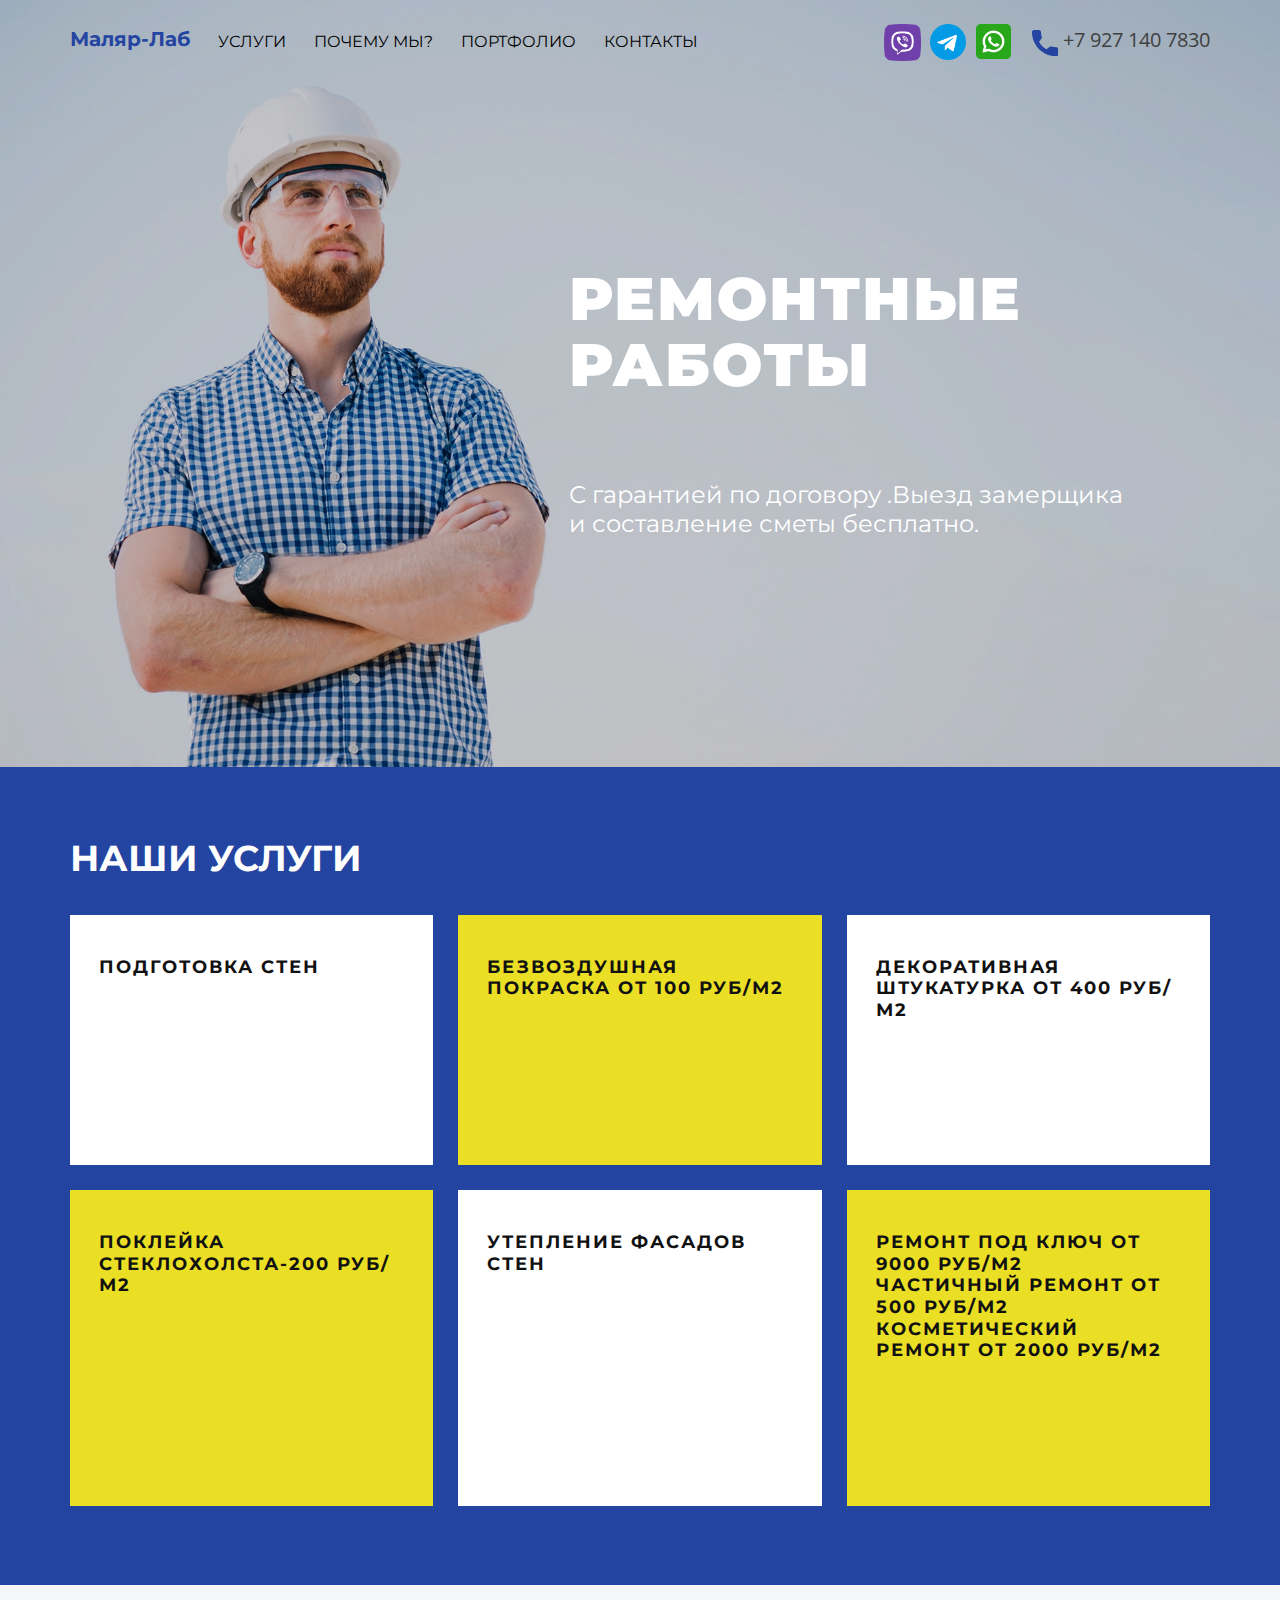
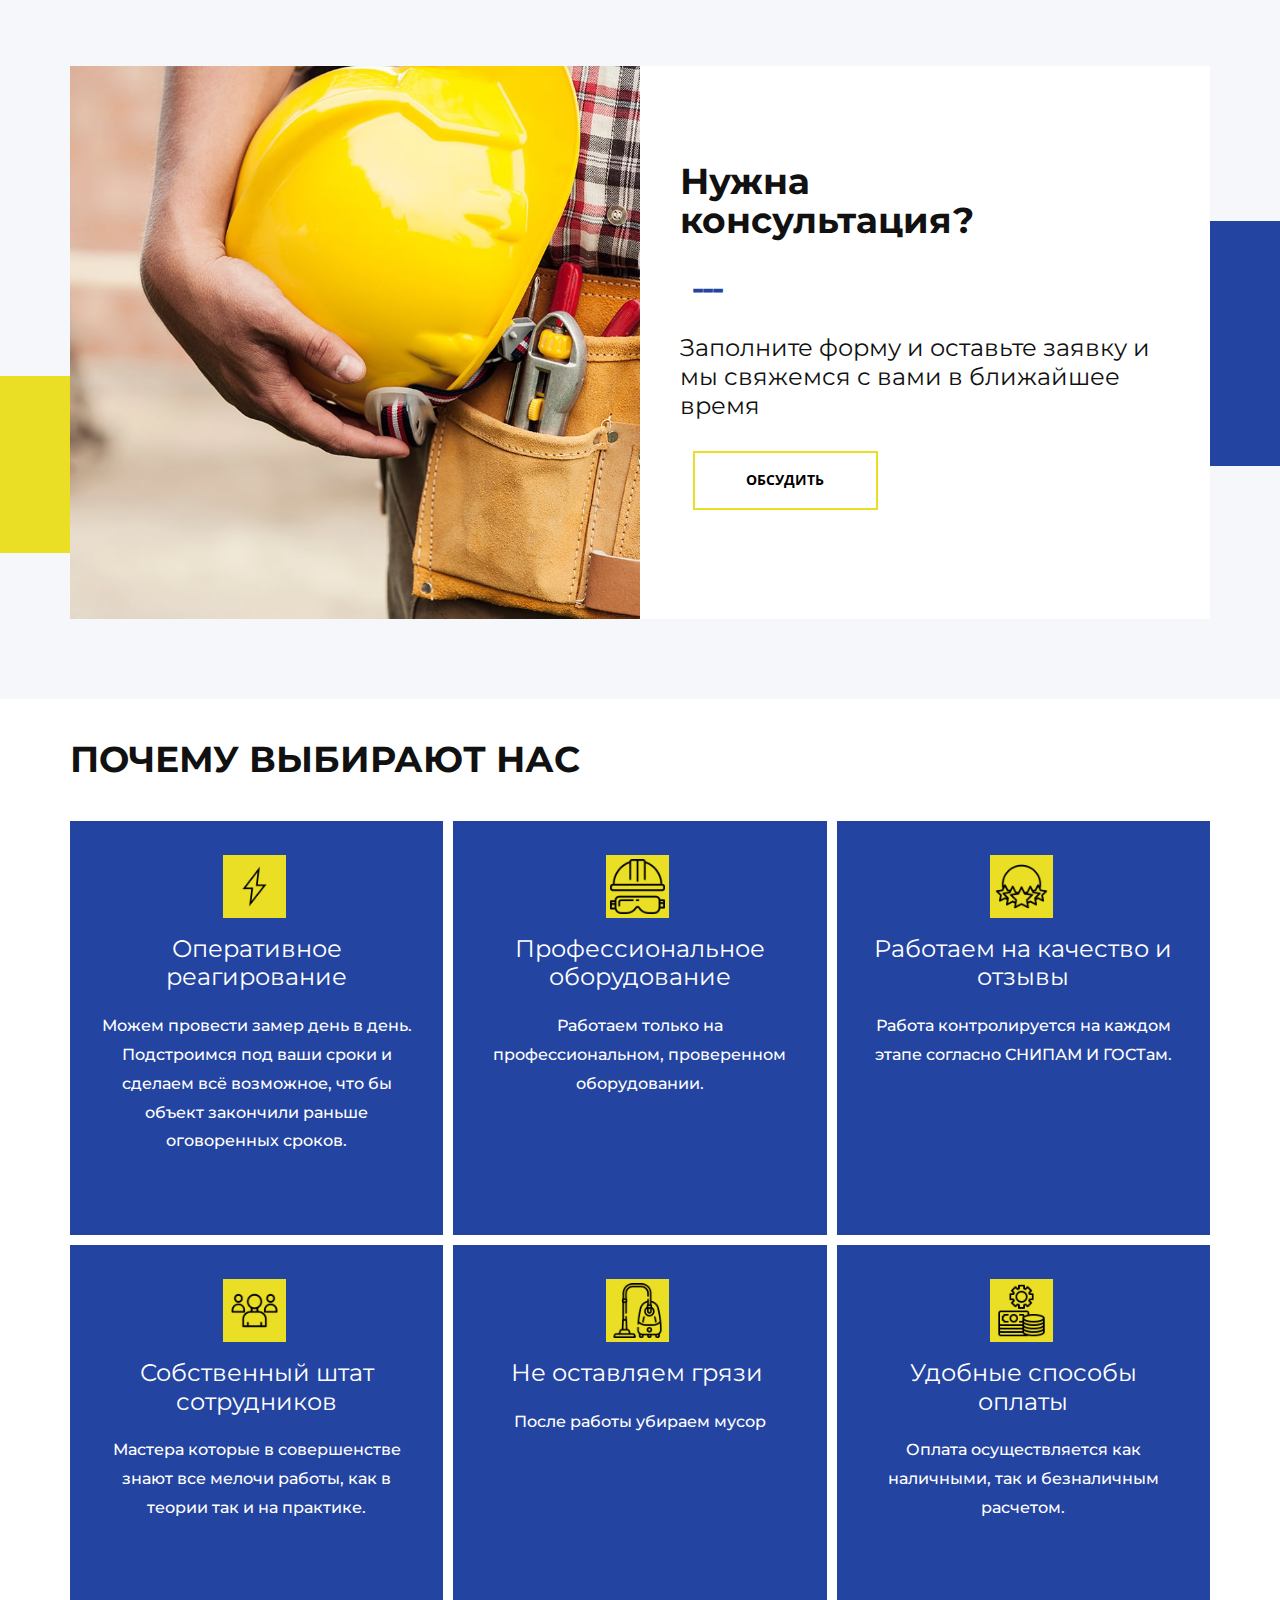
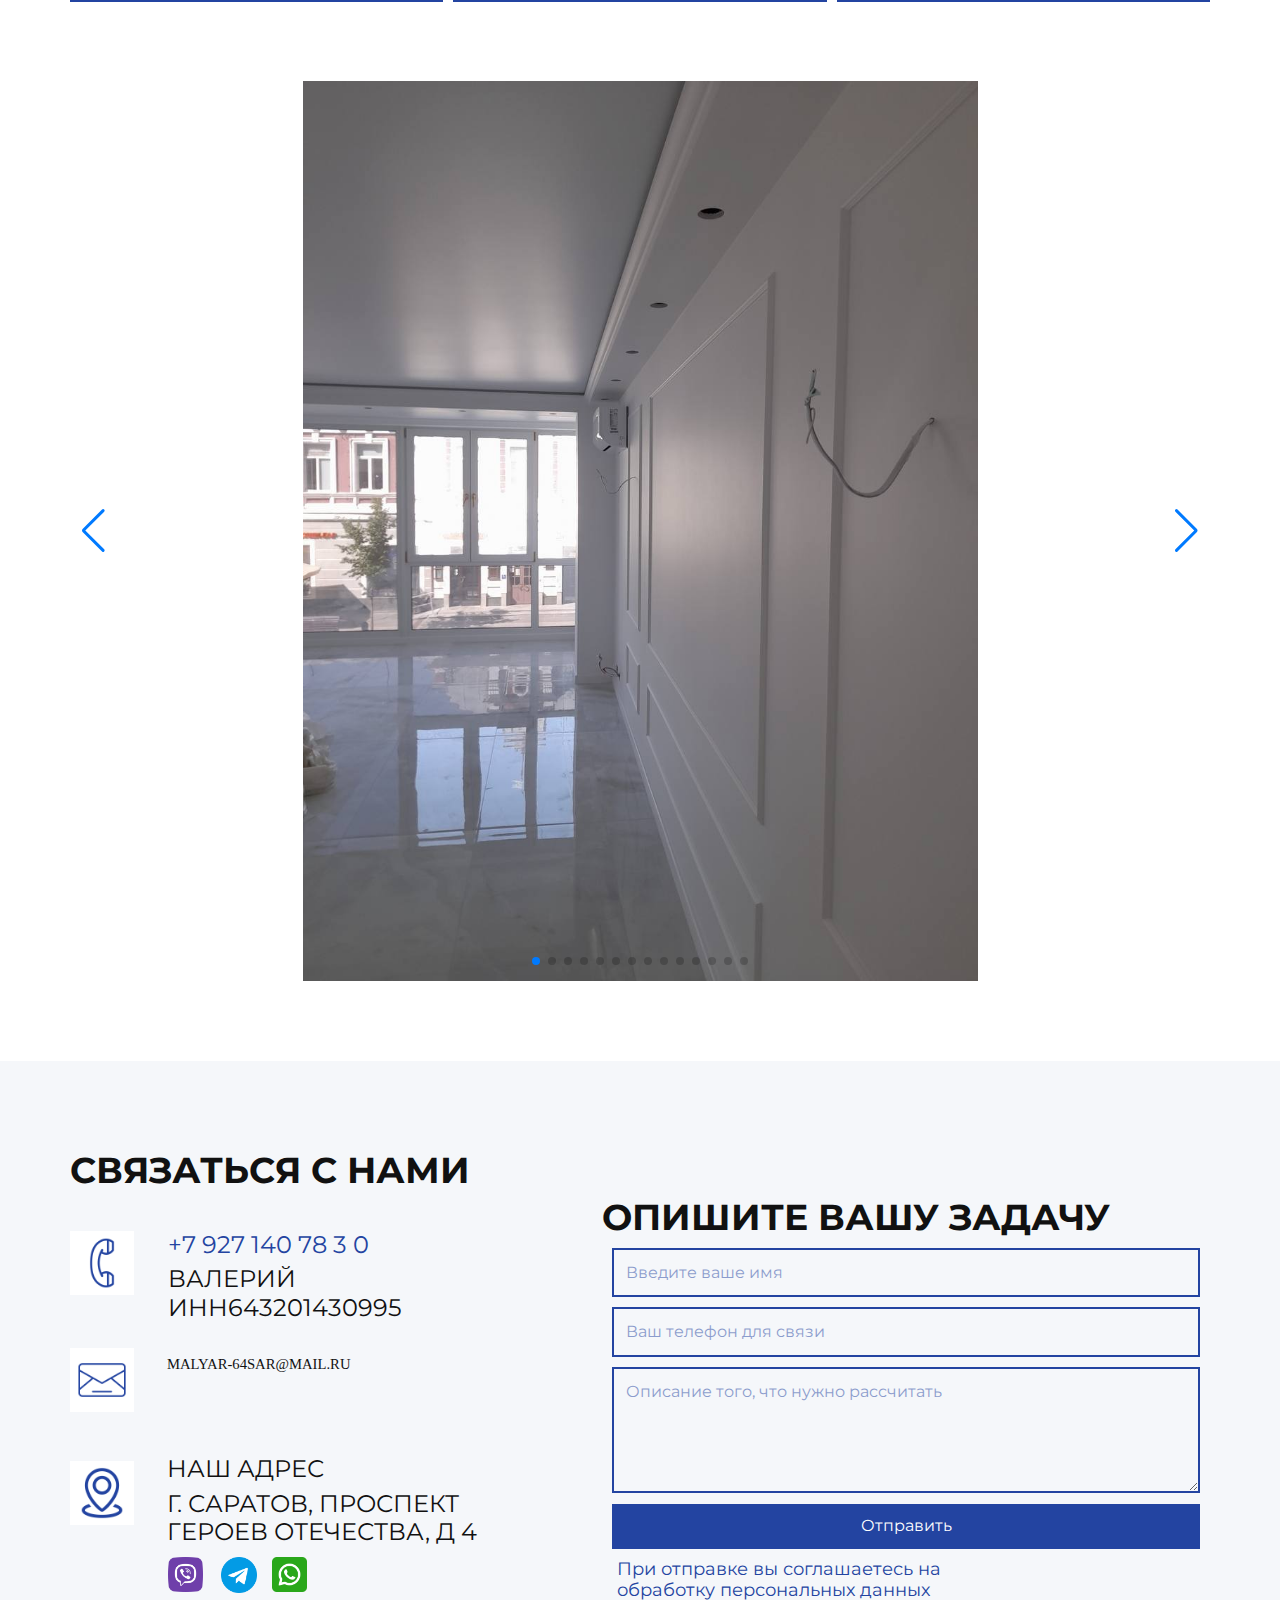
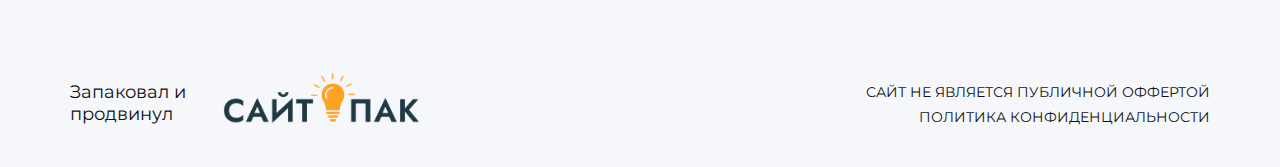
==== index.html @ 901e839b "refactor" ====
<!DOCTYPE html>
<html style="font-size: 16px" lang="ru">
  <head>
    <meta name="viewport" content="width=device-width, initial-scale=1.0" />
    <meta charset="utf-8" />
    <meta
      name="keywords"
      content="Нанесение декоративной штукатурки. Безвоздушная покраска. Шпаклевание по слоям. Поклейка обоев и стеклохолста. Шлифование Грунтование. Малярные работы. Маляр Саратов"
    />
    <meta
      name="description"
      content="Малярные работы в Саратове и Энгельсе. С гарантией 3 года и ценой ниже рыночной. Нанесение декоративной штукатурки. Безвоздушная покраска. Шпаклевание по слоям. Поклейка обоев и стеклохолста, а так же шлифование и грунтование"
    />
    <title>Маляр Лаб Услуги маляра в Саратове и области.</title>

    <!--------------------------------------------------Use Swiper from CDN------------------------------------------------------>

    <link
      rel="stylesheet"
      href="https://cdn.jsdelivr.net/npm/swiper@11/swiper-bundle.min.css"
    />
    <script src="https://cdn.jsdelivr.net/npm/swiper@11/swiper-bundle.min.js"></script>
    <!--------------------------------------------------Use Swiper from CDN------------------------------------------------------>

    <!-- Google Tag Manager -->
    <script>
      (function (w, d, s, l, i) {
        w[l] = w[l] || [];
        w[l].push({ "gtm.start": new Date().getTime(), event: "gtm.js" });
        var f = d.getElementsByTagName(s)[0],
          j = d.createElement(s),
          dl = l != "dataLayer" ? "&l=" + l : "";
        j.async = true;
        j.src = "https://www.googletagmanager.com/gtm.js?id=" + i + dl;
        f.parentNode.insertBefore(j, f);
      })(window, document, "script", "dataLayer", "GTM-PNLFFGG");
    </script>
    <!-- End Google Tag Manager -->
    <link rel="stylesheet" href="nicepage-site.css" media="screen" />
    <link rel="stylesheet" href="nicepage.css" media="screen" />
    <link rel="stylesheet" href="style.css" media="screen" />
    <script
      class="u-script"
      type="text/javascript"
      src="jquery-1.9.1.min.js"
      defer=""
    ></script>
    <script
      class="u-script"
      type="text/javascript"
      src="nicepage.js"
      defer=""
    ></script>
    <meta name="generator" content="Nicepage 5.3.6, nicepage.com" />
    <meta name="referrer" content="origin" />

    <link rel="icon" href="images/favicon2.png" />
    <link
      id="u-theme-google-font"
      rel="stylesheet"
      href="https://fonts.googleapis.com/css?family=Montserrat:100,100i,200,200i,300,300i,400,400i,500,500i,600,600i,700,700i,800,800i,900,900i|Open+Sans:300,300i,400,400i,500,500i,600,600i,700,700i,800,800i"
    />
    <link
      id="u-page-google-font"
      rel="stylesheet"
      href="https://fonts.googleapis.com/css?family=Montserrat:100,100i,200,200i,300,300i,400,400i,500,500i,600,600i,700,700i,800,800i,900,900i|Jost:100,100i,200,200i,300,300i,400,400i,500,500i,600,600i,700,700i,800,800i,900,900i"
    />

    <script type="application/ld+json">
      {
        "@context": "http://schema.org",
        "@type": "Organization",
        "name": "МалярЛаб",
        "url": "/"
      }
    </script>
    <meta name="theme-color" content="#2344a1" />
    <meta
      property="og:title"
      content="Маляр Лаб Услуги маляра в Саратове и области."
    />
    <meta
      property="og:description"
      content="Малярные работы в Саратове и Энгельсе. С гарантией 3 года и ценой ниже рыночной. Нанесение декоративной штукатурки. Безвоздушная покраска. Шпаклевание по слоям. Поклейка обоев и стеклохолста, а так же шлифование и грунтование"
    />
    <meta property="og:type" content="website" />
    <link rel="canonical" href="/" />
    <script type="text/javascript">
      (function (m, e, t, r, i, k, a) {
        m[i] =
          m[i] ||
          function () {
            (m[i].a = m[i].a || []).push(arguments);
          };
        m[i].l = 1 * new Date();
        for (var j = 0; j < document.scripts.length; j++) {
          if (document.scripts[j].src === r) {
            return;
          }
        }
        (k = e.createElement(t)),
          (a = e.getElementsByTagName(t)[0]),
          (k.async = 1),
          (k.src = r),
          a.parentNode.insertBefore(k, a);
      })(
        window,
        document,
        "script",
        "https://mc.yandex.ru/metrika/tag.js",
        "ym"
      );

      ym(92114982, "init", {
        clickmap: true,
        trackLinks: true,
        accurateTrackBounce: true,
        webvisor: true,
      });
    </script>
    <noscript></noscript>
  </head>

  <body
    data-home-page="https://malyar-lab.ru/index.html"
    data-home-page-title="Главная Маляр Лаб"
    class="u-body u-overlap u-overlap-transparent u-white u-xl-mode"
    data-lang="ru"
  >
    <div>
      <img
        src="https://mc.yandex.ru/watch/92114982"
        style="position: absolute; left: -9999px"
        alt=""
      />
    </div>
    <!-- Google Tag Manager (noscript) -->
    <noscript
      ><iframe
        src="https://www.googletagmanager.com/ns.html?id=GTM-PNLFFGG"
        height="0"
        width="0"
        style="display: none; visibility: hidden"
      ></iframe
    ></noscript>
    <!-- End Google Tag Manager (noscript) -->
    <header class="u-clearfix u-header u-header" id="sec-2f39">
      <div class="u-clearfix u-sheet u-sheet-1">
        <a
          href="tel:+7 927 140 7830"
          class="u-active-none u-border-2 u-border-grey-75 u-border-no-bottom u-border-no-left u-border-no-right u-border-no-top u-bottom-left-radius-0 u-bottom-right-radius-0 u-btn u-btn-rectangle u-button-style u-hover-none u-none u-radius-0 u-top-left-radius-0 u-top-right-radius-0 u-btn-1"
          ><span class="u-icon u-text-palette-1-base u-icon-1"
            ><svg
              class="u-svg-content"
              viewBox="0 0 405.333 405.333"
              x="0px"
              y="0px"
              style="width: 1em; height: 1em"
            >
              <path
                d="M373.333,266.88c-25.003,0-49.493-3.904-72.704-11.563c-11.328-3.904-24.192-0.896-31.637,6.699l-46.016,34.752    c-52.8-28.181-86.592-61.952-114.389-114.368l33.813-44.928c8.512-8.512,11.563-20.971,7.915-32.64    C142.592,81.472,138.667,56.96,138.667,32c0-17.643-14.357-32-32-32H32C14.357,0,0,14.357,0,32    c0,205.845,167.488,373.333,373.333,373.333c17.643,0,32-14.357,32-32V298.88C405.333,281.237,390.976,266.88,373.333,266.88z"
              ></path></svg
            ><img /></span
          >&nbsp;​+7 927 140 7830
        </a>
        <p
          class="u-custom-font u-heading-font u-large-text u-text u-text-palette-1-base u-text-variant u-text-1"
        >
          <a
            class="u-active-none u-border-none u-btn u-button-link u-button-style u-hover-none u-none u-text-palette-1-base u-btn-2"
            href="/"
            >Маляр-Лаб</a
          >
        </p>
        <nav
          class="u-menu u-menu-one-level u-offcanvas u-menu-1"
          data-responsive-from="MD"
        >
          <div class="menu-collapse" style="text-transform: uppercase">
            <a
              class="u-button-style u-custom-active-color u-custom-hover-color u-custom-text-active-color u-custom-text-color u-custom-text-shadow u-nav-link u-text-palette-1-base"
              href="#"
              style="padding: 4px 16px; font-size: calc(1em + 8px)"
            >
              <svg class="u-svg-link" viewBox="0 0 24 24">
                <use
                  xmlns:xlink="http://www.w3.org/1999/xlink"
                  xlink:href="#svg-f1fd"
                ></use>
              </svg>
              <svg
                class="u-svg-content"
                version="1.1"
                id="svg-f1fd"
                viewBox="0 0 16 16"
                x="0px"
                y="0px"
                xmlns:xlink="http://www.w3.org/1999/xlink"
                xmlns="http://www.w3.org/2000/svg"
              >
                <g>
                  <rect y="1" width="16" height="2"></rect>
                  <rect y="7" width="16" height="2"></rect>
                  <rect y="13" width="16" height="2"></rect>
                </g>
              </svg>
            </a>
          </div>
          <div class="u-custom-menu u-nav-container">
            <ul class="u-custom-font u-heading-font u-nav u-unstyled u-nav-1">
              <li class="u-nav-item">
                <a
                  class="u-active-palette-1-base u-button-style u-hover-palette-3-base u-nav-link u-text-active-white u-text-black"
                  href="#uslugi"
                  style="padding: 10px 12px"
                  >Услуги</a
                >
              </li>
              <li class="u-nav-item">
                <a
                  class="u-active-palette-1-base u-button-style u-hover-palette-3-base u-nav-link u-text-active-white u-text-black"
                  href="#pochemu-my"
                  style="padding: 10px 12px"
                  >Почему мы?</a
                >
              </li>
              <li class="u-nav-item">
                <a
                  class="u-active-palette-1-base u-button-style u-hover-palette-3-base u-nav-link u-text-active-white u-text-black"
                  href="#portfolio"
                  style="padding: 10px 12px"
                  >Портфолио</a
                >
              </li>
              <li class="u-nav-item">
                <a
                  class="u-active-palette-1-base u-button-style u-hover-palette-3-base u-nav-link u-text-active-white u-text-black"
                  href="#kontakty"
                  style="padding: 10px 12px"
                  >Контакты</a
                >
              </li>
            </ul>
          </div>
          <div class="u-custom-menu u-nav-container-collapse">
            <div
              class="u-black u-container-style u-inner-container-layout u-opacity u-opacity-95 u-sidenav"
            >
              <div class="u-inner-container-layout u-sidenav-overflow">
                <div class="u-menu-close"></div>
                <ul
                  class="u-align-center u-nav u-popupmenu-items u-unstyled u-nav-2"
                >
                  <li class="u-nav-item">
                    <a class="u-button-style u-nav-link" href="#uslugi"
                      >Услуги</a
                    >
                  </li>
                  <li class="u-nav-item">
                    <a class="u-button-style u-nav-link" href="#pochemu-my"
                      >Почему мы?</a
                    >
                  </li>
                  <li class="u-nav-item">
                    <a class="u-button-style u-nav-link" href="#portfolio"
                      >Портфолио</a
                    >
                  </li>
                  <li class="u-nav-item">
                    <a class="u-button-style u-nav-link" href="#kontakty"
                      >Контакты</a
                    >
                  </li>
                </ul>
              </div>
            </div>
            <div class="u-black u-menu-overlay u-opacity u-opacity-70"></div>
          </div>
        </nav>
        <span
          class="u-file-icon u-icon u-icon-2"
          data-href="https://t.me/malyarlab"
          data-target="_blank"
          rel="nofollow"
          ><img
            src="images/1f8339d1-1754-4110-8d0b-90d95f03ae42.png"
            alt="" /></span
        ><span
          class="u-file-icon u-icon u-icon-3"
          data-href="https://wa.me/79271407830"
          data-target="_blank"
          rel="nofollow"
          ><img
            src="images/a5170815-6ce1-475a-9e13-611be1361e68.png"
            alt="" /></span
        ><span
          class="u-file-icon u-icon u-icon-4"
          data-href="https://viber.click/79271407830"
          data-target="_blank"
          rel="nofollow"
          ><img src="images/8c616d93-960f-4b3d-85df-5d2e9a3e69a7.png" alt=""
        /></span>
      </div>
    </header>
    <section
      class="u-align-left u-clearfix u-image u-shading u-section-1"
      id="carousel_0e83"
    >
      <div class="u-clearfix u-sheet u-sheet-1">
        <div class="u-container-style u-group u-group-1">
          <div class="u-container-layout u-container-layout-1">
            <h1 class="u-align-left u-text u-text-1">
              Ремонтные работы&nbsp;&nbsp;<br />&nbsp;<br />
            </h1>
            <h1 class="u-align-left u-custom-font u-text u-text-2"></h1>
            <h4 class="u-align-left u-text u-text-white u-text-3">
              С гарантией по договору .Выезд замерщика и составление сметы
              бесплатно.
            </h4>
          </div>
        </div>
      </div>
    </section>
    <section
      class="u-align-center u-clearfix u-palette-1-base u-section-2"
      id="carousel_387e"
    >
      <div class="u-align-left u-clearfix u-sheet u-sheet-1" id="uslugi">
        <h2 class="u-align-left u-text u-text-default u-text-1">Наши услуги</h2>
        <div class="u-expanded-width u-list u-list-1">
          <div class="u-repeater u-repeater-1">
            <div
              class="u-align-center-xs u-align-left-lg u-align-left-xl u-container-style u-custom-item u-list-item u-repeater-item u-white u-list-item-1"
            >
              <div
                class="u-container-layout u-similar-container u-container-layout-1"
              >
                <h4
                  class="u-align-left-lg u-align-left-md u-align-left-sm u-align-left-xl u-custom-font u-font-montserrat u-text u-text-2"
                >
                  подготовка стен
                </h4>
                <p
                  class="u-align-center-md u-align-center-sm u-text u-text-3"
                ></p>
              </div>
            </div>
            <div
              class="u-align-center-xs u-align-left-lg u-align-left-xl u-container-style u-custom-item u-list-item u-palette-3-base u-repeater-item u-video-cover"
            >
              <div
                class="u-container-layout u-similar-container u-container-layout-2"
              >
                <h4
                  class="u-align-left-lg u-align-left-md u-align-left-sm u-align-left-xl u-custom-font u-font-montserrat u-text u-text-4"
                >
                  Безвоздушная покраска от 100 руб/м2
                </h4>
                <p class="u-align-center-md u-align-center-sm u-text u-text-5">
                  <span style="font-weight: 700"></span>
                </p>
              </div>
            </div>
            <div
              class="u-align-center-xs u-align-left-lg u-align-left-xl u-container-style u-custom-item u-list-item u-repeater-item u-video-cover u-white"
            >
              <div
                class="u-container-layout u-similar-container u-container-layout-3"
              >
                <h4
                  class="u-align-left-lg u-align-left-md u-align-left-sm u-align-left-xl u-custom-font u-font-montserrat u-text u-text-6"
                >
                  декоративная штукатурка от 400 руб/м2<br />
                </h4>
                <p
                  class="u-align-center-md u-align-center-sm u-text u-text-7"
                ></p>
              </div>
            </div>
            <div
              class="u-align-center-xs u-align-left-lg u-align-left-xl u-container-style u-custom-item u-list-item u-palette-3-base u-repeater-item u-video-cover u-list-item-4"
            >
              <div
                class="u-container-layout u-similar-container u-container-layout-4"
              >
                <h4
                  class="u-align-left-lg u-align-left-md u-align-left-sm u-align-left-xl u-custom-font u-font-montserrat u-text u-text-8"
                >
                  Поклейка стеклохолста-200 руб/м2
                </h4>
                <p
                  class="u-align-center-md u-align-center-sm u-text u-text-9"
                ></p>
              </div>
            </div>
            <div
              class="u-align-center-xs u-align-left-lg u-align-left-xl u-container-style u-custom-item u-list-item u-repeater-item u-shape-rectangle u-white u-list-item-5"
            >
              <div
                class="u-container-layout u-similar-container u-container-layout-5"
              >
                <h4
                  class="u-align-left-lg u-align-left-md u-align-left-sm u-align-left-xl u-custom-font u-font-montserrat u-text u-text-10"
                >
                  утепление фасадов<br />стен
                </h4>
                <p
                  class="u-align-center-md u-align-center-sm u-text u-text-11"
                ></p>
              </div>
            </div>
            <div
              class="u-align-center-xs u-align-left-lg u-align-left-xl u-container-style u-custom-item u-list-item u-palette-3-base u-repeater-item u-shape-rectangle u-list-item-6"
            >
              <div
                class="u-container-layout u-similar-container u-container-layout-6"
              >
                <h4
                  class="u-align-left-lg u-align-left-md u-align-left-sm u-align-left-xl u-custom-font u-font-montserrat u-text u-text-12"
                >
                  Ремонт под ключ от 9000 руб/м2 частичный ремонт от 500
                  руб/м2&nbsp; &nbsp; &nbsp; &nbsp; &nbsp; &nbsp; &nbsp; &nbsp;
                  &nbsp; &nbsp; &nbsp; &nbsp; косметический ремонт от 2000
                  руб/м2<br />
                </h4>
                <p
                  class="u-align-center-md u-align-center-sm u-text u-text-13"
                ></p>
              </div>
            </div>
          </div>
        </div>
      </div>
    </section>
    <section
      class="u-align-center u-clearfix u-palette-5-light-3 u-valign-middle-lg u-valign-middle-md u-valign-middle-xl u-section-3"
      id="carousel_719f"
    >
      <div class="u-palette-1-base u-shape u-shape-rectangle u-shape-1"></div>
      <div class="u-palette-3-base u-shape u-shape-rectangle u-shape-2"></div>
      <div class="u-clearfix u-layout-wrap u-layout-wrap-1">
        <div class="u-layout">
          <div class="u-layout-row">
            <div
              class="u-container-style u-image u-layout-cell u-left-cell u-size-30 u-image-1"
              data-image-width="1200"
              data-image-height="800"
            >
              <div
                class="u-container-layout u-valign-bottom u-container-layout-1"
              ></div>
            </div>
            <div
              class="u-align-left u-container-style u-layout-cell u-right-cell u-size-30 u-white u-layout-cell-2"
            >
              <div class="u-container-layout u-container-layout-2">
                <h2 class="u-text u-text-1">Нужна консультация?</h2>
                <h1
                  class="u-align-left u-custom-font u-text u-text-palette-1-base u-text-2"
                >
                  ---
                </h1>
                <h4 class="u-text u-text-3">
                  Заполните форму и ​оставьте заявку и мы свяжемся с вами в
                  ближайшее время
                </h4>
                <a
                  href="#sec-b54e"
                  class="u-active-palette-3-base u-border-2 u-border-active-palette-3-base u-border-hover-palette-3-base u-border-palette-3-base u-btn u-button-style u-dialog-link u-hover-palette-3-base u-none u-text-active-black u-text-black u-text-hover-black u-btn-1"
                  >Обсудить</a
                >
              </div>
            </div>
          </div>
        </div>
      </div>
    </section>
    <section class="u-align-center u-clearfix u-section-4" id="sec-560f">
      <div class="u-clearfix u-sheet u-sheet-1" id="pochemu-my">
        <h2 class="u-align-left u-text u-text-1">Почему выбирают нас</h2>
        <div class="u-expanded-width u-list u-list-1">
          <div class="u-repeater u-repeater-1">
            <div
              class="u-align-center u-container-style u-list-item u-palette-1-base u-repeater-item u-list-item-1"
            >
              <div
                class="u-container-layout u-similar-container u-container-layout-1"
              >
                <span class="u-file-icon u-icon u-palette-3-base u-icon-1"
                  ><img
                    src="images/d929c1bd-fbee-4a14-a085-784830e21138-d22b700c.png"
                    alt=""
                /></span>
                <h4 class="u-text u-text-2">Оперативное реагирование</h4>
                <p class="u-custom-font u-heading-font u-text u-text-3">
                  Можем провести замер день в день. Подстроимся под ваши сроки и
                  сделаем всё возможное, что бы объект закончили раньше
                  оговоренных сроков.
                </p>
              </div>
            </div>
            <div
              class="u-align-center u-container-style u-list-item u-palette-1-base u-repeater-item u-list-item-2"
            >
              <div
                class="u-container-layout u-similar-container u-container-layout-2"
              >
                <span class="u-file-icon u-icon u-palette-3-base u-icon-2"
                  ><img
                    src="images/8c201d5d-3c4e-4ded-a971-6e9d83af0fad-283e3df7.png"
                    alt=""
                /></span>
                <h4 class="u-text u-text-4">Профессиональное оборудование</h4>
                <p class="u-custom-font u-heading-font u-text u-text-5">
                  Работаем только на профессиональном, проверенном оборудовании.
                </p>
              </div>
            </div>
            <div
              class="u-align-center u-container-style u-list-item u-palette-1-base u-repeater-item u-list-item-3"
            >
              <div
                class="u-container-layout u-similar-container u-container-layout-3"
              >
                <span class="u-file-icon u-icon u-palette-3-base u-icon-3"
                  ><img
                    src="images/8f6b152f-0199-4645-821b-066b68b39d62-99750559.png"
                    alt=""
                /></span>
                <h4 class="u-text u-text-6">Работаем на качество и отзывы</h4>
                <p class="u-custom-font u-heading-font u-text u-text-7">
                  Работа контролируется на каждом этапе согласно СНИПАМ И
                  ГОСТам.
                </p>
              </div>
            </div>
            <div
              class="u-align-center u-container-style u-list-item u-palette-1-base u-repeater-item u-list-item-4"
            >
              <div
                class="u-container-layout u-similar-container u-container-layout-4"
              >
                <span class="u-file-icon u-icon u-palette-3-base u-icon-4"
                  ><img
                    src="images/b8a5a11d-f782-4c48-9ff7-f6d90ae7714d-b0994d0e.png"
                    alt=""
                /></span>
                <h4 class="u-text u-text-8">Собственный штат сотрудников</h4>
                <p class="u-custom-font u-heading-font u-text u-text-9">
                  Мастера которые в совершенстве знают все мелочи работы, как в
                  теории так и на практике.
                </p>
              </div>
            </div>
            <div
              class="u-align-center u-container-style u-list-item u-palette-1-base u-repeater-item u-list-item-5"
            >
              <div
                class="u-container-layout u-similar-container u-container-layout-5"
              >
                <span class="u-file-icon u-icon u-palette-3-base u-icon-5"
                  ><img
                    src="images/910e703b-607c-46fa-ac77-394693047d67-b02a68ca.png"
                    alt=""
                /></span>
                <h4 class="u-text u-text-10">Не оставляем грязи&nbsp;</h4>
                <p class="u-custom-font u-heading-font u-text u-text-11">
                  После работы убираем мусор
                </p>
              </div>
            </div>
            <div
              class="u-align-center u-container-style u-list-item u-palette-1-base u-repeater-item u-list-item-6"
            >
              <div
                class="u-container-layout u-similar-container u-container-layout-6"
              >
                <span class="u-file-icon u-icon u-palette-3-base u-icon-6"
                  ><img
                    src="images/dba3cb73-676f-4bef-a440-0114b50d6486-b5d658be.png"
                    alt=""
                /></span>
                <h4 class="u-text u-text-12">Удобные способы оплаты</h4>
                <p class="u-custom-font u-heading-font u-text u-text-13">
                  Оплата осуществляется как наличными, так и безналичным
                  расчетом.
                </p>
              </div>
            </div>
          </div>
        </div>
      </div>
    </section>

    <!--------------------------------------Slider main container ----------------------------------------------->
    <section class="portfolio">
      <div class="swiper" id="portfolio">
        <!-- Additional required wrapper -->
        <div class="swiper-wrapper">
          <!-- Slides -->
          <div class="swiper-slide"><img src="./images/1.jpg" /></div>
          <div class="swiper-slide"><img src="./images/2.jpg" /></div>
          <div class="swiper-slide"><img src="./images/3.jpg" /></div>
          <div class="swiper-slide"><img src="./images/4.jpg" /></div>
          <div class="swiper-slide"><img src="./images/5.jpg" /></div>
          <div class="swiper-slide"><img src="./images/6.jpg" /></div>
          <div class="swiper-slide"><img src="./images/7.jpg" /></div>
          <div class="swiper-slide"><img src="./images/8.jpg" /></div>
          <div class="swiper-slide"><img src="./images/9.jpg" /></div>
          <div class="swiper-slide"><img src="./images/10.jpg" /></div>
          <div class="swiper-slide"><img src="./images/11.jpg" /></div>
          <div class="swiper-slide"><img src="./images/12.jpg" /></div>
          <div class="swiper-slide"><img src="./images/13.jpg" /></div>
          <div class="swiper-slide"><img src="./images/14.jpg" /></div>
        </div>
        <!-- If we need pagination -->
        <div class="swiper-pagination"></div>

        <!-- If we need navigation buttons -->
        <div class="swiper-button-prev"></div>
        <div class="swiper-button-next"></div>

        <!-- If we need scrollbar -->
        <!--<div class="swiper-scrollbar"></div>-->
      </div>
    </section>
    <!--------------------------------------Slider main container ----------------------------------------------->

    <section
      class="u-clearfix u-container-align-center-sm u-palette-5-light-3 u-section-10"
      id="sec-b323"
    >
      <div class="u-clearfix u-sheet u-valign-middle u-sheet-1" id="kontakty">
        <div
          class="u-clearfix u-expanded-width u-gutter-0 u-layout-wrap u-layout-wrap-1"
        >
          <div class="u-gutter-0 u-layout">
            <div class="u-layout-row">
              <div class="u-size-28">
                <div class="u-layout-col">
                  <div
                    class="u-container-style u-layout-cell u-size-60 u-layout-cell-1"
                  >
                    <div class="u-container-layout u-container-layout-1">
                      <h2
                        class="u-text u-text-default-lg u-text-default-xl u-text-1"
                      >
                        Связаться с нами
                      </h2>
                      <span
                        class="u-file-icon u-icon u-text-palette-1-base u-white u-icon-1"
                        ><img
                          src="images/dc7e54b5-f0f7-47ff-95d8-a5ae74310204-d49fbd23.png"
                          alt=""
                      /></span>
                      <h4 class="u-text u-text-2">
                        <a
                          href="tel:+7 927 140 7830"
                          class="u-active-none u-border-none u-btn u-button-link u-button-style u-hover-none u-none u-text-palette-1-base u-btn-1"
                          >+7 927 140 78 3 0</a
                        >&nbsp;
                      </h4>
                      <h4 class="u-text u-text-3">
                        Валерий ИНН643201430995&nbsp;
                      </h4>
                      <h4 class="u-text u-text-default-xl u-text-4">
                        <span
                          style="
                            font-size: 11pt;
                            line-height: 115%;
                            font-family: 'Calibri', 'sans-serif';
                            mso-ascii-theme-font: minor-latin;
                            mso-fareast-font-family: Calibri;
                            mso-fareast-theme-font: minor-latin;
                            mso-hansi-theme-font: minor-latin;
                            mso-bidi-font-family: 'Times New Roman';
                            mso-bidi-theme-font: minor-bidi;
                            mso-ansi-language: RU;
                            mso-fareast-language: EN-US;
                            mso-bidi-language: AR-SA;
                          "
                          ><a href="mailto:malyar-64sar@mail.ru"
                            ><span lang="EN-US">malyar</span>-64<span
                              lang="EN-US"
                              >sar</span
                            >@<span lang="EN-US">mail</span>.<span lang="EN-US"
                              >ru</span
                            ></a
                          ></span
                        >
                      </h4>
                      <span
                        class="u-file-icon u-icon u-text-palette-1-base u-white u-icon-2"
                        ><img
                          src="images/20810b91-80fe-4801-ba25-2ca5dc4e130d-2114f089.png"
                          alt=""
                      /></span>
                      <h3 class="u-text u-text-5">
                        <a
                          id="efccdbcebdbeaaeafbdacafebdddbfabdaaefaafe"
                          class="LsConstructorElement LsText u-active-none u-border-none u-btn u-button-style u-hover-none u-none u-text-palette-1-base u-btn-2"
                          href="mailto:vvaleryj_87@mail.ru"
                        ></a>
                      </h3>
                      <h4 class="u-text u-text-6"><i></i>Наш адрес</h4>
                      <span
                        class="u-file-icon u-icon u-text-palette-1-base u-white u-icon-3"
                        ><img
                          src="images/592fe5cd-09df-46a8-9f17-30e342dfd287-85171dc6.png"
                          alt=""
                      /></span>
                      <h4 class="u-text u-text-7">
                        г. Саратов, Проспект Героев Отечества, д 4
                      </h4>
                      <span
                        class="u-file-icon u-icon u-icon-4"
                        data-href="https://wa.me/79271407830"
                        data-target="_blank"
                        rel="nofollow"
                        ><img
                          src="images/a5170815-6ce1-475a-9e13-611be1361e68.png"
                          alt="" /></span
                      ><span
                        class="u-file-icon u-icon u-icon-5"
                        data-href="https://viber.click/79271407830"
                        data-target="_blank"
                        rel="nofollow"
                        ><img
                          src="images/8c616d93-960f-4b3d-85df-5d2e9a3e69a7.png"
                          alt="" /></span
                      ><span
                        class="u-file-icon u-icon u-icon-6"
                        data-href="https://t.me/malyarlab"
                        data-target="_blank"
                        rel="nofollow"
                        ><img
                          src="images/1f8339d1-1754-4110-8d0b-90d95f03ae42.png"
                          alt=""
                      /></span>
                    </div>
                  </div>
                </div>
              </div>
              <div class="u-size-32">
                <div class="u-layout-col">
                  <div
                    class="u-container-style u-layout-cell u-size-60 u-layout-cell-2"
                  >
                    <div
                      class="u-container-layout u-valign-bottom-lg u-valign-bottom-xl u-container-layout-2"
                    >
                      <h2 class="u-align-left u-text u-text-8">
                        Опишите вашу задачу
                      </h2>
                      <div class="u-expanded-width uu-form uu-form-1">
                        <form
                          action="thankyou.php"
                          method="POST"
                          class="u-clearfix uu-form-spacing-10 uu-form-vertical u-inner-form"
                          style="padding: 10px"
                        >
                          <div class="uu-form-group uu-form-name u-label-none">
                            <label for="name-da97" class="u-label">Name</label>
                            <input
                              type="text"
                              placeholder="Введите ваше имя"
                              id="name-da97"
                              name="name"
                              class="u-border-2 u-border-palette-1-light-1 u-custom-font u-heading-font u-input u-input-rectangle u-text-palette-1-base u-white"
                              required=""
                            />
                          </div>
                          <div
                            class="uu-form-group uu-form-phone u-label-none uu-form-group-2"
                          >
                            <label for="phone-3afb" class="u-label"
                              >Телефон</label
                            >
                            <input
                              type="tel"
                              pattern="\+?\d{0,3}[\s\(\-]?([0-9]{2,3})[\s\)\-]?([\s\-]?)([0-9]{3})[\s\-]?([0-9]{2})[\s\-]?([0-9]{2})"
                              placeholder="Ваш телефон для связи"
                              id="phone-3afb"
                              name="phone"
                              class="u-border-2 u-border-palette-1-light-1 u-custom-font u-heading-font u-input u-input-rectangle u-text-palette-1-base u-white"
                              required=""
                            />
                          </div>
                          <div
                            class="uu-form-group uu-form-message u-label-none"
                          >
                            <label for="message-da97" class="u-label"
                              >Message</label
                            >
                            <textarea
                              placeholder="Описание того, что нужно рассчитать"
                              rows="4"
                              cols="50"
                              id="message-da97"
                              name="message"
                              class="u-border-2 u-border-palette-1-light-1 u-custom-font u-heading-font u-input u-input-rectangle u-text-palette-1-base u-white"
                            ></textarea>
                          </div>
                          <div
                            class="u-align-left uu-form-group uu-form-submit"
                          >
                            <button
                              href=""
                              type="submit"
                              class="u-active-palette-1-light-1 u-border-none u-btn u-btn-submit u-button-style u-custom-font u-heading-font u-hover-palette-1-light-1 u-btn-3"
                            >
                              Отправить<br />
                            </button>
                          </div>
                          <div
                            class="uu-form-send-message uu-form-send-success"
                          >
                            Ваша заявка отправлена
                          </div>
                          <div class="uu-form-send-error uu-form-send-message">
                            Что то не так! Ваша заявка не отправлен. Свяжитесь,
                            пожалуйста с нами по телефону указанному на сайте
                          </div>
                          <!--<input type="hidden" value="" name="recaptchaResponse" />
                        <input type="hidden" name="formServices" value="8da6a59dd444b0378f04019ab8658dd3;" />-->
                        </form>
                      </div>
                      <h6 class="u-text u-text-9">
                        <a
                          class="u-active-none u-border-none u-btn u-button-link u-button-style u-hover-none u-none u-text-palette-1-base u-btn-4"
                          href="#"
                          target="_blank"
                          rel="nofollow"
                        >
                          При отправке вы соглашаетесь на обработку персональных
                          данных</a
                        >
                      </h6>
                    </div>
                  </div>
                </div>
              </div>
            </div>
          </div>
        </div>
      </div>
    </section>

    <footer
      class="u-align-center u-clearfix u-footer u-palette-5-light-3 u-footer"
      id="sec-015d"
    >
      <div
        class="u-clearfix u-sheet u-valign-top-md u-valign-top-sm u-valign-top-xs u-sheet-1"
      >
        <img
          class="u-image u-image-contain u-image-default u-image-1"
          src="images/3ecaad02-7d0e-4c45-a9c4-26091e469e93.png"
          alt=""
          data-image-width="1903"
          data-image-height="591"
        />
        <h6 class="u-align-left u-text u-text-1">
          Запаковал и продвинул<br />
        </h6>
        <h3 class="u-headline u-text u-text-default u-text-2">
          <a href="/">Сайт не является публичной оффертой </a>
        </h3>
        <h3 class="u-headline u-text u-text-default u-text-3">
          <a
            class="u-active-none u-border-none u-btn u-button-link u-button-style u-custom-font u-heading-font u-hover-none u-none u-text-body-color u-btn-1"
            href="/privacy.html"
            target="_blank"
            >Политика конфиденциальности</a
          >
        </h3>
      </div>
    </footer>
    <section
      class="u-align-center u-black u-clearfix u-container-style u-dialog-block u-opacity u-opacity-25 u-dialog-section-13"
      id="sec-b54e"
    >
      <div
        class="u-align-left u-border-1 u-border-white u-container-style u-dialog u-radius-5 u-shape-round u-white u-dialog-1"
      >
        <div class="u-container-layout u-container-layout-1">
          <h2 class="u-text u-text-default u-text-1">Опишите вашу задачу</h2>
          <div class="u-expanded-width uu-form uu-form-1">
            <form
              action="thankyou.php"
              method="POST"
              class="u-clearfix uu-form-spacing-19 uu-form-vertical u-inner-form"
              style="padding: 0px"
              source="email"
              name="form"
            >
              <div
                class="uu-form-group uu-form-name u-label-none uu-form-group-1"
              >
                <label
                  for="name-3e72"
                  class="u-custom-font u-font-montserrat uu-form-control-hidden u-label"
                  >Name</label
                >
                <input
                  type="text"
                  placeholder="Ваше имя"
                  id="name-3e72"
                  name="name"
                  class="u-border-2 u-border-grey-25 u-input u-input-rectangle u-radius-5"
                  required=""
                />
              </div>
              <div
                class="uu-form-group uu-form-phone u-label-none uu-form-group-2"
              >
                <label
                  for="phone-dcae"
                  class="u-custom-font u-font-montserrat u-label"
                  >Телефон</label
                >
                <input
                  type="tel"
                  pattern="\+?\d{0,3}[\s\(\-]?([0-9]{2,3})[\s\)\-]?([\s\-]?)([0-9]{3})[\s\-]?([0-9]{2})[\s\-]?([0-9]{2})"
                  placeholder="Ваш телефон для связи"
                  id="phone-dcae"
                  name="phone"
                  class="u-border-2 u-border-grey-25 u-input u-input-rectangle u-radius-5"
                  required=""
                />
              </div>
              <div
                class="uu-form-group uu-form-message u-label-none uu-form-group-3"
              >
                <label
                  for="message-3e72"
                  class="u-custom-font u-font-montserrat uu-form-control-hidden u-label"
                  >Message</label
                >
                <textarea
                  placeholder="Опишите, что требуется сделать"
                  rows="4"
                  cols="50"
                  id="message-3e72"
                  name="message"
                  class="u-border-2 u-border-grey-25 u-input u-input-rectangle u-radius-5"
                ></textarea>
              </div>
              <div
                class="u-align-left uu-form-group uu-form-submit u-label-none uu-form-group-4"
              >
                <button
                  href=""
                  type="submit"
                  class="u-border-2 u-border-grey-75 u-btn u-btn-round u-btn-submit u-button-style u-palette-1-base u-radius-5 u-btn-1"
                >
                  Отправить<br />
                </button>
                <input
                  type="submit"
                  value="submit"
                  class="uu-form-control-hidden"
                />
              </div>
              <div class="uu-form-send-message uu-form-send-success">
                Thank you! Your message has been sent.
              </div>
              <div class="uu-form-send-error uu-form-send-message">
                Unable to send your message. Please fix errors then try again.
              </div>
              <!--<input type="hidden" value="" name="recaptchaResponse" />
            <input type="hidden" name="formServices" value="8da6a59dd444b0378f04019ab8658dd3" />-->
            </form>
          </div>
          <h6 class="u-text u-text-2">
            <a
              href="#"
              class="u-active-none u-border-none u-btn u-button-link u-button-style u-hover-none u-none u-text-palette-1-base u-btn-2"
              target="_blank"
              rel="nofollow"
            >
              При отправке вы соглашаетесь на обработку персональных данных</a
            >
          </h6>
        </div>
        <button class="u-dialog-close-button u-icon u-text-grey-50 u-icon-1">
          <svg
            class="u-svg-link"
            preserveAspectRatio="xMidYMin slice"
            viewBox="0 0 413.348 413.348"
            style=""
          >
            <use
              xmlns:xlink="http://www.w3.org/1999/xlink"
              xlink:href="#svg-1ce9"
            ></use>
          </svg>
          <svg
            xmlns="http://www.w3.org/2000/svg"
            xmlns:xlink="http://www.w3.org/1999/xlink"
            version="1.1"
            xml:space="preserve"
            class="u-svg-content"
            viewBox="0 0 413.348 413.348"
            id="svg-1ce9"
          >
            <path
              d="m413.348 24.354-24.354-24.354-182.32 182.32-182.32-182.32-24.354 24.354 182.32 182.32-182.32 182.32 24.354 24.354 182.32-182.32 182.32 182.32 24.354-24.354-182.32-182.32z"
            ></path>
          </svg>
        </button>
      </div>
    </section>

    <style>
      .u-dialog-section-13 .u-dialog-1 {
        width: 445px;
        height: auto;
        min-height: 592px;
        margin: 191px calc(((100% - 1140px) / 2) + 335px) 19px auto;
      }

      .u-dialog-section-13 .u-container-layout-1 {
        padding: 18px 20px;
      }

      .u-dialog-section-13 .u-text-1 {
        font-size: 2.25rem;
        text-transform: uppercase;
        margin: 2px auto 0 0;
      }

      .u-dialog-section-13 .uu-form-1 {
        height: 320px;
        margin: 30px 0 0;
      }

      .u-dialog-section-13 .uu-form-group-1 {
        width: 100%;
      }

      .u-dialog-section-13 .uu-form-group-2 {
        width: 100%;
      }

      .u-dialog-section-13 .uu-form-group-3 {
        width: 100%;
      }

      .u-dialog-section-13 .uu-form-group-4 {
        width: 100%;
      }

      .u-dialog-section-13 .u-btn-1 {
        border-style: none;
        width: 100%;
        background-image: none;
        padding: 9px 0 10px;
      }

      .u-dialog-section-13 .u-text-2 {
        width: auto;
        margin: 11px 0 0;
      }

      .u-dialog-section-13 .u-btn-2 {
        background-image: none;
      }

      .u-dialog-section-13 .u-icon-1 {
        width: 34px;
        height: 34px;
        left: auto;
        top: 16px;
        position: absolute;
        right: 18px;
      }

      @media (max-width: 1199px) {
        .u-dialog-section-13 .u-dialog-1 {
          width: 592px;
          min-height: 565px;
          margin-top: 139px;
          margin-right: calc(((100% - 940px) / 2) + 167px);
        }

        .u-dialog-section-13 .u-container-layout-1 {
          padding-top: 0;
          padding-bottom: 32px;
        }

        .u-dialog-section-13 .u-text-1 {
          margin-top: 0;
        }

        .u-dialog-section-13 .uu-form-1 {
          margin-right: initial;
          margin-left: initial;
        }

        .u-dialog-section-13 .u-text-2 {
          margin-left: 0;
          margin-right: 0;
        }
      }

      @media (max-width: 991px) {
        .u-dialog-section-13 .u-dialog-1 {
          width: 471px;
          min-height: 652px;
          margin: 191px calc(((100% - 720px) / 2) + 275px) 0
            calc(((100% - 720px) / 2) + 80px);
        }

        .u-dialog-section-13 .u-container-layout-1 {
          padding-top: 15px;
          padding-bottom: 18px;
        }

        .u-dialog-section-13 .u-text-1 {
          margin-top: 1px;
        }
      }

      @media (max-width: 767px) {
        .u-dialog-section-13 .u-dialog-1 {
          width: 469px;
          min-height: 612px;
          margin-right: calc(((100% - 540px) / 2) + 95px);
          margin-left: calc(((100% - 540px) / 2));
        }

        .u-dialog-section-13 .u-container-layout-1 {
          padding-left: 30px;
          padding-right: 30px;
        }
      }

      @media (max-width: 575px) {
        .u-dialog-section-13 .u-dialog-1 {
          width: 340px;
          margin-right: calc(((100% - 340px) / 2));
          margin-left: auto;
        }

        .u-dialog-section-13 .u-container-layout-1 {
          padding-left: 20px;
          padding-right: 20px;
        }
      }

      /* --------------------------------Основные стили для слайдера ---------------------------------------*/
      .portfolio {
        padding-bottom: 80px;
      }
      .swiper {
        width: 100%; /* Ширина слайдера на 100% */
        margin: 0 auto; /* Центрирование слайдера */
        background-color: #fff;
      }

      /* Стили для слайдов */
      .swiper-slide {
        display: flex; /* Используем флекс для центрирования содержимого */
        justify-content: center; /* Центрируем содержимое по горизонтали */
        align-items: center; /* Центрируем содержимое по вертикали */
        height: 900px; /* Высота по умолчанию */
        overflow: hidden; /* Скрываем часть изображения, выходящую за пределы контейнера */
      }

      /* Стили для изображений */
      .swiper-slide img {
        max-width: 100%; /* Ограничиваем ширину изображений */
        height: auto; /* Автоматическая высота для сохранения пропорций */
        max-height: 100%; /* Ограничиваем высоту изображений, чтобы они не выходили за пределы контейнера */
        object-fit: cover; /* Объект изображения будет обрезан, чтобы заполнить контейнер */
      }

      /* Медиа-запросы для различных разрешений */

      @media (min-width: 1200px) {
        .swiper {
          width: var(--theme-sheet-width-xl) !important;
        }

        .swiper-slide {
          height: 900px; /* Высота по умолчанию */
        }
      }

      @media (min-width: 992px) and (max-width: 1199px) {
        .swiper {
          width: var(--theme-sheet-width-lg) !important;
        }

        .swiper-slide {
          height: 700px; /* Высота по умолчанию */
        }
      }

      @media (min-width: 768px) and (max-width: 991px) {
        .swiper {
          width: var(--theme-sheet-width-md) !important;
        }

        .swiper-slide {
          height: 700px; /* Высота по умолчанию */
        }
      }

      @media (min-width: 576px) and (max-width: 767px) {
        .portfolio {
          padding-bottom: 120px;
        }
        .swiper {
          width: var(--theme-sheet-width-sm) !important;
        }

        .swiper-slide {
          height: 500px; /* Высота по умолчанию */
        }
      }

      @media (max-width: 575px) {
        .portfolio {
          padding-bottom: 120px;
        }
        .swiper {
          width: var(--theme-sheet-width-xs) !important;
        }

        .swiper-slide {
          height: 400px; /* Высота по умолчанию */
        }
        .swiper-button-prev,
        .swiper-button-next {
          display: none;
        }
      }
    </style>
    <!--------------------------------------------------------Initialize Swiper--------------------------------------------------------->
    <script>
      const swiper = new Swiper(".swiper", {
        // Optional parameters
        direction: "horizontal",
        loop: true,

        // If we need pagination
        pagination: {
          el: ".swiper-pagination",
        },

        // Navigation arrows
        navigation: {
          nextEl: ".swiper-button-next",
          prevEl: ".swiper-button-prev",
        },

        // And if we need scrollbar
        scrollbar: {
          el: ".swiper-scrollbar",
        },
      });
    </script>
    <!--------------------------------------------------------Initialize Swiper--------------------------------------------------------->
  </body>
</html>
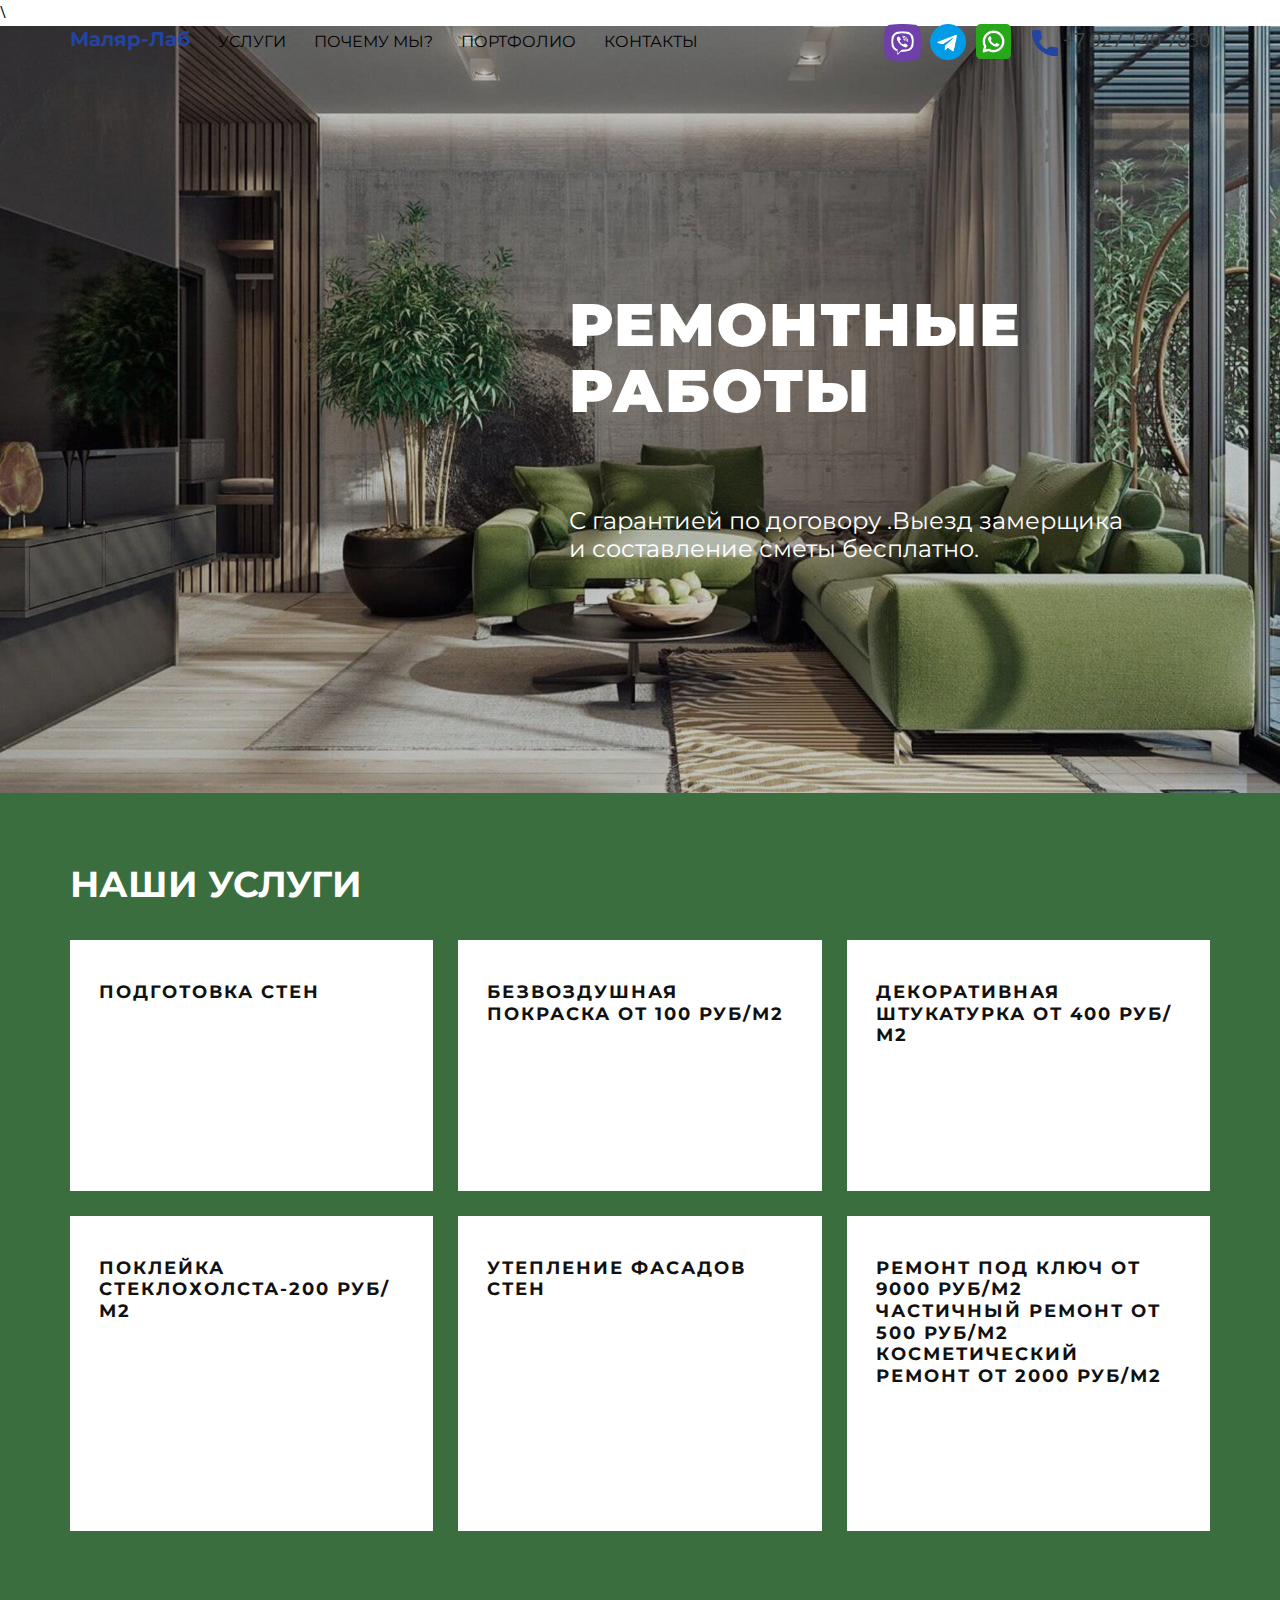
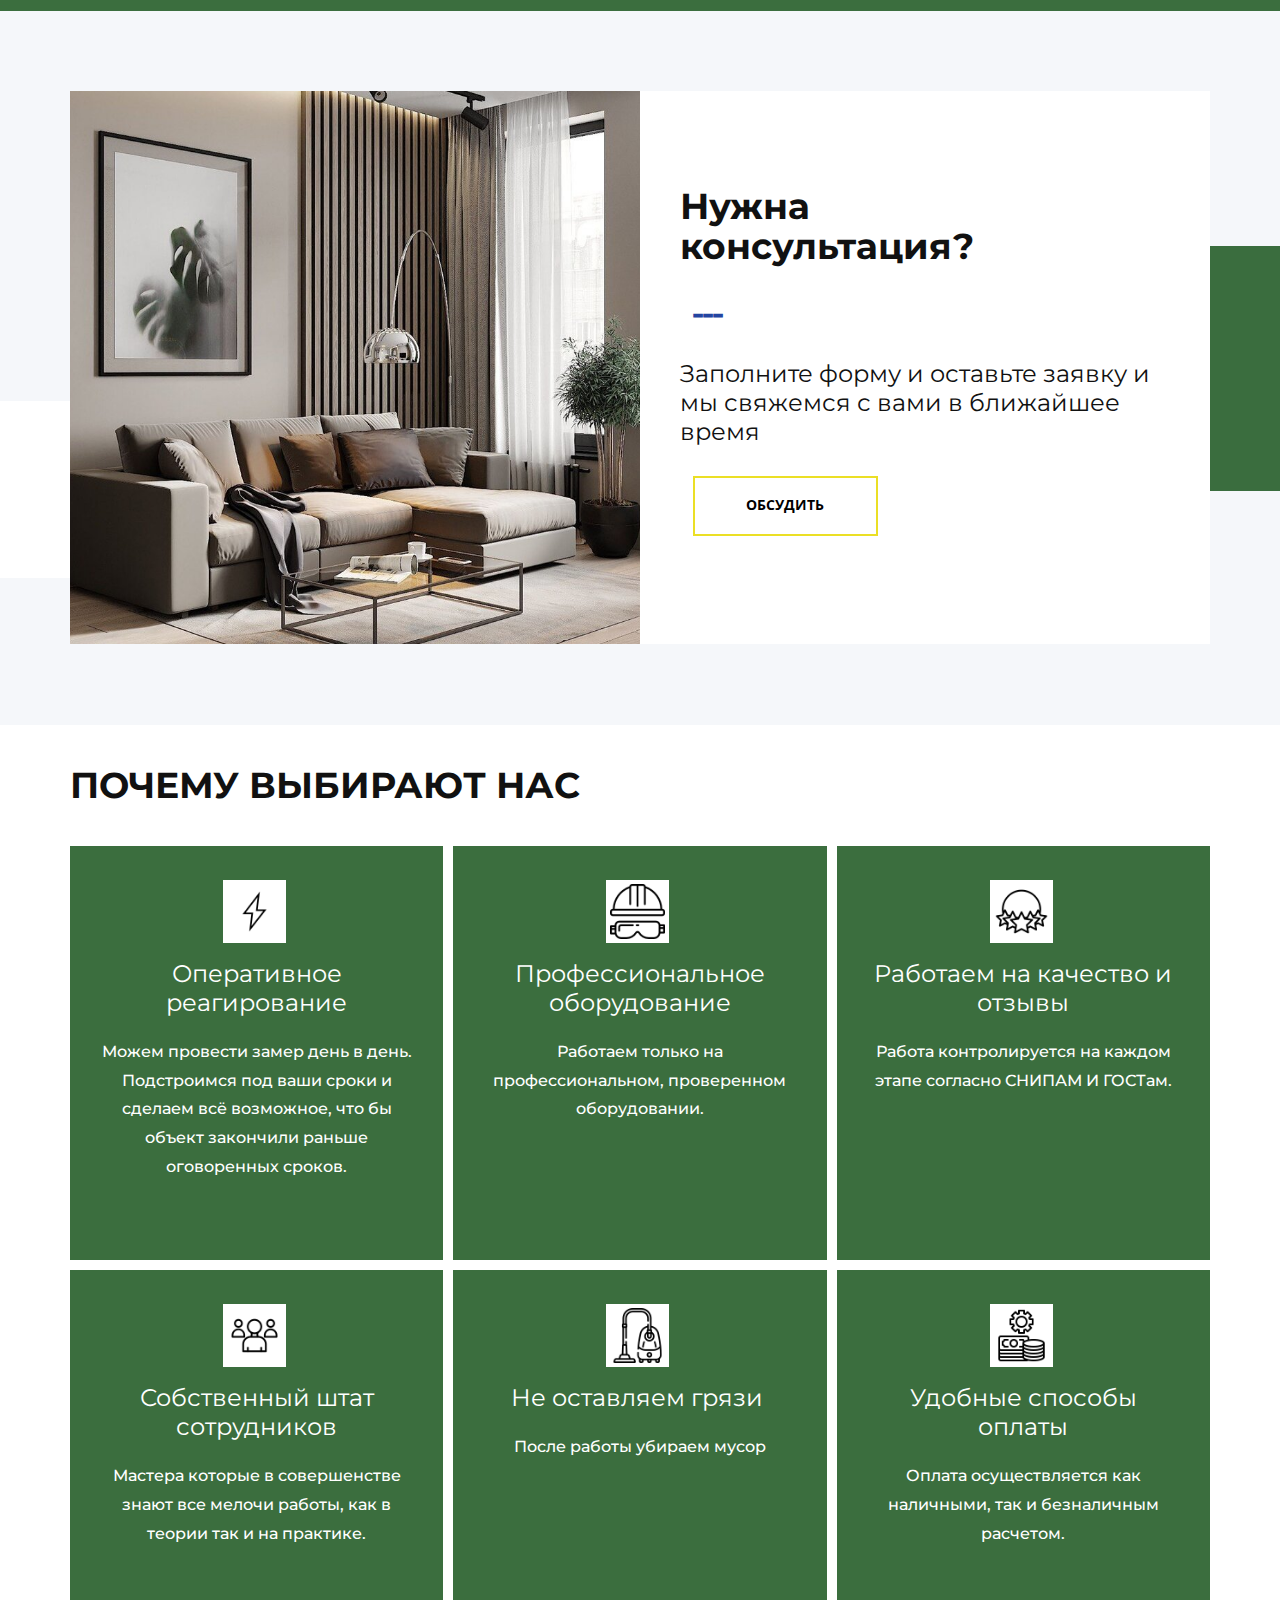
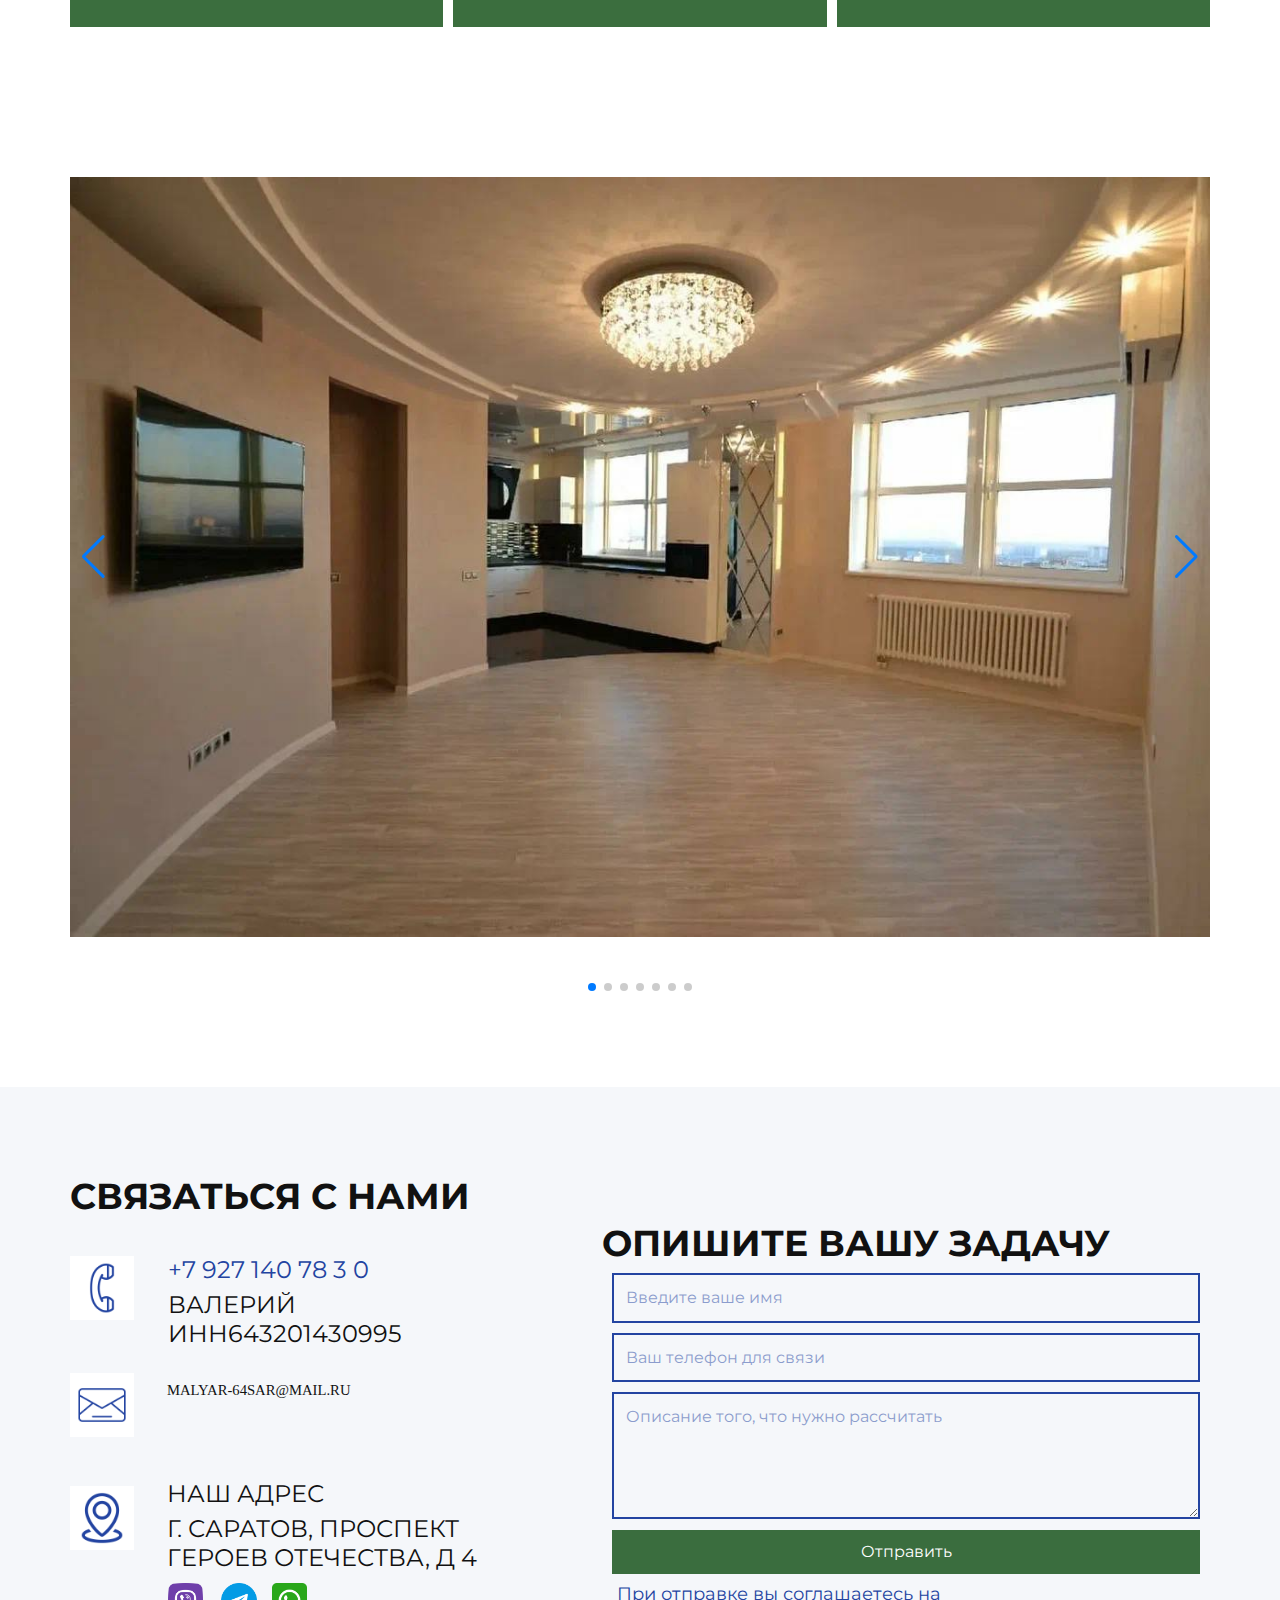
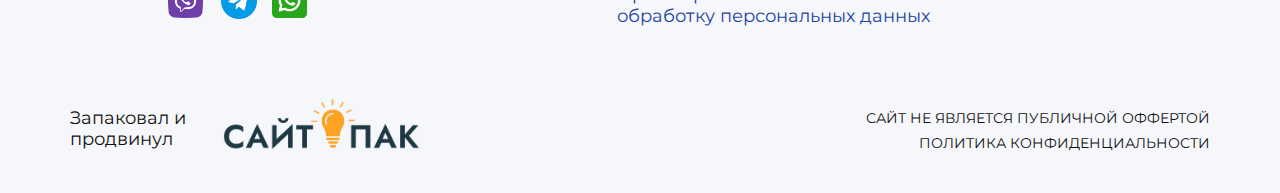
==== commit 8c175951: "refactor" ====
--- a/index.html
+++ b/index.html
@@ -3,6 +3,7 @@
   <head>
     <meta name="viewport" content="width=device-width, initial-scale=1.0" />
     <meta charset="utf-8" />
+    \
     <meta
       name="keywords"
       content="Нанесение декоративной штукатурки. Безвоздушная покраска. Шпаклевание по слоям. Поклейка обоев и стеклохолста. Шлифование Грунтование. Малярные работы. Маляр Саратов"
@@ -605,13 +606,6 @@
           <div class="swiper-slide"><img src="./images/5.jpg" /></div>
           <div class="swiper-slide"><img src="./images/6.jpg" /></div>
           <div class="swiper-slide"><img src="./images/7.jpg" /></div>
-          <div class="swiper-slide"><img src="./images/8.jpg" /></div>
-          <div class="swiper-slide"><img src="./images/9.jpg" /></div>
-          <div class="swiper-slide"><img src="./images/10.jpg" /></div>
-          <div class="swiper-slide"><img src="./images/11.jpg" /></div>
-          <div class="swiper-slide"><img src="./images/12.jpg" /></div>
-          <div class="swiper-slide"><img src="./images/13.jpg" /></div>
-          <div class="swiper-slide"><img src="./images/14.jpg" /></div>
         </div>
         <!-- If we need pagination -->
         <div class="swiper-pagination"></div>
--- a/nicepage-site.css
+++ b/nicepage-site.css
@@ -1,6 +1,6 @@
 /*begin-variables font-family*/
 .u-body {
-  font-family: 'Open Sans',sans-serif;
+  font-family: "Open Sans", sans-serif;
 }
 h1,
 h2,
@@ -8,7 +8,7 @@
 h4,
 h5,
 h6 {
-  font-family: Montserrat,sans-serif;
+  font-family: Montserrat, sans-serif;
 }
 /*end-variables font-family*/
 /*begin-variables color*/
@@ -29,10 +29,10 @@
 /*end-variables color*/
 /*begin-variables font*/
 .u-custom-font.u-text-font {
-  font-family: 'Open Sans',sans-serif !important;
+  font-family: "Open Sans", sans-serif !important;
 }
 .u-custom-font.u-heading-font {
-  font-family: Montserrat,sans-serif !important;
+  font-family: Montserrat, sans-serif !important;
 }
 /*end-variables font*/
 /*begin-variables colors*/
@@ -95,7 +95,8 @@
 .u-button-style.u-button-style.u-color-1-dark-3.active,
 .u-button-style.u-button-style.u-color-1-dark-3[class*="u-border-"].active,
 li.active > .u-button-style.u-button-style.u-color-1-dark-3,
-li.active > .u-button-style.u-button-style.u-color-1-dark-3[class*="u-border-"] {
+li.active
+  > .u-button-style.u-button-style.u-color-1-dark-3[class*="u-border-"] {
   color: #ffffff !important;
   background-color: #25272e !important;
 }
@@ -116,9 +117,11 @@
 a.u-button-style.u-button-style.u-active-color-1-dark-3.active,
 a.u-button-style.u-button-style.u-active-color-1-dark-3[class*="u-border-"].active,
 a.u-button-style.u-button-style.active > .u-active-color-1-dark-3,
-a.u-button-style.u-button-style.active > .u-active-color-1-dark-3[class*="u-border-"],
+a.u-button-style.u-button-style.active
+  > .u-active-color-1-dark-3[class*="u-border-"],
 li.active > a.u-button-style.u-button-style.u-active-color-1-dark-3,
-li.active > a.u-button-style.u-button-style.u-active-color-1-dark-3[class*="u-border-"] {
+li.active
+  > a.u-button-style.u-button-style.u-active-color-1-dark-3[class*="u-border-"] {
   color: #ffffff !important;
   background-color: #292b33 !important;
 }
@@ -150,7 +153,8 @@
 .u-button-style.u-button-style.u-color-1-dark-2.active,
 .u-button-style.u-button-style.u-color-1-dark-2[class*="u-border-"].active,
 li.active > .u-button-style.u-button-style.u-color-1-dark-2,
-li.active > .u-button-style.u-button-style.u-color-1-dark-2[class*="u-border-"] {
+li.active
+  > .u-button-style.u-button-style.u-color-1-dark-2[class*="u-border-"] {
   color: #ffffff !important;
   background-color: #313d5f !important;
 }
@@ -171,9 +175,11 @@
 a.u-button-style.u-button-style.u-active-color-1-dark-2.active,
 a.u-button-style.u-button-style.u-active-color-1-dark-2[class*="u-border-"].active,
 a.u-button-style.u-button-style.active > .u-active-color-1-dark-2,
-a.u-button-style.u-button-style.active > .u-active-color-1-dark-2[class*="u-border-"],
+a.u-button-style.u-button-style.active
+  > .u-active-color-1-dark-2[class*="u-border-"],
 li.active > a.u-button-style.u-button-style.u-active-color-1-dark-2,
-li.active > a.u-button-style.u-button-style.u-active-color-1-dark-2[class*="u-border-"] {
+li.active
+  > a.u-button-style.u-button-style.u-active-color-1-dark-2[class*="u-border-"] {
   color: #ffffff !important;
   background-color: #36446a !important;
 }
@@ -205,7 +211,8 @@
 .u-button-style.u-button-style.u-color-1-dark-1.active,
 .u-button-style.u-button-style.u-color-1-dark-1[class*="u-border-"].active,
 li.active > .u-button-style.u-button-style.u-color-1-dark-1,
-li.active > .u-button-style.u-button-style.u-color-1-dark-1[class*="u-border-"] {
+li.active
+  > .u-button-style.u-button-style.u-color-1-dark-1[class*="u-border-"] {
   color: #ffffff !important;
   background-color: #203d91 !important;
 }
@@ -226,9 +233,11 @@
 a.u-button-style.u-button-style.u-active-color-1-dark-1.active,
 a.u-button-style.u-button-style.u-active-color-1-dark-1[class*="u-border-"].active,
 a.u-button-style.u-button-style.active > .u-active-color-1-dark-1,
-a.u-button-style.u-button-style.active > .u-active-color-1-dark-1[class*="u-border-"],
+a.u-button-style.u-button-style.active
+  > .u-active-color-1-dark-1[class*="u-border-"],
 li.active > a.u-button-style.u-button-style.u-active-color-1-dark-1,
-li.active > a.u-button-style.u-button-style.u-active-color-1-dark-1[class*="u-border-"] {
+li.active
+  > a.u-button-style.u-button-style.u-active-color-1-dark-1[class*="u-border-"] {
   color: #ffffff !important;
   background-color: #2344a1 !important;
 }
@@ -283,7 +292,8 @@
 a.u-button-style.u-button-style.active > .u-active-color-1,
 a.u-button-style.u-button-style.active > .u-active-color-1[class*="u-border-"],
 li.active > a.u-button-style.u-button-style.u-active-color-1,
-li.active > a.u-button-style.u-button-style.u-active-color-1[class*="u-border-"] {
+li.active
+  > a.u-button-style.u-button-style.u-active-color-1[class*="u-border-"] {
   color: #ffffff !important;
   background-color: #466fe3 !important;
 }
@@ -315,7 +325,8 @@
 .u-button-style.u-button-style.u-color-1-light-1.active,
 .u-button-style.u-button-style.u-color-1-light-1[class*="u-border-"].active,
 li.active > .u-button-style.u-button-style.u-color-1-light-1,
-li.active > .u-button-style.u-button-style.u-color-1-light-1[class*="u-border-"] {
+li.active
+  > .u-button-style.u-button-style.u-color-1-light-1[class*="u-border-"] {
   color: #ffffff !important;
   background-color: #5b80e8 !important;
 }
@@ -336,9 +347,11 @@
 a.u-button-style.u-button-style.u-active-color-1-light-1.active,
 a.u-button-style.u-button-style.u-active-color-1-light-1[class*="u-border-"].active,
 a.u-button-style.u-button-style.active > .u-active-color-1-light-1,
-a.u-button-style.u-button-style.active > .u-active-color-1-light-1[class*="u-border-"],
+a.u-button-style.u-button-style.active
+  > .u-active-color-1-light-1[class*="u-border-"],
 li.active > a.u-button-style.u-button-style.u-active-color-1-light-1,
-li.active > a.u-button-style.u-button-style.u-active-color-1-light-1[class*="u-border-"] {
+li.active
+  > a.u-button-style.u-button-style.u-active-color-1-light-1[class*="u-border-"] {
   color: #ffffff !important;
   background-color: #7a98ec !important;
 }
@@ -370,7 +383,8 @@
 .u-button-style.u-button-style.u-color-1-light-2.active,
 .u-button-style.u-button-style.u-color-1-light-2[class*="u-border-"].active,
 li.active > .u-button-style.u-button-style.u-color-1-light-2,
-li.active > .u-button-style.u-button-style.u-color-1-light-2[class*="u-border-"] {
+li.active
+  > .u-button-style.u-button-style.u-color-1-light-2[class*="u-border-"] {
   color: #111111 !important;
   background-color: #8ca5ef !important;
 }
@@ -391,9 +405,11 @@
 a.u-button-style.u-button-style.u-active-color-1-light-2.active,
 a.u-button-style.u-button-style.u-active-color-1-light-2[class*="u-border-"].active,
 a.u-button-style.u-button-style.active > .u-active-color-1-light-2,
-a.u-button-style.u-button-style.active > .u-active-color-1-light-2[class*="u-border-"],
+a.u-button-style.u-button-style.active
+  > .u-active-color-1-light-2[class*="u-border-"],
 li.active > a.u-button-style.u-button-style.u-active-color-1-light-2,
-li.active > a.u-button-style.u-button-style.u-active-color-1-light-2[class*="u-border-"] {
+li.active
+  > a.u-button-style.u-button-style.u-active-color-1-light-2[class*="u-border-"] {
   color: #111111 !important;
   background-color: #b1c2f4 !important;
 }
@@ -425,7 +441,8 @@
 .u-button-style.u-button-style.u-color-1-light-3.active,
 .u-button-style.u-button-style.u-color-1-light-3[class*="u-border-"].active,
 li.active > .u-button-style.u-button-style.u-color-1-light-3,
-li.active > .u-button-style.u-button-style.u-color-1-light-3[class*="u-border-"] {
+li.active
+  > .u-button-style.u-button-style.u-color-1-light-3[class*="u-border-"] {
   color: #111111 !important;
   background-color: #c1cdf6 !important;
 }
@@ -446,9 +463,11 @@
 a.u-button-style.u-button-style.u-active-color-1-light-3.active,
 a.u-button-style.u-button-style.u-active-color-1-light-3[class*="u-border-"].active,
 a.u-button-style.u-button-style.active > .u-active-color-1-light-3,
-a.u-button-style.u-button-style.active > .u-active-color-1-light-3[class*="u-border-"],
+a.u-button-style.u-button-style.active
+  > .u-active-color-1-light-3[class*="u-border-"],
 li.active > a.u-button-style.u-button-style.u-active-color-1-light-3,
-li.active > a.u-button-style.u-button-style.u-active-color-1-light-3[class*="u-border-"] {
+li.active
+  > a.u-button-style.u-button-style.u-active-color-1-light-3[class*="u-border-"] {
   color: #111111 !important;
   background-color: #ebeffc !important;
 }
@@ -501,9 +520,11 @@
 a.u-button-style.u-button-style.u-active-color-1-base.active,
 a.u-button-style.u-button-style.u-active-color-1-base[class*="u-border-"].active,
 a.u-button-style.u-button-style.active > .u-active-color-1-base,
-a.u-button-style.u-button-style.active > .u-active-color-1-base[class*="u-border-"],
+a.u-button-style.u-button-style.active
+  > .u-active-color-1-base[class*="u-border-"],
 li.active > a.u-button-style.u-button-style.u-active-color-1-base,
-li.active > a.u-button-style.u-button-style.u-active-color-1-base[class*="u-border-"] {
+li.active
+  > a.u-button-style.u-button-style.u-active-color-1-base[class*="u-border-"] {
   color: #ffffff !important;
   background-color: #2344a1 !important;
 }
@@ -535,7 +556,8 @@
 .u-button-style.u-button-style.u-color-2-dark-3.active,
 .u-button-style.u-button-style.u-color-2-dark-3[class*="u-border-"].active,
 li.active > .u-button-style.u-button-style.u-color-2-dark-3,
-li.active > .u-button-style.u-button-style.u-color-2-dark-3[class*="u-border-"] {
+li.active
+  > .u-button-style.u-button-style.u-color-2-dark-3[class*="u-border-"] {
   color: #ffffff !important;
   background-color: #2e2825 !important;
 }
@@ -556,9 +578,11 @@
 a.u-button-style.u-button-style.u-active-color-2-dark-3.active,
 a.u-button-style.u-button-style.u-active-color-2-dark-3[class*="u-border-"].active,
 a.u-button-style.u-button-style.active > .u-active-color-2-dark-3,
-a.u-button-style.u-button-style.active > .u-active-color-2-dark-3[class*="u-border-"],
+a.u-button-style.u-button-style.active
+  > .u-active-color-2-dark-3[class*="u-border-"],
 li.active > a.u-button-style.u-button-style.u-active-color-2-dark-3,
-li.active > a.u-button-style.u-button-style.u-active-color-2-dark-3[class*="u-border-"] {
+li.active
+  > a.u-button-style.u-button-style.u-active-color-2-dark-3[class*="u-border-"] {
   color: #ffffff !important;
   background-color: #332c29 !important;
 }
@@ -590,7 +614,8 @@
 .u-button-style.u-button-style.u-color-2-dark-2.active,
 .u-button-style.u-button-style.u-color-2-dark-2[class*="u-border-"].active,
 li.active > .u-button-style.u-button-style.u-color-2-dark-2,
-li.active > .u-button-style.u-button-style.u-color-2-dark-2[class*="u-border-"] {
+li.active
+  > .u-button-style.u-button-style.u-color-2-dark-2[class*="u-border-"] {
   color: #ffffff !important;
   background-color: #6b4939 !important;
 }
@@ -611,9 +636,11 @@
 a.u-button-style.u-button-style.u-active-color-2-dark-2.active,
 a.u-button-style.u-button-style.u-active-color-2-dark-2[class*="u-border-"].active,
 a.u-button-style.u-button-style.active > .u-active-color-2-dark-2,
-a.u-button-style.u-button-style.active > .u-active-color-2-dark-2[class*="u-border-"],
+a.u-button-style.u-button-style.active
+  > .u-active-color-2-dark-2[class*="u-border-"],
 li.active > a.u-button-style.u-button-style.u-active-color-2-dark-2,
-li.active > a.u-button-style.u-button-style.u-active-color-2-dark-2[class*="u-border-"] {
+li.active
+  > a.u-button-style.u-button-style.u-active-color-2-dark-2[class*="u-border-"] {
   color: #ffffff !important;
   background-color: #77513f !important;
 }
@@ -645,7 +672,8 @@
 .u-button-style.u-button-style.u-color-2-dark-1.active,
 .u-button-style.u-button-style.u-color-2-dark-1[class*="u-border-"].active,
 li.active > .u-button-style.u-button-style.u-color-2-dark-1,
-li.active > .u-button-style.u-button-style.u-color-2-dark-1[class*="u-border-"] {
+li.active
+  > .u-button-style.u-button-style.u-color-2-dark-1[class*="u-border-"] {
   color: #ffffff !important;
   background-color: #a8532d !important;
 }
@@ -666,9 +694,11 @@
 a.u-button-style.u-button-style.u-active-color-2-dark-1.active,
 a.u-button-style.u-button-style.u-active-color-2-dark-1[class*="u-border-"].active,
 a.u-button-style.u-button-style.active > .u-active-color-2-dark-1,
-a.u-button-style.u-button-style.active > .u-active-color-2-dark-1[class*="u-border-"],
+a.u-button-style.u-button-style.active
+  > .u-active-color-2-dark-1[class*="u-border-"],
 li.active > a.u-button-style.u-button-style.u-active-color-2-dark-1,
-li.active > a.u-button-style.u-button-style.u-active-color-2-dark-1[class*="u-border-"] {
+li.active
+  > a.u-button-style.u-button-style.u-active-color-2-dark-1[class*="u-border-"] {
   color: #ffffff !important;
   background-color: #bb5c32 !important;
 }
@@ -723,7 +753,8 @@
 a.u-button-style.u-button-style.active > .u-active-color-2,
 a.u-button-style.u-button-style.active > .u-active-color-2[class*="u-border-"],
 li.active > a.u-button-style.u-button-style.u-active-color-2,
-li.active > a.u-button-style.u-button-style.u-active-color-2[class*="u-border-"] {
+li.active
+  > a.u-button-style.u-button-style.u-active-color-2[class*="u-border-"] {
   color: #ffffff !important;
   background-color: #ff4f00 !important;
 }
@@ -755,7 +786,8 @@
 .u-button-style.u-button-style.u-color-2-light-1.active,
 .u-button-style.u-button-style.u-color-2-light-1[class*="u-border-"].active,
 li.active > .u-button-style.u-button-style.u-color-2-light-1,
-li.active > .u-button-style.u-button-style.u-color-2-light-1[class*="u-border-"] {
+li.active
+  > .u-button-style.u-button-style.u-color-2-light-1[class*="u-border-"] {
   color: #ffffff !important;
   background-color: #ff6d2c !important;
 }
@@ -776,9 +808,11 @@
 a.u-button-style.u-button-style.u-active-color-2-light-1.active,
 a.u-button-style.u-button-style.u-active-color-2-light-1[class*="u-border-"].active,
 a.u-button-style.u-button-style.active > .u-active-color-2-light-1,
-a.u-button-style.u-button-style.active > .u-active-color-2-light-1[class*="u-border-"],
+a.u-button-style.u-button-style.active
+  > .u-active-color-2-light-1[class*="u-border-"],
 li.active > a.u-button-style.u-button-style.u-active-color-2-light-1,
-li.active > a.u-button-style.u-button-style.u-active-color-2-light-1[class*="u-border-"] {
+li.active
+  > a.u-button-style.u-button-style.u-active-color-2-light-1[class*="u-border-"] {
   color: #ffffff !important;
   background-color: #ff844d !important;
 }
@@ -810,7 +844,8 @@
 .u-button-style.u-button-style.u-color-2-light-2.active,
 .u-button-style.u-button-style.u-color-2-light-2[class*="u-border-"].active,
 li.active > .u-button-style.u-button-style.u-color-2-light-2,
-li.active > .u-button-style.u-button-style.u-color-2-light-2[class*="u-border-"] {
+li.active
+  > .u-button-style.u-button-style.u-color-2-light-2[class*="u-border-"] {
   color: #111111 !important;
   background-color: #ff9d70 !important;
 }
@@ -831,9 +866,11 @@
 a.u-button-style.u-button-style.u-active-color-2-light-2.active,
 a.u-button-style.u-button-style.u-active-color-2-light-2[class*="u-border-"].active,
 a.u-button-style.u-button-style.active > .u-active-color-2-light-2,
-a.u-button-style.u-button-style.active > .u-active-color-2-light-2[class*="u-border-"],
+a.u-button-style.u-button-style.active
+  > .u-active-color-2-light-2[class*="u-border-"],
 li.active > a.u-button-style.u-button-style.u-active-color-2-light-2,
-li.active > a.u-button-style.u-button-style.u-active-color-2-light-2[class*="u-border-"] {
+li.active
+  > a.u-button-style.u-button-style.u-active-color-2-light-2[class*="u-border-"] {
   color: #111111 !important;
   background-color: #ffb999 !important;
 }
@@ -865,7 +902,8 @@
 .u-button-style.u-button-style.u-color-2-light-3.active,
 .u-button-style.u-button-style.u-color-2-light-3[class*="u-border-"].active,
 li.active > .u-button-style.u-button-style.u-color-2-light-3,
-li.active > .u-button-style.u-button-style.u-color-2-light-3[class*="u-border-"] {
+li.active
+  > .u-button-style.u-button-style.u-color-2-light-3[class*="u-border-"] {
   color: #111111 !important;
   background-color: #ffcab5 !important;
 }
@@ -886,9 +924,11 @@
 a.u-button-style.u-button-style.u-active-color-2-light-3.active,
 a.u-button-style.u-button-style.u-active-color-2-light-3[class*="u-border-"].active,
 a.u-button-style.u-button-style.active > .u-active-color-2-light-3,
-a.u-button-style.u-button-style.active > .u-active-color-2-light-3[class*="u-border-"],
+a.u-button-style.u-button-style.active
+  > .u-active-color-2-light-3[class*="u-border-"],
 li.active > a.u-button-style.u-button-style.u-active-color-2-light-3,
-li.active > a.u-button-style.u-button-style.u-active-color-2-light-3[class*="u-border-"] {
+li.active
+  > a.u-button-style.u-button-style.u-active-color-2-light-3[class*="u-border-"] {
   color: #111111 !important;
   background-color: #ffede6 !important;
 }
@@ -941,9 +981,11 @@
 a.u-button-style.u-button-style.u-active-color-2-base.active,
 a.u-button-style.u-button-style.u-active-color-2-base[class*="u-border-"].active,
 a.u-button-style.u-button-style.active > .u-active-color-2-base,
-a.u-button-style.u-button-style.active > .u-active-color-2-base[class*="u-border-"],
+a.u-button-style.u-button-style.active
+  > .u-active-color-2-base[class*="u-border-"],
 li.active > a.u-button-style.u-button-style.u-active-color-2-base,
-li.active > a.u-button-style.u-button-style.u-active-color-2-base[class*="u-border-"] {
+li.active
+  > a.u-button-style.u-button-style.u-active-color-2-base[class*="u-border-"] {
   color: #ffffff !important;
   background-color: #ff4f00 !important;
 }
@@ -975,7 +1017,8 @@
 .u-button-style.u-button-style.u-color-3-dark-3.active,
 .u-button-style.u-button-style.u-color-3-dark-3[class*="u-border-"].active,
 li.active > .u-button-style.u-button-style.u-color-3-dark-3,
-li.active > .u-button-style.u-button-style.u-color-3-dark-3[class*="u-border-"] {
+li.active
+  > .u-button-style.u-button-style.u-color-3-dark-3[class*="u-border-"] {
   color: #ffffff !important;
   background-color: #2e2d25 !important;
 }
@@ -996,9 +1039,11 @@
 a.u-button-style.u-button-style.u-active-color-3-dark-3.active,
 a.u-button-style.u-button-style.u-active-color-3-dark-3[class*="u-border-"].active,
 a.u-button-style.u-button-style.active > .u-active-color-3-dark-3,
-a.u-button-style.u-button-style.active > .u-active-color-3-dark-3[class*="u-border-"],
+a.u-button-style.u-button-style.active
+  > .u-active-color-3-dark-3[class*="u-border-"],
 li.active > a.u-button-style.u-button-style.u-active-color-3-dark-3,
-li.active > a.u-button-style.u-button-style.u-active-color-3-dark-3[class*="u-border-"] {
+li.active
+  > a.u-button-style.u-button-style.u-active-color-3-dark-3[class*="u-border-"] {
   color: #ffffff !important;
   background-color: #333229 !important;
 }
@@ -1030,7 +1075,8 @@
 .u-button-style.u-button-style.u-color-3-dark-2.active,
 .u-button-style.u-button-style.u-color-3-dark-2[class*="u-border-"].active,
 li.active > .u-button-style.u-button-style.u-color-3-dark-2,
-li.active > .u-button-style.u-button-style.u-color-3-dark-2[class*="u-border-"] {
+li.active
+  > .u-button-style.u-button-style.u-color-3-dark-2[class*="u-border-"] {
   color: #ffffff !important;
   background-color: #65633b !important;
 }
@@ -1051,9 +1097,11 @@
 a.u-button-style.u-button-style.u-active-color-3-dark-2.active,
 a.u-button-style.u-button-style.u-active-color-3-dark-2[class*="u-border-"].active,
 a.u-button-style.u-button-style.active > .u-active-color-3-dark-2,
-a.u-button-style.u-button-style.active > .u-active-color-3-dark-2[class*="u-border-"],
+a.u-button-style.u-button-style.active
+  > .u-active-color-3-dark-2[class*="u-border-"],
 li.active > a.u-button-style.u-button-style.u-active-color-3-dark-2,
-li.active > a.u-button-style.u-button-style.u-active-color-3-dark-2[class*="u-border-"] {
+li.active
+  > a.u-button-style.u-button-style.u-active-color-3-dark-2[class*="u-border-"] {
   color: #ffffff !important;
   background-color: #706e42 !important;
 }
@@ -1085,7 +1133,8 @@
 .u-button-style.u-button-style.u-color-3-dark-1.active,
 .u-button-style.u-button-style.u-color-3-dark-1[class*="u-border-"].active,
 li.active > .u-button-style.u-button-style.u-color-3-dark-1,
-li.active > .u-button-style.u-button-style.u-color-3-dark-1[class*="u-border-"] {
+li.active
+  > .u-button-style.u-button-style.u-color-3-dark-1[class*="u-border-"] {
   color: #ffffff !important;
   background-color: #9d963a !important;
 }
@@ -1106,9 +1155,11 @@
 a.u-button-style.u-button-style.u-active-color-3-dark-1.active,
 a.u-button-style.u-button-style.u-active-color-3-dark-1[class*="u-border-"].active,
 a.u-button-style.u-button-style.active > .u-active-color-3-dark-1,
-a.u-button-style.u-button-style.active > .u-active-color-3-dark-1[class*="u-border-"],
+a.u-button-style.u-button-style.active
+  > .u-active-color-3-dark-1[class*="u-border-"],
 li.active > a.u-button-style.u-button-style.u-active-color-3-dark-1,
-li.active > a.u-button-style.u-button-style.u-active-color-3-dark-1[class*="u-border-"] {
+li.active
+  > a.u-button-style.u-button-style.u-active-color-3-dark-1[class*="u-border-"] {
   color: #ffffff !important;
   background-color: #aea741 !important;
 }
@@ -1163,7 +1214,8 @@
 a.u-button-style.u-button-style.active > .u-active-color-3,
 a.u-button-style.u-button-style.active > .u-active-color-3[class*="u-border-"],
 li.active > a.u-button-style.u-button-style.u-active-color-3,
-li.active > a.u-button-style.u-button-style.u-active-color-3[class*="u-border-"] {
+li.active
+  > a.u-button-style.u-button-style.u-active-color-3[class*="u-border-"] {
   color: #111111 !important;
   background-color: #ebdf25 !important;
 }
@@ -1195,7 +1247,8 @@
 .u-button-style.u-button-style.u-color-3-light-1.active,
 .u-button-style.u-button-style.u-color-3-light-1[class*="u-border-"].active,
 li.active > .u-button-style.u-button-style.u-color-3-light-1,
-li.active > .u-button-style.u-button-style.u-color-3-light-1[class*="u-border-"] {
+li.active
+  > .u-button-style.u-button-style.u-color-3-light-1[class*="u-border-"] {
   color: #111111 !important;
   background-color: #eee344 !important;
 }
@@ -1216,9 +1269,11 @@
 a.u-button-style.u-button-style.u-active-color-3-light-1.active,
 a.u-button-style.u-button-style.u-active-color-3-light-1[class*="u-border-"].active,
 a.u-button-style.u-button-style.active > .u-active-color-3-light-1,
-a.u-button-style.u-button-style.active > .u-active-color-3-light-1[class*="u-border-"],
+a.u-button-style.u-button-style.active
+  > .u-active-color-3-light-1[class*="u-border-"],
 li.active > a.u-button-style.u-button-style.u-active-color-3-light-1,
-li.active > a.u-button-style.u-button-style.u-active-color-3-light-1[class*="u-border-"] {
+li.active
+  > a.u-button-style.u-button-style.u-active-color-3-light-1[class*="u-border-"] {
   color: #111111 !important;
   background-color: #f1e863 !important;
 }
@@ -1250,7 +1305,8 @@
 .u-button-style.u-button-style.u-color-3-light-2.active,
 .u-button-style.u-button-style.u-color-3-light-2[class*="u-border-"].active,
 li.active > .u-button-style.u-button-style.u-color-3-light-2,
-li.active > .u-button-style.u-button-style.u-color-3-light-2[class*="u-border-"] {
+li.active
+  > .u-button-style.u-button-style.u-color-3-light-2[class*="u-border-"] {
   color: #111111 !important;
   background-color: #f4ed7e !important;
 }
@@ -1271,9 +1327,11 @@
 a.u-button-style.u-button-style.u-active-color-3-light-2.active,
 a.u-button-style.u-button-style.u-active-color-3-light-2[class*="u-border-"].active,
 a.u-button-style.u-button-style.active > .u-active-color-3-light-2,
-a.u-button-style.u-button-style.active > .u-active-color-3-light-2[class*="u-border-"],
+a.u-button-style.u-button-style.active
+  > .u-active-color-3-light-2[class*="u-border-"],
 li.active > a.u-button-style.u-button-style.u-active-color-3-light-2,
-li.active > a.u-button-style.u-button-style.u-active-color-3-light-2[class*="u-border-"] {
+li.active
+  > a.u-button-style.u-button-style.u-active-color-3-light-2[class*="u-border-"] {
   color: #111111 !important;
   background-color: #f7f2a4 !important;
 }
@@ -1305,7 +1363,8 @@
 .u-button-style.u-button-style.u-color-3-light-3.active,
 .u-button-style.u-button-style.u-color-3-light-3[class*="u-border-"].active,
 li.active > .u-button-style.u-button-style.u-color-3-light-3,
-li.active > .u-button-style.u-button-style.u-color-3-light-3[class*="u-border-"] {
+li.active
+  > .u-button-style.u-button-style.u-color-3-light-3[class*="u-border-"] {
   color: #111111 !important;
   background-color: #f9f6bb !important;
 }
@@ -1326,9 +1385,11 @@
 a.u-button-style.u-button-style.u-active-color-3-light-3.active,
 a.u-button-style.u-button-style.u-active-color-3-light-3[class*="u-border-"].active,
 a.u-button-style.u-button-style.active > .u-active-color-3-light-3,
-a.u-button-style.u-button-style.active > .u-active-color-3-light-3[class*="u-border-"],
+a.u-button-style.u-button-style.active
+  > .u-active-color-3-light-3[class*="u-border-"],
 li.active > a.u-button-style.u-button-style.u-active-color-3-light-3,
-li.active > a.u-button-style.u-button-style.u-active-color-3-light-3[class*="u-border-"] {
+li.active
+  > a.u-button-style.u-button-style.u-active-color-3-light-3[class*="u-border-"] {
   color: #111111 !important;
   background-color: #fdfce8 !important;
 }
@@ -1381,9 +1442,11 @@
 a.u-button-style.u-button-style.u-active-color-3-base.active,
 a.u-button-style.u-button-style.u-active-color-3-base[class*="u-border-"].active,
 a.u-button-style.u-button-style.active > .u-active-color-3-base,
-a.u-button-style.u-button-style.active > .u-active-color-3-base[class*="u-border-"],
+a.u-button-style.u-button-style.active
+  > .u-active-color-3-base[class*="u-border-"],
 li.active > a.u-button-style.u-button-style.u-active-color-3-base,
-li.active > a.u-button-style.u-button-style.u-active-color-3-base[class*="u-border-"] {
+li.active
+  > a.u-button-style.u-button-style.u-active-color-3-base[class*="u-border-"] {
   color: #111111 !important;
   background-color: #ebdf25 !important;
 }
@@ -1415,7 +1478,8 @@
 .u-button-style.u-button-style.u-color-4-dark-3.active,
 .u-button-style.u-button-style.u-color-4-dark-3[class*="u-border-"].active,
 li.active > .u-button-style.u-button-style.u-color-4-dark-3,
-li.active > .u-button-style.u-button-style.u-color-4-dark-3[class*="u-border-"] {
+li.active
+  > .u-button-style.u-button-style.u-color-4-dark-3[class*="u-border-"] {
   color: #ffffff !important;
   background-color: #252e2d !important;
 }
@@ -1436,9 +1500,11 @@
 a.u-button-style.u-button-style.u-active-color-4-dark-3.active,
 a.u-button-style.u-button-style.u-active-color-4-dark-3[class*="u-border-"].active,
 a.u-button-style.u-button-style.active > .u-active-color-4-dark-3,
-a.u-button-style.u-button-style.active > .u-active-color-4-dark-3[class*="u-border-"],
+a.u-button-style.u-button-style.active
+  > .u-active-color-4-dark-3[class*="u-border-"],
 li.active > a.u-button-style.u-button-style.u-active-color-4-dark-3,
-li.active > a.u-button-style.u-button-style.u-active-color-4-dark-3[class*="u-border-"] {
+li.active
+  > a.u-button-style.u-button-style.u-active-color-4-dark-3[class*="u-border-"] {
   color: #ffffff !important;
   background-color: #293332 !important;
 }
@@ -1470,7 +1536,8 @@
 .u-button-style.u-button-style.u-color-4-dark-2.active,
 .u-button-style.u-button-style.u-color-4-dark-2[class*="u-border-"].active,
 li.active > .u-button-style.u-button-style.u-color-4-dark-2,
-li.active > .u-button-style.u-button-style.u-color-4-dark-2[class*="u-border-"] {
+li.active
+  > .u-button-style.u-button-style.u-color-4-dark-2[class*="u-border-"] {
   color: #ffffff !important;
   background-color: #3a7370 !important;
 }
@@ -1491,9 +1558,11 @@
 a.u-button-style.u-button-style.u-active-color-4-dark-2.active,
 a.u-button-style.u-button-style.u-active-color-4-dark-2[class*="u-border-"].active,
 a.u-button-style.u-button-style.active > .u-active-color-4-dark-2,
-a.u-button-style.u-button-style.active > .u-active-color-4-dark-2[class*="u-border-"],
+a.u-button-style.u-button-style.active
+  > .u-active-color-4-dark-2[class*="u-border-"],
 li.active > a.u-button-style.u-button-style.u-active-color-4-dark-2,
-li.active > a.u-button-style.u-button-style.u-active-color-4-dark-2[class*="u-border-"] {
+li.active
+  > a.u-button-style.u-button-style.u-active-color-4-dark-2[class*="u-border-"] {
   color: #ffffff !important;
   background-color: #41807c !important;
 }
@@ -1525,7 +1594,8 @@
 .u-button-style.u-button-style.u-color-4-dark-1.active,
 .u-button-style.u-button-style.u-color-4-dark-1[class*="u-border-"].active,
 li.active > .u-button-style.u-button-style.u-color-4-dark-1,
-li.active > .u-button-style.u-button-style.u-color-4-dark-1[class*="u-border-"] {
+li.active
+  > .u-button-style.u-button-style.u-color-4-dark-1[class*="u-border-"] {
   color: #ffffff !important;
   background-color: #28b8b0 !important;
 }
@@ -1546,9 +1616,11 @@
 a.u-button-style.u-button-style.u-active-color-4-dark-1.active,
 a.u-button-style.u-button-style.u-active-color-4-dark-1[class*="u-border-"].active,
 a.u-button-style.u-button-style.active > .u-active-color-4-dark-1,
-a.u-button-style.u-button-style.active > .u-active-color-4-dark-1[class*="u-border-"],
+a.u-button-style.u-button-style.active
+  > .u-active-color-4-dark-1[class*="u-border-"],
 li.active > a.u-button-style.u-button-style.u-active-color-4-dark-1,
-li.active > a.u-button-style.u-button-style.u-active-color-4-dark-1[class*="u-border-"] {
+li.active
+  > a.u-button-style.u-button-style.u-active-color-4-dark-1[class*="u-border-"] {
   color: #ffffff !important;
   background-color: #2cccc4 !important;
 }
@@ -1603,7 +1675,8 @@
 a.u-button-style.u-button-style.active > .u-active-color-4,
 a.u-button-style.u-button-style.active > .u-active-color-4[class*="u-border-"],
 li.active > a.u-button-style.u-button-style.u-active-color-4,
-li.active > a.u-button-style.u-button-style.u-active-color-4[class*="u-border-"] {
+li.active
+  > a.u-button-style.u-button-style.u-active-color-4[class*="u-border-"] {
   color: #111111 !important;
   background-color: #3be8e0 !important;
 }
@@ -1635,7 +1708,8 @@
 .u-button-style.u-button-style.u-color-4-light-1.active,
 .u-button-style.u-button-style.u-color-4-light-1[class*="u-border-"].active,
 li.active > .u-button-style.u-button-style.u-color-4-light-1,
-li.active > .u-button-style.u-button-style.u-color-4-light-1[class*="u-border-"] {
+li.active
+  > .u-button-style.u-button-style.u-color-4-light-1[class*="u-border-"] {
   color: #111111 !important;
   background-color: #52ebe4 !important;
 }
@@ -1656,9 +1730,11 @@
 a.u-button-style.u-button-style.u-active-color-4-light-1.active,
 a.u-button-style.u-button-style.u-active-color-4-light-1[class*="u-border-"].active,
 a.u-button-style.u-button-style.active > .u-active-color-4-light-1,
-a.u-button-style.u-button-style.active > .u-active-color-4-light-1[class*="u-border-"],
+a.u-button-style.u-button-style.active
+  > .u-active-color-4-light-1[class*="u-border-"],
 li.active > a.u-button-style.u-button-style.u-active-color-4-light-1,
-li.active > a.u-button-style.u-button-style.u-active-color-4-light-1[class*="u-border-"] {
+li.active
+  > a.u-button-style.u-button-style.u-active-color-4-light-1[class*="u-border-"] {
   color: #111111 !important;
   background-color: #72efe9 !important;
 }
@@ -1690,7 +1766,8 @@
 .u-button-style.u-button-style.u-color-4-light-2.active,
 .u-button-style.u-button-style.u-color-4-light-2[class*="u-border-"].active,
 li.active > .u-button-style.u-button-style.u-color-4-light-2,
-li.active > .u-button-style.u-button-style.u-color-4-light-2[class*="u-border-"] {
+li.active
+  > .u-button-style.u-button-style.u-color-4-light-2[class*="u-border-"] {
   color: #111111 !important;
   background-color: #87f2ec !important;
 }
@@ -1711,9 +1788,11 @@
 a.u-button-style.u-button-style.u-active-color-4-light-2.active,
 a.u-button-style.u-button-style.u-active-color-4-light-2[class*="u-border-"].active,
 a.u-button-style.u-button-style.active > .u-active-color-4-light-2,
-a.u-button-style.u-button-style.active > .u-active-color-4-light-2[class*="u-border-"],
+a.u-button-style.u-button-style.active
+  > .u-active-color-4-light-2[class*="u-border-"],
 li.active > a.u-button-style.u-button-style.u-active-color-4-light-2,
-li.active > a.u-button-style.u-button-style.u-active-color-4-light-2[class*="u-border-"] {
+li.active
+  > a.u-button-style.u-button-style.u-active-color-4-light-2[class*="u-border-"] {
   color: #111111 !important;
   background-color: #adf6f2 !important;
 }
@@ -1745,7 +1824,8 @@
 .u-button-style.u-button-style.u-color-4-light-3.active,
 .u-button-style.u-button-style.u-color-4-light-3[class*="u-border-"].active,
 li.active > .u-button-style.u-button-style.u-color-4-light-3,
-li.active > .u-button-style.u-button-style.u-color-4-light-3[class*="u-border-"] {
+li.active
+  > .u-button-style.u-button-style.u-color-4-light-3[class*="u-border-"] {
   color: #111111 !important;
   background-color: #bef9f6 !important;
 }
@@ -1766,9 +1846,11 @@
 a.u-button-style.u-button-style.u-active-color-4-light-3.active,
 a.u-button-style.u-button-style.u-active-color-4-light-3[class*="u-border-"].active,
 a.u-button-style.u-button-style.active > .u-active-color-4-light-3,
-a.u-button-style.u-button-style.active > .u-active-color-4-light-3[class*="u-border-"],
+a.u-button-style.u-button-style.active
+  > .u-active-color-4-light-3[class*="u-border-"],
 li.active > a.u-button-style.u-button-style.u-active-color-4-light-3,
-li.active > a.u-button-style.u-button-style.u-active-color-4-light-3[class*="u-border-"] {
+li.active
+  > a.u-button-style.u-button-style.u-active-color-4-light-3[class*="u-border-"] {
   color: #111111 !important;
   background-color: #eafdfc !important;
 }
@@ -1821,9 +1903,11 @@
 a.u-button-style.u-button-style.u-active-color-4-base.active,
 a.u-button-style.u-button-style.u-active-color-4-base[class*="u-border-"].active,
 a.u-button-style.u-button-style.active > .u-active-color-4-base,
-a.u-button-style.u-button-style.active > .u-active-color-4-base[class*="u-border-"],
+a.u-button-style.u-button-style.active
+  > .u-active-color-4-base[class*="u-border-"],
 li.active > a.u-button-style.u-button-style.u-active-color-4-base,
-li.active > a.u-button-style.u-button-style.u-active-color-4-base[class*="u-border-"] {
+li.active
+  > a.u-button-style.u-button-style.u-active-color-4-base[class*="u-border-"] {
   color: #ffffff !important;
   background-color: #2cccc4 !important;
 }
@@ -1855,7 +1939,8 @@
 .u-button-style.u-button-style.u-color-5-dark-3.active,
 .u-button-style.u-button-style.u-color-5-dark-3[class*="u-border-"].active,
 li.active > .u-button-style.u-button-style.u-color-5-dark-3,
-li.active > .u-button-style.u-button-style.u-color-5-dark-3[class*="u-border-"] {
+li.active
+  > .u-button-style.u-button-style.u-color-5-dark-3[class*="u-border-"] {
   color: #ffffff !important;
   background-color: #25292e !important;
 }
@@ -1876,9 +1961,11 @@
 a.u-button-style.u-button-style.u-active-color-5-dark-3.active,
 a.u-button-style.u-button-style.u-active-color-5-dark-3[class*="u-border-"].active,
 a.u-button-style.u-button-style.active > .u-active-color-5-dark-3,
-a.u-button-style.u-button-style.active > .u-active-color-5-dark-3[class*="u-border-"],
+a.u-button-style.u-button-style.active
+  > .u-active-color-5-dark-3[class*="u-border-"],
 li.active > a.u-button-style.u-button-style.u-active-color-5-dark-3,
-li.active > a.u-button-style.u-button-style.u-active-color-5-dark-3[class*="u-border-"] {
+li.active
+  > a.u-button-style.u-button-style.u-active-color-5-dark-3[class*="u-border-"] {
   color: #ffffff !important;
   background-color: #292d33 !important;
 }
@@ -1910,7 +1997,8 @@
 .u-button-style.u-button-style.u-color-5-dark-2.active,
 .u-button-style.u-button-style.u-color-5-dark-2[class*="u-border-"].active,
 li.active > .u-button-style.u-button-style.u-color-5-dark-2,
-li.active > .u-button-style.u-button-style.u-color-5-dark-2[class*="u-border-"] {
+li.active
+  > .u-button-style.u-button-style.u-color-5-dark-2[class*="u-border-"] {
   color: #ffffff !important;
   background-color: #4d535c !important;
 }
@@ -1931,9 +2019,11 @@
 a.u-button-style.u-button-style.u-active-color-5-dark-2.active,
 a.u-button-style.u-button-style.u-active-color-5-dark-2[class*="u-border-"].active,
 a.u-button-style.u-button-style.active > .u-active-color-5-dark-2,
-a.u-button-style.u-button-style.active > .u-active-color-5-dark-2[class*="u-border-"],
+a.u-button-style.u-button-style.active
+  > .u-active-color-5-dark-2[class*="u-border-"],
 li.active > a.u-button-style.u-button-style.u-active-color-5-dark-2,
-li.active > a.u-button-style.u-button-style.u-active-color-5-dark-2[class*="u-border-"] {
+li.active
+  > a.u-button-style.u-button-style.u-active-color-5-dark-2[class*="u-border-"] {
   color: #ffffff !important;
   background-color: #555c66 !important;
 }
@@ -1965,7 +2055,8 @@
 .u-button-style.u-button-style.u-color-5-dark-1.active,
 .u-button-style.u-button-style.u-color-5-dark-1[class*="u-border-"].active,
 li.active > .u-button-style.u-button-style.u-color-5-dark-1,
-li.active > .u-button-style.u-button-style.u-color-5-dark-1[class*="u-border-"] {
+li.active
+  > .u-button-style.u-button-style.u-color-5-dark-1[class*="u-border-"] {
   color: #ffffff !important;
   background-color: #75808c !important;
 }
@@ -1986,9 +2077,11 @@
 a.u-button-style.u-button-style.u-active-color-5-dark-1.active,
 a.u-button-style.u-button-style.u-active-color-5-dark-1[class*="u-border-"].active,
 a.u-button-style.u-button-style.active > .u-active-color-5-dark-1,
-a.u-button-style.u-button-style.active > .u-active-color-5-dark-1[class*="u-border-"],
+a.u-button-style.u-button-style.active
+  > .u-active-color-5-dark-1[class*="u-border-"],
 li.active > a.u-button-style.u-button-style.u-active-color-5-dark-1,
-li.active > a.u-button-style.u-button-style.u-active-color-5-dark-1[class*="u-border-"] {
+li.active
+  > a.u-button-style.u-button-style.u-active-color-5-dark-1[class*="u-border-"] {
   color: #ffffff !important;
   background-color: #858e99 !important;
 }
@@ -2043,7 +2136,8 @@
 a.u-button-style.u-button-style.active > .u-active-color-5,
 a.u-button-style.u-button-style.active > .u-active-color-5[class*="u-border-"],
 li.active > a.u-button-style.u-button-style.u-active-color-5,
-li.active > a.u-button-style.u-button-style.u-active-color-5[class*="u-border-"] {
+li.active
+  > a.u-button-style.u-button-style.u-active-color-5[class*="u-border-"] {
   color: #111111 !important;
   background-color: #b9c1cc !important;
 }
@@ -2075,7 +2169,8 @@
 .u-button-style.u-button-style.u-color-5-light-1.active,
 .u-button-style.u-button-style.u-color-5-light-1[class*="u-border-"].active,
 li.active > .u-button-style.u-button-style.u-color-5-light-1,
-li.active > .u-button-style.u-button-style.u-color-5-light-1[class*="u-border-"] {
+li.active
+  > .u-button-style.u-button-style.u-color-5-light-1[class*="u-border-"] {
   color: #111111 !important;
   background-color: #b3bec9 !important;
 }
@@ -2096,9 +2191,11 @@
 a.u-button-style.u-button-style.u-active-color-5-light-1.active,
 a.u-button-style.u-button-style.u-active-color-5-light-1[class*="u-border-"].active,
 a.u-button-style.u-button-style.active > .u-active-color-5-light-1,
-a.u-button-style.u-button-style.active > .u-active-color-5-light-1[class*="u-border-"],
+a.u-button-style.u-button-style.active
+  > .u-active-color-5-light-1[class*="u-border-"],
 li.active > a.u-button-style.u-button-style.u-active-color-5-light-1,
-li.active > a.u-button-style.u-button-style.u-active-color-5-light-1[class*="u-border-"] {
+li.active
+  > a.u-button-style.u-button-style.u-active-color-5-light-1[class*="u-border-"] {
   color: #111111 !important;
   background-color: #ccd3db !important;
 }
@@ -2130,7 +2227,8 @@
 .u-button-style.u-button-style.u-color-5-light-2.active,
 .u-button-style.u-button-style.u-color-5-light-2[class*="u-border-"].active,
 li.active > .u-button-style.u-button-style.u-color-5-light-2,
-li.active > .u-button-style.u-button-style.u-color-5-light-2[class*="u-border-"] {
+li.active
+  > .u-button-style.u-button-style.u-color-5-light-2[class*="u-border-"] {
   color: #111111 !important;
   background-color: #c4ced9 !important;
 }
@@ -2151,9 +2249,11 @@
 a.u-button-style.u-button-style.u-active-color-5-light-2.active,
 a.u-button-style.u-button-style.u-active-color-5-light-2[class*="u-border-"].active,
 a.u-button-style.u-button-style.active > .u-active-color-5-light-2,
-a.u-button-style.u-button-style.active > .u-active-color-5-light-2[class*="u-border-"],
+a.u-button-style.u-button-style.active
+  > .u-active-color-5-light-2[class*="u-border-"],
 li.active > a.u-button-style.u-button-style.u-active-color-5-light-2,
-li.active > a.u-button-style.u-button-style.u-active-color-5-light-2[class*="u-border-"] {
+li.active
+  > a.u-button-style.u-button-style.u-active-color-5-light-2[class*="u-border-"] {
   color: #111111 !important;
   background-color: #e0e5eb !important;
 }
@@ -2185,7 +2285,8 @@
 .u-button-style.u-button-style.u-color-5-light-3.active,
 .u-button-style.u-button-style.u-color-5-light-3[class*="u-border-"].active,
 li.active > .u-button-style.u-button-style.u-color-5-light-3,
-li.active > .u-button-style.u-button-style.u-color-5-light-3[class*="u-border-"] {
+li.active
+  > .u-button-style.u-button-style.u-color-5-light-3[class*="u-border-"] {
   color: #111111 !important;
   background-color: #d4dde9 !important;
 }
@@ -2206,9 +2307,11 @@
 a.u-button-style.u-button-style.u-active-color-5-light-3.active,
 a.u-button-style.u-button-style.u-active-color-5-light-3[class*="u-border-"].active,
 a.u-button-style.u-button-style.active > .u-active-color-5-light-3,
-a.u-button-style.u-button-style.active > .u-active-color-5-light-3[class*="u-border-"],
+a.u-button-style.u-button-style.active
+  > .u-active-color-5-light-3[class*="u-border-"],
 li.active > a.u-button-style.u-button-style.u-active-color-5-light-3,
-li.active > a.u-button-style.u-button-style.u-active-color-5-light-3[class*="u-border-"] {
+li.active
+  > a.u-button-style.u-button-style.u-active-color-5-light-3[class*="u-border-"] {
   color: #111111 !important;
   background-color: #f5f7fa !important;
 }
@@ -2261,9 +2364,11 @@
 a.u-button-style.u-button-style.u-active-color-5-base.active,
 a.u-button-style.u-button-style.u-active-color-5-base[class*="u-border-"].active,
 a.u-button-style.u-button-style.active > .u-active-color-5-base,
-a.u-button-style.u-button-style.active > .u-active-color-5-base[class*="u-border-"],
+a.u-button-style.u-button-style.active
+  > .u-active-color-5-base[class*="u-border-"],
 li.active > a.u-button-style.u-button-style.u-active-color-5-base,
-li.active > a.u-button-style.u-button-style.u-active-color-5-base[class*="u-border-"] {
+li.active
+  > a.u-button-style.u-button-style.u-active-color-5-base[class*="u-border-"] {
   color: #111111 !important;
   background-color: #b9c1cc !important;
 }
@@ -2295,7 +2400,8 @@
 .u-button-style.u-button-style.u-palette-1-dark-3.active,
 .u-button-style.u-button-style.u-palette-1-dark-3[class*="u-border-"].active,
 li.active > .u-button-style.u-button-style.u-palette-1-dark-3,
-li.active > .u-button-style.u-button-style.u-palette-1-dark-3[class*="u-border-"] {
+li.active
+  > .u-button-style.u-button-style.u-palette-1-dark-3[class*="u-border-"] {
   color: #ffffff !important;
   background-color: #25272e !important;
 }
@@ -2316,9 +2422,11 @@
 a.u-button-style.u-button-style.u-active-palette-1-dark-3.active,
 a.u-button-style.u-button-style.u-active-palette-1-dark-3[class*="u-border-"].active,
 a.u-button-style.u-button-style.active > .u-active-palette-1-dark-3,
-a.u-button-style.u-button-style.active > .u-active-palette-1-dark-3[class*="u-border-"],
+a.u-button-style.u-button-style.active
+  > .u-active-palette-1-dark-3[class*="u-border-"],
 li.active > a.u-button-style.u-button-style.u-active-palette-1-dark-3,
-li.active > a.u-button-style.u-button-style.u-active-palette-1-dark-3[class*="u-border-"] {
+li.active
+  > a.u-button-style.u-button-style.u-active-palette-1-dark-3[class*="u-border-"] {
   color: #ffffff !important;
   background-color: #292b33 !important;
 }
@@ -2350,7 +2458,8 @@
 .u-button-style.u-button-style.u-palette-1-dark-2.active,
 .u-button-style.u-button-style.u-palette-1-dark-2[class*="u-border-"].active,
 li.active > .u-button-style.u-button-style.u-palette-1-dark-2,
-li.active > .u-button-style.u-button-style.u-palette-1-dark-2[class*="u-border-"] {
+li.active
+  > .u-button-style.u-button-style.u-palette-1-dark-2[class*="u-border-"] {
   color: #ffffff !important;
   background-color: #313d5f !important;
 }
@@ -2371,9 +2480,11 @@
 a.u-button-style.u-button-style.u-active-palette-1-dark-2.active,
 a.u-button-style.u-button-style.u-active-palette-1-dark-2[class*="u-border-"].active,
 a.u-button-style.u-button-style.active > .u-active-palette-1-dark-2,
-a.u-button-style.u-button-style.active > .u-active-palette-1-dark-2[class*="u-border-"],
+a.u-button-style.u-button-style.active
+  > .u-active-palette-1-dark-2[class*="u-border-"],
 li.active > a.u-button-style.u-button-style.u-active-palette-1-dark-2,
-li.active > a.u-button-style.u-button-style.u-active-palette-1-dark-2[class*="u-border-"] {
+li.active
+  > a.u-button-style.u-button-style.u-active-palette-1-dark-2[class*="u-border-"] {
   color: #ffffff !important;
   background-color: #36446a !important;
 }
@@ -2405,7 +2516,8 @@
 .u-button-style.u-button-style.u-palette-1-dark-1.active,
 .u-button-style.u-button-style.u-palette-1-dark-1[class*="u-border-"].active,
 li.active > .u-button-style.u-button-style.u-palette-1-dark-1,
-li.active > .u-button-style.u-button-style.u-palette-1-dark-1[class*="u-border-"] {
+li.active
+  > .u-button-style.u-button-style.u-palette-1-dark-1[class*="u-border-"] {
   color: #ffffff !important;
   background-color: #203d91 !important;
 }
@@ -2426,9 +2538,11 @@
 a.u-button-style.u-button-style.u-active-palette-1-dark-1.active,
 a.u-button-style.u-button-style.u-active-palette-1-dark-1[class*="u-border-"].active,
 a.u-button-style.u-button-style.active > .u-active-palette-1-dark-1,
-a.u-button-style.u-button-style.active > .u-active-palette-1-dark-1[class*="u-border-"],
+a.u-button-style.u-button-style.active
+  > .u-active-palette-1-dark-1[class*="u-border-"],
 li.active > a.u-button-style.u-button-style.u-active-palette-1-dark-1,
-li.active > a.u-button-style.u-button-style.u-active-palette-1-dark-1[class*="u-border-"] {
+li.active
+  > a.u-button-style.u-button-style.u-active-palette-1-dark-1[class*="u-border-"] {
   color: #ffffff !important;
   background-color: #2344a1 !important;
 }
@@ -2481,9 +2595,11 @@
 a.u-button-style.u-button-style.u-active-palette-1.active,
 a.u-button-style.u-button-style.u-active-palette-1[class*="u-border-"].active,
 a.u-button-style.u-button-style.active > .u-active-palette-1,
-a.u-button-style.u-button-style.active > .u-active-palette-1[class*="u-border-"],
+a.u-button-style.u-button-style.active
+  > .u-active-palette-1[class*="u-border-"],
 li.active > a.u-button-style.u-button-style.u-active-palette-1,
-li.active > a.u-button-style.u-button-style.u-active-palette-1[class*="u-border-"] {
+li.active
+  > a.u-button-style.u-button-style.u-active-palette-1[class*="u-border-"] {
   color: #ffffff !important;
   background-color: #466fe3 !important;
 }
@@ -2515,7 +2631,8 @@
 .u-button-style.u-button-style.u-palette-1-light-1.active,
 .u-button-style.u-button-style.u-palette-1-light-1[class*="u-border-"].active,
 li.active > .u-button-style.u-button-style.u-palette-1-light-1,
-li.active > .u-button-style.u-button-style.u-palette-1-light-1[class*="u-border-"] {
+li.active
+  > .u-button-style.u-button-style.u-palette-1-light-1[class*="u-border-"] {
   color: #ffffff !important;
   background-color: #5b80e8 !important;
 }
@@ -2536,9 +2653,11 @@
 a.u-button-style.u-button-style.u-active-palette-1-light-1.active,
 a.u-button-style.u-button-style.u-active-palette-1-light-1[class*="u-border-"].active,
 a.u-button-style.u-button-style.active > .u-active-palette-1-light-1,
-a.u-button-style.u-button-style.active > .u-active-palette-1-light-1[class*="u-border-"],
+a.u-button-style.u-button-style.active
+  > .u-active-palette-1-light-1[class*="u-border-"],
 li.active > a.u-button-style.u-button-style.u-active-palette-1-light-1,
-li.active > a.u-button-style.u-button-style.u-active-palette-1-light-1[class*="u-border-"] {
+li.active
+  > a.u-button-style.u-button-style.u-active-palette-1-light-1[class*="u-border-"] {
   color: #ffffff !important;
   background-color: #7a98ec !important;
 }
@@ -2570,7 +2689,8 @@
 .u-button-style.u-button-style.u-palette-1-light-2.active,
 .u-button-style.u-button-style.u-palette-1-light-2[class*="u-border-"].active,
 li.active > .u-button-style.u-button-style.u-palette-1-light-2,
-li.active > .u-button-style.u-button-style.u-palette-1-light-2[class*="u-border-"] {
+li.active
+  > .u-button-style.u-button-style.u-palette-1-light-2[class*="u-border-"] {
   color: #111111 !important;
   background-color: #8ca5ef !important;
 }
@@ -2591,9 +2711,11 @@
 a.u-button-style.u-button-style.u-active-palette-1-light-2.active,
 a.u-button-style.u-button-style.u-active-palette-1-light-2[class*="u-border-"].active,
 a.u-button-style.u-button-style.active > .u-active-palette-1-light-2,
-a.u-button-style.u-button-style.active > .u-active-palette-1-light-2[class*="u-border-"],
+a.u-button-style.u-button-style.active
+  > .u-active-palette-1-light-2[class*="u-border-"],
 li.active > a.u-button-style.u-button-style.u-active-palette-1-light-2,
-li.active > a.u-button-style.u-button-style.u-active-palette-1-light-2[class*="u-border-"] {
+li.active
+  > a.u-button-style.u-button-style.u-active-palette-1-light-2[class*="u-border-"] {
   color: #111111 !important;
   background-color: #b1c2f4 !important;
 }
@@ -2625,7 +2747,8 @@
 .u-button-style.u-button-style.u-palette-1-light-3.active,
 .u-button-style.u-button-style.u-palette-1-light-3[class*="u-border-"].active,
 li.active > .u-button-style.u-button-style.u-palette-1-light-3,
-li.active > .u-button-style.u-button-style.u-palette-1-light-3[class*="u-border-"] {
+li.active
+  > .u-button-style.u-button-style.u-palette-1-light-3[class*="u-border-"] {
   color: #111111 !important;
   background-color: #c1cdf6 !important;
 }
@@ -2646,9 +2769,11 @@
 a.u-button-style.u-button-style.u-active-palette-1-light-3.active,
 a.u-button-style.u-button-style.u-active-palette-1-light-3[class*="u-border-"].active,
 a.u-button-style.u-button-style.active > .u-active-palette-1-light-3,
-a.u-button-style.u-button-style.active > .u-active-palette-1-light-3[class*="u-border-"],
+a.u-button-style.u-button-style.active
+  > .u-active-palette-1-light-3[class*="u-border-"],
 li.active > a.u-button-style.u-button-style.u-active-palette-1-light-3,
-li.active > a.u-button-style.u-button-style.u-active-palette-1-light-3[class*="u-border-"] {
+li.active
+  > a.u-button-style.u-button-style.u-active-palette-1-light-3[class*="u-border-"] {
   color: #111111 !important;
   background-color: #ebeffc !important;
 }
@@ -2664,7 +2789,7 @@
 .u-container-layout.u-container-layout.u-palette-1-base:before,
 .u-table-alt-palette-1-base tr:nth-child(even) {
   color: #ffffff;
-  background-color: #2344a1;
+  background-color: #155219d6;
 }
 .u-button-style.u-palette-1-base,
 .u-button-style.u-palette-1-base[class*="u-border-"] {
@@ -2680,7 +2805,8 @@
 .u-button-style.u-button-style.u-palette-1-base.active,
 .u-button-style.u-button-style.u-palette-1-base[class*="u-border-"].active,
 li.active > .u-button-style.u-button-style.u-palette-1-base,
-li.active > .u-button-style.u-button-style.u-palette-1-base[class*="u-border-"] {
+li.active
+  > .u-button-style.u-button-style.u-palette-1-base[class*="u-border-"] {
   color: #ffffff !important;
   background-color: #203d91 !important;
 }
@@ -2701,9 +2827,11 @@
 a.u-button-style.u-button-style.u-active-palette-1-base.active,
 a.u-button-style.u-button-style.u-active-palette-1-base[class*="u-border-"].active,
 a.u-button-style.u-button-style.active > .u-active-palette-1-base,
-a.u-button-style.u-button-style.active > .u-active-palette-1-base[class*="u-border-"],
+a.u-button-style.u-button-style.active
+  > .u-active-palette-1-base[class*="u-border-"],
 li.active > a.u-button-style.u-button-style.u-active-palette-1-base,
-li.active > a.u-button-style.u-button-style.u-active-palette-1-base[class*="u-border-"] {
+li.active
+  > a.u-button-style.u-button-style.u-active-palette-1-base[class*="u-border-"] {
   color: #ffffff !important;
   background-color: #2344a1 !important;
 }
@@ -2735,7 +2863,8 @@
 .u-button-style.u-button-style.u-palette-2-dark-3.active,
 .u-button-style.u-button-style.u-palette-2-dark-3[class*="u-border-"].active,
 li.active > .u-button-style.u-button-style.u-palette-2-dark-3,
-li.active > .u-button-style.u-button-style.u-palette-2-dark-3[class*="u-border-"] {
+li.active
+  > .u-button-style.u-button-style.u-palette-2-dark-3[class*="u-border-"] {
   color: #ffffff !important;
   background-color: #2e2825 !important;
 }
@@ -2756,9 +2885,11 @@
 a.u-button-style.u-button-style.u-active-palette-2-dark-3.active,
 a.u-button-style.u-button-style.u-active-palette-2-dark-3[class*="u-border-"].active,
 a.u-button-style.u-button-style.active > .u-active-palette-2-dark-3,
-a.u-button-style.u-button-style.active > .u-active-palette-2-dark-3[class*="u-border-"],
+a.u-button-style.u-button-style.active
+  > .u-active-palette-2-dark-3[class*="u-border-"],
 li.active > a.u-button-style.u-button-style.u-active-palette-2-dark-3,
-li.active > a.u-button-style.u-button-style.u-active-palette-2-dark-3[class*="u-border-"] {
+li.active
+  > a.u-button-style.u-button-style.u-active-palette-2-dark-3[class*="u-border-"] {
   color: #ffffff !important;
   background-color: #332c29 !important;
 }
@@ -2790,7 +2921,8 @@
 .u-button-style.u-button-style.u-palette-2-dark-2.active,
 .u-button-style.u-button-style.u-palette-2-dark-2[class*="u-border-"].active,
 li.active > .u-button-style.u-button-style.u-palette-2-dark-2,
-li.active > .u-button-style.u-button-style.u-palette-2-dark-2[class*="u-border-"] {
+li.active
+  > .u-button-style.u-button-style.u-palette-2-dark-2[class*="u-border-"] {
   color: #ffffff !important;
   background-color: #6b4939 !important;
 }
@@ -2811,9 +2943,11 @@
 a.u-button-style.u-button-style.u-active-palette-2-dark-2.active,
 a.u-button-style.u-button-style.u-active-palette-2-dark-2[class*="u-border-"].active,
 a.u-button-style.u-button-style.active > .u-active-palette-2-dark-2,
-a.u-button-style.u-button-style.active > .u-active-palette-2-dark-2[class*="u-border-"],
+a.u-button-style.u-button-style.active
+  > .u-active-palette-2-dark-2[class*="u-border-"],
 li.active > a.u-button-style.u-button-style.u-active-palette-2-dark-2,
-li.active > a.u-button-style.u-button-style.u-active-palette-2-dark-2[class*="u-border-"] {
+li.active
+  > a.u-button-style.u-button-style.u-active-palette-2-dark-2[class*="u-border-"] {
   color: #ffffff !important;
   background-color: #77513f !important;
 }
@@ -2845,7 +2979,8 @@
 .u-button-style.u-button-style.u-palette-2-dark-1.active,
 .u-button-style.u-button-style.u-palette-2-dark-1[class*="u-border-"].active,
 li.active > .u-button-style.u-button-style.u-palette-2-dark-1,
-li.active > .u-button-style.u-button-style.u-palette-2-dark-1[class*="u-border-"] {
+li.active
+  > .u-button-style.u-button-style.u-palette-2-dark-1[class*="u-border-"] {
   color: #ffffff !important;
   background-color: #a8532d !important;
 }
@@ -2866,9 +3001,11 @@
 a.u-button-style.u-button-style.u-active-palette-2-dark-1.active,
 a.u-button-style.u-button-style.u-active-palette-2-dark-1[class*="u-border-"].active,
 a.u-button-style.u-button-style.active > .u-active-palette-2-dark-1,
-a.u-button-style.u-button-style.active > .u-active-palette-2-dark-1[class*="u-border-"],
+a.u-button-style.u-button-style.active
+  > .u-active-palette-2-dark-1[class*="u-border-"],
 li.active > a.u-button-style.u-button-style.u-active-palette-2-dark-1,
-li.active > a.u-button-style.u-button-style.u-active-palette-2-dark-1[class*="u-border-"] {
+li.active
+  > a.u-button-style.u-button-style.u-active-palette-2-dark-1[class*="u-border-"] {
   color: #ffffff !important;
   background-color: #bb5c32 !important;
 }
@@ -2921,9 +3058,11 @@
 a.u-button-style.u-button-style.u-active-palette-2.active,
 a.u-button-style.u-button-style.u-active-palette-2[class*="u-border-"].active,
 a.u-button-style.u-button-style.active > .u-active-palette-2,
-a.u-button-style.u-button-style.active > .u-active-palette-2[class*="u-border-"],
+a.u-button-style.u-button-style.active
+  > .u-active-palette-2[class*="u-border-"],
 li.active > a.u-button-style.u-button-style.u-active-palette-2,
-li.active > a.u-button-style.u-button-style.u-active-palette-2[class*="u-border-"] {
+li.active
+  > a.u-button-style.u-button-style.u-active-palette-2[class*="u-border-"] {
   color: #ffffff !important;
   background-color: #ff4f00 !important;
 }
@@ -2955,7 +3094,8 @@
 .u-button-style.u-button-style.u-palette-2-light-1.active,
 .u-button-style.u-button-style.u-palette-2-light-1[class*="u-border-"].active,
 li.active > .u-button-style.u-button-style.u-palette-2-light-1,
-li.active > .u-button-style.u-button-style.u-palette-2-light-1[class*="u-border-"] {
+li.active
+  > .u-button-style.u-button-style.u-palette-2-light-1[class*="u-border-"] {
   color: #ffffff !important;
   background-color: #ff6d2c !important;
 }
@@ -2976,9 +3116,11 @@
 a.u-button-style.u-button-style.u-active-palette-2-light-1.active,
 a.u-button-style.u-button-style.u-active-palette-2-light-1[class*="u-border-"].active,
 a.u-button-style.u-button-style.active > .u-active-palette-2-light-1,
-a.u-button-style.u-button-style.active > .u-active-palette-2-light-1[class*="u-border-"],
+a.u-button-style.u-button-style.active
+  > .u-active-palette-2-light-1[class*="u-border-"],
 li.active > a.u-button-style.u-button-style.u-active-palette-2-light-1,
-li.active > a.u-button-style.u-button-style.u-active-palette-2-light-1[class*="u-border-"] {
+li.active
+  > a.u-button-style.u-button-style.u-active-palette-2-light-1[class*="u-border-"] {
   color: #ffffff !important;
   background-color: #ff844d !important;
 }
@@ -3010,7 +3152,8 @@
 .u-button-style.u-button-style.u-palette-2-light-2.active,
 .u-button-style.u-button-style.u-palette-2-light-2[class*="u-border-"].active,
 li.active > .u-button-style.u-button-style.u-palette-2-light-2,
-li.active > .u-button-style.u-button-style.u-palette-2-light-2[class*="u-border-"] {
+li.active
+  > .u-button-style.u-button-style.u-palette-2-light-2[class*="u-border-"] {
   color: #111111 !important;
   background-color: #ff9d70 !important;
 }
@@ -3031,9 +3174,11 @@
 a.u-button-style.u-button-style.u-active-palette-2-light-2.active,
 a.u-button-style.u-button-style.u-active-palette-2-light-2[class*="u-border-"].active,
 a.u-button-style.u-button-style.active > .u-active-palette-2-light-2,
-a.u-button-style.u-button-style.active > .u-active-palette-2-light-2[class*="u-border-"],
+a.u-button-style.u-button-style.active
+  > .u-active-palette-2-light-2[class*="u-border-"],
 li.active > a.u-button-style.u-button-style.u-active-palette-2-light-2,
-li.active > a.u-button-style.u-button-style.u-active-palette-2-light-2[class*="u-border-"] {
+li.active
+  > a.u-button-style.u-button-style.u-active-palette-2-light-2[class*="u-border-"] {
   color: #111111 !important;
   background-color: #ffb999 !important;
 }
@@ -3065,7 +3210,8 @@
 .u-button-style.u-button-style.u-palette-2-light-3.active,
 .u-button-style.u-button-style.u-palette-2-light-3[class*="u-border-"].active,
 li.active > .u-button-style.u-button-style.u-palette-2-light-3,
-li.active > .u-button-style.u-button-style.u-palette-2-light-3[class*="u-border-"] {
+li.active
+  > .u-button-style.u-button-style.u-palette-2-light-3[class*="u-border-"] {
   color: #111111 !important;
   background-color: #ffcab5 !important;
 }
@@ -3086,9 +3232,11 @@
 a.u-button-style.u-button-style.u-active-palette-2-light-3.active,
 a.u-button-style.u-button-style.u-active-palette-2-light-3[class*="u-border-"].active,
 a.u-button-style.u-button-style.active > .u-active-palette-2-light-3,
-a.u-button-style.u-button-style.active > .u-active-palette-2-light-3[class*="u-border-"],
+a.u-button-style.u-button-style.active
+  > .u-active-palette-2-light-3[class*="u-border-"],
 li.active > a.u-button-style.u-button-style.u-active-palette-2-light-3,
-li.active > a.u-button-style.u-button-style.u-active-palette-2-light-3[class*="u-border-"] {
+li.active
+  > a.u-button-style.u-button-style.u-active-palette-2-light-3[class*="u-border-"] {
   color: #111111 !important;
   background-color: #ffede6 !important;
 }
@@ -3120,7 +3268,8 @@
 .u-button-style.u-button-style.u-palette-2-base.active,
 .u-button-style.u-button-style.u-palette-2-base[class*="u-border-"].active,
 li.active > .u-button-style.u-button-style.u-palette-2-base,
-li.active > .u-button-style.u-button-style.u-palette-2-base[class*="u-border-"] {
+li.active
+  > .u-button-style.u-button-style.u-palette-2-base[class*="u-border-"] {
   color: #ffffff !important;
   background-color: #e64700 !important;
 }
@@ -3141,9 +3290,11 @@
 a.u-button-style.u-button-style.u-active-palette-2-base.active,
 a.u-button-style.u-button-style.u-active-palette-2-base[class*="u-border-"].active,
 a.u-button-style.u-button-style.active > .u-active-palette-2-base,
-a.u-button-style.u-button-style.active > .u-active-palette-2-base[class*="u-border-"],
+a.u-button-style.u-button-style.active
+  > .u-active-palette-2-base[class*="u-border-"],
 li.active > a.u-button-style.u-button-style.u-active-palette-2-base,
-li.active > a.u-button-style.u-button-style.u-active-palette-2-base[class*="u-border-"] {
+li.active
+  > a.u-button-style.u-button-style.u-active-palette-2-base[class*="u-border-"] {
   color: #ffffff !important;
   background-color: #ff4f00 !important;
 }
@@ -3175,7 +3326,8 @@
 .u-button-style.u-button-style.u-palette-3-dark-3.active,
 .u-button-style.u-button-style.u-palette-3-dark-3[class*="u-border-"].active,
 li.active > .u-button-style.u-button-style.u-palette-3-dark-3,
-li.active > .u-button-style.u-button-style.u-palette-3-dark-3[class*="u-border-"] {
+li.active
+  > .u-button-style.u-button-style.u-palette-3-dark-3[class*="u-border-"] {
   color: #ffffff !important;
   background-color: #2e2d25 !important;
 }
@@ -3196,9 +3348,11 @@
 a.u-button-style.u-button-style.u-active-palette-3-dark-3.active,
 a.u-button-style.u-button-style.u-active-palette-3-dark-3[class*="u-border-"].active,
 a.u-button-style.u-button-style.active > .u-active-palette-3-dark-3,
-a.u-button-style.u-button-style.active > .u-active-palette-3-dark-3[class*="u-border-"],
+a.u-button-style.u-button-style.active
+  > .u-active-palette-3-dark-3[class*="u-border-"],
 li.active > a.u-button-style.u-button-style.u-active-palette-3-dark-3,
-li.active > a.u-button-style.u-button-style.u-active-palette-3-dark-3[class*="u-border-"] {
+li.active
+  > a.u-button-style.u-button-style.u-active-palette-3-dark-3[class*="u-border-"] {
   color: #ffffff !important;
   background-color: #333229 !important;
 }
@@ -3230,7 +3384,8 @@
 .u-button-style.u-button-style.u-palette-3-dark-2.active,
 .u-button-style.u-button-style.u-palette-3-dark-2[class*="u-border-"].active,
 li.active > .u-button-style.u-button-style.u-palette-3-dark-2,
-li.active > .u-button-style.u-button-style.u-palette-3-dark-2[class*="u-border-"] {
+li.active
+  > .u-button-style.u-button-style.u-palette-3-dark-2[class*="u-border-"] {
   color: #ffffff !important;
   background-color: #65633b !important;
 }
@@ -3251,9 +3406,11 @@
 a.u-button-style.u-button-style.u-active-palette-3-dark-2.active,
 a.u-button-style.u-button-style.u-active-palette-3-dark-2[class*="u-border-"].active,
 a.u-button-style.u-button-style.active > .u-active-palette-3-dark-2,
-a.u-button-style.u-button-style.active > .u-active-palette-3-dark-2[class*="u-border-"],
+a.u-button-style.u-button-style.active
+  > .u-active-palette-3-dark-2[class*="u-border-"],
 li.active > a.u-button-style.u-button-style.u-active-palette-3-dark-2,
-li.active > a.u-button-style.u-button-style.u-active-palette-3-dark-2[class*="u-border-"] {
+li.active
+  > a.u-button-style.u-button-style.u-active-palette-3-dark-2[class*="u-border-"] {
   color: #ffffff !important;
   background-color: #706e42 !important;
 }
@@ -3285,7 +3442,8 @@
 .u-button-style.u-button-style.u-palette-3-dark-1.active,
 .u-button-style.u-button-style.u-palette-3-dark-1[class*="u-border-"].active,
 li.active > .u-button-style.u-button-style.u-palette-3-dark-1,
-li.active > .u-button-style.u-button-style.u-palette-3-dark-1[class*="u-border-"] {
+li.active
+  > .u-button-style.u-button-style.u-palette-3-dark-1[class*="u-border-"] {
   color: #ffffff !important;
   background-color: #9d963a !important;
 }
@@ -3306,9 +3464,11 @@
 a.u-button-style.u-button-style.u-active-palette-3-dark-1.active,
 a.u-button-style.u-button-style.u-active-palette-3-dark-1[class*="u-border-"].active,
 a.u-button-style.u-button-style.active > .u-active-palette-3-dark-1,
-a.u-button-style.u-button-style.active > .u-active-palette-3-dark-1[class*="u-border-"],
+a.u-button-style.u-button-style.active
+  > .u-active-palette-3-dark-1[class*="u-border-"],
 li.active > a.u-button-style.u-button-style.u-active-palette-3-dark-1,
-li.active > a.u-button-style.u-button-style.u-active-palette-3-dark-1[class*="u-border-"] {
+li.active
+  > a.u-button-style.u-button-style.u-active-palette-3-dark-1[class*="u-border-"] {
   color: #ffffff !important;
   background-color: #aea741 !important;
 }
@@ -3361,9 +3521,11 @@
 a.u-button-style.u-button-style.u-active-palette-3.active,
 a.u-button-style.u-button-style.u-active-palette-3[class*="u-border-"].active,
 a.u-button-style.u-button-style.active > .u-active-palette-3,
-a.u-button-style.u-button-style.active > .u-active-palette-3[class*="u-border-"],
+a.u-button-style.u-button-style.active
+  > .u-active-palette-3[class*="u-border-"],
 li.active > a.u-button-style.u-button-style.u-active-palette-3,
-li.active > a.u-button-style.u-button-style.u-active-palette-3[class*="u-border-"] {
+li.active
+  > a.u-button-style.u-button-style.u-active-palette-3[class*="u-border-"] {
   color: #111111 !important;
   background-color: #ebdf25 !important;
 }
@@ -3395,7 +3557,8 @@
 .u-button-style.u-button-style.u-palette-3-light-1.active,
 .u-button-style.u-button-style.u-palette-3-light-1[class*="u-border-"].active,
 li.active > .u-button-style.u-button-style.u-palette-3-light-1,
-li.active > .u-button-style.u-button-style.u-palette-3-light-1[class*="u-border-"] {
+li.active
+  > .u-button-style.u-button-style.u-palette-3-light-1[class*="u-border-"] {
   color: #111111 !important;
   background-color: #eee344 !important;
 }
@@ -3416,9 +3579,11 @@
 a.u-button-style.u-button-style.u-active-palette-3-light-1.active,
 a.u-button-style.u-button-style.u-active-palette-3-light-1[class*="u-border-"].active,
 a.u-button-style.u-button-style.active > .u-active-palette-3-light-1,
-a.u-button-style.u-button-style.active > .u-active-palette-3-light-1[class*="u-border-"],
+a.u-button-style.u-button-style.active
+  > .u-active-palette-3-light-1[class*="u-border-"],
 li.active > a.u-button-style.u-button-style.u-active-palette-3-light-1,
-li.active > a.u-button-style.u-button-style.u-active-palette-3-light-1[class*="u-border-"] {
+li.active
+  > a.u-button-style.u-button-style.u-active-palette-3-light-1[class*="u-border-"] {
   color: #111111 !important;
   background-color: #f1e863 !important;
 }
@@ -3450,7 +3615,8 @@
 .u-button-style.u-button-style.u-palette-3-light-2.active,
 .u-button-style.u-button-style.u-palette-3-light-2[class*="u-border-"].active,
 li.active > .u-button-style.u-button-style.u-palette-3-light-2,
-li.active > .u-button-style.u-button-style.u-palette-3-light-2[class*="u-border-"] {
+li.active
+  > .u-button-style.u-button-style.u-palette-3-light-2[class*="u-border-"] {
   color: #111111 !important;
   background-color: #f4ed7e !important;
 }
@@ -3471,9 +3637,11 @@
 a.u-button-style.u-button-style.u-active-palette-3-light-2.active,
 a.u-button-style.u-button-style.u-active-palette-3-light-2[class*="u-border-"].active,
 a.u-button-style.u-button-style.active > .u-active-palette-3-light-2,
-a.u-button-style.u-button-style.active > .u-active-palette-3-light-2[class*="u-border-"],
+a.u-button-style.u-button-style.active
+  > .u-active-palette-3-light-2[class*="u-border-"],
 li.active > a.u-button-style.u-button-style.u-active-palette-3-light-2,
-li.active > a.u-button-style.u-button-style.u-active-palette-3-light-2[class*="u-border-"] {
+li.active
+  > a.u-button-style.u-button-style.u-active-palette-3-light-2[class*="u-border-"] {
   color: #111111 !important;
   background-color: #f7f2a4 !important;
 }
@@ -3505,7 +3673,8 @@
 .u-button-style.u-button-style.u-palette-3-light-3.active,
 .u-button-style.u-button-style.u-palette-3-light-3[class*="u-border-"].active,
 li.active > .u-button-style.u-button-style.u-palette-3-light-3,
-li.active > .u-button-style.u-button-style.u-palette-3-light-3[class*="u-border-"] {
+li.active
+  > .u-button-style.u-button-style.u-palette-3-light-3[class*="u-border-"] {
   color: #111111 !important;
   background-color: #f9f6bb !important;
 }
@@ -3526,9 +3695,11 @@
 a.u-button-style.u-button-style.u-active-palette-3-light-3.active,
 a.u-button-style.u-button-style.u-active-palette-3-light-3[class*="u-border-"].active,
 a.u-button-style.u-button-style.active > .u-active-palette-3-light-3,
-a.u-button-style.u-button-style.active > .u-active-palette-3-light-3[class*="u-border-"],
+a.u-button-style.u-button-style.active
+  > .u-active-palette-3-light-3[class*="u-border-"],
 li.active > a.u-button-style.u-button-style.u-active-palette-3-light-3,
-li.active > a.u-button-style.u-button-style.u-active-palette-3-light-3[class*="u-border-"] {
+li.active
+  > a.u-button-style.u-button-style.u-active-palette-3-light-3[class*="u-border-"] {
   color: #111111 !important;
   background-color: #fdfce8 !important;
 }
@@ -3544,7 +3715,7 @@
 .u-container-layout.u-container-layout.u-palette-3-base:before,
 .u-table-alt-palette-3-base tr:nth-child(even) {
   color: #111111;
-  background-color: #ebdf25;
+  background-color: #fff;
 }
 .u-button-style.u-palette-3-base,
 .u-button-style.u-palette-3-base[class*="u-border-"] {
@@ -3560,7 +3731,8 @@
 .u-button-style.u-button-style.u-palette-3-base.active,
 .u-button-style.u-button-style.u-palette-3-base[class*="u-border-"].active,
 li.active > .u-button-style.u-button-style.u-palette-3-base,
-li.active > .u-button-style.u-button-style.u-palette-3-base[class*="u-border-"] {
+li.active
+  > .u-button-style.u-button-style.u-palette-3-base[class*="u-border-"] {
   color: #111111 !important;
   background-color: #e0d415 !important;
 }
@@ -3581,9 +3753,11 @@
 a.u-button-style.u-button-style.u-active-palette-3-base.active,
 a.u-button-style.u-button-style.u-active-palette-3-base[class*="u-border-"].active,
 a.u-button-style.u-button-style.active > .u-active-palette-3-base,
-a.u-button-style.u-button-style.active > .u-active-palette-3-base[class*="u-border-"],
+a.u-button-style.u-button-style.active
+  > .u-active-palette-3-base[class*="u-border-"],
 li.active > a.u-button-style.u-button-style.u-active-palette-3-base,
-li.active > a.u-button-style.u-button-style.u-active-palette-3-base[class*="u-border-"] {
+li.active
+  > a.u-button-style.u-button-style.u-active-palette-3-base[class*="u-border-"] {
   color: #111111 !important;
   background-color: #ebdf25 !important;
 }
@@ -3615,7 +3789,8 @@
 .u-button-style.u-button-style.u-palette-4-dark-3.active,
 .u-button-style.u-button-style.u-palette-4-dark-3[class*="u-border-"].active,
 li.active > .u-button-style.u-button-style.u-palette-4-dark-3,
-li.active > .u-button-style.u-button-style.u-palette-4-dark-3[class*="u-border-"] {
+li.active
+  > .u-button-style.u-button-style.u-palette-4-dark-3[class*="u-border-"] {
   color: #ffffff !important;
   background-color: #252e2d !important;
 }
@@ -3636,9 +3811,11 @@
 a.u-button-style.u-button-style.u-active-palette-4-dark-3.active,
 a.u-button-style.u-button-style.u-active-palette-4-dark-3[class*="u-border-"].active,
 a.u-button-style.u-button-style.active > .u-active-palette-4-dark-3,
-a.u-button-style.u-button-style.active > .u-active-palette-4-dark-3[class*="u-border-"],
+a.u-button-style.u-button-style.active
+  > .u-active-palette-4-dark-3[class*="u-border-"],
 li.active > a.u-button-style.u-button-style.u-active-palette-4-dark-3,
-li.active > a.u-button-style.u-button-style.u-active-palette-4-dark-3[class*="u-border-"] {
+li.active
+  > a.u-button-style.u-button-style.u-active-palette-4-dark-3[class*="u-border-"] {
   color: #ffffff !important;
   background-color: #293332 !important;
 }
@@ -3670,7 +3847,8 @@
 .u-button-style.u-button-style.u-palette-4-dark-2.active,
 .u-button-style.u-button-style.u-palette-4-dark-2[class*="u-border-"].active,
 li.active > .u-button-style.u-button-style.u-palette-4-dark-2,
-li.active > .u-button-style.u-button-style.u-palette-4-dark-2[class*="u-border-"] {
+li.active
+  > .u-button-style.u-button-style.u-palette-4-dark-2[class*="u-border-"] {
   color: #ffffff !important;
   background-color: #3a7370 !important;
 }
@@ -3691,9 +3869,11 @@
 a.u-button-style.u-button-style.u-active-palette-4-dark-2.active,
 a.u-button-style.u-button-style.u-active-palette-4-dark-2[class*="u-border-"].active,
 a.u-button-style.u-button-style.active > .u-active-palette-4-dark-2,
-a.u-button-style.u-button-style.active > .u-active-palette-4-dark-2[class*="u-border-"],
+a.u-button-style.u-button-style.active
+  > .u-active-palette-4-dark-2[class*="u-border-"],
 li.active > a.u-button-style.u-button-style.u-active-palette-4-dark-2,
-li.active > a.u-button-style.u-button-style.u-active-palette-4-dark-2[class*="u-border-"] {
+li.active
+  > a.u-button-style.u-button-style.u-active-palette-4-dark-2[class*="u-border-"] {
   color: #ffffff !important;
   background-color: #41807c !important;
 }
@@ -3725,7 +3905,8 @@
 .u-button-style.u-button-style.u-palette-4-dark-1.active,
 .u-button-style.u-button-style.u-palette-4-dark-1[class*="u-border-"].active,
 li.active > .u-button-style.u-button-style.u-palette-4-dark-1,
-li.active > .u-button-style.u-button-style.u-palette-4-dark-1[class*="u-border-"] {
+li.active
+  > .u-button-style.u-button-style.u-palette-4-dark-1[class*="u-border-"] {
   color: #ffffff !important;
   background-color: #28b8b0 !important;
 }
@@ -3746,9 +3927,11 @@
 a.u-button-style.u-button-style.u-active-palette-4-dark-1.active,
 a.u-button-style.u-button-style.u-active-palette-4-dark-1[class*="u-border-"].active,
 a.u-button-style.u-button-style.active > .u-active-palette-4-dark-1,
-a.u-button-style.u-button-style.active > .u-active-palette-4-dark-1[class*="u-border-"],
+a.u-button-style.u-button-style.active
+  > .u-active-palette-4-dark-1[class*="u-border-"],
 li.active > a.u-button-style.u-button-style.u-active-palette-4-dark-1,
-li.active > a.u-button-style.u-button-style.u-active-palette-4-dark-1[class*="u-border-"] {
+li.active
+  > a.u-button-style.u-button-style.u-active-palette-4-dark-1[class*="u-border-"] {
   color: #ffffff !important;
   background-color: #2cccc4 !important;
 }
@@ -3801,9 +3984,11 @@
 a.u-button-style.u-button-style.u-active-palette-4.active,
 a.u-button-style.u-button-style.u-active-palette-4[class*="u-border-"].active,
 a.u-button-style.u-button-style.active > .u-active-palette-4,
-a.u-button-style.u-button-style.active > .u-active-palette-4[class*="u-border-"],
+a.u-button-style.u-button-style.active
+  > .u-active-palette-4[class*="u-border-"],
 li.active > a.u-button-style.u-button-style.u-active-palette-4,
-li.active > a.u-button-style.u-button-style.u-active-palette-4[class*="u-border-"] {
+li.active
+  > a.u-button-style.u-button-style.u-active-palette-4[class*="u-border-"] {
   color: #111111 !important;
   background-color: #3be8e0 !important;
 }
@@ -3835,7 +4020,8 @@
 .u-button-style.u-button-style.u-palette-4-light-1.active,
 .u-button-style.u-button-style.u-palette-4-light-1[class*="u-border-"].active,
 li.active > .u-button-style.u-button-style.u-palette-4-light-1,
-li.active > .u-button-style.u-button-style.u-palette-4-light-1[class*="u-border-"] {
+li.active
+  > .u-button-style.u-button-style.u-palette-4-light-1[class*="u-border-"] {
   color: #111111 !important;
   background-color: #52ebe4 !important;
 }
@@ -3856,9 +4042,11 @@
 a.u-button-style.u-button-style.u-active-palette-4-light-1.active,
 a.u-button-style.u-button-style.u-active-palette-4-light-1[class*="u-border-"].active,
 a.u-button-style.u-button-style.active > .u-active-palette-4-light-1,
-a.u-button-style.u-button-style.active > .u-active-palette-4-light-1[class*="u-border-"],
+a.u-button-style.u-button-style.active
+  > .u-active-palette-4-light-1[class*="u-border-"],
 li.active > a.u-button-style.u-button-style.u-active-palette-4-light-1,
-li.active > a.u-button-style.u-button-style.u-active-palette-4-light-1[class*="u-border-"] {
+li.active
+  > a.u-button-style.u-button-style.u-active-palette-4-light-1[class*="u-border-"] {
   color: #111111 !important;
   background-color: #72efe9 !important;
 }
@@ -3890,7 +4078,8 @@
 .u-button-style.u-button-style.u-palette-4-light-2.active,
 .u-button-style.u-button-style.u-palette-4-light-2[class*="u-border-"].active,
 li.active > .u-button-style.u-button-style.u-palette-4-light-2,
-li.active > .u-button-style.u-button-style.u-palette-4-light-2[class*="u-border-"] {
+li.active
+  > .u-button-style.u-button-style.u-palette-4-light-2[class*="u-border-"] {
   color: #111111 !important;
   background-color: #87f2ec !important;
 }
@@ -3911,9 +4100,11 @@
 a.u-button-style.u-button-style.u-active-palette-4-light-2.active,
 a.u-button-style.u-button-style.u-active-palette-4-light-2[class*="u-border-"].active,
 a.u-button-style.u-button-style.active > .u-active-palette-4-light-2,
-a.u-button-style.u-button-style.active > .u-active-palette-4-light-2[class*="u-border-"],
+a.u-button-style.u-button-style.active
+  > .u-active-palette-4-light-2[class*="u-border-"],
 li.active > a.u-button-style.u-button-style.u-active-palette-4-light-2,
-li.active > a.u-button-style.u-button-style.u-active-palette-4-light-2[class*="u-border-"] {
+li.active
+  > a.u-button-style.u-button-style.u-active-palette-4-light-2[class*="u-border-"] {
   color: #111111 !important;
   background-color: #adf6f2 !important;
 }
@@ -3945,7 +4136,8 @@
 .u-button-style.u-button-style.u-palette-4-light-3.active,
 .u-button-style.u-button-style.u-palette-4-light-3[class*="u-border-"].active,
 li.active > .u-button-style.u-button-style.u-palette-4-light-3,
-li.active > .u-button-style.u-button-style.u-palette-4-light-3[class*="u-border-"] {
+li.active
+  > .u-button-style.u-button-style.u-palette-4-light-3[class*="u-border-"] {
   color: #111111 !important;
   background-color: #bef9f6 !important;
 }
@@ -3966,9 +4158,11 @@
 a.u-button-style.u-button-style.u-active-palette-4-light-3.active,
 a.u-button-style.u-button-style.u-active-palette-4-light-3[class*="u-border-"].active,
 a.u-button-style.u-button-style.active > .u-active-palette-4-light-3,
-a.u-button-style.u-button-style.active > .u-active-palette-4-light-3[class*="u-border-"],
+a.u-button-style.u-button-style.active
+  > .u-active-palette-4-light-3[class*="u-border-"],
 li.active > a.u-button-style.u-button-style.u-active-palette-4-light-3,
-li.active > a.u-button-style.u-button-style.u-active-palette-4-light-3[class*="u-border-"] {
+li.active
+  > a.u-button-style.u-button-style.u-active-palette-4-light-3[class*="u-border-"] {
   color: #111111 !important;
   background-color: #eafdfc !important;
 }
@@ -4000,7 +4194,8 @@
 .u-button-style.u-button-style.u-palette-4-base.active,
 .u-button-style.u-button-style.u-palette-4-base[class*="u-border-"].active,
 li.active > .u-button-style.u-button-style.u-palette-4-base,
-li.active > .u-button-style.u-button-style.u-palette-4-base[class*="u-border-"] {
+li.active
+  > .u-button-style.u-button-style.u-palette-4-base[class*="u-border-"] {
   color: #ffffff !important;
   background-color: #28b8b0 !important;
 }
@@ -4021,9 +4216,11 @@
 a.u-button-style.u-button-style.u-active-palette-4-base.active,
 a.u-button-style.u-button-style.u-active-palette-4-base[class*="u-border-"].active,
 a.u-button-style.u-button-style.active > .u-active-palette-4-base,
-a.u-button-style.u-button-style.active > .u-active-palette-4-base[class*="u-border-"],
+a.u-button-style.u-button-style.active
+  > .u-active-palette-4-base[class*="u-border-"],
 li.active > a.u-button-style.u-button-style.u-active-palette-4-base,
-li.active > a.u-button-style.u-button-style.u-active-palette-4-base[class*="u-border-"] {
+li.active
+  > a.u-button-style.u-button-style.u-active-palette-4-base[class*="u-border-"] {
   color: #ffffff !important;
   background-color: #2cccc4 !important;
 }
@@ -4055,7 +4252,8 @@
 .u-button-style.u-button-style.u-palette-5-dark-3.active,
 .u-button-style.u-button-style.u-palette-5-dark-3[class*="u-border-"].active,
 li.active > .u-button-style.u-button-style.u-palette-5-dark-3,
-li.active > .u-button-style.u-button-style.u-palette-5-dark-3[class*="u-border-"] {
+li.active
+  > .u-button-style.u-button-style.u-palette-5-dark-3[class*="u-border-"] {
   color: #ffffff !important;
   background-color: #25292e !important;
 }
@@ -4076,9 +4274,11 @@
 a.u-button-style.u-button-style.u-active-palette-5-dark-3.active,
 a.u-button-style.u-button-style.u-active-palette-5-dark-3[class*="u-border-"].active,
 a.u-button-style.u-button-style.active > .u-active-palette-5-dark-3,
-a.u-button-style.u-button-style.active > .u-active-palette-5-dark-3[class*="u-border-"],
+a.u-button-style.u-button-style.active
+  > .u-active-palette-5-dark-3[class*="u-border-"],
 li.active > a.u-button-style.u-button-style.u-active-palette-5-dark-3,
-li.active > a.u-button-style.u-button-style.u-active-palette-5-dark-3[class*="u-border-"] {
+li.active
+  > a.u-button-style.u-button-style.u-active-palette-5-dark-3[class*="u-border-"] {
   color: #ffffff !important;
   background-color: #292d33 !important;
 }
@@ -4110,7 +4310,8 @@
 .u-button-style.u-button-style.u-palette-5-dark-2.active,
 .u-button-style.u-button-style.u-palette-5-dark-2[class*="u-border-"].active,
 li.active > .u-button-style.u-button-style.u-palette-5-dark-2,
-li.active > .u-button-style.u-button-style.u-palette-5-dark-2[class*="u-border-"] {
+li.active
+  > .u-button-style.u-button-style.u-palette-5-dark-2[class*="u-border-"] {
   color: #ffffff !important;
   background-color: #4d535c !important;
 }
@@ -4131,9 +4332,11 @@
 a.u-button-style.u-button-style.u-active-palette-5-dark-2.active,
 a.u-button-style.u-button-style.u-active-palette-5-dark-2[class*="u-border-"].active,
 a.u-button-style.u-button-style.active > .u-active-palette-5-dark-2,
-a.u-button-style.u-button-style.active > .u-active-palette-5-dark-2[class*="u-border-"],
+a.u-button-style.u-button-style.active
+  > .u-active-palette-5-dark-2[class*="u-border-"],
 li.active > a.u-button-style.u-button-style.u-active-palette-5-dark-2,
-li.active > a.u-button-style.u-button-style.u-active-palette-5-dark-2[class*="u-border-"] {
+li.active
+  > a.u-button-style.u-button-style.u-active-palette-5-dark-2[class*="u-border-"] {
   color: #ffffff !important;
   background-color: #555c66 !important;
 }
@@ -4165,7 +4368,8 @@
 .u-button-style.u-button-style.u-palette-5-dark-1.active,
 .u-button-style.u-button-style.u-palette-5-dark-1[class*="u-border-"].active,
 li.active > .u-button-style.u-button-style.u-palette-5-dark-1,
-li.active > .u-button-style.u-button-style.u-palette-5-dark-1[class*="u-border-"] {
+li.active
+  > .u-button-style.u-button-style.u-palette-5-dark-1[class*="u-border-"] {
   color: #ffffff !important;
   background-color: #75808c !important;
 }
@@ -4186,9 +4390,11 @@
 a.u-button-style.u-button-style.u-active-palette-5-dark-1.active,
 a.u-button-style.u-button-style.u-active-palette-5-dark-1[class*="u-border-"].active,
 a.u-button-style.u-button-style.active > .u-active-palette-5-dark-1,
-a.u-button-style.u-button-style.active > .u-active-palette-5-dark-1[class*="u-border-"],
+a.u-button-style.u-button-style.active
+  > .u-active-palette-5-dark-1[class*="u-border-"],
 li.active > a.u-button-style.u-button-style.u-active-palette-5-dark-1,
-li.active > a.u-button-style.u-button-style.u-active-palette-5-dark-1[class*="u-border-"] {
+li.active
+  > a.u-button-style.u-button-style.u-active-palette-5-dark-1[class*="u-border-"] {
   color: #ffffff !important;
   background-color: #858e99 !important;
 }
@@ -4241,9 +4447,11 @@
 a.u-button-style.u-button-style.u-active-palette-5.active,
 a.u-button-style.u-button-style.u-active-palette-5[class*="u-border-"].active,
 a.u-button-style.u-button-style.active > .u-active-palette-5,
-a.u-button-style.u-button-style.active > .u-active-palette-5[class*="u-border-"],
+a.u-button-style.u-button-style.active
+  > .u-active-palette-5[class*="u-border-"],
 li.active > a.u-button-style.u-button-style.u-active-palette-5,
-li.active > a.u-button-style.u-button-style.u-active-palette-5[class*="u-border-"] {
+li.active
+  > a.u-button-style.u-button-style.u-active-palette-5[class*="u-border-"] {
   color: #111111 !important;
   background-color: #b9c1cc !important;
 }
@@ -4275,7 +4483,8 @@
 .u-button-style.u-button-style.u-palette-5-light-1.active,
 .u-button-style.u-button-style.u-palette-5-light-1[class*="u-border-"].active,
 li.active > .u-button-style.u-button-style.u-palette-5-light-1,
-li.active > .u-button-style.u-button-style.u-palette-5-light-1[class*="u-border-"] {
+li.active
+  > .u-button-style.u-button-style.u-palette-5-light-1[class*="u-border-"] {
   color: #111111 !important;
   background-color: #b3bec9 !important;
 }
@@ -4296,9 +4505,11 @@
 a.u-button-style.u-button-style.u-active-palette-5-light-1.active,
 a.u-button-style.u-button-style.u-active-palette-5-light-1[class*="u-border-"].active,
 a.u-button-style.u-button-style.active > .u-active-palette-5-light-1,
-a.u-button-style.u-button-style.active > .u-active-palette-5-light-1[class*="u-border-"],
+a.u-button-style.u-button-style.active
+  > .u-active-palette-5-light-1[class*="u-border-"],
 li.active > a.u-button-style.u-button-style.u-active-palette-5-light-1,
-li.active > a.u-button-style.u-button-style.u-active-palette-5-light-1[class*="u-border-"] {
+li.active
+  > a.u-button-style.u-button-style.u-active-palette-5-light-1[class*="u-border-"] {
   color: #111111 !important;
   background-color: #ccd3db !important;
 }
@@ -4330,7 +4541,8 @@
 .u-button-style.u-button-style.u-palette-5-light-2.active,
 .u-button-style.u-button-style.u-palette-5-light-2[class*="u-border-"].active,
 li.active > .u-button-style.u-button-style.u-palette-5-light-2,
-li.active > .u-button-style.u-button-style.u-palette-5-light-2[class*="u-border-"] {
+li.active
+  > .u-button-style.u-button-style.u-palette-5-light-2[class*="u-border-"] {
   color: #111111 !important;
   background-color: #c4ced9 !important;
 }
@@ -4351,9 +4563,11 @@
 a.u-button-style.u-button-style.u-active-palette-5-light-2.active,
 a.u-button-style.u-button-style.u-active-palette-5-light-2[class*="u-border-"].active,
 a.u-button-style.u-button-style.active > .u-active-palette-5-light-2,
-a.u-button-style.u-button-style.active > .u-active-palette-5-light-2[class*="u-border-"],
+a.u-button-style.u-button-style.active
+  > .u-active-palette-5-light-2[class*="u-border-"],
 li.active > a.u-button-style.u-button-style.u-active-palette-5-light-2,
-li.active > a.u-button-style.u-button-style.u-active-palette-5-light-2[class*="u-border-"] {
+li.active
+  > a.u-button-style.u-button-style.u-active-palette-5-light-2[class*="u-border-"] {
   color: #111111 !important;
   background-color: #e0e5eb !important;
 }
@@ -4385,7 +4599,8 @@
 .u-button-style.u-button-style.u-palette-5-light-3.active,
 .u-button-style.u-button-style.u-palette-5-light-3[class*="u-border-"].active,
 li.active > .u-button-style.u-button-style.u-palette-5-light-3,
-li.active > .u-button-style.u-button-style.u-palette-5-light-3[class*="u-border-"] {
+li.active
+  > .u-button-style.u-button-style.u-palette-5-light-3[class*="u-border-"] {
   color: #111111 !important;
   background-color: #d4dde9 !important;
 }
@@ -4406,9 +4621,11 @@
 a.u-button-style.u-button-style.u-active-palette-5-light-3.active,
 a.u-button-style.u-button-style.u-active-palette-5-light-3[class*="u-border-"].active,
 a.u-button-style.u-button-style.active > .u-active-palette-5-light-3,
-a.u-button-style.u-button-style.active > .u-active-palette-5-light-3[class*="u-border-"],
+a.u-button-style.u-button-style.active
+  > .u-active-palette-5-light-3[class*="u-border-"],
 li.active > a.u-button-style.u-button-style.u-active-palette-5-light-3,
-li.active > a.u-button-style.u-button-style.u-active-palette-5-light-3[class*="u-border-"] {
+li.active
+  > a.u-button-style.u-button-style.u-active-palette-5-light-3[class*="u-border-"] {
   color: #111111 !important;
   background-color: #f5f7fa !important;
 }
@@ -4440,7 +4657,8 @@
 .u-button-style.u-button-style.u-palette-5-base.active,
 .u-button-style.u-button-style.u-palette-5-base[class*="u-border-"].active,
 li.active > .u-button-style.u-button-style.u-palette-5-base,
-li.active > .u-button-style.u-button-style.u-palette-5-base[class*="u-border-"] {
+li.active
+  > .u-button-style.u-button-style.u-palette-5-base[class*="u-border-"] {
   color: #111111 !important;
   background-color: #a2adbc !important;
 }
@@ -4461,9 +4679,11 @@
 a.u-button-style.u-button-style.u-active-palette-5-base.active,
 a.u-button-style.u-button-style.u-active-palette-5-base[class*="u-border-"].active,
 a.u-button-style.u-button-style.active > .u-active-palette-5-base,
-a.u-button-style.u-button-style.active > .u-active-palette-5-base[class*="u-border-"],
+a.u-button-style.u-button-style.active
+  > .u-active-palette-5-base[class*="u-border-"],
 li.active > a.u-button-style.u-button-style.u-active-palette-5-base,
-li.active > a.u-button-style.u-button-style.u-active-palette-5-base[class*="u-border-"] {
+li.active
+  > a.u-button-style.u-button-style.u-active-palette-5-base[class*="u-border-"] {
   color: #111111 !important;
   background-color: #b9c1cc !important;
 }
@@ -4516,9 +4736,11 @@
 a.u-button-style.u-button-style.u-active-grey-dark-3.active,
 a.u-button-style.u-button-style.u-active-grey-dark-3[class*="u-border-"].active,
 a.u-button-style.u-button-style.active > .u-active-grey-dark-3,
-a.u-button-style.u-button-style.active > .u-active-grey-dark-3[class*="u-border-"],
+a.u-button-style.u-button-style.active
+  > .u-active-grey-dark-3[class*="u-border-"],
 li.active > a.u-button-style.u-button-style.u-active-grey-dark-3,
-li.active > a.u-button-style.u-button-style.u-active-grey-dark-3[class*="u-border-"] {
+li.active
+  > a.u-button-style.u-button-style.u-active-grey-dark-3[class*="u-border-"] {
   color: #ffffff !important;
   background-color: #212121 !important;
 }
@@ -4571,9 +4793,11 @@
 a.u-button-style.u-button-style.u-active-grey-dark-2.active,
 a.u-button-style.u-button-style.u-active-grey-dark-2[class*="u-border-"].active,
 a.u-button-style.u-button-style.active > .u-active-grey-dark-2,
-a.u-button-style.u-button-style.active > .u-active-grey-dark-2[class*="u-border-"],
+a.u-button-style.u-button-style.active
+  > .u-active-grey-dark-2[class*="u-border-"],
 li.active > a.u-button-style.u-button-style.u-active-grey-dark-2,
-li.active > a.u-button-style.u-button-style.u-active-grey-dark-2[class*="u-border-"] {
+li.active
+  > a.u-button-style.u-button-style.u-active-grey-dark-2[class*="u-border-"] {
   color: #ffffff !important;
   background-color: #333333 !important;
 }
@@ -4626,9 +4850,11 @@
 a.u-button-style.u-button-style.u-active-grey-dark-1.active,
 a.u-button-style.u-button-style.u-active-grey-dark-1[class*="u-border-"].active,
 a.u-button-style.u-button-style.active > .u-active-grey-dark-1,
-a.u-button-style.u-button-style.active > .u-active-grey-dark-1[class*="u-border-"],
+a.u-button-style.u-button-style.active
+  > .u-active-grey-dark-1[class*="u-border-"],
 li.active > a.u-button-style.u-button-style.u-active-grey-dark-1,
-li.active > a.u-button-style.u-button-style.u-active-grey-dark-1[class*="u-border-"] {
+li.active
+  > a.u-button-style.u-button-style.u-active-grey-dark-1[class*="u-border-"] {
   color: #ffffff !important;
   background-color: #454545 !important;
 }
@@ -4736,9 +4962,11 @@
 a.u-button-style.u-button-style.u-active-grey-light-1.active,
 a.u-button-style.u-button-style.u-active-grey-light-1[class*="u-border-"].active,
 a.u-button-style.u-button-style.active > .u-active-grey-light-1,
-a.u-button-style.u-button-style.active > .u-active-grey-light-1[class*="u-border-"],
+a.u-button-style.u-button-style.active
+  > .u-active-grey-light-1[class*="u-border-"],
 li.active > a.u-button-style.u-button-style.u-active-grey-light-1,
-li.active > a.u-button-style.u-button-style.u-active-grey-light-1[class*="u-border-"] {
+li.active
+  > a.u-button-style.u-button-style.u-active-grey-light-1[class*="u-border-"] {
   color: #111111 !important;
   background-color: #d9d9d9 !important;
 }
@@ -4791,9 +5019,11 @@
 a.u-button-style.u-button-style.u-active-grey-light-2.active,
 a.u-button-style.u-button-style.u-active-grey-light-2[class*="u-border-"].active,
 a.u-button-style.u-button-style.active > .u-active-grey-light-2,
-a.u-button-style.u-button-style.active > .u-active-grey-light-2[class*="u-border-"],
+a.u-button-style.u-button-style.active
+  > .u-active-grey-light-2[class*="u-border-"],
 li.active > a.u-button-style.u-button-style.u-active-grey-light-2,
-li.active > a.u-button-style.u-button-style.u-active-grey-light-2[class*="u-border-"] {
+li.active
+  > a.u-button-style.u-button-style.u-active-grey-light-2[class*="u-border-"] {
   color: #111111 !important;
   background-color: #eeeeee !important;
 }
@@ -4846,9 +5076,11 @@
 a.u-button-style.u-button-style.u-active-grey-light-3.active,
 a.u-button-style.u-button-style.u-active-grey-light-3[class*="u-border-"].active,
 a.u-button-style.u-button-style.active > .u-active-grey-light-3,
-a.u-button-style.u-button-style.active > .u-active-grey-light-3[class*="u-border-"],
+a.u-button-style.u-button-style.active
+  > .u-active-grey-light-3[class*="u-border-"],
 li.active > a.u-button-style.u-button-style.u-active-grey-light-3,
-li.active > a.u-button-style.u-button-style.u-active-grey-light-3[class*="u-border-"] {
+li.active
+  > a.u-button-style.u-button-style.u-active-grey-light-3[class*="u-border-"] {
   color: #111111 !important;
   background-color: #f6f6f6 !important;
 }
@@ -5011,9 +5243,11 @@
 a.u-button-style.u-button-style.u-active-body-color.active,
 a.u-button-style.u-button-style.u-active-body-color[class*="u-border-"].active,
 a.u-button-style.u-button-style.active > .u-active-body-color,
-a.u-button-style.u-button-style.active > .u-active-body-color[class*="u-border-"],
+a.u-button-style.u-button-style.active
+  > .u-active-body-color[class*="u-border-"],
 li.active > a.u-button-style.u-button-style.u-active-body-color,
-li.active > a.u-button-style.u-button-style.u-active-body-color[class*="u-border-"] {
+li.active
+  > a.u-button-style.u-button-style.u-active-body-color[class*="u-border-"] {
   color: #ffffff !important;
   background-color: #111111 !important;
 }
@@ -5045,7 +5279,8 @@
 .u-button-style.u-button-style.u-body-alt-color.active,
 .u-button-style.u-button-style.u-body-alt-color[class*="u-border-"].active,
 li.active > .u-button-style.u-button-style.u-body-alt-color,
-li.active > .u-button-style.u-button-style.u-body-alt-color[class*="u-border-"] {
+li.active
+  > .u-button-style.u-button-style.u-body-alt-color[class*="u-border-"] {
   color: #111111 !important;
   background-color: #e6e6e6 !important;
 }
@@ -5066,9 +5301,11 @@
 a.u-button-style.u-button-style.u-active-body-alt-color.active,
 a.u-button-style.u-button-style.u-active-body-alt-color[class*="u-border-"].active,
 a.u-button-style.u-button-style.active > .u-active-body-alt-color,
-a.u-button-style.u-button-style.active > .u-active-body-alt-color[class*="u-border-"],
+a.u-button-style.u-button-style.active
+  > .u-active-body-alt-color[class*="u-border-"],
 li.active > a.u-button-style.u-button-style.u-active-body-alt-color,
-li.active > a.u-button-style.u-button-style.u-active-body-alt-color[class*="u-border-"] {
+li.active
+  > a.u-button-style.u-button-style.u-active-body-alt-color[class*="u-border-"] {
   color: #111111 !important;
   background-color: #ffffff !important;
 }
@@ -5123,7 +5360,8 @@
 a.u-button-style.u-button-style.active > .u-active-grey-25,
 a.u-button-style.u-button-style.active > .u-active-grey-25[class*="u-border-"],
 li.active > a.u-button-style.u-button-style.u-active-grey-25,
-li.active > a.u-button-style.u-button-style.u-active-grey-25[class*="u-border-"] {
+li.active
+  > a.u-button-style.u-button-style.u-active-grey-25[class*="u-border-"] {
   color: #111111 !important;
   background-color: #c0c0c0 !important;
 }
@@ -5178,7 +5416,8 @@
 a.u-button-style.u-button-style.active > .u-active-grey-5,
 a.u-button-style.u-button-style.active > .u-active-grey-5[class*="u-border-"],
 li.active > a.u-button-style.u-button-style.u-active-grey-5,
-li.active > a.u-button-style.u-button-style.u-active-grey-5[class*="u-border-"] {
+li.active
+  > a.u-button-style.u-button-style.u-active-grey-5[class*="u-border-"] {
   color: #111111 !important;
   background-color: #f2f2f2 !important;
 }
@@ -5233,7 +5472,8 @@
 a.u-button-style.u-button-style.active > .u-active-grey-10,
 a.u-button-style.u-button-style.active > .u-active-grey-10[class*="u-border-"],
 li.active > a.u-button-style.u-button-style.u-active-grey-10,
-li.active > a.u-button-style.u-button-style.u-active-grey-10[class*="u-border-"] {
+li.active
+  > a.u-button-style.u-button-style.u-active-grey-10[class*="u-border-"] {
   color: #111111 !important;
   background-color: #e5e5e5 !important;
 }
@@ -5288,7 +5528,8 @@
 a.u-button-style.u-button-style.active > .u-active-grey-15,
 a.u-button-style.u-button-style.active > .u-active-grey-15[class*="u-border-"],
 li.active > a.u-button-style.u-button-style.u-active-grey-15,
-li.active > a.u-button-style.u-button-style.u-active-grey-15[class*="u-border-"] {
+li.active
+  > a.u-button-style.u-button-style.u-active-grey-15[class*="u-border-"] {
   color: #111111 !important;
   background-color: #d9d9d9 !important;
 }
@@ -5343,7 +5584,8 @@
 a.u-button-style.u-button-style.active > .u-active-grey-25,
 a.u-button-style.u-button-style.active > .u-active-grey-25[class*="u-border-"],
 li.active > a.u-button-style.u-button-style.u-active-grey-25,
-li.active > a.u-button-style.u-button-style.u-active-grey-25[class*="u-border-"] {
+li.active
+  > a.u-button-style.u-button-style.u-active-grey-25[class*="u-border-"] {
   color: #111111 !important;
   background-color: #c0c0c0 !important;
 }
@@ -5398,7 +5640,8 @@
 a.u-button-style.u-button-style.active > .u-active-grey-30,
 a.u-button-style.u-button-style.active > .u-active-grey-30[class*="u-border-"],
 li.active > a.u-button-style.u-button-style.u-active-grey-30,
-li.active > a.u-button-style.u-button-style.u-active-grey-30[class*="u-border-"] {
+li.active
+  > a.u-button-style.u-button-style.u-active-grey-30[class*="u-border-"] {
   color: #ffffff !important;
   background-color: #b3b3b3 !important;
 }
@@ -5453,7 +5696,8 @@
 a.u-button-style.u-button-style.active > .u-active-grey-40,
 a.u-button-style.u-button-style.active > .u-active-grey-40[class*="u-border-"],
 li.active > a.u-button-style.u-button-style.u-active-grey-40,
-li.active > a.u-button-style.u-button-style.u-active-grey-40[class*="u-border-"] {
+li.active
+  > a.u-button-style.u-button-style.u-active-grey-40[class*="u-border-"] {
   color: #ffffff !important;
   background-color: #999999 !important;
 }
@@ -5508,7 +5752,8 @@
 a.u-button-style.u-button-style.active > .u-active-grey-50,
 a.u-button-style.u-button-style.active > .u-active-grey-50[class*="u-border-"],
 li.active > a.u-button-style.u-button-style.u-active-grey-50,
-li.active > a.u-button-style.u-button-style.u-active-grey-50[class*="u-border-"] {
+li.active
+  > a.u-button-style.u-button-style.u-active-grey-50[class*="u-border-"] {
   color: #ffffff !important;
   background-color: #808080 !important;
 }
@@ -5563,7 +5808,8 @@
 a.u-button-style.u-button-style.active > .u-active-grey-60,
 a.u-button-style.u-button-style.active > .u-active-grey-60[class*="u-border-"],
 li.active > a.u-button-style.u-button-style.u-active-grey-60,
-li.active > a.u-button-style.u-button-style.u-active-grey-60[class*="u-border-"] {
+li.active
+  > a.u-button-style.u-button-style.u-active-grey-60[class*="u-border-"] {
   color: #ffffff !important;
   background-color: #666666 !important;
 }
@@ -5618,7 +5864,8 @@
 a.u-button-style.u-button-style.active > .u-active-grey-70,
 a.u-button-style.u-button-style.active > .u-active-grey-70[class*="u-border-"],
 li.active > a.u-button-style.u-button-style.u-active-grey-70,
-li.active > a.u-button-style.u-button-style.u-active-grey-70[class*="u-border-"] {
+li.active
+  > a.u-button-style.u-button-style.u-active-grey-70[class*="u-border-"] {
   color: #ffffff !important;
   background-color: #4d4d4d !important;
 }
@@ -5673,7 +5920,8 @@
 a.u-button-style.u-button-style.active > .u-active-grey-75,
 a.u-button-style.u-button-style.active > .u-active-grey-75[class*="u-border-"],
 li.active > a.u-button-style.u-button-style.u-active-grey-75,
-li.active > a.u-button-style.u-button-style.u-active-grey-75[class*="u-border-"] {
+li.active
+  > a.u-button-style.u-button-style.u-active-grey-75[class*="u-border-"] {
   color: #ffffff !important;
   background-color: #404040 !important;
 }
@@ -5728,7 +5976,8 @@
 a.u-button-style.u-button-style.active > .u-active-grey-80,
 a.u-button-style.u-button-style.active > .u-active-grey-80[class*="u-border-"],
 li.active > a.u-button-style.u-button-style.u-active-grey-80,
-li.active > a.u-button-style.u-button-style.u-active-grey-80[class*="u-border-"] {
+li.active
+  > a.u-button-style.u-button-style.u-active-grey-80[class*="u-border-"] {
   color: #ffffff !important;
   background-color: #333333 !important;
 }
@@ -5783,7 +6032,8 @@
 a.u-button-style.u-button-style.active > .u-active-grey-90,
 a.u-button-style.u-button-style.active > .u-active-grey-90[class*="u-border-"],
 li.active > a.u-button-style.u-button-style.u-active-grey-90,
-li.active > a.u-button-style.u-button-style.u-active-grey-90[class*="u-border-"] {
+li.active
+  > a.u-button-style.u-button-style.u-active-grey-90[class*="u-border-"] {
   color: #ffffff !important;
   background-color: #1a1a1a !important;
 }
@@ -9462,20 +9712,30 @@
 a.u-button-style.u-button-style.u-button-style.u-button-style.u-text-active-color-1-dark-3.active,
 a.u-button-style.u-button-style.u-button-style.u-button-style.u-text-active-color-1-dark-3[class*="u-border-"].active,
 a.u-button-style.u-button-style.active > .u-text-active-color-1-dark-3,
-a.u-button-style.u-button-style.active > .u-text-active-color-1-dark-3[class*="u-border-"],
-:not(.level-2) > .u-nav > .u-nav-item > a.u-nav-link.u-text-hover-color-1-dark-3:hover,
-:not(.level-2) > .u-nav > .u-nav-item > a.u-nav-link.u-nav-link.u-text-active-color-1-dark-3.active,
+a.u-button-style.u-button-style.active
+  > .u-text-active-color-1-dark-3[class*="u-border-"],
+:not(.level-2)
+  > .u-nav
+  > .u-nav-item
+  > a.u-nav-link.u-text-hover-color-1-dark-3:hover,
+:not(.level-2)
+  > .u-nav
+  > .u-nav-item
+  > a.u-nav-link.u-nav-link.u-text-active-color-1-dark-3.active,
 .u-text-hover-color-1-dark-3.u-language-url:hover,
 .u-text-hover-color-1-dark-3 .u-language-url:hover,
 .u-text-hover-color-1-dark-3.u-carousel-control:hover,
 .u-popupmenu-items.u-text-hover-color-1-dark-3 .u-nav-link:hover,
-.u-popupmenu-items.u-popupmenu-items.u-text-active-color-1-dark-3 .u-nav-link.active {
+.u-popupmenu-items.u-popupmenu-items.u-text-active-color-1-dark-3
+  .u-nav-link.active {
   color: #292b33 !important;
 }
 .u-text-color-1-dark-3 .u-svg-link,
 .u-text-hover-color-1-dark-3:hover .u-svg-link,
 .u-button-style:hover > .u-text-hover-color-1-dark-3 .u-svg-link,
-.u-button-style.u-button-style.active > .u-text-active-color-1-dark-3 .u-svg-link,
+.u-button-style.u-button-style.active
+  > .u-text-active-color-1-dark-3
+  .u-svg-link,
 .u-text-hover-color-1-dark-3:focus .u-svg-link {
   fill: #292b33;
 }
@@ -9517,20 +9777,30 @@
 a.u-button-style.u-button-style.u-button-style.u-button-style.u-text-active-color-1-dark-2.active,
 a.u-button-style.u-button-style.u-button-style.u-button-style.u-text-active-color-1-dark-2[class*="u-border-"].active,
 a.u-button-style.u-button-style.active > .u-text-active-color-1-dark-2,
-a.u-button-style.u-button-style.active > .u-text-active-color-1-dark-2[class*="u-border-"],
-:not(.level-2) > .u-nav > .u-nav-item > a.u-nav-link.u-text-hover-color-1-dark-2:hover,
-:not(.level-2) > .u-nav > .u-nav-item > a.u-nav-link.u-nav-link.u-text-active-color-1-dark-2.active,
+a.u-button-style.u-button-style.active
+  > .u-text-active-color-1-dark-2[class*="u-border-"],
+:not(.level-2)
+  > .u-nav
+  > .u-nav-item
+  > a.u-nav-link.u-text-hover-color-1-dark-2:hover,
+:not(.level-2)
+  > .u-nav
+  > .u-nav-item
+  > a.u-nav-link.u-nav-link.u-text-active-color-1-dark-2.active,
 .u-text-hover-color-1-dark-2.u-language-url:hover,
 .u-text-hover-color-1-dark-2 .u-language-url:hover,
 .u-text-hover-color-1-dark-2.u-carousel-control:hover,
 .u-popupmenu-items.u-text-hover-color-1-dark-2 .u-nav-link:hover,
-.u-popupmenu-items.u-popupmenu-items.u-text-active-color-1-dark-2 .u-nav-link.active {
+.u-popupmenu-items.u-popupmenu-items.u-text-active-color-1-dark-2
+  .u-nav-link.active {
   color: #36446a !important;
 }
 .u-text-color-1-dark-2 .u-svg-link,
 .u-text-hover-color-1-dark-2:hover .u-svg-link,
 .u-button-style:hover > .u-text-hover-color-1-dark-2 .u-svg-link,
-.u-button-style.u-button-style.active > .u-text-active-color-1-dark-2 .u-svg-link,
+.u-button-style.u-button-style.active
+  > .u-text-active-color-1-dark-2
+  .u-svg-link,
 .u-text-hover-color-1-dark-2:focus .u-svg-link {
   fill: #36446a;
 }
@@ -9572,20 +9842,30 @@
 a.u-button-style.u-button-style.u-button-style.u-button-style.u-text-active-color-1-dark-1.active,
 a.u-button-style.u-button-style.u-button-style.u-button-style.u-text-active-color-1-dark-1[class*="u-border-"].active,
 a.u-button-style.u-button-style.active > .u-text-active-color-1-dark-1,
-a.u-button-style.u-button-style.active > .u-text-active-color-1-dark-1[class*="u-border-"],
-:not(.level-2) > .u-nav > .u-nav-item > a.u-nav-link.u-text-hover-color-1-dark-1:hover,
-:not(.level-2) > .u-nav > .u-nav-item > a.u-nav-link.u-nav-link.u-text-active-color-1-dark-1.active,
+a.u-button-style.u-button-style.active
+  > .u-text-active-color-1-dark-1[class*="u-border-"],
+:not(.level-2)
+  > .u-nav
+  > .u-nav-item
+  > a.u-nav-link.u-text-hover-color-1-dark-1:hover,
+:not(.level-2)
+  > .u-nav
+  > .u-nav-item
+  > a.u-nav-link.u-nav-link.u-text-active-color-1-dark-1.active,
 .u-text-hover-color-1-dark-1.u-language-url:hover,
 .u-text-hover-color-1-dark-1 .u-language-url:hover,
 .u-text-hover-color-1-dark-1.u-carousel-control:hover,
 .u-popupmenu-items.u-text-hover-color-1-dark-1 .u-nav-link:hover,
-.u-popupmenu-items.u-popupmenu-items.u-text-active-color-1-dark-1 .u-nav-link.active {
+.u-popupmenu-items.u-popupmenu-items.u-text-active-color-1-dark-1
+  .u-nav-link.active {
   color: #2344a1 !important;
 }
 .u-text-color-1-dark-1 .u-svg-link,
 .u-text-hover-color-1-dark-1:hover .u-svg-link,
 .u-button-style:hover > .u-text-hover-color-1-dark-1 .u-svg-link,
-.u-button-style.u-button-style.active > .u-text-active-color-1-dark-1 .u-svg-link,
+.u-button-style.u-button-style.active
+  > .u-text-active-color-1-dark-1
+  .u-svg-link,
 .u-text-hover-color-1-dark-1:focus .u-svg-link {
   fill: #2344a1;
 }
@@ -9627,9 +9907,13 @@
 a.u-button-style.u-button-style.u-button-style.u-button-style.u-text-active-color-1.active,
 a.u-button-style.u-button-style.u-button-style.u-button-style.u-text-active-color-1[class*="u-border-"].active,
 a.u-button-style.u-button-style.active > .u-text-active-color-1,
-a.u-button-style.u-button-style.active > .u-text-active-color-1[class*="u-border-"],
+a.u-button-style.u-button-style.active
+  > .u-text-active-color-1[class*="u-border-"],
 :not(.level-2) > .u-nav > .u-nav-item > a.u-nav-link.u-text-hover-color-1:hover,
-:not(.level-2) > .u-nav > .u-nav-item > a.u-nav-link.u-nav-link.u-text-active-color-1.active,
+:not(.level-2)
+  > .u-nav
+  > .u-nav-item
+  > a.u-nav-link.u-nav-link.u-text-active-color-1.active,
 .u-text-hover-color-1.u-language-url:hover,
 .u-text-hover-color-1 .u-language-url:hover,
 .u-text-hover-color-1.u-carousel-control:hover,
@@ -9682,20 +9966,30 @@
 a.u-button-style.u-button-style.u-button-style.u-button-style.u-text-active-color-1-light-1.active,
 a.u-button-style.u-button-style.u-button-style.u-button-style.u-text-active-color-1-light-1[class*="u-border-"].active,
 a.u-button-style.u-button-style.active > .u-text-active-color-1-light-1,
-a.u-button-style.u-button-style.active > .u-text-active-color-1-light-1[class*="u-border-"],
-:not(.level-2) > .u-nav > .u-nav-item > a.u-nav-link.u-text-hover-color-1-light-1:hover,
-:not(.level-2) > .u-nav > .u-nav-item > a.u-nav-link.u-nav-link.u-text-active-color-1-light-1.active,
+a.u-button-style.u-button-style.active
+  > .u-text-active-color-1-light-1[class*="u-border-"],
+:not(.level-2)
+  > .u-nav
+  > .u-nav-item
+  > a.u-nav-link.u-text-hover-color-1-light-1:hover,
+:not(.level-2)
+  > .u-nav
+  > .u-nav-item
+  > a.u-nav-link.u-nav-link.u-text-active-color-1-light-1.active,
 .u-text-hover-color-1-light-1.u-language-url:hover,
 .u-text-hover-color-1-light-1 .u-language-url:hover,
 .u-text-hover-color-1-light-1.u-carousel-control:hover,
 .u-popupmenu-items.u-text-hover-color-1-light-1 .u-nav-link:hover,
-.u-popupmenu-items.u-popupmenu-items.u-text-active-color-1-light-1 .u-nav-link.active {
+.u-popupmenu-items.u-popupmenu-items.u-text-active-color-1-light-1
+  .u-nav-link.active {
   color: #7a98ec !important;
 }
 .u-text-color-1-light-1 .u-svg-link,
 .u-text-hover-color-1-light-1:hover .u-svg-link,
 .u-button-style:hover > .u-text-hover-color-1-light-1 .u-svg-link,
-.u-button-style.u-button-style.active > .u-text-active-color-1-light-1 .u-svg-link,
+.u-button-style.u-button-style.active
+  > .u-text-active-color-1-light-1
+  .u-svg-link,
 .u-text-hover-color-1-light-1:focus .u-svg-link {
   fill: #7a98ec;
 }
@@ -9737,20 +10031,30 @@
 a.u-button-style.u-button-style.u-button-style.u-button-style.u-text-active-color-1-light-2.active,
 a.u-button-style.u-button-style.u-button-style.u-button-style.u-text-active-color-1-light-2[class*="u-border-"].active,
 a.u-button-style.u-button-style.active > .u-text-active-color-1-light-2,
-a.u-button-style.u-button-style.active > .u-text-active-color-1-light-2[class*="u-border-"],
-:not(.level-2) > .u-nav > .u-nav-item > a.u-nav-link.u-text-hover-color-1-light-2:hover,
-:not(.level-2) > .u-nav > .u-nav-item > a.u-nav-link.u-nav-link.u-text-active-color-1-light-2.active,
+a.u-button-style.u-button-style.active
+  > .u-text-active-color-1-light-2[class*="u-border-"],
+:not(.level-2)
+  > .u-nav
+  > .u-nav-item
+  > a.u-nav-link.u-text-hover-color-1-light-2:hover,
+:not(.level-2)
+  > .u-nav
+  > .u-nav-item
+  > a.u-nav-link.u-nav-link.u-text-active-color-1-light-2.active,
 .u-text-hover-color-1-light-2.u-language-url:hover,
 .u-text-hover-color-1-light-2 .u-language-url:hover,
 .u-text-hover-color-1-light-2.u-carousel-control:hover,
 .u-popupmenu-items.u-text-hover-color-1-light-2 .u-nav-link:hover,
-.u-popupmenu-items.u-popupmenu-items.u-text-active-color-1-light-2 .u-nav-link.active {
+.u-popupmenu-items.u-popupmenu-items.u-text-active-color-1-light-2
+  .u-nav-link.active {
   color: #b1c2f4 !important;
 }
 .u-text-color-1-light-2 .u-svg-link,
 .u-text-hover-color-1-light-2:hover .u-svg-link,
 .u-button-style:hover > .u-text-hover-color-1-light-2 .u-svg-link,
-.u-button-style.u-button-style.active > .u-text-active-color-1-light-2 .u-svg-link,
+.u-button-style.u-button-style.active
+  > .u-text-active-color-1-light-2
+  .u-svg-link,
 .u-text-hover-color-1-light-2:focus .u-svg-link {
   fill: #b1c2f4;
 }
@@ -9792,20 +10096,30 @@
 a.u-button-style.u-button-style.u-button-style.u-button-style.u-text-active-color-1-light-3.active,
 a.u-button-style.u-button-style.u-button-style.u-button-style.u-text-active-color-1-light-3[class*="u-border-"].active,
 a.u-button-style.u-button-style.active > .u-text-active-color-1-light-3,
-a.u-button-style.u-button-style.active > .u-text-active-color-1-light-3[class*="u-border-"],
-:not(.level-2) > .u-nav > .u-nav-item > a.u-nav-link.u-text-hover-color-1-light-3:hover,
-:not(.level-2) > .u-nav > .u-nav-item > a.u-nav-link.u-nav-link.u-text-active-color-1-light-3.active,
+a.u-button-style.u-button-style.active
+  > .u-text-active-color-1-light-3[class*="u-border-"],
+:not(.level-2)
+  > .u-nav
+  > .u-nav-item
+  > a.u-nav-link.u-text-hover-color-1-light-3:hover,
+:not(.level-2)
+  > .u-nav
+  > .u-nav-item
+  > a.u-nav-link.u-nav-link.u-text-active-color-1-light-3.active,
 .u-text-hover-color-1-light-3.u-language-url:hover,
 .u-text-hover-color-1-light-3 .u-language-url:hover,
 .u-text-hover-color-1-light-3.u-carousel-control:hover,
 .u-popupmenu-items.u-text-hover-color-1-light-3 .u-nav-link:hover,
-.u-popupmenu-items.u-popupmenu-items.u-text-active-color-1-light-3 .u-nav-link.active {
+.u-popupmenu-items.u-popupmenu-items.u-text-active-color-1-light-3
+  .u-nav-link.active {
   color: #ebeffc !important;
 }
 .u-text-color-1-light-3 .u-svg-link,
 .u-text-hover-color-1-light-3:hover .u-svg-link,
 .u-button-style:hover > .u-text-hover-color-1-light-3 .u-svg-link,
-.u-button-style.u-button-style.active > .u-text-active-color-1-light-3 .u-svg-link,
+.u-button-style.u-button-style.active
+  > .u-text-active-color-1-light-3
+  .u-svg-link,
 .u-text-hover-color-1-light-3:focus .u-svg-link {
   fill: #ebeffc;
 }
@@ -9847,14 +10161,22 @@
 a.u-button-style.u-button-style.u-button-style.u-button-style.u-text-active-color-1-base.active,
 a.u-button-style.u-button-style.u-button-style.u-button-style.u-text-active-color-1-base[class*="u-border-"].active,
 a.u-button-style.u-button-style.active > .u-text-active-color-1-base,
-a.u-button-style.u-button-style.active > .u-text-active-color-1-base[class*="u-border-"],
-:not(.level-2) > .u-nav > .u-nav-item > a.u-nav-link.u-text-hover-color-1-base:hover,
-:not(.level-2) > .u-nav > .u-nav-item > a.u-nav-link.u-nav-link.u-text-active-color-1-base.active,
+a.u-button-style.u-button-style.active
+  > .u-text-active-color-1-base[class*="u-border-"],
+:not(.level-2)
+  > .u-nav
+  > .u-nav-item
+  > a.u-nav-link.u-text-hover-color-1-base:hover,
+:not(.level-2)
+  > .u-nav
+  > .u-nav-item
+  > a.u-nav-link.u-nav-link.u-text-active-color-1-base.active,
 .u-text-hover-color-1-base.u-language-url:hover,
 .u-text-hover-color-1-base .u-language-url:hover,
 .u-text-hover-color-1-base.u-carousel-control:hover,
 .u-popupmenu-items.u-text-hover-color-1-base .u-nav-link:hover,
-.u-popupmenu-items.u-popupmenu-items.u-text-active-color-1-base .u-nav-link.active {
+.u-popupmenu-items.u-popupmenu-items.u-text-active-color-1-base
+  .u-nav-link.active {
   color: #2344a1 !important;
 }
 .u-text-color-1-base .u-svg-link,
@@ -9902,20 +10224,30 @@
 a.u-button-style.u-button-style.u-button-style.u-button-style.u-text-active-color-2-dark-3.active,
 a.u-button-style.u-button-style.u-button-style.u-button-style.u-text-active-color-2-dark-3[class*="u-border-"].active,
 a.u-button-style.u-button-style.active > .u-text-active-color-2-dark-3,
-a.u-button-style.u-button-style.active > .u-text-active-color-2-dark-3[class*="u-border-"],
-:not(.level-2) > .u-nav > .u-nav-item > a.u-nav-link.u-text-hover-color-2-dark-3:hover,
-:not(.level-2) > .u-nav > .u-nav-item > a.u-nav-link.u-nav-link.u-text-active-color-2-dark-3.active,
+a.u-button-style.u-button-style.active
+  > .u-text-active-color-2-dark-3[class*="u-border-"],
+:not(.level-2)
+  > .u-nav
+  > .u-nav-item
+  > a.u-nav-link.u-text-hover-color-2-dark-3:hover,
+:not(.level-2)
+  > .u-nav
+  > .u-nav-item
+  > a.u-nav-link.u-nav-link.u-text-active-color-2-dark-3.active,
 .u-text-hover-color-2-dark-3.u-language-url:hover,
 .u-text-hover-color-2-dark-3 .u-language-url:hover,
 .u-text-hover-color-2-dark-3.u-carousel-control:hover,
 .u-popupmenu-items.u-text-hover-color-2-dark-3 .u-nav-link:hover,
-.u-popupmenu-items.u-popupmenu-items.u-text-active-color-2-dark-3 .u-nav-link.active {
+.u-popupmenu-items.u-popupmenu-items.u-text-active-color-2-dark-3
+  .u-nav-link.active {
   color: #332c29 !important;
 }
 .u-text-color-2-dark-3 .u-svg-link,
 .u-text-hover-color-2-dark-3:hover .u-svg-link,
 .u-button-style:hover > .u-text-hover-color-2-dark-3 .u-svg-link,
-.u-button-style.u-button-style.active > .u-text-active-color-2-dark-3 .u-svg-link,
+.u-button-style.u-button-style.active
+  > .u-text-active-color-2-dark-3
+  .u-svg-link,
 .u-text-hover-color-2-dark-3:focus .u-svg-link {
   fill: #332c29;
 }
@@ -9957,20 +10289,30 @@
 a.u-button-style.u-button-style.u-button-style.u-button-style.u-text-active-color-2-dark-2.active,
 a.u-button-style.u-button-style.u-button-style.u-button-style.u-text-active-color-2-dark-2[class*="u-border-"].active,
 a.u-button-style.u-button-style.active > .u-text-active-color-2-dark-2,
-a.u-button-style.u-button-style.active > .u-text-active-color-2-dark-2[class*="u-border-"],
-:not(.level-2) > .u-nav > .u-nav-item > a.u-nav-link.u-text-hover-color-2-dark-2:hover,
-:not(.level-2) > .u-nav > .u-nav-item > a.u-nav-link.u-nav-link.u-text-active-color-2-dark-2.active,
+a.u-button-style.u-button-style.active
+  > .u-text-active-color-2-dark-2[class*="u-border-"],
+:not(.level-2)
+  > .u-nav
+  > .u-nav-item
+  > a.u-nav-link.u-text-hover-color-2-dark-2:hover,
+:not(.level-2)
+  > .u-nav
+  > .u-nav-item
+  > a.u-nav-link.u-nav-link.u-text-active-color-2-dark-2.active,
 .u-text-hover-color-2-dark-2.u-language-url:hover,
 .u-text-hover-color-2-dark-2 .u-language-url:hover,
 .u-text-hover-color-2-dark-2.u-carousel-control:hover,
 .u-popupmenu-items.u-text-hover-color-2-dark-2 .u-nav-link:hover,
-.u-popupmenu-items.u-popupmenu-items.u-text-active-color-2-dark-2 .u-nav-link.active {
+.u-popupmenu-items.u-popupmenu-items.u-text-active-color-2-dark-2
+  .u-nav-link.active {
   color: #77513f !important;
 }
 .u-text-color-2-dark-2 .u-svg-link,
 .u-text-hover-color-2-dark-2:hover .u-svg-link,
 .u-button-style:hover > .u-text-hover-color-2-dark-2 .u-svg-link,
-.u-button-style.u-button-style.active > .u-text-active-color-2-dark-2 .u-svg-link,
+.u-button-style.u-button-style.active
+  > .u-text-active-color-2-dark-2
+  .u-svg-link,
 .u-text-hover-color-2-dark-2:focus .u-svg-link {
   fill: #77513f;
 }
@@ -10012,20 +10354,30 @@
 a.u-button-style.u-button-style.u-button-style.u-button-style.u-text-active-color-2-dark-1.active,
 a.u-button-style.u-button-style.u-button-style.u-button-style.u-text-active-color-2-dark-1[class*="u-border-"].active,
 a.u-button-style.u-button-style.active > .u-text-active-color-2-dark-1,
-a.u-button-style.u-button-style.active > .u-text-active-color-2-dark-1[class*="u-border-"],
-:not(.level-2) > .u-nav > .u-nav-item > a.u-nav-link.u-text-hover-color-2-dark-1:hover,
-:not(.level-2) > .u-nav > .u-nav-item > a.u-nav-link.u-nav-link.u-text-active-color-2-dark-1.active,
+a.u-button-style.u-button-style.active
+  > .u-text-active-color-2-dark-1[class*="u-border-"],
+:not(.level-2)
+  > .u-nav
+  > .u-nav-item
+  > a.u-nav-link.u-text-hover-color-2-dark-1:hover,
+:not(.level-2)
+  > .u-nav
+  > .u-nav-item
+  > a.u-nav-link.u-nav-link.u-text-active-color-2-dark-1.active,
 .u-text-hover-color-2-dark-1.u-language-url:hover,
 .u-text-hover-color-2-dark-1 .u-language-url:hover,
 .u-text-hover-color-2-dark-1.u-carousel-control:hover,
 .u-popupmenu-items.u-text-hover-color-2-dark-1 .u-nav-link:hover,
-.u-popupmenu-items.u-popupmenu-items.u-text-active-color-2-dark-1 .u-nav-link.active {
+.u-popupmenu-items.u-popupmenu-items.u-text-active-color-2-dark-1
+  .u-nav-link.active {
   color: #bb5c32 !important;
 }
 .u-text-color-2-dark-1 .u-svg-link,
 .u-text-hover-color-2-dark-1:hover .u-svg-link,
 .u-button-style:hover > .u-text-hover-color-2-dark-1 .u-svg-link,
-.u-button-style.u-button-style.active > .u-text-active-color-2-dark-1 .u-svg-link,
+.u-button-style.u-button-style.active
+  > .u-text-active-color-2-dark-1
+  .u-svg-link,
 .u-text-hover-color-2-dark-1:focus .u-svg-link {
   fill: #bb5c32;
 }
@@ -10067,9 +10419,13 @@
 a.u-button-style.u-button-style.u-button-style.u-button-style.u-text-active-color-2.active,
 a.u-button-style.u-button-style.u-button-style.u-button-style.u-text-active-color-2[class*="u-border-"].active,
 a.u-button-style.u-button-style.active > .u-text-active-color-2,
-a.u-button-style.u-button-style.active > .u-text-active-color-2[class*="u-border-"],
+a.u-button-style.u-button-style.active
+  > .u-text-active-color-2[class*="u-border-"],
 :not(.level-2) > .u-nav > .u-nav-item > a.u-nav-link.u-text-hover-color-2:hover,
-:not(.level-2) > .u-nav > .u-nav-item > a.u-nav-link.u-nav-link.u-text-active-color-2.active,
+:not(.level-2)
+  > .u-nav
+  > .u-nav-item
+  > a.u-nav-link.u-nav-link.u-text-active-color-2.active,
 .u-text-hover-color-2.u-language-url:hover,
 .u-text-hover-color-2 .u-language-url:hover,
 .u-text-hover-color-2.u-carousel-control:hover,
@@ -10122,20 +10478,30 @@
 a.u-button-style.u-button-style.u-button-style.u-button-style.u-text-active-color-2-light-1.active,
 a.u-button-style.u-button-style.u-button-style.u-button-style.u-text-active-color-2-light-1[class*="u-border-"].active,
 a.u-button-style.u-button-style.active > .u-text-active-color-2-light-1,
-a.u-button-style.u-button-style.active > .u-text-active-color-2-light-1[class*="u-border-"],
-:not(.level-2) > .u-nav > .u-nav-item > a.u-nav-link.u-text-hover-color-2-light-1:hover,
-:not(.level-2) > .u-nav > .u-nav-item > a.u-nav-link.u-nav-link.u-text-active-color-2-light-1.active,
+a.u-button-style.u-button-style.active
+  > .u-text-active-color-2-light-1[class*="u-border-"],
+:not(.level-2)
+  > .u-nav
+  > .u-nav-item
+  > a.u-nav-link.u-text-hover-color-2-light-1:hover,
+:not(.level-2)
+  > .u-nav
+  > .u-nav-item
+  > a.u-nav-link.u-nav-link.u-text-active-color-2-light-1.active,
 .u-text-hover-color-2-light-1.u-language-url:hover,
 .u-text-hover-color-2-light-1 .u-language-url:hover,
 .u-text-hover-color-2-light-1.u-carousel-control:hover,
 .u-popupmenu-items.u-text-hover-color-2-light-1 .u-nav-link:hover,
-.u-popupmenu-items.u-popupmenu-items.u-text-active-color-2-light-1 .u-nav-link.active {
+.u-popupmenu-items.u-popupmenu-items.u-text-active-color-2-light-1
+  .u-nav-link.active {
   color: #ff844d !important;
 }
 .u-text-color-2-light-1 .u-svg-link,
 .u-text-hover-color-2-light-1:hover .u-svg-link,
 .u-button-style:hover > .u-text-hover-color-2-light-1 .u-svg-link,
-.u-button-style.u-button-style.active > .u-text-active-color-2-light-1 .u-svg-link,
+.u-button-style.u-button-style.active
+  > .u-text-active-color-2-light-1
+  .u-svg-link,
 .u-text-hover-color-2-light-1:focus .u-svg-link {
   fill: #ff844d;
 }
@@ -10177,20 +10543,30 @@
 a.u-button-style.u-button-style.u-button-style.u-button-style.u-text-active-color-2-light-2.active,
 a.u-button-style.u-button-style.u-button-style.u-button-style.u-text-active-color-2-light-2[class*="u-border-"].active,
 a.u-button-style.u-button-style.active > .u-text-active-color-2-light-2,
-a.u-button-style.u-button-style.active > .u-text-active-color-2-light-2[class*="u-border-"],
-:not(.level-2) > .u-nav > .u-nav-item > a.u-nav-link.u-text-hover-color-2-light-2:hover,
-:not(.level-2) > .u-nav > .u-nav-item > a.u-nav-link.u-nav-link.u-text-active-color-2-light-2.active,
+a.u-button-style.u-button-style.active
+  > .u-text-active-color-2-light-2[class*="u-border-"],
+:not(.level-2)
+  > .u-nav
+  > .u-nav-item
+  > a.u-nav-link.u-text-hover-color-2-light-2:hover,
+:not(.level-2)
+  > .u-nav
+  > .u-nav-item
+  > a.u-nav-link.u-nav-link.u-text-active-color-2-light-2.active,
 .u-text-hover-color-2-light-2.u-language-url:hover,
 .u-text-hover-color-2-light-2 .u-language-url:hover,
 .u-text-hover-color-2-light-2.u-carousel-control:hover,
 .u-popupmenu-items.u-text-hover-color-2-light-2 .u-nav-link:hover,
-.u-popupmenu-items.u-popupmenu-items.u-text-active-color-2-light-2 .u-nav-link.active {
+.u-popupmenu-items.u-popupmenu-items.u-text-active-color-2-light-2
+  .u-nav-link.active {
   color: #ffb999 !important;
 }
 .u-text-color-2-light-2 .u-svg-link,
 .u-text-hover-color-2-light-2:hover .u-svg-link,
 .u-button-style:hover > .u-text-hover-color-2-light-2 .u-svg-link,
-.u-button-style.u-button-style.active > .u-text-active-color-2-light-2 .u-svg-link,
+.u-button-style.u-button-style.active
+  > .u-text-active-color-2-light-2
+  .u-svg-link,
 .u-text-hover-color-2-light-2:focus .u-svg-link {
   fill: #ffb999;
 }
@@ -10232,20 +10608,30 @@
 a.u-button-style.u-button-style.u-button-style.u-button-style.u-text-active-color-2-light-3.active,
 a.u-button-style.u-button-style.u-button-style.u-button-style.u-text-active-color-2-light-3[class*="u-border-"].active,
 a.u-button-style.u-button-style.active > .u-text-active-color-2-light-3,
-a.u-button-style.u-button-style.active > .u-text-active-color-2-light-3[class*="u-border-"],
-:not(.level-2) > .u-nav > .u-nav-item > a.u-nav-link.u-text-hover-color-2-light-3:hover,
-:not(.level-2) > .u-nav > .u-nav-item > a.u-nav-link.u-nav-link.u-text-active-color-2-light-3.active,
+a.u-button-style.u-button-style.active
+  > .u-text-active-color-2-light-3[class*="u-border-"],
+:not(.level-2)
+  > .u-nav
+  > .u-nav-item
+  > a.u-nav-link.u-text-hover-color-2-light-3:hover,
+:not(.level-2)
+  > .u-nav
+  > .u-nav-item
+  > a.u-nav-link.u-nav-link.u-text-active-color-2-light-3.active,
 .u-text-hover-color-2-light-3.u-language-url:hover,
 .u-text-hover-color-2-light-3 .u-language-url:hover,
 .u-text-hover-color-2-light-3.u-carousel-control:hover,
 .u-popupmenu-items.u-text-hover-color-2-light-3 .u-nav-link:hover,
-.u-popupmenu-items.u-popupmenu-items.u-text-active-color-2-light-3 .u-nav-link.active {
+.u-popupmenu-items.u-popupmenu-items.u-text-active-color-2-light-3
+  .u-nav-link.active {
   color: #ffede6 !important;
 }
 .u-text-color-2-light-3 .u-svg-link,
 .u-text-hover-color-2-light-3:hover .u-svg-link,
 .u-button-style:hover > .u-text-hover-color-2-light-3 .u-svg-link,
-.u-button-style.u-button-style.active > .u-text-active-color-2-light-3 .u-svg-link,
+.u-button-style.u-button-style.active
+  > .u-text-active-color-2-light-3
+  .u-svg-link,
 .u-text-hover-color-2-light-3:focus .u-svg-link {
   fill: #ffede6;
 }
@@ -10287,14 +10673,22 @@
 a.u-button-style.u-button-style.u-button-style.u-button-style.u-text-active-color-2-base.active,
 a.u-button-style.u-button-style.u-button-style.u-button-style.u-text-active-color-2-base[class*="u-border-"].active,
 a.u-button-style.u-button-style.active > .u-text-active-color-2-base,
-a.u-button-style.u-button-style.active > .u-text-active-color-2-base[class*="u-border-"],
-:not(.level-2) > .u-nav > .u-nav-item > a.u-nav-link.u-text-hover-color-2-base:hover,
-:not(.level-2) > .u-nav > .u-nav-item > a.u-nav-link.u-nav-link.u-text-active-color-2-base.active,
+a.u-button-style.u-button-style.active
+  > .u-text-active-color-2-base[class*="u-border-"],
+:not(.level-2)
+  > .u-nav
+  > .u-nav-item
+  > a.u-nav-link.u-text-hover-color-2-base:hover,
+:not(.level-2)
+  > .u-nav
+  > .u-nav-item
+  > a.u-nav-link.u-nav-link.u-text-active-color-2-base.active,
 .u-text-hover-color-2-base.u-language-url:hover,
 .u-text-hover-color-2-base .u-language-url:hover,
 .u-text-hover-color-2-base.u-carousel-control:hover,
 .u-popupmenu-items.u-text-hover-color-2-base .u-nav-link:hover,
-.u-popupmenu-items.u-popupmenu-items.u-text-active-color-2-base .u-nav-link.active {
+.u-popupmenu-items.u-popupmenu-items.u-text-active-color-2-base
+  .u-nav-link.active {
   color: #ff4f00 !important;
 }
 .u-text-color-2-base .u-svg-link,
@@ -10342,20 +10736,30 @@
 a.u-button-style.u-button-style.u-button-style.u-button-style.u-text-active-color-3-dark-3.active,
 a.u-button-style.u-button-style.u-button-style.u-button-style.u-text-active-color-3-dark-3[class*="u-border-"].active,
 a.u-button-style.u-button-style.active > .u-text-active-color-3-dark-3,
-a.u-button-style.u-button-style.active > .u-text-active-color-3-dark-3[class*="u-border-"],
-:not(.level-2) > .u-nav > .u-nav-item > a.u-nav-link.u-text-hover-color-3-dark-3:hover,
-:not(.level-2) > .u-nav > .u-nav-item > a.u-nav-link.u-nav-link.u-text-active-color-3-dark-3.active,
+a.u-button-style.u-button-style.active
+  > .u-text-active-color-3-dark-3[class*="u-border-"],
+:not(.level-2)
+  > .u-nav
+  > .u-nav-item
+  > a.u-nav-link.u-text-hover-color-3-dark-3:hover,
+:not(.level-2)
+  > .u-nav
+  > .u-nav-item
+  > a.u-nav-link.u-nav-link.u-text-active-color-3-dark-3.active,
 .u-text-hover-color-3-dark-3.u-language-url:hover,
 .u-text-hover-color-3-dark-3 .u-language-url:hover,
 .u-text-hover-color-3-dark-3.u-carousel-control:hover,
 .u-popupmenu-items.u-text-hover-color-3-dark-3 .u-nav-link:hover,
-.u-popupmenu-items.u-popupmenu-items.u-text-active-color-3-dark-3 .u-nav-link.active {
+.u-popupmenu-items.u-popupmenu-items.u-text-active-color-3-dark-3
+  .u-nav-link.active {
   color: #333229 !important;
 }
 .u-text-color-3-dark-3 .u-svg-link,
 .u-text-hover-color-3-dark-3:hover .u-svg-link,
 .u-button-style:hover > .u-text-hover-color-3-dark-3 .u-svg-link,
-.u-button-style.u-button-style.active > .u-text-active-color-3-dark-3 .u-svg-link,
+.u-button-style.u-button-style.active
+  > .u-text-active-color-3-dark-3
+  .u-svg-link,
 .u-text-hover-color-3-dark-3:focus .u-svg-link {
   fill: #333229;
 }
@@ -10397,20 +10801,30 @@
 a.u-button-style.u-button-style.u-button-style.u-button-style.u-text-active-color-3-dark-2.active,
 a.u-button-style.u-button-style.u-button-style.u-button-style.u-text-active-color-3-dark-2[class*="u-border-"].active,
 a.u-button-style.u-button-style.active > .u-text-active-color-3-dark-2,
-a.u-button-style.u-button-style.active > .u-text-active-color-3-dark-2[class*="u-border-"],
-:not(.level-2) > .u-nav > .u-nav-item > a.u-nav-link.u-text-hover-color-3-dark-2:hover,
-:not(.level-2) > .u-nav > .u-nav-item > a.u-nav-link.u-nav-link.u-text-active-color-3-dark-2.active,
+a.u-button-style.u-button-style.active
+  > .u-text-active-color-3-dark-2[class*="u-border-"],
+:not(.level-2)
+  > .u-nav
+  > .u-nav-item
+  > a.u-nav-link.u-text-hover-color-3-dark-2:hover,
+:not(.level-2)
+  > .u-nav
+  > .u-nav-item
+  > a.u-nav-link.u-nav-link.u-text-active-color-3-dark-2.active,
 .u-text-hover-color-3-dark-2.u-language-url:hover,
 .u-text-hover-color-3-dark-2 .u-language-url:hover,
 .u-text-hover-color-3-dark-2.u-carousel-control:hover,
 .u-popupmenu-items.u-text-hover-color-3-dark-2 .u-nav-link:hover,
-.u-popupmenu-items.u-popupmenu-items.u-text-active-color-3-dark-2 .u-nav-link.active {
+.u-popupmenu-items.u-popupmenu-items.u-text-active-color-3-dark-2
+  .u-nav-link.active {
   color: #706e42 !important;
 }
 .u-text-color-3-dark-2 .u-svg-link,
 .u-text-hover-color-3-dark-2:hover .u-svg-link,
 .u-button-style:hover > .u-text-hover-color-3-dark-2 .u-svg-link,
-.u-button-style.u-button-style.active > .u-text-active-color-3-dark-2 .u-svg-link,
+.u-button-style.u-button-style.active
+  > .u-text-active-color-3-dark-2
+  .u-svg-link,
 .u-text-hover-color-3-dark-2:focus .u-svg-link {
   fill: #706e42;
 }
@@ -10452,20 +10866,30 @@
 a.u-button-style.u-button-style.u-button-style.u-button-style.u-text-active-color-3-dark-1.active,
 a.u-button-style.u-button-style.u-button-style.u-button-style.u-text-active-color-3-dark-1[class*="u-border-"].active,
 a.u-button-style.u-button-style.active > .u-text-active-color-3-dark-1,
-a.u-button-style.u-button-style.active > .u-text-active-color-3-dark-1[class*="u-border-"],
-:not(.level-2) > .u-nav > .u-nav-item > a.u-nav-link.u-text-hover-color-3-dark-1:hover,
-:not(.level-2) > .u-nav > .u-nav-item > a.u-nav-link.u-nav-link.u-text-active-color-3-dark-1.active,
+a.u-button-style.u-button-style.active
+  > .u-text-active-color-3-dark-1[class*="u-border-"],
+:not(.level-2)
+  > .u-nav
+  > .u-nav-item
+  > a.u-nav-link.u-text-hover-color-3-dark-1:hover,
+:not(.level-2)
+  > .u-nav
+  > .u-nav-item
+  > a.u-nav-link.u-nav-link.u-text-active-color-3-dark-1.active,
 .u-text-hover-color-3-dark-1.u-language-url:hover,
 .u-text-hover-color-3-dark-1 .u-language-url:hover,
 .u-text-hover-color-3-dark-1.u-carousel-control:hover,
 .u-popupmenu-items.u-text-hover-color-3-dark-1 .u-nav-link:hover,
-.u-popupmenu-items.u-popupmenu-items.u-text-active-color-3-dark-1 .u-nav-link.active {
+.u-popupmenu-items.u-popupmenu-items.u-text-active-color-3-dark-1
+  .u-nav-link.active {
   color: #aea741 !important;
 }
 .u-text-color-3-dark-1 .u-svg-link,
 .u-text-hover-color-3-dark-1:hover .u-svg-link,
 .u-button-style:hover > .u-text-hover-color-3-dark-1 .u-svg-link,
-.u-button-style.u-button-style.active > .u-text-active-color-3-dark-1 .u-svg-link,
+.u-button-style.u-button-style.active
+  > .u-text-active-color-3-dark-1
+  .u-svg-link,
 .u-text-hover-color-3-dark-1:focus .u-svg-link {
   fill: #aea741;
 }
@@ -10507,9 +10931,13 @@
 a.u-button-style.u-button-style.u-button-style.u-button-style.u-text-active-color-3.active,
 a.u-button-style.u-button-style.u-button-style.u-button-style.u-text-active-color-3[class*="u-border-"].active,
 a.u-button-style.u-button-style.active > .u-text-active-color-3,
-a.u-button-style.u-button-style.active > .u-text-active-color-3[class*="u-border-"],
+a.u-button-style.u-button-style.active
+  > .u-text-active-color-3[class*="u-border-"],
 :not(.level-2) > .u-nav > .u-nav-item > a.u-nav-link.u-text-hover-color-3:hover,
-:not(.level-2) > .u-nav > .u-nav-item > a.u-nav-link.u-nav-link.u-text-active-color-3.active,
+:not(.level-2)
+  > .u-nav
+  > .u-nav-item
+  > a.u-nav-link.u-nav-link.u-text-active-color-3.active,
 .u-text-hover-color-3.u-language-url:hover,
 .u-text-hover-color-3 .u-language-url:hover,
 .u-text-hover-color-3.u-carousel-control:hover,
@@ -10562,20 +10990,30 @@
 a.u-button-style.u-button-style.u-button-style.u-button-style.u-text-active-color-3-light-1.active,
 a.u-button-style.u-button-style.u-button-style.u-button-style.u-text-active-color-3-light-1[class*="u-border-"].active,
 a.u-button-style.u-button-style.active > .u-text-active-color-3-light-1,
-a.u-button-style.u-button-style.active > .u-text-active-color-3-light-1[class*="u-border-"],
-:not(.level-2) > .u-nav > .u-nav-item > a.u-nav-link.u-text-hover-color-3-light-1:hover,
-:not(.level-2) > .u-nav > .u-nav-item > a.u-nav-link.u-nav-link.u-text-active-color-3-light-1.active,
+a.u-button-style.u-button-style.active
+  > .u-text-active-color-3-light-1[class*="u-border-"],
+:not(.level-2)
+  > .u-nav
+  > .u-nav-item
+  > a.u-nav-link.u-text-hover-color-3-light-1:hover,
+:not(.level-2)
+  > .u-nav
+  > .u-nav-item
+  > a.u-nav-link.u-nav-link.u-text-active-color-3-light-1.active,
 .u-text-hover-color-3-light-1.u-language-url:hover,
 .u-text-hover-color-3-light-1 .u-language-url:hover,
 .u-text-hover-color-3-light-1.u-carousel-control:hover,
 .u-popupmenu-items.u-text-hover-color-3-light-1 .u-nav-link:hover,
-.u-popupmenu-items.u-popupmenu-items.u-text-active-color-3-light-1 .u-nav-link.active {
+.u-popupmenu-items.u-popupmenu-items.u-text-active-color-3-light-1
+  .u-nav-link.active {
   color: #f1e863 !important;
 }
 .u-text-color-3-light-1 .u-svg-link,
 .u-text-hover-color-3-light-1:hover .u-svg-link,
 .u-button-style:hover > .u-text-hover-color-3-light-1 .u-svg-link,
-.u-button-style.u-button-style.active > .u-text-active-color-3-light-1 .u-svg-link,
+.u-button-style.u-button-style.active
+  > .u-text-active-color-3-light-1
+  .u-svg-link,
 .u-text-hover-color-3-light-1:focus .u-svg-link {
   fill: #f1e863;
 }
@@ -10617,20 +11055,30 @@
 a.u-button-style.u-button-style.u-button-style.u-button-style.u-text-active-color-3-light-2.active,
 a.u-button-style.u-button-style.u-button-style.u-button-style.u-text-active-color-3-light-2[class*="u-border-"].active,
 a.u-button-style.u-button-style.active > .u-text-active-color-3-light-2,
-a.u-button-style.u-button-style.active > .u-text-active-color-3-light-2[class*="u-border-"],
-:not(.level-2) > .u-nav > .u-nav-item > a.u-nav-link.u-text-hover-color-3-light-2:hover,
-:not(.level-2) > .u-nav > .u-nav-item > a.u-nav-link.u-nav-link.u-text-active-color-3-light-2.active,
+a.u-button-style.u-button-style.active
+  > .u-text-active-color-3-light-2[class*="u-border-"],
+:not(.level-2)
+  > .u-nav
+  > .u-nav-item
+  > a.u-nav-link.u-text-hover-color-3-light-2:hover,
+:not(.level-2)
+  > .u-nav
+  > .u-nav-item
+  > a.u-nav-link.u-nav-link.u-text-active-color-3-light-2.active,
 .u-text-hover-color-3-light-2.u-language-url:hover,
 .u-text-hover-color-3-light-2 .u-language-url:hover,
 .u-text-hover-color-3-light-2.u-carousel-control:hover,
 .u-popupmenu-items.u-text-hover-color-3-light-2 .u-nav-link:hover,
-.u-popupmenu-items.u-popupmenu-items.u-text-active-color-3-light-2 .u-nav-link.active {
+.u-popupmenu-items.u-popupmenu-items.u-text-active-color-3-light-2
+  .u-nav-link.active {
   color: #f7f2a4 !important;
 }
 .u-text-color-3-light-2 .u-svg-link,
 .u-text-hover-color-3-light-2:hover .u-svg-link,
 .u-button-style:hover > .u-text-hover-color-3-light-2 .u-svg-link,
-.u-button-style.u-button-style.active > .u-text-active-color-3-light-2 .u-svg-link,
+.u-button-style.u-button-style.active
+  > .u-text-active-color-3-light-2
+  .u-svg-link,
 .u-text-hover-color-3-light-2:focus .u-svg-link {
   fill: #f7f2a4;
 }
@@ -10672,20 +11120,30 @@
 a.u-button-style.u-button-style.u-button-style.u-button-style.u-text-active-color-3-light-3.active,
 a.u-button-style.u-button-style.u-button-style.u-button-style.u-text-active-color-3-light-3[class*="u-border-"].active,
 a.u-button-style.u-button-style.active > .u-text-active-color-3-light-3,
-a.u-button-style.u-button-style.active > .u-text-active-color-3-light-3[class*="u-border-"],
-:not(.level-2) > .u-nav > .u-nav-item > a.u-nav-link.u-text-hover-color-3-light-3:hover,
-:not(.level-2) > .u-nav > .u-nav-item > a.u-nav-link.u-nav-link.u-text-active-color-3-light-3.active,
+a.u-button-style.u-button-style.active
+  > .u-text-active-color-3-light-3[class*="u-border-"],
+:not(.level-2)
+  > .u-nav
+  > .u-nav-item
+  > a.u-nav-link.u-text-hover-color-3-light-3:hover,
+:not(.level-2)
+  > .u-nav
+  > .u-nav-item
+  > a.u-nav-link.u-nav-link.u-text-active-color-3-light-3.active,
 .u-text-hover-color-3-light-3.u-language-url:hover,
 .u-text-hover-color-3-light-3 .u-language-url:hover,
 .u-text-hover-color-3-light-3.u-carousel-control:hover,
 .u-popupmenu-items.u-text-hover-color-3-light-3 .u-nav-link:hover,
-.u-popupmenu-items.u-popupmenu-items.u-text-active-color-3-light-3 .u-nav-link.active {
+.u-popupmenu-items.u-popupmenu-items.u-text-active-color-3-light-3
+  .u-nav-link.active {
   color: #fdfce8 !important;
 }
 .u-text-color-3-light-3 .u-svg-link,
 .u-text-hover-color-3-light-3:hover .u-svg-link,
 .u-button-style:hover > .u-text-hover-color-3-light-3 .u-svg-link,
-.u-button-style.u-button-style.active > .u-text-active-color-3-light-3 .u-svg-link,
+.u-button-style.u-button-style.active
+  > .u-text-active-color-3-light-3
+  .u-svg-link,
 .u-text-hover-color-3-light-3:focus .u-svg-link {
   fill: #fdfce8;
 }
@@ -10727,14 +11185,22 @@
 a.u-button-style.u-button-style.u-button-style.u-button-style.u-text-active-color-3-base.active,
 a.u-button-style.u-button-style.u-button-style.u-button-style.u-text-active-color-3-base[class*="u-border-"].active,
 a.u-button-style.u-button-style.active > .u-text-active-color-3-base,
-a.u-button-style.u-button-style.active > .u-text-active-color-3-base[class*="u-border-"],
-:not(.level-2) > .u-nav > .u-nav-item > a.u-nav-link.u-text-hover-color-3-base:hover,
-:not(.level-2) > .u-nav > .u-nav-item > a.u-nav-link.u-nav-link.u-text-active-color-3-base.active,
+a.u-button-style.u-button-style.active
+  > .u-text-active-color-3-base[class*="u-border-"],
+:not(.level-2)
+  > .u-nav
+  > .u-nav-item
+  > a.u-nav-link.u-text-hover-color-3-base:hover,
+:not(.level-2)
+  > .u-nav
+  > .u-nav-item
+  > a.u-nav-link.u-nav-link.u-text-active-color-3-base.active,
 .u-text-hover-color-3-base.u-language-url:hover,
 .u-text-hover-color-3-base .u-language-url:hover,
 .u-text-hover-color-3-base.u-carousel-control:hover,
 .u-popupmenu-items.u-text-hover-color-3-base .u-nav-link:hover,
-.u-popupmenu-items.u-popupmenu-items.u-text-active-color-3-base .u-nav-link.active {
+.u-popupmenu-items.u-popupmenu-items.u-text-active-color-3-base
+  .u-nav-link.active {
   color: #ebdf25 !important;
 }
 .u-text-color-3-base .u-svg-link,
@@ -10782,20 +11248,30 @@
 a.u-button-style.u-button-style.u-button-style.u-button-style.u-text-active-color-4-dark-3.active,
 a.u-button-style.u-button-style.u-button-style.u-button-style.u-text-active-color-4-dark-3[class*="u-border-"].active,
 a.u-button-style.u-button-style.active > .u-text-active-color-4-dark-3,
-a.u-button-style.u-button-style.active > .u-text-active-color-4-dark-3[class*="u-border-"],
-:not(.level-2) > .u-nav > .u-nav-item > a.u-nav-link.u-text-hover-color-4-dark-3:hover,
-:not(.level-2) > .u-nav > .u-nav-item > a.u-nav-link.u-nav-link.u-text-active-color-4-dark-3.active,
+a.u-button-style.u-button-style.active
+  > .u-text-active-color-4-dark-3[class*="u-border-"],
+:not(.level-2)
+  > .u-nav
+  > .u-nav-item
+  > a.u-nav-link.u-text-hover-color-4-dark-3:hover,
+:not(.level-2)
+  > .u-nav
+  > .u-nav-item
+  > a.u-nav-link.u-nav-link.u-text-active-color-4-dark-3.active,
 .u-text-hover-color-4-dark-3.u-language-url:hover,
 .u-text-hover-color-4-dark-3 .u-language-url:hover,
 .u-text-hover-color-4-dark-3.u-carousel-control:hover,
 .u-popupmenu-items.u-text-hover-color-4-dark-3 .u-nav-link:hover,
-.u-popupmenu-items.u-popupmenu-items.u-text-active-color-4-dark-3 .u-nav-link.active {
+.u-popupmenu-items.u-popupmenu-items.u-text-active-color-4-dark-3
+  .u-nav-link.active {
   color: #293332 !important;
 }
 .u-text-color-4-dark-3 .u-svg-link,
 .u-text-hover-color-4-dark-3:hover .u-svg-link,
 .u-button-style:hover > .u-text-hover-color-4-dark-3 .u-svg-link,
-.u-button-style.u-button-style.active > .u-text-active-color-4-dark-3 .u-svg-link,
+.u-button-style.u-button-style.active
+  > .u-text-active-color-4-dark-3
+  .u-svg-link,
 .u-text-hover-color-4-dark-3:focus .u-svg-link {
   fill: #293332;
 }
@@ -10837,20 +11313,30 @@
 a.u-button-style.u-button-style.u-button-style.u-button-style.u-text-active-color-4-dark-2.active,
 a.u-button-style.u-button-style.u-button-style.u-button-style.u-text-active-color-4-dark-2[class*="u-border-"].active,
 a.u-button-style.u-button-style.active > .u-text-active-color-4-dark-2,
-a.u-button-style.u-button-style.active > .u-text-active-color-4-dark-2[class*="u-border-"],
-:not(.level-2) > .u-nav > .u-nav-item > a.u-nav-link.u-text-hover-color-4-dark-2:hover,
-:not(.level-2) > .u-nav > .u-nav-item > a.u-nav-link.u-nav-link.u-text-active-color-4-dark-2.active,
+a.u-button-style.u-button-style.active
+  > .u-text-active-color-4-dark-2[class*="u-border-"],
+:not(.level-2)
+  > .u-nav
+  > .u-nav-item
+  > a.u-nav-link.u-text-hover-color-4-dark-2:hover,
+:not(.level-2)
+  > .u-nav
+  > .u-nav-item
+  > a.u-nav-link.u-nav-link.u-text-active-color-4-dark-2.active,
 .u-text-hover-color-4-dark-2.u-language-url:hover,
 .u-text-hover-color-4-dark-2 .u-language-url:hover,
 .u-text-hover-color-4-dark-2.u-carousel-control:hover,
 .u-popupmenu-items.u-text-hover-color-4-dark-2 .u-nav-link:hover,
-.u-popupmenu-items.u-popupmenu-items.u-text-active-color-4-dark-2 .u-nav-link.active {
+.u-popupmenu-items.u-popupmenu-items.u-text-active-color-4-dark-2
+  .u-nav-link.active {
   color: #41807c !important;
 }
 .u-text-color-4-dark-2 .u-svg-link,
 .u-text-hover-color-4-dark-2:hover .u-svg-link,
 .u-button-style:hover > .u-text-hover-color-4-dark-2 .u-svg-link,
-.u-button-style.u-button-style.active > .u-text-active-color-4-dark-2 .u-svg-link,
+.u-button-style.u-button-style.active
+  > .u-text-active-color-4-dark-2
+  .u-svg-link,
 .u-text-hover-color-4-dark-2:focus .u-svg-link {
   fill: #41807c;
 }
@@ -10892,20 +11378,30 @@
 a.u-button-style.u-button-style.u-button-style.u-button-style.u-text-active-color-4-dark-1.active,
 a.u-button-style.u-button-style.u-button-style.u-button-style.u-text-active-color-4-dark-1[class*="u-border-"].active,
 a.u-button-style.u-button-style.active > .u-text-active-color-4-dark-1,
-a.u-button-style.u-button-style.active > .u-text-active-color-4-dark-1[class*="u-border-"],
-:not(.level-2) > .u-nav > .u-nav-item > a.u-nav-link.u-text-hover-color-4-dark-1:hover,
-:not(.level-2) > .u-nav > .u-nav-item > a.u-nav-link.u-nav-link.u-text-active-color-4-dark-1.active,
+a.u-button-style.u-button-style.active
+  > .u-text-active-color-4-dark-1[class*="u-border-"],
+:not(.level-2)
+  > .u-nav
+  > .u-nav-item
+  > a.u-nav-link.u-text-hover-color-4-dark-1:hover,
+:not(.level-2)
+  > .u-nav
+  > .u-nav-item
+  > a.u-nav-link.u-nav-link.u-text-active-color-4-dark-1.active,
 .u-text-hover-color-4-dark-1.u-language-url:hover,
 .u-text-hover-color-4-dark-1 .u-language-url:hover,
 .u-text-hover-color-4-dark-1.u-carousel-control:hover,
 .u-popupmenu-items.u-text-hover-color-4-dark-1 .u-nav-link:hover,
-.u-popupmenu-items.u-popupmenu-items.u-text-active-color-4-dark-1 .u-nav-link.active {
+.u-popupmenu-items.u-popupmenu-items.u-text-active-color-4-dark-1
+  .u-nav-link.active {
   color: #2cccc4 !important;
 }
 .u-text-color-4-dark-1 .u-svg-link,
 .u-text-hover-color-4-dark-1:hover .u-svg-link,
 .u-button-style:hover > .u-text-hover-color-4-dark-1 .u-svg-link,
-.u-button-style.u-button-style.active > .u-text-active-color-4-dark-1 .u-svg-link,
+.u-button-style.u-button-style.active
+  > .u-text-active-color-4-dark-1
+  .u-svg-link,
 .u-text-hover-color-4-dark-1:focus .u-svg-link {
   fill: #2cccc4;
 }
@@ -10947,9 +11443,13 @@
 a.u-button-style.u-button-style.u-button-style.u-button-style.u-text-active-color-4.active,
 a.u-button-style.u-button-style.u-button-style.u-button-style.u-text-active-color-4[class*="u-border-"].active,
 a.u-button-style.u-button-style.active > .u-text-active-color-4,
-a.u-button-style.u-button-style.active > .u-text-active-color-4[class*="u-border-"],
+a.u-button-style.u-button-style.active
+  > .u-text-active-color-4[class*="u-border-"],
 :not(.level-2) > .u-nav > .u-nav-item > a.u-nav-link.u-text-hover-color-4:hover,
-:not(.level-2) > .u-nav > .u-nav-item > a.u-nav-link.u-nav-link.u-text-active-color-4.active,
+:not(.level-2)
+  > .u-nav
+  > .u-nav-item
+  > a.u-nav-link.u-nav-link.u-text-active-color-4.active,
 .u-text-hover-color-4.u-language-url:hover,
 .u-text-hover-color-4 .u-language-url:hover,
 .u-text-hover-color-4.u-carousel-control:hover,
@@ -11002,20 +11502,30 @@
 a.u-button-style.u-button-style.u-button-style.u-button-style.u-text-active-color-4-light-1.active,
 a.u-button-style.u-button-style.u-button-style.u-button-style.u-text-active-color-4-light-1[class*="u-border-"].active,
 a.u-button-style.u-button-style.active > .u-text-active-color-4-light-1,
-a.u-button-style.u-button-style.active > .u-text-active-color-4-light-1[class*="u-border-"],
-:not(.level-2) > .u-nav > .u-nav-item > a.u-nav-link.u-text-hover-color-4-light-1:hover,
-:not(.level-2) > .u-nav > .u-nav-item > a.u-nav-link.u-nav-link.u-text-active-color-4-light-1.active,
+a.u-button-style.u-button-style.active
+  > .u-text-active-color-4-light-1[class*="u-border-"],
+:not(.level-2)
+  > .u-nav
+  > .u-nav-item
+  > a.u-nav-link.u-text-hover-color-4-light-1:hover,
+:not(.level-2)
+  > .u-nav
+  > .u-nav-item
+  > a.u-nav-link.u-nav-link.u-text-active-color-4-light-1.active,
 .u-text-hover-color-4-light-1.u-language-url:hover,
 .u-text-hover-color-4-light-1 .u-language-url:hover,
 .u-text-hover-color-4-light-1.u-carousel-control:hover,
 .u-popupmenu-items.u-text-hover-color-4-light-1 .u-nav-link:hover,
-.u-popupmenu-items.u-popupmenu-items.u-text-active-color-4-light-1 .u-nav-link.active {
+.u-popupmenu-items.u-popupmenu-items.u-text-active-color-4-light-1
+  .u-nav-link.active {
   color: #72efe9 !important;
 }
 .u-text-color-4-light-1 .u-svg-link,
 .u-text-hover-color-4-light-1:hover .u-svg-link,
 .u-button-style:hover > .u-text-hover-color-4-light-1 .u-svg-link,
-.u-button-style.u-button-style.active > .u-text-active-color-4-light-1 .u-svg-link,
+.u-button-style.u-button-style.active
+  > .u-text-active-color-4-light-1
+  .u-svg-link,
 .u-text-hover-color-4-light-1:focus .u-svg-link {
   fill: #72efe9;
 }
@@ -11057,20 +11567,30 @@
 a.u-button-style.u-button-style.u-button-style.u-button-style.u-text-active-color-4-light-2.active,
 a.u-button-style.u-button-style.u-button-style.u-button-style.u-text-active-color-4-light-2[class*="u-border-"].active,
 a.u-button-style.u-button-style.active > .u-text-active-color-4-light-2,
-a.u-button-style.u-button-style.active > .u-text-active-color-4-light-2[class*="u-border-"],
-:not(.level-2) > .u-nav > .u-nav-item > a.u-nav-link.u-text-hover-color-4-light-2:hover,
-:not(.level-2) > .u-nav > .u-nav-item > a.u-nav-link.u-nav-link.u-text-active-color-4-light-2.active,
+a.u-button-style.u-button-style.active
+  > .u-text-active-color-4-light-2[class*="u-border-"],
+:not(.level-2)
+  > .u-nav
+  > .u-nav-item
+  > a.u-nav-link.u-text-hover-color-4-light-2:hover,
+:not(.level-2)
+  > .u-nav
+  > .u-nav-item
+  > a.u-nav-link.u-nav-link.u-text-active-color-4-light-2.active,
 .u-text-hover-color-4-light-2.u-language-url:hover,
 .u-text-hover-color-4-light-2 .u-language-url:hover,
 .u-text-hover-color-4-light-2.u-carousel-control:hover,
 .u-popupmenu-items.u-text-hover-color-4-light-2 .u-nav-link:hover,
-.u-popupmenu-items.u-popupmenu-items.u-text-active-color-4-light-2 .u-nav-link.active {
+.u-popupmenu-items.u-popupmenu-items.u-text-active-color-4-light-2
+  .u-nav-link.active {
   color: #adf6f2 !important;
 }
 .u-text-color-4-light-2 .u-svg-link,
 .u-text-hover-color-4-light-2:hover .u-svg-link,
 .u-button-style:hover > .u-text-hover-color-4-light-2 .u-svg-link,
-.u-button-style.u-button-style.active > .u-text-active-color-4-light-2 .u-svg-link,
+.u-button-style.u-button-style.active
+  > .u-text-active-color-4-light-2
+  .u-svg-link,
 .u-text-hover-color-4-light-2:focus .u-svg-link {
   fill: #adf6f2;
 }
@@ -11112,20 +11632,30 @@
 a.u-button-style.u-button-style.u-button-style.u-button-style.u-text-active-color-4-light-3.active,
 a.u-button-style.u-button-style.u-button-style.u-button-style.u-text-active-color-4-light-3[class*="u-border-"].active,
 a.u-button-style.u-button-style.active > .u-text-active-color-4-light-3,
-a.u-button-style.u-button-style.active > .u-text-active-color-4-light-3[class*="u-border-"],
-:not(.level-2) > .u-nav > .u-nav-item > a.u-nav-link.u-text-hover-color-4-light-3:hover,
-:not(.level-2) > .u-nav > .u-nav-item > a.u-nav-link.u-nav-link.u-text-active-color-4-light-3.active,
+a.u-button-style.u-button-style.active
+  > .u-text-active-color-4-light-3[class*="u-border-"],
+:not(.level-2)
+  > .u-nav
+  > .u-nav-item
+  > a.u-nav-link.u-text-hover-color-4-light-3:hover,
+:not(.level-2)
+  > .u-nav
+  > .u-nav-item
+  > a.u-nav-link.u-nav-link.u-text-active-color-4-light-3.active,
 .u-text-hover-color-4-light-3.u-language-url:hover,
 .u-text-hover-color-4-light-3 .u-language-url:hover,
 .u-text-hover-color-4-light-3.u-carousel-control:hover,
 .u-popupmenu-items.u-text-hover-color-4-light-3 .u-nav-link:hover,
-.u-popupmenu-items.u-popupmenu-items.u-text-active-color-4-light-3 .u-nav-link.active {
+.u-popupmenu-items.u-popupmenu-items.u-text-active-color-4-light-3
+  .u-nav-link.active {
   color: #eafdfc !important;
 }
 .u-text-color-4-light-3 .u-svg-link,
 .u-text-hover-color-4-light-3:hover .u-svg-link,
 .u-button-style:hover > .u-text-hover-color-4-light-3 .u-svg-link,
-.u-button-style.u-button-style.active > .u-text-active-color-4-light-3 .u-svg-link,
+.u-button-style.u-button-style.active
+  > .u-text-active-color-4-light-3
+  .u-svg-link,
 .u-text-hover-color-4-light-3:focus .u-svg-link {
   fill: #eafdfc;
 }
@@ -11167,14 +11697,22 @@
 a.u-button-style.u-button-style.u-button-style.u-button-style.u-text-active-color-4-base.active,
 a.u-button-style.u-button-style.u-button-style.u-button-style.u-text-active-color-4-base[class*="u-border-"].active,
 a.u-button-style.u-button-style.active > .u-text-active-color-4-base,
-a.u-button-style.u-button-style.active > .u-text-active-color-4-base[class*="u-border-"],
-:not(.level-2) > .u-nav > .u-nav-item > a.u-nav-link.u-text-hover-color-4-base:hover,
-:not(.level-2) > .u-nav > .u-nav-item > a.u-nav-link.u-nav-link.u-text-active-color-4-base.active,
+a.u-button-style.u-button-style.active
+  > .u-text-active-color-4-base[class*="u-border-"],
+:not(.level-2)
+  > .u-nav
+  > .u-nav-item
+  > a.u-nav-link.u-text-hover-color-4-base:hover,
+:not(.level-2)
+  > .u-nav
+  > .u-nav-item
+  > a.u-nav-link.u-nav-link.u-text-active-color-4-base.active,
 .u-text-hover-color-4-base.u-language-url:hover,
 .u-text-hover-color-4-base .u-language-url:hover,
 .u-text-hover-color-4-base.u-carousel-control:hover,
 .u-popupmenu-items.u-text-hover-color-4-base .u-nav-link:hover,
-.u-popupmenu-items.u-popupmenu-items.u-text-active-color-4-base .u-nav-link.active {
+.u-popupmenu-items.u-popupmenu-items.u-text-active-color-4-base
+  .u-nav-link.active {
   color: #2cccc4 !important;
 }
 .u-text-color-4-base .u-svg-link,
@@ -11222,20 +11760,30 @@
 a.u-button-style.u-button-style.u-button-style.u-button-style.u-text-active-color-5-dark-3.active,
 a.u-button-style.u-button-style.u-button-style.u-button-style.u-text-active-color-5-dark-3[class*="u-border-"].active,
 a.u-button-style.u-button-style.active > .u-text-active-color-5-dark-3,
-a.u-button-style.u-button-style.active > .u-text-active-color-5-dark-3[class*="u-border-"],
-:not(.level-2) > .u-nav > .u-nav-item > a.u-nav-link.u-text-hover-color-5-dark-3:hover,
-:not(.level-2) > .u-nav > .u-nav-item > a.u-nav-link.u-nav-link.u-text-active-color-5-dark-3.active,
+a.u-button-style.u-button-style.active
+  > .u-text-active-color-5-dark-3[class*="u-border-"],
+:not(.level-2)
+  > .u-nav
+  > .u-nav-item
+  > a.u-nav-link.u-text-hover-color-5-dark-3:hover,
+:not(.level-2)
+  > .u-nav
+  > .u-nav-item
+  > a.u-nav-link.u-nav-link.u-text-active-color-5-dark-3.active,
 .u-text-hover-color-5-dark-3.u-language-url:hover,
 .u-text-hover-color-5-dark-3 .u-language-url:hover,
 .u-text-hover-color-5-dark-3.u-carousel-control:hover,
 .u-popupmenu-items.u-text-hover-color-5-dark-3 .u-nav-link:hover,
-.u-popupmenu-items.u-popupmenu-items.u-text-active-color-5-dark-3 .u-nav-link.active {
+.u-popupmenu-items.u-popupmenu-items.u-text-active-color-5-dark-3
+  .u-nav-link.active {
   color: #292d33 !important;
 }
 .u-text-color-5-dark-3 .u-svg-link,
 .u-text-hover-color-5-dark-3:hover .u-svg-link,
 .u-button-style:hover > .u-text-hover-color-5-dark-3 .u-svg-link,
-.u-button-style.u-button-style.active > .u-text-active-color-5-dark-3 .u-svg-link,
+.u-button-style.u-button-style.active
+  > .u-text-active-color-5-dark-3
+  .u-svg-link,
 .u-text-hover-color-5-dark-3:focus .u-svg-link {
   fill: #292d33;
 }
@@ -11277,20 +11825,30 @@
 a.u-button-style.u-button-style.u-button-style.u-button-style.u-text-active-color-5-dark-2.active,
 a.u-button-style.u-button-style.u-button-style.u-button-style.u-text-active-color-5-dark-2[class*="u-border-"].active,
 a.u-button-style.u-button-style.active > .u-text-active-color-5-dark-2,
-a.u-button-style.u-button-style.active > .u-text-active-color-5-dark-2[class*="u-border-"],
-:not(.level-2) > .u-nav > .u-nav-item > a.u-nav-link.u-text-hover-color-5-dark-2:hover,
-:not(.level-2) > .u-nav > .u-nav-item > a.u-nav-link.u-nav-link.u-text-active-color-5-dark-2.active,
+a.u-button-style.u-button-style.active
+  > .u-text-active-color-5-dark-2[class*="u-border-"],
+:not(.level-2)
+  > .u-nav
+  > .u-nav-item
+  > a.u-nav-link.u-text-hover-color-5-dark-2:hover,
+:not(.level-2)
+  > .u-nav
+  > .u-nav-item
+  > a.u-nav-link.u-nav-link.u-text-active-color-5-dark-2.active,
 .u-text-hover-color-5-dark-2.u-language-url:hover,
 .u-text-hover-color-5-dark-2 .u-language-url:hover,
 .u-text-hover-color-5-dark-2.u-carousel-control:hover,
 .u-popupmenu-items.u-text-hover-color-5-dark-2 .u-nav-link:hover,
-.u-popupmenu-items.u-popupmenu-items.u-text-active-color-5-dark-2 .u-nav-link.active {
+.u-popupmenu-items.u-popupmenu-items.u-text-active-color-5-dark-2
+  .u-nav-link.active {
   color: #555c66 !important;
 }
 .u-text-color-5-dark-2 .u-svg-link,
 .u-text-hover-color-5-dark-2:hover .u-svg-link,
 .u-button-style:hover > .u-text-hover-color-5-dark-2 .u-svg-link,
-.u-button-style.u-button-style.active > .u-text-active-color-5-dark-2 .u-svg-link,
+.u-button-style.u-button-style.active
+  > .u-text-active-color-5-dark-2
+  .u-svg-link,
 .u-text-hover-color-5-dark-2:focus .u-svg-link {
   fill: #555c66;
 }
@@ -11332,20 +11890,30 @@
 a.u-button-style.u-button-style.u-button-style.u-button-style.u-text-active-color-5-dark-1.active,
 a.u-button-style.u-button-style.u-button-style.u-button-style.u-text-active-color-5-dark-1[class*="u-border-"].active,
 a.u-button-style.u-button-style.active > .u-text-active-color-5-dark-1,
-a.u-button-style.u-button-style.active > .u-text-active-color-5-dark-1[class*="u-border-"],
-:not(.level-2) > .u-nav > .u-nav-item > a.u-nav-link.u-text-hover-color-5-dark-1:hover,
-:not(.level-2) > .u-nav > .u-nav-item > a.u-nav-link.u-nav-link.u-text-active-color-5-dark-1.active,
+a.u-button-style.u-button-style.active
+  > .u-text-active-color-5-dark-1[class*="u-border-"],
+:not(.level-2)
+  > .u-nav
+  > .u-nav-item
+  > a.u-nav-link.u-text-hover-color-5-dark-1:hover,
+:not(.level-2)
+  > .u-nav
+  > .u-nav-item
+  > a.u-nav-link.u-nav-link.u-text-active-color-5-dark-1.active,
 .u-text-hover-color-5-dark-1.u-language-url:hover,
 .u-text-hover-color-5-dark-1 .u-language-url:hover,
 .u-text-hover-color-5-dark-1.u-carousel-control:hover,
 .u-popupmenu-items.u-text-hover-color-5-dark-1 .u-nav-link:hover,
-.u-popupmenu-items.u-popupmenu-items.u-text-active-color-5-dark-1 .u-nav-link.active {
+.u-popupmenu-items.u-popupmenu-items.u-text-active-color-5-dark-1
+  .u-nav-link.active {
   color: #858e99 !important;
 }
 .u-text-color-5-dark-1 .u-svg-link,
 .u-text-hover-color-5-dark-1:hover .u-svg-link,
 .u-button-style:hover > .u-text-hover-color-5-dark-1 .u-svg-link,
-.u-button-style.u-button-style.active > .u-text-active-color-5-dark-1 .u-svg-link,
+.u-button-style.u-button-style.active
+  > .u-text-active-color-5-dark-1
+  .u-svg-link,
 .u-text-hover-color-5-dark-1:focus .u-svg-link {
   fill: #858e99;
 }
@@ -11387,9 +11955,13 @@
 a.u-button-style.u-button-style.u-button-style.u-button-style.u-text-active-color-5.active,
 a.u-button-style.u-button-style.u-button-style.u-button-style.u-text-active-color-5[class*="u-border-"].active,
 a.u-button-style.u-button-style.active > .u-text-active-color-5,
-a.u-button-style.u-button-style.active > .u-text-active-color-5[class*="u-border-"],
+a.u-button-style.u-button-style.active
+  > .u-text-active-color-5[class*="u-border-"],
 :not(.level-2) > .u-nav > .u-nav-item > a.u-nav-link.u-text-hover-color-5:hover,
-:not(.level-2) > .u-nav > .u-nav-item > a.u-nav-link.u-nav-link.u-text-active-color-5.active,
+:not(.level-2)
+  > .u-nav
+  > .u-nav-item
+  > a.u-nav-link.u-nav-link.u-text-active-color-5.active,
 .u-text-hover-color-5.u-language-url:hover,
 .u-text-hover-color-5 .u-language-url:hover,
 .u-text-hover-color-5.u-carousel-control:hover,
@@ -11442,20 +12014,30 @@
 a.u-button-style.u-button-style.u-button-style.u-button-style.u-text-active-color-5-light-1.active,
 a.u-button-style.u-button-style.u-button-style.u-button-style.u-text-active-color-5-light-1[class*="u-border-"].active,
 a.u-button-style.u-button-style.active > .u-text-active-color-5-light-1,
-a.u-button-style.u-button-style.active > .u-text-active-color-5-light-1[class*="u-border-"],
-:not(.level-2) > .u-nav > .u-nav-item > a.u-nav-link.u-text-hover-color-5-light-1:hover,
-:not(.level-2) > .u-nav > .u-nav-item > a.u-nav-link.u-nav-link.u-text-active-color-5-light-1.active,
+a.u-button-style.u-button-style.active
+  > .u-text-active-color-5-light-1[class*="u-border-"],
+:not(.level-2)
+  > .u-nav
+  > .u-nav-item
+  > a.u-nav-link.u-text-hover-color-5-light-1:hover,
+:not(.level-2)
+  > .u-nav
+  > .u-nav-item
+  > a.u-nav-link.u-nav-link.u-text-active-color-5-light-1.active,
 .u-text-hover-color-5-light-1.u-language-url:hover,
 .u-text-hover-color-5-light-1 .u-language-url:hover,
 .u-text-hover-color-5-light-1.u-carousel-control:hover,
 .u-popupmenu-items.u-text-hover-color-5-light-1 .u-nav-link:hover,
-.u-popupmenu-items.u-popupmenu-items.u-text-active-color-5-light-1 .u-nav-link.active {
+.u-popupmenu-items.u-popupmenu-items.u-text-active-color-5-light-1
+  .u-nav-link.active {
   color: #ccd3db !important;
 }
 .u-text-color-5-light-1 .u-svg-link,
 .u-text-hover-color-5-light-1:hover .u-svg-link,
 .u-button-style:hover > .u-text-hover-color-5-light-1 .u-svg-link,
-.u-button-style.u-button-style.active > .u-text-active-color-5-light-1 .u-svg-link,
+.u-button-style.u-button-style.active
+  > .u-text-active-color-5-light-1
+  .u-svg-link,
 .u-text-hover-color-5-light-1:focus .u-svg-link {
   fill: #ccd3db;
 }
@@ -11497,20 +12079,30 @@
 a.u-button-style.u-button-style.u-button-style.u-button-style.u-text-active-color-5-light-2.active,
 a.u-button-style.u-button-style.u-button-style.u-button-style.u-text-active-color-5-light-2[class*="u-border-"].active,
 a.u-button-style.u-button-style.active > .u-text-active-color-5-light-2,
-a.u-button-style.u-button-style.active > .u-text-active-color-5-light-2[class*="u-border-"],
-:not(.level-2) > .u-nav > .u-nav-item > a.u-nav-link.u-text-hover-color-5-light-2:hover,
-:not(.level-2) > .u-nav > .u-nav-item > a.u-nav-link.u-nav-link.u-text-active-color-5-light-2.active,
+a.u-button-style.u-button-style.active
+  > .u-text-active-color-5-light-2[class*="u-border-"],
+:not(.level-2)
+  > .u-nav
+  > .u-nav-item
+  > a.u-nav-link.u-text-hover-color-5-light-2:hover,
+:not(.level-2)
+  > .u-nav
+  > .u-nav-item
+  > a.u-nav-link.u-nav-link.u-text-active-color-5-light-2.active,
 .u-text-hover-color-5-light-2.u-language-url:hover,
 .u-text-hover-color-5-light-2 .u-language-url:hover,
 .u-text-hover-color-5-light-2.u-carousel-control:hover,
 .u-popupmenu-items.u-text-hover-color-5-light-2 .u-nav-link:hover,
-.u-popupmenu-items.u-popupmenu-items.u-text-active-color-5-light-2 .u-nav-link.active {
+.u-popupmenu-items.u-popupmenu-items.u-text-active-color-5-light-2
+  .u-nav-link.active {
   color: #e0e5eb !important;
 }
 .u-text-color-5-light-2 .u-svg-link,
 .u-text-hover-color-5-light-2:hover .u-svg-link,
 .u-button-style:hover > .u-text-hover-color-5-light-2 .u-svg-link,
-.u-button-style.u-button-style.active > .u-text-active-color-5-light-2 .u-svg-link,
+.u-button-style.u-button-style.active
+  > .u-text-active-color-5-light-2
+  .u-svg-link,
 .u-text-hover-color-5-light-2:focus .u-svg-link {
   fill: #e0e5eb;
 }
@@ -11552,20 +12144,30 @@
 a.u-button-style.u-button-style.u-button-style.u-button-style.u-text-active-color-5-light-3.active,
 a.u-button-style.u-button-style.u-button-style.u-button-style.u-text-active-color-5-light-3[class*="u-border-"].active,
 a.u-button-style.u-button-style.active > .u-text-active-color-5-light-3,
-a.u-button-style.u-button-style.active > .u-text-active-color-5-light-3[class*="u-border-"],
-:not(.level-2) > .u-nav > .u-nav-item > a.u-nav-link.u-text-hover-color-5-light-3:hover,
-:not(.level-2) > .u-nav > .u-nav-item > a.u-nav-link.u-nav-link.u-text-active-color-5-light-3.active,
+a.u-button-style.u-button-style.active
+  > .u-text-active-color-5-light-3[class*="u-border-"],
+:not(.level-2)
+  > .u-nav
+  > .u-nav-item
+  > a.u-nav-link.u-text-hover-color-5-light-3:hover,
+:not(.level-2)
+  > .u-nav
+  > .u-nav-item
+  > a.u-nav-link.u-nav-link.u-text-active-color-5-light-3.active,
 .u-text-hover-color-5-light-3.u-language-url:hover,
 .u-text-hover-color-5-light-3 .u-language-url:hover,
 .u-text-hover-color-5-light-3.u-carousel-control:hover,
 .u-popupmenu-items.u-text-hover-color-5-light-3 .u-nav-link:hover,
-.u-popupmenu-items.u-popupmenu-items.u-text-active-color-5-light-3 .u-nav-link.active {
+.u-popupmenu-items.u-popupmenu-items.u-text-active-color-5-light-3
+  .u-nav-link.active {
   color: #f5f7fa !important;
 }
 .u-text-color-5-light-3 .u-svg-link,
 .u-text-hover-color-5-light-3:hover .u-svg-link,
 .u-button-style:hover > .u-text-hover-color-5-light-3 .u-svg-link,
-.u-button-style.u-button-style.active > .u-text-active-color-5-light-3 .u-svg-link,
+.u-button-style.u-button-style.active
+  > .u-text-active-color-5-light-3
+  .u-svg-link,
 .u-text-hover-color-5-light-3:focus .u-svg-link {
   fill: #f5f7fa;
 }
@@ -11607,14 +12209,22 @@
 a.u-button-style.u-button-style.u-button-style.u-button-style.u-text-active-color-5-base.active,
 a.u-button-style.u-button-style.u-button-style.u-button-style.u-text-active-color-5-base[class*="u-border-"].active,
 a.u-button-style.u-button-style.active > .u-text-active-color-5-base,
-a.u-button-style.u-button-style.active > .u-text-active-color-5-base[class*="u-border-"],
-:not(.level-2) > .u-nav > .u-nav-item > a.u-nav-link.u-text-hover-color-5-base:hover,
-:not(.level-2) > .u-nav > .u-nav-item > a.u-nav-link.u-nav-link.u-text-active-color-5-base.active,
+a.u-button-style.u-button-style.active
+  > .u-text-active-color-5-base[class*="u-border-"],
+:not(.level-2)
+  > .u-nav
+  > .u-nav-item
+  > a.u-nav-link.u-text-hover-color-5-base:hover,
+:not(.level-2)
+  > .u-nav
+  > .u-nav-item
+  > a.u-nav-link.u-nav-link.u-text-active-color-5-base.active,
 .u-text-hover-color-5-base.u-language-url:hover,
 .u-text-hover-color-5-base .u-language-url:hover,
 .u-text-hover-color-5-base.u-carousel-control:hover,
 .u-popupmenu-items.u-text-hover-color-5-base .u-nav-link:hover,
-.u-popupmenu-items.u-popupmenu-items.u-text-active-color-5-base .u-nav-link.active {
+.u-popupmenu-items.u-popupmenu-items.u-text-active-color-5-base
+  .u-nav-link.active {
   color: #b9c1cc !important;
 }
 .u-text-color-5-base .u-svg-link,
@@ -11662,20 +12272,30 @@
 a.u-button-style.u-button-style.u-button-style.u-button-style.u-text-active-palette-1-dark-3.active,
 a.u-button-style.u-button-style.u-button-style.u-button-style.u-text-active-palette-1-dark-3[class*="u-border-"].active,
 a.u-button-style.u-button-style.active > .u-text-active-palette-1-dark-3,
-a.u-button-style.u-button-style.active > .u-text-active-palette-1-dark-3[class*="u-border-"],
-:not(.level-2) > .u-nav > .u-nav-item > a.u-nav-link.u-text-hover-palette-1-dark-3:hover,
-:not(.level-2) > .u-nav > .u-nav-item > a.u-nav-link.u-nav-link.u-text-active-palette-1-dark-3.active,
+a.u-button-style.u-button-style.active
+  > .u-text-active-palette-1-dark-3[class*="u-border-"],
+:not(.level-2)
+  > .u-nav
+  > .u-nav-item
+  > a.u-nav-link.u-text-hover-palette-1-dark-3:hover,
+:not(.level-2)
+  > .u-nav
+  > .u-nav-item
+  > a.u-nav-link.u-nav-link.u-text-active-palette-1-dark-3.active,
 .u-text-hover-palette-1-dark-3.u-language-url:hover,
 .u-text-hover-palette-1-dark-3 .u-language-url:hover,
 .u-text-hover-palette-1-dark-3.u-carousel-control:hover,
 .u-popupmenu-items.u-text-hover-palette-1-dark-3 .u-nav-link:hover,
-.u-popupmenu-items.u-popupmenu-items.u-text-active-palette-1-dark-3 .u-nav-link.active {
+.u-popupmenu-items.u-popupmenu-items.u-text-active-palette-1-dark-3
+  .u-nav-link.active {
   color: #292b33 !important;
 }
 .u-text-palette-1-dark-3 .u-svg-link,
 .u-text-hover-palette-1-dark-3:hover .u-svg-link,
 .u-button-style:hover > .u-text-hover-palette-1-dark-3 .u-svg-link,
-.u-button-style.u-button-style.active > .u-text-active-palette-1-dark-3 .u-svg-link,
+.u-button-style.u-button-style.active
+  > .u-text-active-palette-1-dark-3
+  .u-svg-link,
 .u-text-hover-palette-1-dark-3:focus .u-svg-link {
   fill: #292b33;
 }
@@ -11717,20 +12337,30 @@
 a.u-button-style.u-button-style.u-button-style.u-button-style.u-text-active-palette-1-dark-2.active,
 a.u-button-style.u-button-style.u-button-style.u-button-style.u-text-active-palette-1-dark-2[class*="u-border-"].active,
 a.u-button-style.u-button-style.active > .u-text-active-palette-1-dark-2,
-a.u-button-style.u-button-style.active > .u-text-active-palette-1-dark-2[class*="u-border-"],
-:not(.level-2) > .u-nav > .u-nav-item > a.u-nav-link.u-text-hover-palette-1-dark-2:hover,
-:not(.level-2) > .u-nav > .u-nav-item > a.u-nav-link.u-nav-link.u-text-active-palette-1-dark-2.active,
+a.u-button-style.u-button-style.active
+  > .u-text-active-palette-1-dark-2[class*="u-border-"],
+:not(.level-2)
+  > .u-nav
+  > .u-nav-item
+  > a.u-nav-link.u-text-hover-palette-1-dark-2:hover,
+:not(.level-2)
+  > .u-nav
+  > .u-nav-item
+  > a.u-nav-link.u-nav-link.u-text-active-palette-1-dark-2.active,
 .u-text-hover-palette-1-dark-2.u-language-url:hover,
 .u-text-hover-palette-1-dark-2 .u-language-url:hover,
 .u-text-hover-palette-1-dark-2.u-carousel-control:hover,
 .u-popupmenu-items.u-text-hover-palette-1-dark-2 .u-nav-link:hover,
-.u-popupmenu-items.u-popupmenu-items.u-text-active-palette-1-dark-2 .u-nav-link.active {
+.u-popupmenu-items.u-popupmenu-items.u-text-active-palette-1-dark-2
+  .u-nav-link.active {
   color: #36446a !important;
 }
 .u-text-palette-1-dark-2 .u-svg-link,
 .u-text-hover-palette-1-dark-2:hover .u-svg-link,
 .u-button-style:hover > .u-text-hover-palette-1-dark-2 .u-svg-link,
-.u-button-style.u-button-style.active > .u-text-active-palette-1-dark-2 .u-svg-link,
+.u-button-style.u-button-style.active
+  > .u-text-active-palette-1-dark-2
+  .u-svg-link,
 .u-text-hover-palette-1-dark-2:focus .u-svg-link {
   fill: #36446a;
 }
@@ -11772,20 +12402,30 @@
 a.u-button-style.u-button-style.u-button-style.u-button-style.u-text-active-palette-1-dark-1.active,
 a.u-button-style.u-button-style.u-button-style.u-button-style.u-text-active-palette-1-dark-1[class*="u-border-"].active,
 a.u-button-style.u-button-style.active > .u-text-active-palette-1-dark-1,
-a.u-button-style.u-button-style.active > .u-text-active-palette-1-dark-1[class*="u-border-"],
-:not(.level-2) > .u-nav > .u-nav-item > a.u-nav-link.u-text-hover-palette-1-dark-1:hover,
-:not(.level-2) > .u-nav > .u-nav-item > a.u-nav-link.u-nav-link.u-text-active-palette-1-dark-1.active,
+a.u-button-style.u-button-style.active
+  > .u-text-active-palette-1-dark-1[class*="u-border-"],
+:not(.level-2)
+  > .u-nav
+  > .u-nav-item
+  > a.u-nav-link.u-text-hover-palette-1-dark-1:hover,
+:not(.level-2)
+  > .u-nav
+  > .u-nav-item
+  > a.u-nav-link.u-nav-link.u-text-active-palette-1-dark-1.active,
 .u-text-hover-palette-1-dark-1.u-language-url:hover,
 .u-text-hover-palette-1-dark-1 .u-language-url:hover,
 .u-text-hover-palette-1-dark-1.u-carousel-control:hover,
 .u-popupmenu-items.u-text-hover-palette-1-dark-1 .u-nav-link:hover,
-.u-popupmenu-items.u-popupmenu-items.u-text-active-palette-1-dark-1 .u-nav-link.active {
+.u-popupmenu-items.u-popupmenu-items.u-text-active-palette-1-dark-1
+  .u-nav-link.active {
   color: #2344a1 !important;
 }
 .u-text-palette-1-dark-1 .u-svg-link,
 .u-text-hover-palette-1-dark-1:hover .u-svg-link,
 .u-button-style:hover > .u-text-hover-palette-1-dark-1 .u-svg-link,
-.u-button-style.u-button-style.active > .u-text-active-palette-1-dark-1 .u-svg-link,
+.u-button-style.u-button-style.active
+  > .u-text-active-palette-1-dark-1
+  .u-svg-link,
 .u-text-hover-palette-1-dark-1:focus .u-svg-link {
   fill: #2344a1;
 }
@@ -11827,14 +12467,22 @@
 a.u-button-style.u-button-style.u-button-style.u-button-style.u-text-active-palette-1.active,
 a.u-button-style.u-button-style.u-button-style.u-button-style.u-text-active-palette-1[class*="u-border-"].active,
 a.u-button-style.u-button-style.active > .u-text-active-palette-1,
-a.u-button-style.u-button-style.active > .u-text-active-palette-1[class*="u-border-"],
-:not(.level-2) > .u-nav > .u-nav-item > a.u-nav-link.u-text-hover-palette-1:hover,
-:not(.level-2) > .u-nav > .u-nav-item > a.u-nav-link.u-nav-link.u-text-active-palette-1.active,
+a.u-button-style.u-button-style.active
+  > .u-text-active-palette-1[class*="u-border-"],
+:not(.level-2)
+  > .u-nav
+  > .u-nav-item
+  > a.u-nav-link.u-text-hover-palette-1:hover,
+:not(.level-2)
+  > .u-nav
+  > .u-nav-item
+  > a.u-nav-link.u-nav-link.u-text-active-palette-1.active,
 .u-text-hover-palette-1.u-language-url:hover,
 .u-text-hover-palette-1 .u-language-url:hover,
 .u-text-hover-palette-1.u-carousel-control:hover,
 .u-popupmenu-items.u-text-hover-palette-1 .u-nav-link:hover,
-.u-popupmenu-items.u-popupmenu-items.u-text-active-palette-1 .u-nav-link.active {
+.u-popupmenu-items.u-popupmenu-items.u-text-active-palette-1
+  .u-nav-link.active {
   color: #466fe3 !important;
 }
 .u-text-palette-1 .u-svg-link,
@@ -11882,20 +12530,30 @@
 a.u-button-style.u-button-style.u-button-style.u-button-style.u-text-active-palette-1-light-1.active,
 a.u-button-style.u-button-style.u-button-style.u-button-style.u-text-active-palette-1-light-1[class*="u-border-"].active,
 a.u-button-style.u-button-style.active > .u-text-active-palette-1-light-1,
-a.u-button-style.u-button-style.active > .u-text-active-palette-1-light-1[class*="u-border-"],
-:not(.level-2) > .u-nav > .u-nav-item > a.u-nav-link.u-text-hover-palette-1-light-1:hover,
-:not(.level-2) > .u-nav > .u-nav-item > a.u-nav-link.u-nav-link.u-text-active-palette-1-light-1.active,
+a.u-button-style.u-button-style.active
+  > .u-text-active-palette-1-light-1[class*="u-border-"],
+:not(.level-2)
+  > .u-nav
+  > .u-nav-item
+  > a.u-nav-link.u-text-hover-palette-1-light-1:hover,
+:not(.level-2)
+  > .u-nav
+  > .u-nav-item
+  > a.u-nav-link.u-nav-link.u-text-active-palette-1-light-1.active,
 .u-text-hover-palette-1-light-1.u-language-url:hover,
 .u-text-hover-palette-1-light-1 .u-language-url:hover,
 .u-text-hover-palette-1-light-1.u-carousel-control:hover,
 .u-popupmenu-items.u-text-hover-palette-1-light-1 .u-nav-link:hover,
-.u-popupmenu-items.u-popupmenu-items.u-text-active-palette-1-light-1 .u-nav-link.active {
+.u-popupmenu-items.u-popupmenu-items.u-text-active-palette-1-light-1
+  .u-nav-link.active {
   color: #7a98ec !important;
 }
 .u-text-palette-1-light-1 .u-svg-link,
 .u-text-hover-palette-1-light-1:hover .u-svg-link,
 .u-button-style:hover > .u-text-hover-palette-1-light-1 .u-svg-link,
-.u-button-style.u-button-style.active > .u-text-active-palette-1-light-1 .u-svg-link,
+.u-button-style.u-button-style.active
+  > .u-text-active-palette-1-light-1
+  .u-svg-link,
 .u-text-hover-palette-1-light-1:focus .u-svg-link {
   fill: #7a98ec;
 }
@@ -11937,20 +12595,30 @@
 a.u-button-style.u-button-style.u-button-style.u-button-style.u-text-active-palette-1-light-2.active,
 a.u-button-style.u-button-style.u-button-style.u-button-style.u-text-active-palette-1-light-2[class*="u-border-"].active,
 a.u-button-style.u-button-style.active > .u-text-active-palette-1-light-2,
-a.u-button-style.u-button-style.active > .u-text-active-palette-1-light-2[class*="u-border-"],
-:not(.level-2) > .u-nav > .u-nav-item > a.u-nav-link.u-text-hover-palette-1-light-2:hover,
-:not(.level-2) > .u-nav > .u-nav-item > a.u-nav-link.u-nav-link.u-text-active-palette-1-light-2.active,
+a.u-button-style.u-button-style.active
+  > .u-text-active-palette-1-light-2[class*="u-border-"],
+:not(.level-2)
+  > .u-nav
+  > .u-nav-item
+  > a.u-nav-link.u-text-hover-palette-1-light-2:hover,
+:not(.level-2)
+  > .u-nav
+  > .u-nav-item
+  > a.u-nav-link.u-nav-link.u-text-active-palette-1-light-2.active,
 .u-text-hover-palette-1-light-2.u-language-url:hover,
 .u-text-hover-palette-1-light-2 .u-language-url:hover,
 .u-text-hover-palette-1-light-2.u-carousel-control:hover,
 .u-popupmenu-items.u-text-hover-palette-1-light-2 .u-nav-link:hover,
-.u-popupmenu-items.u-popupmenu-items.u-text-active-palette-1-light-2 .u-nav-link.active {
+.u-popupmenu-items.u-popupmenu-items.u-text-active-palette-1-light-2
+  .u-nav-link.active {
   color: #b1c2f4 !important;
 }
 .u-text-palette-1-light-2 .u-svg-link,
 .u-text-hover-palette-1-light-2:hover .u-svg-link,
 .u-button-style:hover > .u-text-hover-palette-1-light-2 .u-svg-link,
-.u-button-style.u-button-style.active > .u-text-active-palette-1-light-2 .u-svg-link,
+.u-button-style.u-button-style.active
+  > .u-text-active-palette-1-light-2
+  .u-svg-link,
 .u-text-hover-palette-1-light-2:focus .u-svg-link {
   fill: #b1c2f4;
 }
@@ -11992,20 +12660,30 @@
 a.u-button-style.u-button-style.u-button-style.u-button-style.u-text-active-palette-1-light-3.active,
 a.u-button-style.u-button-style.u-button-style.u-button-style.u-text-active-palette-1-light-3[class*="u-border-"].active,
 a.u-button-style.u-button-style.active > .u-text-active-palette-1-light-3,
-a.u-button-style.u-button-style.active > .u-text-active-palette-1-light-3[class*="u-border-"],
-:not(.level-2) > .u-nav > .u-nav-item > a.u-nav-link.u-text-hover-palette-1-light-3:hover,
-:not(.level-2) > .u-nav > .u-nav-item > a.u-nav-link.u-nav-link.u-text-active-palette-1-light-3.active,
+a.u-button-style.u-button-style.active
+  > .u-text-active-palette-1-light-3[class*="u-border-"],
+:not(.level-2)
+  > .u-nav
+  > .u-nav-item
+  > a.u-nav-link.u-text-hover-palette-1-light-3:hover,
+:not(.level-2)
+  > .u-nav
+  > .u-nav-item
+  > a.u-nav-link.u-nav-link.u-text-active-palette-1-light-3.active,
 .u-text-hover-palette-1-light-3.u-language-url:hover,
 .u-text-hover-palette-1-light-3 .u-language-url:hover,
 .u-text-hover-palette-1-light-3.u-carousel-control:hover,
 .u-popupmenu-items.u-text-hover-palette-1-light-3 .u-nav-link:hover,
-.u-popupmenu-items.u-popupmenu-items.u-text-active-palette-1-light-3 .u-nav-link.active {
+.u-popupmenu-items.u-popupmenu-items.u-text-active-palette-1-light-3
+  .u-nav-link.active {
   color: #ebeffc !important;
 }
 .u-text-palette-1-light-3 .u-svg-link,
 .u-text-hover-palette-1-light-3:hover .u-svg-link,
 .u-button-style:hover > .u-text-hover-palette-1-light-3 .u-svg-link,
-.u-button-style.u-button-style.active > .u-text-active-palette-1-light-3 .u-svg-link,
+.u-button-style.u-button-style.active
+  > .u-text-active-palette-1-light-3
+  .u-svg-link,
 .u-text-hover-palette-1-light-3:focus .u-svg-link {
   fill: #ebeffc;
 }
@@ -12047,20 +12725,30 @@
 a.u-button-style.u-button-style.u-button-style.u-button-style.u-text-active-palette-1-base.active,
 a.u-button-style.u-button-style.u-button-style.u-button-style.u-text-active-palette-1-base[class*="u-border-"].active,
 a.u-button-style.u-button-style.active > .u-text-active-palette-1-base,
-a.u-button-style.u-button-style.active > .u-text-active-palette-1-base[class*="u-border-"],
-:not(.level-2) > .u-nav > .u-nav-item > a.u-nav-link.u-text-hover-palette-1-base:hover,
-:not(.level-2) > .u-nav > .u-nav-item > a.u-nav-link.u-nav-link.u-text-active-palette-1-base.active,
+a.u-button-style.u-button-style.active
+  > .u-text-active-palette-1-base[class*="u-border-"],
+:not(.level-2)
+  > .u-nav
+  > .u-nav-item
+  > a.u-nav-link.u-text-hover-palette-1-base:hover,
+:not(.level-2)
+  > .u-nav
+  > .u-nav-item
+  > a.u-nav-link.u-nav-link.u-text-active-palette-1-base.active,
 .u-text-hover-palette-1-base.u-language-url:hover,
 .u-text-hover-palette-1-base .u-language-url:hover,
 .u-text-hover-palette-1-base.u-carousel-control:hover,
 .u-popupmenu-items.u-text-hover-palette-1-base .u-nav-link:hover,
-.u-popupmenu-items.u-popupmenu-items.u-text-active-palette-1-base .u-nav-link.active {
+.u-popupmenu-items.u-popupmenu-items.u-text-active-palette-1-base
+  .u-nav-link.active {
   color: #2344a1 !important;
 }
 .u-text-palette-1-base .u-svg-link,
 .u-text-hover-palette-1-base:hover .u-svg-link,
 .u-button-style:hover > .u-text-hover-palette-1-base .u-svg-link,
-.u-button-style.u-button-style.active > .u-text-active-palette-1-base .u-svg-link,
+.u-button-style.u-button-style.active
+  > .u-text-active-palette-1-base
+  .u-svg-link,
 .u-text-hover-palette-1-base:focus .u-svg-link {
   fill: #2344a1;
 }
@@ -12102,20 +12790,30 @@
 a.u-button-style.u-button-style.u-button-style.u-button-style.u-text-active-palette-2-dark-3.active,
 a.u-button-style.u-button-style.u-button-style.u-button-style.u-text-active-palette-2-dark-3[class*="u-border-"].active,
 a.u-button-style.u-button-style.active > .u-text-active-palette-2-dark-3,
-a.u-button-style.u-button-style.active > .u-text-active-palette-2-dark-3[class*="u-border-"],
-:not(.level-2) > .u-nav > .u-nav-item > a.u-nav-link.u-text-hover-palette-2-dark-3:hover,
-:not(.level-2) > .u-nav > .u-nav-item > a.u-nav-link.u-nav-link.u-text-active-palette-2-dark-3.active,
+a.u-button-style.u-button-style.active
+  > .u-text-active-palette-2-dark-3[class*="u-border-"],
+:not(.level-2)
+  > .u-nav
+  > .u-nav-item
+  > a.u-nav-link.u-text-hover-palette-2-dark-3:hover,
+:not(.level-2)
+  > .u-nav
+  > .u-nav-item
+  > a.u-nav-link.u-nav-link.u-text-active-palette-2-dark-3.active,
 .u-text-hover-palette-2-dark-3.u-language-url:hover,
 .u-text-hover-palette-2-dark-3 .u-language-url:hover,
 .u-text-hover-palette-2-dark-3.u-carousel-control:hover,
 .u-popupmenu-items.u-text-hover-palette-2-dark-3 .u-nav-link:hover,
-.u-popupmenu-items.u-popupmenu-items.u-text-active-palette-2-dark-3 .u-nav-link.active {
+.u-popupmenu-items.u-popupmenu-items.u-text-active-palette-2-dark-3
+  .u-nav-link.active {
   color: #332c29 !important;
 }
 .u-text-palette-2-dark-3 .u-svg-link,
 .u-text-hover-palette-2-dark-3:hover .u-svg-link,
 .u-button-style:hover > .u-text-hover-palette-2-dark-3 .u-svg-link,
-.u-button-style.u-button-style.active > .u-text-active-palette-2-dark-3 .u-svg-link,
+.u-button-style.u-button-style.active
+  > .u-text-active-palette-2-dark-3
+  .u-svg-link,
 .u-text-hover-palette-2-dark-3:focus .u-svg-link {
   fill: #332c29;
 }
@@ -12157,20 +12855,30 @@
 a.u-button-style.u-button-style.u-button-style.u-button-style.u-text-active-palette-2-dark-2.active,
 a.u-button-style.u-button-style.u-button-style.u-button-style.u-text-active-palette-2-dark-2[class*="u-border-"].active,
 a.u-button-style.u-button-style.active > .u-text-active-palette-2-dark-2,
-a.u-button-style.u-button-style.active > .u-text-active-palette-2-dark-2[class*="u-border-"],
-:not(.level-2) > .u-nav > .u-nav-item > a.u-nav-link.u-text-hover-palette-2-dark-2:hover,
-:not(.level-2) > .u-nav > .u-nav-item > a.u-nav-link.u-nav-link.u-text-active-palette-2-dark-2.active,
+a.u-button-style.u-button-style.active
+  > .u-text-active-palette-2-dark-2[class*="u-border-"],
+:not(.level-2)
+  > .u-nav
+  > .u-nav-item
+  > a.u-nav-link.u-text-hover-palette-2-dark-2:hover,
+:not(.level-2)
+  > .u-nav
+  > .u-nav-item
+  > a.u-nav-link.u-nav-link.u-text-active-palette-2-dark-2.active,
 .u-text-hover-palette-2-dark-2.u-language-url:hover,
 .u-text-hover-palette-2-dark-2 .u-language-url:hover,
 .u-text-hover-palette-2-dark-2.u-carousel-control:hover,
 .u-popupmenu-items.u-text-hover-palette-2-dark-2 .u-nav-link:hover,
-.u-popupmenu-items.u-popupmenu-items.u-text-active-palette-2-dark-2 .u-nav-link.active {
+.u-popupmenu-items.u-popupmenu-items.u-text-active-palette-2-dark-2
+  .u-nav-link.active {
   color: #77513f !important;
 }
 .u-text-palette-2-dark-2 .u-svg-link,
 .u-text-hover-palette-2-dark-2:hover .u-svg-link,
 .u-button-style:hover > .u-text-hover-palette-2-dark-2 .u-svg-link,
-.u-button-style.u-button-style.active > .u-text-active-palette-2-dark-2 .u-svg-link,
+.u-button-style.u-button-style.active
+  > .u-text-active-palette-2-dark-2
+  .u-svg-link,
 .u-text-hover-palette-2-dark-2:focus .u-svg-link {
   fill: #77513f;
 }
@@ -12212,20 +12920,30 @@
 a.u-button-style.u-button-style.u-button-style.u-button-style.u-text-active-palette-2-dark-1.active,
 a.u-button-style.u-button-style.u-button-style.u-button-style.u-text-active-palette-2-dark-1[class*="u-border-"].active,
 a.u-button-style.u-button-style.active > .u-text-active-palette-2-dark-1,
-a.u-button-style.u-button-style.active > .u-text-active-palette-2-dark-1[class*="u-border-"],
-:not(.level-2) > .u-nav > .u-nav-item > a.u-nav-link.u-text-hover-palette-2-dark-1:hover,
-:not(.level-2) > .u-nav > .u-nav-item > a.u-nav-link.u-nav-link.u-text-active-palette-2-dark-1.active,
+a.u-button-style.u-button-style.active
+  > .u-text-active-palette-2-dark-1[class*="u-border-"],
+:not(.level-2)
+  > .u-nav
+  > .u-nav-item
+  > a.u-nav-link.u-text-hover-palette-2-dark-1:hover,
+:not(.level-2)
+  > .u-nav
+  > .u-nav-item
+  > a.u-nav-link.u-nav-link.u-text-active-palette-2-dark-1.active,
 .u-text-hover-palette-2-dark-1.u-language-url:hover,
 .u-text-hover-palette-2-dark-1 .u-language-url:hover,
 .u-text-hover-palette-2-dark-1.u-carousel-control:hover,
 .u-popupmenu-items.u-text-hover-palette-2-dark-1 .u-nav-link:hover,
-.u-popupmenu-items.u-popupmenu-items.u-text-active-palette-2-dark-1 .u-nav-link.active {
+.u-popupmenu-items.u-popupmenu-items.u-text-active-palette-2-dark-1
+  .u-nav-link.active {
   color: #bb5c32 !important;
 }
 .u-text-palette-2-dark-1 .u-svg-link,
 .u-text-hover-palette-2-dark-1:hover .u-svg-link,
 .u-button-style:hover > .u-text-hover-palette-2-dark-1 .u-svg-link,
-.u-button-style.u-button-style.active > .u-text-active-palette-2-dark-1 .u-svg-link,
+.u-button-style.u-button-style.active
+  > .u-text-active-palette-2-dark-1
+  .u-svg-link,
 .u-text-hover-palette-2-dark-1:focus .u-svg-link {
   fill: #bb5c32;
 }
@@ -12267,14 +12985,22 @@
 a.u-button-style.u-button-style.u-button-style.u-button-style.u-text-active-palette-2.active,
 a.u-button-style.u-button-style.u-button-style.u-button-style.u-text-active-palette-2[class*="u-border-"].active,
 a.u-button-style.u-button-style.active > .u-text-active-palette-2,
-a.u-button-style.u-button-style.active > .u-text-active-palette-2[class*="u-border-"],
-:not(.level-2) > .u-nav > .u-nav-item > a.u-nav-link.u-text-hover-palette-2:hover,
-:not(.level-2) > .u-nav > .u-nav-item > a.u-nav-link.u-nav-link.u-text-active-palette-2.active,
+a.u-button-style.u-button-style.active
+  > .u-text-active-palette-2[class*="u-border-"],
+:not(.level-2)
+  > .u-nav
+  > .u-nav-item
+  > a.u-nav-link.u-text-hover-palette-2:hover,
+:not(.level-2)
+  > .u-nav
+  > .u-nav-item
+  > a.u-nav-link.u-nav-link.u-text-active-palette-2.active,
 .u-text-hover-palette-2.u-language-url:hover,
 .u-text-hover-palette-2 .u-language-url:hover,
 .u-text-hover-palette-2.u-carousel-control:hover,
 .u-popupmenu-items.u-text-hover-palette-2 .u-nav-link:hover,
-.u-popupmenu-items.u-popupmenu-items.u-text-active-palette-2 .u-nav-link.active {
+.u-popupmenu-items.u-popupmenu-items.u-text-active-palette-2
+  .u-nav-link.active {
   color: #ff4f00 !important;
 }
 .u-text-palette-2 .u-svg-link,
@@ -12322,20 +13048,30 @@
 a.u-button-style.u-button-style.u-button-style.u-button-style.u-text-active-palette-2-light-1.active,
 a.u-button-style.u-button-style.u-button-style.u-button-style.u-text-active-palette-2-light-1[class*="u-border-"].active,
 a.u-button-style.u-button-style.active > .u-text-active-palette-2-light-1,
-a.u-button-style.u-button-style.active > .u-text-active-palette-2-light-1[class*="u-border-"],
-:not(.level-2) > .u-nav > .u-nav-item > a.u-nav-link.u-text-hover-palette-2-light-1:hover,
-:not(.level-2) > .u-nav > .u-nav-item > a.u-nav-link.u-nav-link.u-text-active-palette-2-light-1.active,
+a.u-button-style.u-button-style.active
+  > .u-text-active-palette-2-light-1[class*="u-border-"],
+:not(.level-2)
+  > .u-nav
+  > .u-nav-item
+  > a.u-nav-link.u-text-hover-palette-2-light-1:hover,
+:not(.level-2)
+  > .u-nav
+  > .u-nav-item
+  > a.u-nav-link.u-nav-link.u-text-active-palette-2-light-1.active,
 .u-text-hover-palette-2-light-1.u-language-url:hover,
 .u-text-hover-palette-2-light-1 .u-language-url:hover,
 .u-text-hover-palette-2-light-1.u-carousel-control:hover,
 .u-popupmenu-items.u-text-hover-palette-2-light-1 .u-nav-link:hover,
-.u-popupmenu-items.u-popupmenu-items.u-text-active-palette-2-light-1 .u-nav-link.active {
+.u-popupmenu-items.u-popupmenu-items.u-text-active-palette-2-light-1
+  .u-nav-link.active {
   color: #ff844d !important;
 }
 .u-text-palette-2-light-1 .u-svg-link,
 .u-text-hover-palette-2-light-1:hover .u-svg-link,
 .u-button-style:hover > .u-text-hover-palette-2-light-1 .u-svg-link,
-.u-button-style.u-button-style.active > .u-text-active-palette-2-light-1 .u-svg-link,
+.u-button-style.u-button-style.active
+  > .u-text-active-palette-2-light-1
+  .u-svg-link,
 .u-text-hover-palette-2-light-1:focus .u-svg-link {
   fill: #ff844d;
 }
@@ -12377,20 +13113,30 @@
 a.u-button-style.u-button-style.u-button-style.u-button-style.u-text-active-palette-2-light-2.active,
 a.u-button-style.u-button-style.u-button-style.u-button-style.u-text-active-palette-2-light-2[class*="u-border-"].active,
 a.u-button-style.u-button-style.active > .u-text-active-palette-2-light-2,
-a.u-button-style.u-button-style.active > .u-text-active-palette-2-light-2[class*="u-border-"],
-:not(.level-2) > .u-nav > .u-nav-item > a.u-nav-link.u-text-hover-palette-2-light-2:hover,
-:not(.level-2) > .u-nav > .u-nav-item > a.u-nav-link.u-nav-link.u-text-active-palette-2-light-2.active,
+a.u-button-style.u-button-style.active
+  > .u-text-active-palette-2-light-2[class*="u-border-"],
+:not(.level-2)
+  > .u-nav
+  > .u-nav-item
+  > a.u-nav-link.u-text-hover-palette-2-light-2:hover,
+:not(.level-2)
+  > .u-nav
+  > .u-nav-item
+  > a.u-nav-link.u-nav-link.u-text-active-palette-2-light-2.active,
 .u-text-hover-palette-2-light-2.u-language-url:hover,
 .u-text-hover-palette-2-light-2 .u-language-url:hover,
 .u-text-hover-palette-2-light-2.u-carousel-control:hover,
 .u-popupmenu-items.u-text-hover-palette-2-light-2 .u-nav-link:hover,
-.u-popupmenu-items.u-popupmenu-items.u-text-active-palette-2-light-2 .u-nav-link.active {
+.u-popupmenu-items.u-popupmenu-items.u-text-active-palette-2-light-2
+  .u-nav-link.active {
   color: #ffb999 !important;
 }
 .u-text-palette-2-light-2 .u-svg-link,
 .u-text-hover-palette-2-light-2:hover .u-svg-link,
 .u-button-style:hover > .u-text-hover-palette-2-light-2 .u-svg-link,
-.u-button-style.u-button-style.active > .u-text-active-palette-2-light-2 .u-svg-link,
+.u-button-style.u-button-style.active
+  > .u-text-active-palette-2-light-2
+  .u-svg-link,
 .u-text-hover-palette-2-light-2:focus .u-svg-link {
   fill: #ffb999;
 }
@@ -12432,20 +13178,30 @@
 a.u-button-style.u-button-style.u-button-style.u-button-style.u-text-active-palette-2-light-3.active,
 a.u-button-style.u-button-style.u-button-style.u-button-style.u-text-active-palette-2-light-3[class*="u-border-"].active,
 a.u-button-style.u-button-style.active > .u-text-active-palette-2-light-3,
-a.u-button-style.u-button-style.active > .u-text-active-palette-2-light-3[class*="u-border-"],
-:not(.level-2) > .u-nav > .u-nav-item > a.u-nav-link.u-text-hover-palette-2-light-3:hover,
-:not(.level-2) > .u-nav > .u-nav-item > a.u-nav-link.u-nav-link.u-text-active-palette-2-light-3.active,
+a.u-button-style.u-button-style.active
+  > .u-text-active-palette-2-light-3[class*="u-border-"],
+:not(.level-2)
+  > .u-nav
+  > .u-nav-item
+  > a.u-nav-link.u-text-hover-palette-2-light-3:hover,
+:not(.level-2)
+  > .u-nav
+  > .u-nav-item
+  > a.u-nav-link.u-nav-link.u-text-active-palette-2-light-3.active,
 .u-text-hover-palette-2-light-3.u-language-url:hover,
 .u-text-hover-palette-2-light-3 .u-language-url:hover,
 .u-text-hover-palette-2-light-3.u-carousel-control:hover,
 .u-popupmenu-items.u-text-hover-palette-2-light-3 .u-nav-link:hover,
-.u-popupmenu-items.u-popupmenu-items.u-text-active-palette-2-light-3 .u-nav-link.active {
+.u-popupmenu-items.u-popupmenu-items.u-text-active-palette-2-light-3
+  .u-nav-link.active {
   color: #ffede6 !important;
 }
 .u-text-palette-2-light-3 .u-svg-link,
 .u-text-hover-palette-2-light-3:hover .u-svg-link,
 .u-button-style:hover > .u-text-hover-palette-2-light-3 .u-svg-link,
-.u-button-style.u-button-style.active > .u-text-active-palette-2-light-3 .u-svg-link,
+.u-button-style.u-button-style.active
+  > .u-text-active-palette-2-light-3
+  .u-svg-link,
 .u-text-hover-palette-2-light-3:focus .u-svg-link {
   fill: #ffede6;
 }
@@ -12487,20 +13243,30 @@
 a.u-button-style.u-button-style.u-button-style.u-button-style.u-text-active-palette-2-base.active,
 a.u-button-style.u-button-style.u-button-style.u-button-style.u-text-active-palette-2-base[class*="u-border-"].active,
 a.u-button-style.u-button-style.active > .u-text-active-palette-2-base,
-a.u-button-style.u-button-style.active > .u-text-active-palette-2-base[class*="u-border-"],
-:not(.level-2) > .u-nav > .u-nav-item > a.u-nav-link.u-text-hover-palette-2-base:hover,
-:not(.level-2) > .u-nav > .u-nav-item > a.u-nav-link.u-nav-link.u-text-active-palette-2-base.active,
+a.u-button-style.u-button-style.active
+  > .u-text-active-palette-2-base[class*="u-border-"],
+:not(.level-2)
+  > .u-nav
+  > .u-nav-item
+  > a.u-nav-link.u-text-hover-palette-2-base:hover,
+:not(.level-2)
+  > .u-nav
+  > .u-nav-item
+  > a.u-nav-link.u-nav-link.u-text-active-palette-2-base.active,
 .u-text-hover-palette-2-base.u-language-url:hover,
 .u-text-hover-palette-2-base .u-language-url:hover,
 .u-text-hover-palette-2-base.u-carousel-control:hover,
 .u-popupmenu-items.u-text-hover-palette-2-base .u-nav-link:hover,
-.u-popupmenu-items.u-popupmenu-items.u-text-active-palette-2-base .u-nav-link.active {
+.u-popupmenu-items.u-popupmenu-items.u-text-active-palette-2-base
+  .u-nav-link.active {
   color: #ff4f00 !important;
 }
 .u-text-palette-2-base .u-svg-link,
 .u-text-hover-palette-2-base:hover .u-svg-link,
 .u-button-style:hover > .u-text-hover-palette-2-base .u-svg-link,
-.u-button-style.u-button-style.active > .u-text-active-palette-2-base .u-svg-link,
+.u-button-style.u-button-style.active
+  > .u-text-active-palette-2-base
+  .u-svg-link,
 .u-text-hover-palette-2-base:focus .u-svg-link {
   fill: #ff4f00;
 }
@@ -12542,20 +13308,30 @@
 a.u-button-style.u-button-style.u-button-style.u-button-style.u-text-active-palette-3-dark-3.active,
 a.u-button-style.u-button-style.u-button-style.u-button-style.u-text-active-palette-3-dark-3[class*="u-border-"].active,
 a.u-button-style.u-button-style.active > .u-text-active-palette-3-dark-3,
-a.u-button-style.u-button-style.active > .u-text-active-palette-3-dark-3[class*="u-border-"],
-:not(.level-2) > .u-nav > .u-nav-item > a.u-nav-link.u-text-hover-palette-3-dark-3:hover,
-:not(.level-2) > .u-nav > .u-nav-item > a.u-nav-link.u-nav-link.u-text-active-palette-3-dark-3.active,
+a.u-button-style.u-button-style.active
+  > .u-text-active-palette-3-dark-3[class*="u-border-"],
+:not(.level-2)
+  > .u-nav
+  > .u-nav-item
+  > a.u-nav-link.u-text-hover-palette-3-dark-3:hover,
+:not(.level-2)
+  > .u-nav
+  > .u-nav-item
+  > a.u-nav-link.u-nav-link.u-text-active-palette-3-dark-3.active,
 .u-text-hover-palette-3-dark-3.u-language-url:hover,
 .u-text-hover-palette-3-dark-3 .u-language-url:hover,
 .u-text-hover-palette-3-dark-3.u-carousel-control:hover,
 .u-popupmenu-items.u-text-hover-palette-3-dark-3 .u-nav-link:hover,
-.u-popupmenu-items.u-popupmenu-items.u-text-active-palette-3-dark-3 .u-nav-link.active {
+.u-popupmenu-items.u-popupmenu-items.u-text-active-palette-3-dark-3
+  .u-nav-link.active {
   color: #333229 !important;
 }
 .u-text-palette-3-dark-3 .u-svg-link,
 .u-text-hover-palette-3-dark-3:hover .u-svg-link,
 .u-button-style:hover > .u-text-hover-palette-3-dark-3 .u-svg-link,
-.u-button-style.u-button-style.active > .u-text-active-palette-3-dark-3 .u-svg-link,
+.u-button-style.u-button-style.active
+  > .u-text-active-palette-3-dark-3
+  .u-svg-link,
 .u-text-hover-palette-3-dark-3:focus .u-svg-link {
   fill: #333229;
 }
@@ -12597,20 +13373,30 @@
 a.u-button-style.u-button-style.u-button-style.u-button-style.u-text-active-palette-3-dark-2.active,
 a.u-button-style.u-button-style.u-button-style.u-button-style.u-text-active-palette-3-dark-2[class*="u-border-"].active,
 a.u-button-style.u-button-style.active > .u-text-active-palette-3-dark-2,
-a.u-button-style.u-button-style.active > .u-text-active-palette-3-dark-2[class*="u-border-"],
-:not(.level-2) > .u-nav > .u-nav-item > a.u-nav-link.u-text-hover-palette-3-dark-2:hover,
-:not(.level-2) > .u-nav > .u-nav-item > a.u-nav-link.u-nav-link.u-text-active-palette-3-dark-2.active,
+a.u-button-style.u-button-style.active
+  > .u-text-active-palette-3-dark-2[class*="u-border-"],
+:not(.level-2)
+  > .u-nav
+  > .u-nav-item
+  > a.u-nav-link.u-text-hover-palette-3-dark-2:hover,
+:not(.level-2)
+  > .u-nav
+  > .u-nav-item
+  > a.u-nav-link.u-nav-link.u-text-active-palette-3-dark-2.active,
 .u-text-hover-palette-3-dark-2.u-language-url:hover,
 .u-text-hover-palette-3-dark-2 .u-language-url:hover,
 .u-text-hover-palette-3-dark-2.u-carousel-control:hover,
 .u-popupmenu-items.u-text-hover-palette-3-dark-2 .u-nav-link:hover,
-.u-popupmenu-items.u-popupmenu-items.u-text-active-palette-3-dark-2 .u-nav-link.active {
+.u-popupmenu-items.u-popupmenu-items.u-text-active-palette-3-dark-2
+  .u-nav-link.active {
   color: #706e42 !important;
 }
 .u-text-palette-3-dark-2 .u-svg-link,
 .u-text-hover-palette-3-dark-2:hover .u-svg-link,
 .u-button-style:hover > .u-text-hover-palette-3-dark-2 .u-svg-link,
-.u-button-style.u-button-style.active > .u-text-active-palette-3-dark-2 .u-svg-link,
+.u-button-style.u-button-style.active
+  > .u-text-active-palette-3-dark-2
+  .u-svg-link,
 .u-text-hover-palette-3-dark-2:focus .u-svg-link {
   fill: #706e42;
 }
@@ -12652,20 +13438,30 @@
 a.u-button-style.u-button-style.u-button-style.u-button-style.u-text-active-palette-3-dark-1.active,
 a.u-button-style.u-button-style.u-button-style.u-button-style.u-text-active-palette-3-dark-1[class*="u-border-"].active,
 a.u-button-style.u-button-style.active > .u-text-active-palette-3-dark-1,
-a.u-button-style.u-button-style.active > .u-text-active-palette-3-dark-1[class*="u-border-"],
-:not(.level-2) > .u-nav > .u-nav-item > a.u-nav-link.u-text-hover-palette-3-dark-1:hover,
-:not(.level-2) > .u-nav > .u-nav-item > a.u-nav-link.u-nav-link.u-text-active-palette-3-dark-1.active,
+a.u-button-style.u-button-style.active
+  > .u-text-active-palette-3-dark-1[class*="u-border-"],
+:not(.level-2)
+  > .u-nav
+  > .u-nav-item
+  > a.u-nav-link.u-text-hover-palette-3-dark-1:hover,
+:not(.level-2)
+  > .u-nav
+  > .u-nav-item
+  > a.u-nav-link.u-nav-link.u-text-active-palette-3-dark-1.active,
 .u-text-hover-palette-3-dark-1.u-language-url:hover,
 .u-text-hover-palette-3-dark-1 .u-language-url:hover,
 .u-text-hover-palette-3-dark-1.u-carousel-control:hover,
 .u-popupmenu-items.u-text-hover-palette-3-dark-1 .u-nav-link:hover,
-.u-popupmenu-items.u-popupmenu-items.u-text-active-palette-3-dark-1 .u-nav-link.active {
+.u-popupmenu-items.u-popupmenu-items.u-text-active-palette-3-dark-1
+  .u-nav-link.active {
   color: #aea741 !important;
 }
 .u-text-palette-3-dark-1 .u-svg-link,
 .u-text-hover-palette-3-dark-1:hover .u-svg-link,
 .u-button-style:hover > .u-text-hover-palette-3-dark-1 .u-svg-link,
-.u-button-style.u-button-style.active > .u-text-active-palette-3-dark-1 .u-svg-link,
+.u-button-style.u-button-style.active
+  > .u-text-active-palette-3-dark-1
+  .u-svg-link,
 .u-text-hover-palette-3-dark-1:focus .u-svg-link {
   fill: #aea741;
 }
@@ -12707,14 +13503,22 @@
 a.u-button-style.u-button-style.u-button-style.u-button-style.u-text-active-palette-3.active,
 a.u-button-style.u-button-style.u-button-style.u-button-style.u-text-active-palette-3[class*="u-border-"].active,
 a.u-button-style.u-button-style.active > .u-text-active-palette-3,
-a.u-button-style.u-button-style.active > .u-text-active-palette-3[class*="u-border-"],
-:not(.level-2) > .u-nav > .u-nav-item > a.u-nav-link.u-text-hover-palette-3:hover,
-:not(.level-2) > .u-nav > .u-nav-item > a.u-nav-link.u-nav-link.u-text-active-palette-3.active,
+a.u-button-style.u-button-style.active
+  > .u-text-active-palette-3[class*="u-border-"],
+:not(.level-2)
+  > .u-nav
+  > .u-nav-item
+  > a.u-nav-link.u-text-hover-palette-3:hover,
+:not(.level-2)
+  > .u-nav
+  > .u-nav-item
+  > a.u-nav-link.u-nav-link.u-text-active-palette-3.active,
 .u-text-hover-palette-3.u-language-url:hover,
 .u-text-hover-palette-3 .u-language-url:hover,
 .u-text-hover-palette-3.u-carousel-control:hover,
 .u-popupmenu-items.u-text-hover-palette-3 .u-nav-link:hover,
-.u-popupmenu-items.u-popupmenu-items.u-text-active-palette-3 .u-nav-link.active {
+.u-popupmenu-items.u-popupmenu-items.u-text-active-palette-3
+  .u-nav-link.active {
   color: #ebdf25 !important;
 }
 .u-text-palette-3 .u-svg-link,
@@ -12762,20 +13566,30 @@
 a.u-button-style.u-button-style.u-button-style.u-button-style.u-text-active-palette-3-light-1.active,
 a.u-button-style.u-button-style.u-button-style.u-button-style.u-text-active-palette-3-light-1[class*="u-border-"].active,
 a.u-button-style.u-button-style.active > .u-text-active-palette-3-light-1,
-a.u-button-style.u-button-style.active > .u-text-active-palette-3-light-1[class*="u-border-"],
-:not(.level-2) > .u-nav > .u-nav-item > a.u-nav-link.u-text-hover-palette-3-light-1:hover,
-:not(.level-2) > .u-nav > .u-nav-item > a.u-nav-link.u-nav-link.u-text-active-palette-3-light-1.active,
+a.u-button-style.u-button-style.active
+  > .u-text-active-palette-3-light-1[class*="u-border-"],
+:not(.level-2)
+  > .u-nav
+  > .u-nav-item
+  > a.u-nav-link.u-text-hover-palette-3-light-1:hover,
+:not(.level-2)
+  > .u-nav
+  > .u-nav-item
+  > a.u-nav-link.u-nav-link.u-text-active-palette-3-light-1.active,
 .u-text-hover-palette-3-light-1.u-language-url:hover,
 .u-text-hover-palette-3-light-1 .u-language-url:hover,
 .u-text-hover-palette-3-light-1.u-carousel-control:hover,
 .u-popupmenu-items.u-text-hover-palette-3-light-1 .u-nav-link:hover,
-.u-popupmenu-items.u-popupmenu-items.u-text-active-palette-3-light-1 .u-nav-link.active {
+.u-popupmenu-items.u-popupmenu-items.u-text-active-palette-3-light-1
+  .u-nav-link.active {
   color: #f1e863 !important;
 }
 .u-text-palette-3-light-1 .u-svg-link,
 .u-text-hover-palette-3-light-1:hover .u-svg-link,
 .u-button-style:hover > .u-text-hover-palette-3-light-1 .u-svg-link,
-.u-button-style.u-button-style.active > .u-text-active-palette-3-light-1 .u-svg-link,
+.u-button-style.u-button-style.active
+  > .u-text-active-palette-3-light-1
+  .u-svg-link,
 .u-text-hover-palette-3-light-1:focus .u-svg-link {
   fill: #f1e863;
 }
@@ -12817,20 +13631,30 @@
 a.u-button-style.u-button-style.u-button-style.u-button-style.u-text-active-palette-3-light-2.active,
 a.u-button-style.u-button-style.u-button-style.u-button-style.u-text-active-palette-3-light-2[class*="u-border-"].active,
 a.u-button-style.u-button-style.active > .u-text-active-palette-3-light-2,
-a.u-button-style.u-button-style.active > .u-text-active-palette-3-light-2[class*="u-border-"],
-:not(.level-2) > .u-nav > .u-nav-item > a.u-nav-link.u-text-hover-palette-3-light-2:hover,
-:not(.level-2) > .u-nav > .u-nav-item > a.u-nav-link.u-nav-link.u-text-active-palette-3-light-2.active,
+a.u-button-style.u-button-style.active
+  > .u-text-active-palette-3-light-2[class*="u-border-"],
+:not(.level-2)
+  > .u-nav
+  > .u-nav-item
+  > a.u-nav-link.u-text-hover-palette-3-light-2:hover,
+:not(.level-2)
+  > .u-nav
+  > .u-nav-item
+  > a.u-nav-link.u-nav-link.u-text-active-palette-3-light-2.active,
 .u-text-hover-palette-3-light-2.u-language-url:hover,
 .u-text-hover-palette-3-light-2 .u-language-url:hover,
 .u-text-hover-palette-3-light-2.u-carousel-control:hover,
 .u-popupmenu-items.u-text-hover-palette-3-light-2 .u-nav-link:hover,
-.u-popupmenu-items.u-popupmenu-items.u-text-active-palette-3-light-2 .u-nav-link.active {
+.u-popupmenu-items.u-popupmenu-items.u-text-active-palette-3-light-2
+  .u-nav-link.active {
   color: #f7f2a4 !important;
 }
 .u-text-palette-3-light-2 .u-svg-link,
 .u-text-hover-palette-3-light-2:hover .u-svg-link,
 .u-button-style:hover > .u-text-hover-palette-3-light-2 .u-svg-link,
-.u-button-style.u-button-style.active > .u-text-active-palette-3-light-2 .u-svg-link,
+.u-button-style.u-button-style.active
+  > .u-text-active-palette-3-light-2
+  .u-svg-link,
 .u-text-hover-palette-3-light-2:focus .u-svg-link {
   fill: #f7f2a4;
 }
@@ -12872,20 +13696,30 @@
 a.u-button-style.u-button-style.u-button-style.u-button-style.u-text-active-palette-3-light-3.active,
 a.u-button-style.u-button-style.u-button-style.u-button-style.u-text-active-palette-3-light-3[class*="u-border-"].active,
 a.u-button-style.u-button-style.active > .u-text-active-palette-3-light-3,
-a.u-button-style.u-button-style.active > .u-text-active-palette-3-light-3[class*="u-border-"],
-:not(.level-2) > .u-nav > .u-nav-item > a.u-nav-link.u-text-hover-palette-3-light-3:hover,
-:not(.level-2) > .u-nav > .u-nav-item > a.u-nav-link.u-nav-link.u-text-active-palette-3-light-3.active,
+a.u-button-style.u-button-style.active
+  > .u-text-active-palette-3-light-3[class*="u-border-"],
+:not(.level-2)
+  > .u-nav
+  > .u-nav-item
+  > a.u-nav-link.u-text-hover-palette-3-light-3:hover,
+:not(.level-2)
+  > .u-nav
+  > .u-nav-item
+  > a.u-nav-link.u-nav-link.u-text-active-palette-3-light-3.active,
 .u-text-hover-palette-3-light-3.u-language-url:hover,
 .u-text-hover-palette-3-light-3 .u-language-url:hover,
 .u-text-hover-palette-3-light-3.u-carousel-control:hover,
 .u-popupmenu-items.u-text-hover-palette-3-light-3 .u-nav-link:hover,
-.u-popupmenu-items.u-popupmenu-items.u-text-active-palette-3-light-3 .u-nav-link.active {
+.u-popupmenu-items.u-popupmenu-items.u-text-active-palette-3-light-3
+  .u-nav-link.active {
   color: #fdfce8 !important;
 }
 .u-text-palette-3-light-3 .u-svg-link,
 .u-text-hover-palette-3-light-3:hover .u-svg-link,
 .u-button-style:hover > .u-text-hover-palette-3-light-3 .u-svg-link,
-.u-button-style.u-button-style.active > .u-text-active-palette-3-light-3 .u-svg-link,
+.u-button-style.u-button-style.active
+  > .u-text-active-palette-3-light-3
+  .u-svg-link,
 .u-text-hover-palette-3-light-3:focus .u-svg-link {
   fill: #fdfce8;
 }
@@ -12927,20 +13761,30 @@
 a.u-button-style.u-button-style.u-button-style.u-button-style.u-text-active-palette-3-base.active,
 a.u-button-style.u-button-style.u-button-style.u-button-style.u-text-active-palette-3-base[class*="u-border-"].active,
 a.u-button-style.u-button-style.active > .u-text-active-palette-3-base,
-a.u-button-style.u-button-style.active > .u-text-active-palette-3-base[class*="u-border-"],
-:not(.level-2) > .u-nav > .u-nav-item > a.u-nav-link.u-text-hover-palette-3-base:hover,
-:not(.level-2) > .u-nav > .u-nav-item > a.u-nav-link.u-nav-link.u-text-active-palette-3-base.active,
+a.u-button-style.u-button-style.active
+  > .u-text-active-palette-3-base[class*="u-border-"],
+:not(.level-2)
+  > .u-nav
+  > .u-nav-item
+  > a.u-nav-link.u-text-hover-palette-3-base:hover,
+:not(.level-2)
+  > .u-nav
+  > .u-nav-item
+  > a.u-nav-link.u-nav-link.u-text-active-palette-3-base.active,
 .u-text-hover-palette-3-base.u-language-url:hover,
 .u-text-hover-palette-3-base .u-language-url:hover,
 .u-text-hover-palette-3-base.u-carousel-control:hover,
 .u-popupmenu-items.u-text-hover-palette-3-base .u-nav-link:hover,
-.u-popupmenu-items.u-popupmenu-items.u-text-active-palette-3-base .u-nav-link.active {
+.u-popupmenu-items.u-popupmenu-items.u-text-active-palette-3-base
+  .u-nav-link.active {
   color: #ebdf25 !important;
 }
 .u-text-palette-3-base .u-svg-link,
 .u-text-hover-palette-3-base:hover .u-svg-link,
 .u-button-style:hover > .u-text-hover-palette-3-base .u-svg-link,
-.u-button-style.u-button-style.active > .u-text-active-palette-3-base .u-svg-link,
+.u-button-style.u-button-style.active
+  > .u-text-active-palette-3-base
+  .u-svg-link,
 .u-text-hover-palette-3-base:focus .u-svg-link {
   fill: #ebdf25;
 }
@@ -12982,20 +13826,30 @@
 a.u-button-style.u-button-style.u-button-style.u-button-style.u-text-active-palette-4-dark-3.active,
 a.u-button-style.u-button-style.u-button-style.u-button-style.u-text-active-palette-4-dark-3[class*="u-border-"].active,
 a.u-button-style.u-button-style.active > .u-text-active-palette-4-dark-3,
-a.u-button-style.u-button-style.active > .u-text-active-palette-4-dark-3[class*="u-border-"],
-:not(.level-2) > .u-nav > .u-nav-item > a.u-nav-link.u-text-hover-palette-4-dark-3:hover,
-:not(.level-2) > .u-nav > .u-nav-item > a.u-nav-link.u-nav-link.u-text-active-palette-4-dark-3.active,
+a.u-button-style.u-button-style.active
+  > .u-text-active-palette-4-dark-3[class*="u-border-"],
+:not(.level-2)
+  > .u-nav
+  > .u-nav-item
+  > a.u-nav-link.u-text-hover-palette-4-dark-3:hover,
+:not(.level-2)
+  > .u-nav
+  > .u-nav-item
+  > a.u-nav-link.u-nav-link.u-text-active-palette-4-dark-3.active,
 .u-text-hover-palette-4-dark-3.u-language-url:hover,
 .u-text-hover-palette-4-dark-3 .u-language-url:hover,
 .u-text-hover-palette-4-dark-3.u-carousel-control:hover,
 .u-popupmenu-items.u-text-hover-palette-4-dark-3 .u-nav-link:hover,
-.u-popupmenu-items.u-popupmenu-items.u-text-active-palette-4-dark-3 .u-nav-link.active {
+.u-popupmenu-items.u-popupmenu-items.u-text-active-palette-4-dark-3
+  .u-nav-link.active {
   color: #293332 !important;
 }
 .u-text-palette-4-dark-3 .u-svg-link,
 .u-text-hover-palette-4-dark-3:hover .u-svg-link,
 .u-button-style:hover > .u-text-hover-palette-4-dark-3 .u-svg-link,
-.u-button-style.u-button-style.active > .u-text-active-palette-4-dark-3 .u-svg-link,
+.u-button-style.u-button-style.active
+  > .u-text-active-palette-4-dark-3
+  .u-svg-link,
 .u-text-hover-palette-4-dark-3:focus .u-svg-link {
   fill: #293332;
 }
@@ -13037,20 +13891,30 @@
 a.u-button-style.u-button-style.u-button-style.u-button-style.u-text-active-palette-4-dark-2.active,
 a.u-button-style.u-button-style.u-button-style.u-button-style.u-text-active-palette-4-dark-2[class*="u-border-"].active,
 a.u-button-style.u-button-style.active > .u-text-active-palette-4-dark-2,
-a.u-button-style.u-button-style.active > .u-text-active-palette-4-dark-2[class*="u-border-"],
-:not(.level-2) > .u-nav > .u-nav-item > a.u-nav-link.u-text-hover-palette-4-dark-2:hover,
-:not(.level-2) > .u-nav > .u-nav-item > a.u-nav-link.u-nav-link.u-text-active-palette-4-dark-2.active,
+a.u-button-style.u-button-style.active
+  > .u-text-active-palette-4-dark-2[class*="u-border-"],
+:not(.level-2)
+  > .u-nav
+  > .u-nav-item
+  > a.u-nav-link.u-text-hover-palette-4-dark-2:hover,
+:not(.level-2)
+  > .u-nav
+  > .u-nav-item
+  > a.u-nav-link.u-nav-link.u-text-active-palette-4-dark-2.active,
 .u-text-hover-palette-4-dark-2.u-language-url:hover,
 .u-text-hover-palette-4-dark-2 .u-language-url:hover,
 .u-text-hover-palette-4-dark-2.u-carousel-control:hover,
 .u-popupmenu-items.u-text-hover-palette-4-dark-2 .u-nav-link:hover,
-.u-popupmenu-items.u-popupmenu-items.u-text-active-palette-4-dark-2 .u-nav-link.active {
+.u-popupmenu-items.u-popupmenu-items.u-text-active-palette-4-dark-2
+  .u-nav-link.active {
   color: #41807c !important;
 }
 .u-text-palette-4-dark-2 .u-svg-link,
 .u-text-hover-palette-4-dark-2:hover .u-svg-link,
 .u-button-style:hover > .u-text-hover-palette-4-dark-2 .u-svg-link,
-.u-button-style.u-button-style.active > .u-text-active-palette-4-dark-2 .u-svg-link,
+.u-button-style.u-button-style.active
+  > .u-text-active-palette-4-dark-2
+  .u-svg-link,
 .u-text-hover-palette-4-dark-2:focus .u-svg-link {
   fill: #41807c;
 }
@@ -13092,20 +13956,30 @@
 a.u-button-style.u-button-style.u-button-style.u-button-style.u-text-active-palette-4-dark-1.active,
 a.u-button-style.u-button-style.u-button-style.u-button-style.u-text-active-palette-4-dark-1[class*="u-border-"].active,
 a.u-button-style.u-button-style.active > .u-text-active-palette-4-dark-1,
-a.u-button-style.u-button-style.active > .u-text-active-palette-4-dark-1[class*="u-border-"],
-:not(.level-2) > .u-nav > .u-nav-item > a.u-nav-link.u-text-hover-palette-4-dark-1:hover,
-:not(.level-2) > .u-nav > .u-nav-item > a.u-nav-link.u-nav-link.u-text-active-palette-4-dark-1.active,
+a.u-button-style.u-button-style.active
+  > .u-text-active-palette-4-dark-1[class*="u-border-"],
+:not(.level-2)
+  > .u-nav
+  > .u-nav-item
+  > a.u-nav-link.u-text-hover-palette-4-dark-1:hover,
+:not(.level-2)
+  > .u-nav
+  > .u-nav-item
+  > a.u-nav-link.u-nav-link.u-text-active-palette-4-dark-1.active,
 .u-text-hover-palette-4-dark-1.u-language-url:hover,
 .u-text-hover-palette-4-dark-1 .u-language-url:hover,
 .u-text-hover-palette-4-dark-1.u-carousel-control:hover,
 .u-popupmenu-items.u-text-hover-palette-4-dark-1 .u-nav-link:hover,
-.u-popupmenu-items.u-popupmenu-items.u-text-active-palette-4-dark-1 .u-nav-link.active {
+.u-popupmenu-items.u-popupmenu-items.u-text-active-palette-4-dark-1
+  .u-nav-link.active {
   color: #2cccc4 !important;
 }
 .u-text-palette-4-dark-1 .u-svg-link,
 .u-text-hover-palette-4-dark-1:hover .u-svg-link,
 .u-button-style:hover > .u-text-hover-palette-4-dark-1 .u-svg-link,
-.u-button-style.u-button-style.active > .u-text-active-palette-4-dark-1 .u-svg-link,
+.u-button-style.u-button-style.active
+  > .u-text-active-palette-4-dark-1
+  .u-svg-link,
 .u-text-hover-palette-4-dark-1:focus .u-svg-link {
   fill: #2cccc4;
 }
@@ -13147,14 +14021,22 @@
 a.u-button-style.u-button-style.u-button-style.u-button-style.u-text-active-palette-4.active,
 a.u-button-style.u-button-style.u-button-style.u-button-style.u-text-active-palette-4[class*="u-border-"].active,
 a.u-button-style.u-button-style.active > .u-text-active-palette-4,
-a.u-button-style.u-button-style.active > .u-text-active-palette-4[class*="u-border-"],
-:not(.level-2) > .u-nav > .u-nav-item > a.u-nav-link.u-text-hover-palette-4:hover,
-:not(.level-2) > .u-nav > .u-nav-item > a.u-nav-link.u-nav-link.u-text-active-palette-4.active,
+a.u-button-style.u-button-style.active
+  > .u-text-active-palette-4[class*="u-border-"],
+:not(.level-2)
+  > .u-nav
+  > .u-nav-item
+  > a.u-nav-link.u-text-hover-palette-4:hover,
+:not(.level-2)
+  > .u-nav
+  > .u-nav-item
+  > a.u-nav-link.u-nav-link.u-text-active-palette-4.active,
 .u-text-hover-palette-4.u-language-url:hover,
 .u-text-hover-palette-4 .u-language-url:hover,
 .u-text-hover-palette-4.u-carousel-control:hover,
 .u-popupmenu-items.u-text-hover-palette-4 .u-nav-link:hover,
-.u-popupmenu-items.u-popupmenu-items.u-text-active-palette-4 .u-nav-link.active {
+.u-popupmenu-items.u-popupmenu-items.u-text-active-palette-4
+  .u-nav-link.active {
   color: #3be8e0 !important;
 }
 .u-text-palette-4 .u-svg-link,
@@ -13202,20 +14084,30 @@
 a.u-button-style.u-button-style.u-button-style.u-button-style.u-text-active-palette-4-light-1.active,
 a.u-button-style.u-button-style.u-button-style.u-button-style.u-text-active-palette-4-light-1[class*="u-border-"].active,
 a.u-button-style.u-button-style.active > .u-text-active-palette-4-light-1,
-a.u-button-style.u-button-style.active > .u-text-active-palette-4-light-1[class*="u-border-"],
-:not(.level-2) > .u-nav > .u-nav-item > a.u-nav-link.u-text-hover-palette-4-light-1:hover,
-:not(.level-2) > .u-nav > .u-nav-item > a.u-nav-link.u-nav-link.u-text-active-palette-4-light-1.active,
+a.u-button-style.u-button-style.active
+  > .u-text-active-palette-4-light-1[class*="u-border-"],
+:not(.level-2)
+  > .u-nav
+  > .u-nav-item
+  > a.u-nav-link.u-text-hover-palette-4-light-1:hover,
+:not(.level-2)
+  > .u-nav
+  > .u-nav-item
+  > a.u-nav-link.u-nav-link.u-text-active-palette-4-light-1.active,
 .u-text-hover-palette-4-light-1.u-language-url:hover,
 .u-text-hover-palette-4-light-1 .u-language-url:hover,
 .u-text-hover-palette-4-light-1.u-carousel-control:hover,
 .u-popupmenu-items.u-text-hover-palette-4-light-1 .u-nav-link:hover,
-.u-popupmenu-items.u-popupmenu-items.u-text-active-palette-4-light-1 .u-nav-link.active {
+.u-popupmenu-items.u-popupmenu-items.u-text-active-palette-4-light-1
+  .u-nav-link.active {
   color: #72efe9 !important;
 }
 .u-text-palette-4-light-1 .u-svg-link,
 .u-text-hover-palette-4-light-1:hover .u-svg-link,
 .u-button-style:hover > .u-text-hover-palette-4-light-1 .u-svg-link,
-.u-button-style.u-button-style.active > .u-text-active-palette-4-light-1 .u-svg-link,
+.u-button-style.u-button-style.active
+  > .u-text-active-palette-4-light-1
+  .u-svg-link,
 .u-text-hover-palette-4-light-1:focus .u-svg-link {
   fill: #72efe9;
 }
@@ -13257,20 +14149,30 @@
 a.u-button-style.u-button-style.u-button-style.u-button-style.u-text-active-palette-4-light-2.active,
 a.u-button-style.u-button-style.u-button-style.u-button-style.u-text-active-palette-4-light-2[class*="u-border-"].active,
 a.u-button-style.u-button-style.active > .u-text-active-palette-4-light-2,
-a.u-button-style.u-button-style.active > .u-text-active-palette-4-light-2[class*="u-border-"],
-:not(.level-2) > .u-nav > .u-nav-item > a.u-nav-link.u-text-hover-palette-4-light-2:hover,
-:not(.level-2) > .u-nav > .u-nav-item > a.u-nav-link.u-nav-link.u-text-active-palette-4-light-2.active,
+a.u-button-style.u-button-style.active
+  > .u-text-active-palette-4-light-2[class*="u-border-"],
+:not(.level-2)
+  > .u-nav
+  > .u-nav-item
+  > a.u-nav-link.u-text-hover-palette-4-light-2:hover,
+:not(.level-2)
+  > .u-nav
+  > .u-nav-item
+  > a.u-nav-link.u-nav-link.u-text-active-palette-4-light-2.active,
 .u-text-hover-palette-4-light-2.u-language-url:hover,
 .u-text-hover-palette-4-light-2 .u-language-url:hover,
 .u-text-hover-palette-4-light-2.u-carousel-control:hover,
 .u-popupmenu-items.u-text-hover-palette-4-light-2 .u-nav-link:hover,
-.u-popupmenu-items.u-popupmenu-items.u-text-active-palette-4-light-2 .u-nav-link.active {
+.u-popupmenu-items.u-popupmenu-items.u-text-active-palette-4-light-2
+  .u-nav-link.active {
   color: #adf6f2 !important;
 }
 .u-text-palette-4-light-2 .u-svg-link,
 .u-text-hover-palette-4-light-2:hover .u-svg-link,
 .u-button-style:hover > .u-text-hover-palette-4-light-2 .u-svg-link,
-.u-button-style.u-button-style.active > .u-text-active-palette-4-light-2 .u-svg-link,
+.u-button-style.u-button-style.active
+  > .u-text-active-palette-4-light-2
+  .u-svg-link,
 .u-text-hover-palette-4-light-2:focus .u-svg-link {
   fill: #adf6f2;
 }
@@ -13312,20 +14214,30 @@
 a.u-button-style.u-button-style.u-button-style.u-button-style.u-text-active-palette-4-light-3.active,
 a.u-button-style.u-button-style.u-button-style.u-button-style.u-text-active-palette-4-light-3[class*="u-border-"].active,
 a.u-button-style.u-button-style.active > .u-text-active-palette-4-light-3,
-a.u-button-style.u-button-style.active > .u-text-active-palette-4-light-3[class*="u-border-"],
-:not(.level-2) > .u-nav > .u-nav-item > a.u-nav-link.u-text-hover-palette-4-light-3:hover,
-:not(.level-2) > .u-nav > .u-nav-item > a.u-nav-link.u-nav-link.u-text-active-palette-4-light-3.active,
+a.u-button-style.u-button-style.active
+  > .u-text-active-palette-4-light-3[class*="u-border-"],
+:not(.level-2)
+  > .u-nav
+  > .u-nav-item
+  > a.u-nav-link.u-text-hover-palette-4-light-3:hover,
+:not(.level-2)
+  > .u-nav
+  > .u-nav-item
+  > a.u-nav-link.u-nav-link.u-text-active-palette-4-light-3.active,
 .u-text-hover-palette-4-light-3.u-language-url:hover,
 .u-text-hover-palette-4-light-3 .u-language-url:hover,
 .u-text-hover-palette-4-light-3.u-carousel-control:hover,
 .u-popupmenu-items.u-text-hover-palette-4-light-3 .u-nav-link:hover,
-.u-popupmenu-items.u-popupmenu-items.u-text-active-palette-4-light-3 .u-nav-link.active {
+.u-popupmenu-items.u-popupmenu-items.u-text-active-palette-4-light-3
+  .u-nav-link.active {
   color: #eafdfc !important;
 }
 .u-text-palette-4-light-3 .u-svg-link,
 .u-text-hover-palette-4-light-3:hover .u-svg-link,
 .u-button-style:hover > .u-text-hover-palette-4-light-3 .u-svg-link,
-.u-button-style.u-button-style.active > .u-text-active-palette-4-light-3 .u-svg-link,
+.u-button-style.u-button-style.active
+  > .u-text-active-palette-4-light-3
+  .u-svg-link,
 .u-text-hover-palette-4-light-3:focus .u-svg-link {
   fill: #eafdfc;
 }
@@ -13367,20 +14279,30 @@
 a.u-button-style.u-button-style.u-button-style.u-button-style.u-text-active-palette-4-base.active,
 a.u-button-style.u-button-style.u-button-style.u-button-style.u-text-active-palette-4-base[class*="u-border-"].active,
 a.u-button-style.u-button-style.active > .u-text-active-palette-4-base,
-a.u-button-style.u-button-style.active > .u-text-active-palette-4-base[class*="u-border-"],
-:not(.level-2) > .u-nav > .u-nav-item > a.u-nav-link.u-text-hover-palette-4-base:hover,
-:not(.level-2) > .u-nav > .u-nav-item > a.u-nav-link.u-nav-link.u-text-active-palette-4-base.active,
+a.u-button-style.u-button-style.active
+  > .u-text-active-palette-4-base[class*="u-border-"],
+:not(.level-2)
+  > .u-nav
+  > .u-nav-item
+  > a.u-nav-link.u-text-hover-palette-4-base:hover,
+:not(.level-2)
+  > .u-nav
+  > .u-nav-item
+  > a.u-nav-link.u-nav-link.u-text-active-palette-4-base.active,
 .u-text-hover-palette-4-base.u-language-url:hover,
 .u-text-hover-palette-4-base .u-language-url:hover,
 .u-text-hover-palette-4-base.u-carousel-control:hover,
 .u-popupmenu-items.u-text-hover-palette-4-base .u-nav-link:hover,
-.u-popupmenu-items.u-popupmenu-items.u-text-active-palette-4-base .u-nav-link.active {
+.u-popupmenu-items.u-popupmenu-items.u-text-active-palette-4-base
+  .u-nav-link.active {
   color: #2cccc4 !important;
 }
 .u-text-palette-4-base .u-svg-link,
 .u-text-hover-palette-4-base:hover .u-svg-link,
 .u-button-style:hover > .u-text-hover-palette-4-base .u-svg-link,
-.u-button-style.u-button-style.active > .u-text-active-palette-4-base .u-svg-link,
+.u-button-style.u-button-style.active
+  > .u-text-active-palette-4-base
+  .u-svg-link,
 .u-text-hover-palette-4-base:focus .u-svg-link {
   fill: #2cccc4;
 }
@@ -13422,20 +14344,30 @@
 a.u-button-style.u-button-style.u-button-style.u-button-style.u-text-active-palette-5-dark-3.active,
 a.u-button-style.u-button-style.u-button-style.u-button-style.u-text-active-palette-5-dark-3[class*="u-border-"].active,
 a.u-button-style.u-button-style.active > .u-text-active-palette-5-dark-3,
-a.u-button-style.u-button-style.active > .u-text-active-palette-5-dark-3[class*="u-border-"],
-:not(.level-2) > .u-nav > .u-nav-item > a.u-nav-link.u-text-hover-palette-5-dark-3:hover,
-:not(.level-2) > .u-nav > .u-nav-item > a.u-nav-link.u-nav-link.u-text-active-palette-5-dark-3.active,
+a.u-button-style.u-button-style.active
+  > .u-text-active-palette-5-dark-3[class*="u-border-"],
+:not(.level-2)
+  > .u-nav
+  > .u-nav-item
+  > a.u-nav-link.u-text-hover-palette-5-dark-3:hover,
+:not(.level-2)
+  > .u-nav
+  > .u-nav-item
+  > a.u-nav-link.u-nav-link.u-text-active-palette-5-dark-3.active,
 .u-text-hover-palette-5-dark-3.u-language-url:hover,
 .u-text-hover-palette-5-dark-3 .u-language-url:hover,
 .u-text-hover-palette-5-dark-3.u-carousel-control:hover,
 .u-popupmenu-items.u-text-hover-palette-5-dark-3 .u-nav-link:hover,
-.u-popupmenu-items.u-popupmenu-items.u-text-active-palette-5-dark-3 .u-nav-link.active {
+.u-popupmenu-items.u-popupmenu-items.u-text-active-palette-5-dark-3
+  .u-nav-link.active {
   color: #292d33 !important;
 }
 .u-text-palette-5-dark-3 .u-svg-link,
 .u-text-hover-palette-5-dark-3:hover .u-svg-link,
 .u-button-style:hover > .u-text-hover-palette-5-dark-3 .u-svg-link,
-.u-button-style.u-button-style.active > .u-text-active-palette-5-dark-3 .u-svg-link,
+.u-button-style.u-button-style.active
+  > .u-text-active-palette-5-dark-3
+  .u-svg-link,
 .u-text-hover-palette-5-dark-3:focus .u-svg-link {
   fill: #292d33;
 }
@@ -13477,20 +14409,30 @@
 a.u-button-style.u-button-style.u-button-style.u-button-style.u-text-active-palette-5-dark-2.active,
 a.u-button-style.u-button-style.u-button-style.u-button-style.u-text-active-palette-5-dark-2[class*="u-border-"].active,
 a.u-button-style.u-button-style.active > .u-text-active-palette-5-dark-2,
-a.u-button-style.u-button-style.active > .u-text-active-palette-5-dark-2[class*="u-border-"],
-:not(.level-2) > .u-nav > .u-nav-item > a.u-nav-link.u-text-hover-palette-5-dark-2:hover,
-:not(.level-2) > .u-nav > .u-nav-item > a.u-nav-link.u-nav-link.u-text-active-palette-5-dark-2.active,
+a.u-button-style.u-button-style.active
+  > .u-text-active-palette-5-dark-2[class*="u-border-"],
+:not(.level-2)
+  > .u-nav
+  > .u-nav-item
+  > a.u-nav-link.u-text-hover-palette-5-dark-2:hover,
+:not(.level-2)
+  > .u-nav
+  > .u-nav-item
+  > a.u-nav-link.u-nav-link.u-text-active-palette-5-dark-2.active,
 .u-text-hover-palette-5-dark-2.u-language-url:hover,
 .u-text-hover-palette-5-dark-2 .u-language-url:hover,
 .u-text-hover-palette-5-dark-2.u-carousel-control:hover,
 .u-popupmenu-items.u-text-hover-palette-5-dark-2 .u-nav-link:hover,
-.u-popupmenu-items.u-popupmenu-items.u-text-active-palette-5-dark-2 .u-nav-link.active {
+.u-popupmenu-items.u-popupmenu-items.u-text-active-palette-5-dark-2
+  .u-nav-link.active {
   color: #555c66 !important;
 }
 .u-text-palette-5-dark-2 .u-svg-link,
 .u-text-hover-palette-5-dark-2:hover .u-svg-link,
 .u-button-style:hover > .u-text-hover-palette-5-dark-2 .u-svg-link,
-.u-button-style.u-button-style.active > .u-text-active-palette-5-dark-2 .u-svg-link,
+.u-button-style.u-button-style.active
+  > .u-text-active-palette-5-dark-2
+  .u-svg-link,
 .u-text-hover-palette-5-dark-2:focus .u-svg-link {
   fill: #555c66;
 }
@@ -13532,20 +14474,30 @@
 a.u-button-style.u-button-style.u-button-style.u-button-style.u-text-active-palette-5-dark-1.active,
 a.u-button-style.u-button-style.u-button-style.u-button-style.u-text-active-palette-5-dark-1[class*="u-border-"].active,
 a.u-button-style.u-button-style.active > .u-text-active-palette-5-dark-1,
-a.u-button-style.u-button-style.active > .u-text-active-palette-5-dark-1[class*="u-border-"],
-:not(.level-2) > .u-nav > .u-nav-item > a.u-nav-link.u-text-hover-palette-5-dark-1:hover,
-:not(.level-2) > .u-nav > .u-nav-item > a.u-nav-link.u-nav-link.u-text-active-palette-5-dark-1.active,
+a.u-button-style.u-button-style.active
+  > .u-text-active-palette-5-dark-1[class*="u-border-"],
+:not(.level-2)
+  > .u-nav
+  > .u-nav-item
+  > a.u-nav-link.u-text-hover-palette-5-dark-1:hover,
+:not(.level-2)
+  > .u-nav
+  > .u-nav-item
+  > a.u-nav-link.u-nav-link.u-text-active-palette-5-dark-1.active,
 .u-text-hover-palette-5-dark-1.u-language-url:hover,
 .u-text-hover-palette-5-dark-1 .u-language-url:hover,
 .u-text-hover-palette-5-dark-1.u-carousel-control:hover,
 .u-popupmenu-items.u-text-hover-palette-5-dark-1 .u-nav-link:hover,
-.u-popupmenu-items.u-popupmenu-items.u-text-active-palette-5-dark-1 .u-nav-link.active {
+.u-popupmenu-items.u-popupmenu-items.u-text-active-palette-5-dark-1
+  .u-nav-link.active {
   color: #858e99 !important;
 }
 .u-text-palette-5-dark-1 .u-svg-link,
 .u-text-hover-palette-5-dark-1:hover .u-svg-link,
 .u-button-style:hover > .u-text-hover-palette-5-dark-1 .u-svg-link,
-.u-button-style.u-button-style.active > .u-text-active-palette-5-dark-1 .u-svg-link,
+.u-button-style.u-button-style.active
+  > .u-text-active-palette-5-dark-1
+  .u-svg-link,
 .u-text-hover-palette-5-dark-1:focus .u-svg-link {
   fill: #858e99;
 }
@@ -13587,14 +14539,22 @@
 a.u-button-style.u-button-style.u-button-style.u-button-style.u-text-active-palette-5.active,
 a.u-button-style.u-button-style.u-button-style.u-button-style.u-text-active-palette-5[class*="u-border-"].active,
 a.u-button-style.u-button-style.active > .u-text-active-palette-5,
-a.u-button-style.u-button-style.active > .u-text-active-palette-5[class*="u-border-"],
-:not(.level-2) > .u-nav > .u-nav-item > a.u-nav-link.u-text-hover-palette-5:hover,
-:not(.level-2) > .u-nav > .u-nav-item > a.u-nav-link.u-nav-link.u-text-active-palette-5.active,
+a.u-button-style.u-button-style.active
+  > .u-text-active-palette-5[class*="u-border-"],
+:not(.level-2)
+  > .u-nav
+  > .u-nav-item
+  > a.u-nav-link.u-text-hover-palette-5:hover,
+:not(.level-2)
+  > .u-nav
+  > .u-nav-item
+  > a.u-nav-link.u-nav-link.u-text-active-palette-5.active,
 .u-text-hover-palette-5.u-language-url:hover,
 .u-text-hover-palette-5 .u-language-url:hover,
 .u-text-hover-palette-5.u-carousel-control:hover,
 .u-popupmenu-items.u-text-hover-palette-5 .u-nav-link:hover,
-.u-popupmenu-items.u-popupmenu-items.u-text-active-palette-5 .u-nav-link.active {
+.u-popupmenu-items.u-popupmenu-items.u-text-active-palette-5
+  .u-nav-link.active {
   color: #b9c1cc !important;
 }
 .u-text-palette-5 .u-svg-link,
@@ -13642,20 +14602,30 @@
 a.u-button-style.u-button-style.u-button-style.u-button-style.u-text-active-palette-5-light-1.active,
 a.u-button-style.u-button-style.u-button-style.u-button-style.u-text-active-palette-5-light-1[class*="u-border-"].active,
 a.u-button-style.u-button-style.active > .u-text-active-palette-5-light-1,
-a.u-button-style.u-button-style.active > .u-text-active-palette-5-light-1[class*="u-border-"],
-:not(.level-2) > .u-nav > .u-nav-item > a.u-nav-link.u-text-hover-palette-5-light-1:hover,
-:not(.level-2) > .u-nav > .u-nav-item > a.u-nav-link.u-nav-link.u-text-active-palette-5-light-1.active,
+a.u-button-style.u-button-style.active
+  > .u-text-active-palette-5-light-1[class*="u-border-"],
+:not(.level-2)
+  > .u-nav
+  > .u-nav-item
+  > a.u-nav-link.u-text-hover-palette-5-light-1:hover,
+:not(.level-2)
+  > .u-nav
+  > .u-nav-item
+  > a.u-nav-link.u-nav-link.u-text-active-palette-5-light-1.active,
 .u-text-hover-palette-5-light-1.u-language-url:hover,
 .u-text-hover-palette-5-light-1 .u-language-url:hover,
 .u-text-hover-palette-5-light-1.u-carousel-control:hover,
 .u-popupmenu-items.u-text-hover-palette-5-light-1 .u-nav-link:hover,
-.u-popupmenu-items.u-popupmenu-items.u-text-active-palette-5-light-1 .u-nav-link.active {
+.u-popupmenu-items.u-popupmenu-items.u-text-active-palette-5-light-1
+  .u-nav-link.active {
   color: #ccd3db !important;
 }
 .u-text-palette-5-light-1 .u-svg-link,
 .u-text-hover-palette-5-light-1:hover .u-svg-link,
 .u-button-style:hover > .u-text-hover-palette-5-light-1 .u-svg-link,
-.u-button-style.u-button-style.active > .u-text-active-palette-5-light-1 .u-svg-link,
+.u-button-style.u-button-style.active
+  > .u-text-active-palette-5-light-1
+  .u-svg-link,
 .u-text-hover-palette-5-light-1:focus .u-svg-link {
   fill: #ccd3db;
 }
@@ -13697,20 +14667,30 @@
 a.u-button-style.u-button-style.u-button-style.u-button-style.u-text-active-palette-5-light-2.active,
 a.u-button-style.u-button-style.u-button-style.u-button-style.u-text-active-palette-5-light-2[class*="u-border-"].active,
 a.u-button-style.u-button-style.active > .u-text-active-palette-5-light-2,
-a.u-button-style.u-button-style.active > .u-text-active-palette-5-light-2[class*="u-border-"],
-:not(.level-2) > .u-nav > .u-nav-item > a.u-nav-link.u-text-hover-palette-5-light-2:hover,
-:not(.level-2) > .u-nav > .u-nav-item > a.u-nav-link.u-nav-link.u-text-active-palette-5-light-2.active,
+a.u-button-style.u-button-style.active
+  > .u-text-active-palette-5-light-2[class*="u-border-"],
+:not(.level-2)
+  > .u-nav
+  > .u-nav-item
+  > a.u-nav-link.u-text-hover-palette-5-light-2:hover,
+:not(.level-2)
+  > .u-nav
+  > .u-nav-item
+  > a.u-nav-link.u-nav-link.u-text-active-palette-5-light-2.active,
 .u-text-hover-palette-5-light-2.u-language-url:hover,
 .u-text-hover-palette-5-light-2 .u-language-url:hover,
 .u-text-hover-palette-5-light-2.u-carousel-control:hover,
 .u-popupmenu-items.u-text-hover-palette-5-light-2 .u-nav-link:hover,
-.u-popupmenu-items.u-popupmenu-items.u-text-active-palette-5-light-2 .u-nav-link.active {
+.u-popupmenu-items.u-popupmenu-items.u-text-active-palette-5-light-2
+  .u-nav-link.active {
   color: #e0e5eb !important;
 }
 .u-text-palette-5-light-2 .u-svg-link,
 .u-text-hover-palette-5-light-2:hover .u-svg-link,
 .u-button-style:hover > .u-text-hover-palette-5-light-2 .u-svg-link,
-.u-button-style.u-button-style.active > .u-text-active-palette-5-light-2 .u-svg-link,
+.u-button-style.u-button-style.active
+  > .u-text-active-palette-5-light-2
+  .u-svg-link,
 .u-text-hover-palette-5-light-2:focus .u-svg-link {
   fill: #e0e5eb;
 }
@@ -13752,20 +14732,30 @@
 a.u-button-style.u-button-style.u-button-style.u-button-style.u-text-active-palette-5-light-3.active,
 a.u-button-style.u-button-style.u-button-style.u-button-style.u-text-active-palette-5-light-3[class*="u-border-"].active,
 a.u-button-style.u-button-style.active > .u-text-active-palette-5-light-3,
-a.u-button-style.u-button-style.active > .u-text-active-palette-5-light-3[class*="u-border-"],
-:not(.level-2) > .u-nav > .u-nav-item > a.u-nav-link.u-text-hover-palette-5-light-3:hover,
-:not(.level-2) > .u-nav > .u-nav-item > a.u-nav-link.u-nav-link.u-text-active-palette-5-light-3.active,
+a.u-button-style.u-button-style.active
+  > .u-text-active-palette-5-light-3[class*="u-border-"],
+:not(.level-2)
+  > .u-nav
+  > .u-nav-item
+  > a.u-nav-link.u-text-hover-palette-5-light-3:hover,
+:not(.level-2)
+  > .u-nav
+  > .u-nav-item
+  > a.u-nav-link.u-nav-link.u-text-active-palette-5-light-3.active,
 .u-text-hover-palette-5-light-3.u-language-url:hover,
 .u-text-hover-palette-5-light-3 .u-language-url:hover,
 .u-text-hover-palette-5-light-3.u-carousel-control:hover,
 .u-popupmenu-items.u-text-hover-palette-5-light-3 .u-nav-link:hover,
-.u-popupmenu-items.u-popupmenu-items.u-text-active-palette-5-light-3 .u-nav-link.active {
+.u-popupmenu-items.u-popupmenu-items.u-text-active-palette-5-light-3
+  .u-nav-link.active {
   color: #f5f7fa !important;
 }
 .u-text-palette-5-light-3 .u-svg-link,
 .u-text-hover-palette-5-light-3:hover .u-svg-link,
 .u-button-style:hover > .u-text-hover-palette-5-light-3 .u-svg-link,
-.u-button-style.u-button-style.active > .u-text-active-palette-5-light-3 .u-svg-link,
+.u-button-style.u-button-style.active
+  > .u-text-active-palette-5-light-3
+  .u-svg-link,
 .u-text-hover-palette-5-light-3:focus .u-svg-link {
   fill: #f5f7fa;
 }
@@ -13807,20 +14797,30 @@
 a.u-button-style.u-button-style.u-button-style.u-button-style.u-text-active-palette-5-base.active,
 a.u-button-style.u-button-style.u-button-style.u-button-style.u-text-active-palette-5-base[class*="u-border-"].active,
 a.u-button-style.u-button-style.active > .u-text-active-palette-5-base,
-a.u-button-style.u-button-style.active > .u-text-active-palette-5-base[class*="u-border-"],
-:not(.level-2) > .u-nav > .u-nav-item > a.u-nav-link.u-text-hover-palette-5-base:hover,
-:not(.level-2) > .u-nav > .u-nav-item > a.u-nav-link.u-nav-link.u-text-active-palette-5-base.active,
+a.u-button-style.u-button-style.active
+  > .u-text-active-palette-5-base[class*="u-border-"],
+:not(.level-2)
+  > .u-nav
+  > .u-nav-item
+  > a.u-nav-link.u-text-hover-palette-5-base:hover,
+:not(.level-2)
+  > .u-nav
+  > .u-nav-item
+  > a.u-nav-link.u-nav-link.u-text-active-palette-5-base.active,
 .u-text-hover-palette-5-base.u-language-url:hover,
 .u-text-hover-palette-5-base .u-language-url:hover,
 .u-text-hover-palette-5-base.u-carousel-control:hover,
 .u-popupmenu-items.u-text-hover-palette-5-base .u-nav-link:hover,
-.u-popupmenu-items.u-popupmenu-items.u-text-active-palette-5-base .u-nav-link.active {
+.u-popupmenu-items.u-popupmenu-items.u-text-active-palette-5-base
+  .u-nav-link.active {
   color: #b9c1cc !important;
 }
 .u-text-palette-5-base .u-svg-link,
 .u-text-hover-palette-5-base:hover .u-svg-link,
 .u-button-style:hover > .u-text-hover-palette-5-base .u-svg-link,
-.u-button-style.u-button-style.active > .u-text-active-palette-5-base .u-svg-link,
+.u-button-style.u-button-style.active
+  > .u-text-active-palette-5-base
+  .u-svg-link,
 .u-text-hover-palette-5-base:focus .u-svg-link {
   fill: #b9c1cc;
 }
@@ -13862,14 +14862,22 @@
 a.u-button-style.u-button-style.u-button-style.u-button-style.u-text-active-grey-dark-3.active,
 a.u-button-style.u-button-style.u-button-style.u-button-style.u-text-active-grey-dark-3[class*="u-border-"].active,
 a.u-button-style.u-button-style.active > .u-text-active-grey-dark-3,
-a.u-button-style.u-button-style.active > .u-text-active-grey-dark-3[class*="u-border-"],
-:not(.level-2) > .u-nav > .u-nav-item > a.u-nav-link.u-text-hover-grey-dark-3:hover,
-:not(.level-2) > .u-nav > .u-nav-item > a.u-nav-link.u-nav-link.u-text-active-grey-dark-3.active,
+a.u-button-style.u-button-style.active
+  > .u-text-active-grey-dark-3[class*="u-border-"],
+:not(.level-2)
+  > .u-nav
+  > .u-nav-item
+  > a.u-nav-link.u-text-hover-grey-dark-3:hover,
+:not(.level-2)
+  > .u-nav
+  > .u-nav-item
+  > a.u-nav-link.u-nav-link.u-text-active-grey-dark-3.active,
 .u-text-hover-grey-dark-3.u-language-url:hover,
 .u-text-hover-grey-dark-3 .u-language-url:hover,
 .u-text-hover-grey-dark-3.u-carousel-control:hover,
 .u-popupmenu-items.u-text-hover-grey-dark-3 .u-nav-link:hover,
-.u-popupmenu-items.u-popupmenu-items.u-text-active-grey-dark-3 .u-nav-link.active {
+.u-popupmenu-items.u-popupmenu-items.u-text-active-grey-dark-3
+  .u-nav-link.active {
   color: #212121 !important;
 }
 .u-text-grey-dark-3 .u-svg-link,
@@ -13917,14 +14925,22 @@
 a.u-button-style.u-button-style.u-button-style.u-button-style.u-text-active-grey-dark-2.active,
 a.u-button-style.u-button-style.u-button-style.u-button-style.u-text-active-grey-dark-2[class*="u-border-"].active,
 a.u-button-style.u-button-style.active > .u-text-active-grey-dark-2,
-a.u-button-style.u-button-style.active > .u-text-active-grey-dark-2[class*="u-border-"],
-:not(.level-2) > .u-nav > .u-nav-item > a.u-nav-link.u-text-hover-grey-dark-2:hover,
-:not(.level-2) > .u-nav > .u-nav-item > a.u-nav-link.u-nav-link.u-text-active-grey-dark-2.active,
+a.u-button-style.u-button-style.active
+  > .u-text-active-grey-dark-2[class*="u-border-"],
+:not(.level-2)
+  > .u-nav
+  > .u-nav-item
+  > a.u-nav-link.u-text-hover-grey-dark-2:hover,
+:not(.level-2)
+  > .u-nav
+  > .u-nav-item
+  > a.u-nav-link.u-nav-link.u-text-active-grey-dark-2.active,
 .u-text-hover-grey-dark-2.u-language-url:hover,
 .u-text-hover-grey-dark-2 .u-language-url:hover,
 .u-text-hover-grey-dark-2.u-carousel-control:hover,
 .u-popupmenu-items.u-text-hover-grey-dark-2 .u-nav-link:hover,
-.u-popupmenu-items.u-popupmenu-items.u-text-active-grey-dark-2 .u-nav-link.active {
+.u-popupmenu-items.u-popupmenu-items.u-text-active-grey-dark-2
+  .u-nav-link.active {
   color: #333333 !important;
 }
 .u-text-grey-dark-2 .u-svg-link,
@@ -13972,14 +14988,22 @@
 a.u-button-style.u-button-style.u-button-style.u-button-style.u-text-active-grey-dark-1.active,
 a.u-button-style.u-button-style.u-button-style.u-button-style.u-text-active-grey-dark-1[class*="u-border-"].active,
 a.u-button-style.u-button-style.active > .u-text-active-grey-dark-1,
-a.u-button-style.u-button-style.active > .u-text-active-grey-dark-1[class*="u-border-"],
-:not(.level-2) > .u-nav > .u-nav-item > a.u-nav-link.u-text-hover-grey-dark-1:hover,
-:not(.level-2) > .u-nav > .u-nav-item > a.u-nav-link.u-nav-link.u-text-active-grey-dark-1.active,
+a.u-button-style.u-button-style.active
+  > .u-text-active-grey-dark-1[class*="u-border-"],
+:not(.level-2)
+  > .u-nav
+  > .u-nav-item
+  > a.u-nav-link.u-text-hover-grey-dark-1:hover,
+:not(.level-2)
+  > .u-nav
+  > .u-nav-item
+  > a.u-nav-link.u-nav-link.u-text-active-grey-dark-1.active,
 .u-text-hover-grey-dark-1.u-language-url:hover,
 .u-text-hover-grey-dark-1 .u-language-url:hover,
 .u-text-hover-grey-dark-1.u-carousel-control:hover,
 .u-popupmenu-items.u-text-hover-grey-dark-1 .u-nav-link:hover,
-.u-popupmenu-items.u-popupmenu-items.u-text-active-grey-dark-1 .u-nav-link.active {
+.u-popupmenu-items.u-popupmenu-items.u-text-active-grey-dark-1
+  .u-nav-link.active {
   color: #454545 !important;
 }
 .u-text-grey-dark-1 .u-svg-link,
@@ -14027,9 +15051,13 @@
 a.u-button-style.u-button-style.u-button-style.u-button-style.u-text-active-grey.active,
 a.u-button-style.u-button-style.u-button-style.u-button-style.u-text-active-grey[class*="u-border-"].active,
 a.u-button-style.u-button-style.active > .u-text-active-grey,
-a.u-button-style.u-button-style.active > .u-text-active-grey[class*="u-border-"],
+a.u-button-style.u-button-style.active
+  > .u-text-active-grey[class*="u-border-"],
 :not(.level-2) > .u-nav > .u-nav-item > a.u-nav-link.u-text-hover-grey:hover,
-:not(.level-2) > .u-nav > .u-nav-item > a.u-nav-link.u-nav-link.u-text-active-grey.active,
+:not(.level-2)
+  > .u-nav
+  > .u-nav-item
+  > a.u-nav-link.u-nav-link.u-text-active-grey.active,
 .u-text-hover-grey.u-language-url:hover,
 .u-text-hover-grey .u-language-url:hover,
 .u-text-hover-grey.u-carousel-control:hover,
@@ -14082,14 +15110,22 @@
 a.u-button-style.u-button-style.u-button-style.u-button-style.u-text-active-grey-light-1.active,
 a.u-button-style.u-button-style.u-button-style.u-button-style.u-text-active-grey-light-1[class*="u-border-"].active,
 a.u-button-style.u-button-style.active > .u-text-active-grey-light-1,
-a.u-button-style.u-button-style.active > .u-text-active-grey-light-1[class*="u-border-"],
-:not(.level-2) > .u-nav > .u-nav-item > a.u-nav-link.u-text-hover-grey-light-1:hover,
-:not(.level-2) > .u-nav > .u-nav-item > a.u-nav-link.u-nav-link.u-text-active-grey-light-1.active,
+a.u-button-style.u-button-style.active
+  > .u-text-active-grey-light-1[class*="u-border-"],
+:not(.level-2)
+  > .u-nav
+  > .u-nav-item
+  > a.u-nav-link.u-text-hover-grey-light-1:hover,
+:not(.level-2)
+  > .u-nav
+  > .u-nav-item
+  > a.u-nav-link.u-nav-link.u-text-active-grey-light-1.active,
 .u-text-hover-grey-light-1.u-language-url:hover,
 .u-text-hover-grey-light-1 .u-language-url:hover,
 .u-text-hover-grey-light-1.u-carousel-control:hover,
 .u-popupmenu-items.u-text-hover-grey-light-1 .u-nav-link:hover,
-.u-popupmenu-items.u-popupmenu-items.u-text-active-grey-light-1 .u-nav-link.active {
+.u-popupmenu-items.u-popupmenu-items.u-text-active-grey-light-1
+  .u-nav-link.active {
   color: #d9d9d9 !important;
 }
 .u-text-grey-light-1 .u-svg-link,
@@ -14137,14 +15173,22 @@
 a.u-button-style.u-button-style.u-button-style.u-button-style.u-text-active-grey-light-2.active,
 a.u-button-style.u-button-style.u-button-style.u-button-style.u-text-active-grey-light-2[class*="u-border-"].active,
 a.u-button-style.u-button-style.active > .u-text-active-grey-light-2,
-a.u-button-style.u-button-style.active > .u-text-active-grey-light-2[class*="u-border-"],
-:not(.level-2) > .u-nav > .u-nav-item > a.u-nav-link.u-text-hover-grey-light-2:hover,
-:not(.level-2) > .u-nav > .u-nav-item > a.u-nav-link.u-nav-link.u-text-active-grey-light-2.active,
+a.u-button-style.u-button-style.active
+  > .u-text-active-grey-light-2[class*="u-border-"],
+:not(.level-2)
+  > .u-nav
+  > .u-nav-item
+  > a.u-nav-link.u-text-hover-grey-light-2:hover,
+:not(.level-2)
+  > .u-nav
+  > .u-nav-item
+  > a.u-nav-link.u-nav-link.u-text-active-grey-light-2.active,
 .u-text-hover-grey-light-2.u-language-url:hover,
 .u-text-hover-grey-light-2 .u-language-url:hover,
 .u-text-hover-grey-light-2.u-carousel-control:hover,
 .u-popupmenu-items.u-text-hover-grey-light-2 .u-nav-link:hover,
-.u-popupmenu-items.u-popupmenu-items.u-text-active-grey-light-2 .u-nav-link.active {
+.u-popupmenu-items.u-popupmenu-items.u-text-active-grey-light-2
+  .u-nav-link.active {
   color: #eeeeee !important;
 }
 .u-text-grey-light-2 .u-svg-link,
@@ -14192,14 +15236,22 @@
 a.u-button-style.u-button-style.u-button-style.u-button-style.u-text-active-grey-light-3.active,
 a.u-button-style.u-button-style.u-button-style.u-button-style.u-text-active-grey-light-3[class*="u-border-"].active,
 a.u-button-style.u-button-style.active > .u-text-active-grey-light-3,
-a.u-button-style.u-button-style.active > .u-text-active-grey-light-3[class*="u-border-"],
-:not(.level-2) > .u-nav > .u-nav-item > a.u-nav-link.u-text-hover-grey-light-3:hover,
-:not(.level-2) > .u-nav > .u-nav-item > a.u-nav-link.u-nav-link.u-text-active-grey-light-3.active,
+a.u-button-style.u-button-style.active
+  > .u-text-active-grey-light-3[class*="u-border-"],
+:not(.level-2)
+  > .u-nav
+  > .u-nav-item
+  > a.u-nav-link.u-text-hover-grey-light-3:hover,
+:not(.level-2)
+  > .u-nav
+  > .u-nav-item
+  > a.u-nav-link.u-nav-link.u-text-active-grey-light-3.active,
 .u-text-hover-grey-light-3.u-language-url:hover,
 .u-text-hover-grey-light-3 .u-language-url:hover,
 .u-text-hover-grey-light-3.u-carousel-control:hover,
 .u-popupmenu-items.u-text-hover-grey-light-3 .u-nav-link:hover,
-.u-popupmenu-items.u-popupmenu-items.u-text-active-grey-light-3 .u-nav-link.active {
+.u-popupmenu-items.u-popupmenu-items.u-text-active-grey-light-3
+  .u-nav-link.active {
   color: #f6f6f6 !important;
 }
 .u-text-grey-light-3 .u-svg-link,
@@ -14247,9 +15299,13 @@
 a.u-button-style.u-button-style.u-button-style.u-button-style.u-text-active-white.active,
 a.u-button-style.u-button-style.u-button-style.u-button-style.u-text-active-white[class*="u-border-"].active,
 a.u-button-style.u-button-style.active > .u-text-active-white,
-a.u-button-style.u-button-style.active > .u-text-active-white[class*="u-border-"],
+a.u-button-style.u-button-style.active
+  > .u-text-active-white[class*="u-border-"],
 :not(.level-2) > .u-nav > .u-nav-item > a.u-nav-link.u-text-hover-white:hover,
-:not(.level-2) > .u-nav > .u-nav-item > a.u-nav-link.u-nav-link.u-text-active-white.active,
+:not(.level-2)
+  > .u-nav
+  > .u-nav-item
+  > a.u-nav-link.u-nav-link.u-text-active-white.active,
 .u-text-hover-white.u-language-url:hover,
 .u-text-hover-white .u-language-url:hover,
 .u-text-hover-white.u-carousel-control:hover,
@@ -14302,9 +15358,13 @@
 a.u-button-style.u-button-style.u-button-style.u-button-style.u-text-active-black.active,
 a.u-button-style.u-button-style.u-button-style.u-button-style.u-text-active-black[class*="u-border-"].active,
 a.u-button-style.u-button-style.active > .u-text-active-black,
-a.u-button-style.u-button-style.active > .u-text-active-black[class*="u-border-"],
+a.u-button-style.u-button-style.active
+  > .u-text-active-black[class*="u-border-"],
 :not(.level-2) > .u-nav > .u-nav-item > a.u-nav-link.u-text-hover-black:hover,
-:not(.level-2) > .u-nav > .u-nav-item > a.u-nav-link.u-nav-link.u-text-active-black.active,
+:not(.level-2)
+  > .u-nav
+  > .u-nav-item
+  > a.u-nav-link.u-nav-link.u-text-active-black.active,
 .u-text-hover-black.u-language-url:hover,
 .u-text-hover-black .u-language-url:hover,
 .u-text-hover-black.u-carousel-control:hover,
@@ -14357,14 +15417,22 @@
 a.u-button-style.u-button-style.u-button-style.u-button-style.u-text-active-body-color.active,
 a.u-button-style.u-button-style.u-button-style.u-button-style.u-text-active-body-color[class*="u-border-"].active,
 a.u-button-style.u-button-style.active > .u-text-active-body-color,
-a.u-button-style.u-button-style.active > .u-text-active-body-color[class*="u-border-"],
-:not(.level-2) > .u-nav > .u-nav-item > a.u-nav-link.u-text-hover-body-color:hover,
-:not(.level-2) > .u-nav > .u-nav-item > a.u-nav-link.u-nav-link.u-text-active-body-color.active,
+a.u-button-style.u-button-style.active
+  > .u-text-active-body-color[class*="u-border-"],
+:not(.level-2)
+  > .u-nav
+  > .u-nav-item
+  > a.u-nav-link.u-text-hover-body-color:hover,
+:not(.level-2)
+  > .u-nav
+  > .u-nav-item
+  > a.u-nav-link.u-nav-link.u-text-active-body-color.active,
 .u-text-hover-body-color.u-language-url:hover,
 .u-text-hover-body-color .u-language-url:hover,
 .u-text-hover-body-color.u-carousel-control:hover,
 .u-popupmenu-items.u-text-hover-body-color .u-nav-link:hover,
-.u-popupmenu-items.u-popupmenu-items.u-text-active-body-color .u-nav-link.active {
+.u-popupmenu-items.u-popupmenu-items.u-text-active-body-color
+  .u-nav-link.active {
   color: #111111 !important;
 }
 .u-text-body-color .u-svg-link,
@@ -14412,20 +15480,30 @@
 a.u-button-style.u-button-style.u-button-style.u-button-style.u-text-active-body-alt-color.active,
 a.u-button-style.u-button-style.u-button-style.u-button-style.u-text-active-body-alt-color[class*="u-border-"].active,
 a.u-button-style.u-button-style.active > .u-text-active-body-alt-color,
-a.u-button-style.u-button-style.active > .u-text-active-body-alt-color[class*="u-border-"],
-:not(.level-2) > .u-nav > .u-nav-item > a.u-nav-link.u-text-hover-body-alt-color:hover,
-:not(.level-2) > .u-nav > .u-nav-item > a.u-nav-link.u-nav-link.u-text-active-body-alt-color.active,
+a.u-button-style.u-button-style.active
+  > .u-text-active-body-alt-color[class*="u-border-"],
+:not(.level-2)
+  > .u-nav
+  > .u-nav-item
+  > a.u-nav-link.u-text-hover-body-alt-color:hover,
+:not(.level-2)
+  > .u-nav
+  > .u-nav-item
+  > a.u-nav-link.u-nav-link.u-text-active-body-alt-color.active,
 .u-text-hover-body-alt-color.u-language-url:hover,
 .u-text-hover-body-alt-color .u-language-url:hover,
 .u-text-hover-body-alt-color.u-carousel-control:hover,
 .u-popupmenu-items.u-text-hover-body-alt-color .u-nav-link:hover,
-.u-popupmenu-items.u-popupmenu-items.u-text-active-body-alt-color .u-nav-link.active {
+.u-popupmenu-items.u-popupmenu-items.u-text-active-body-alt-color
+  .u-nav-link.active {
   color: #ffffff !important;
 }
 .u-text-body-alt-color .u-svg-link,
 .u-text-hover-body-alt-color:hover .u-svg-link,
 .u-button-style:hover > .u-text-hover-body-alt-color .u-svg-link,
-.u-button-style.u-button-style.active > .u-text-active-body-alt-color .u-svg-link,
+.u-button-style.u-button-style.active
+  > .u-text-active-body-alt-color
+  .u-svg-link,
 .u-text-hover-body-alt-color:focus .u-svg-link {
   fill: #ffffff;
 }
@@ -14467,9 +15545,13 @@
 a.u-button-style.u-button-style.u-button-style.u-button-style.u-text-active-grey-25.active,
 a.u-button-style.u-button-style.u-button-style.u-button-style.u-text-active-grey-25[class*="u-border-"].active,
 a.u-button-style.u-button-style.active > .u-text-active-grey-25,
-a.u-button-style.u-button-style.active > .u-text-active-grey-25[class*="u-border-"],
+a.u-button-style.u-button-style.active
+  > .u-text-active-grey-25[class*="u-border-"],
 :not(.level-2) > .u-nav > .u-nav-item > a.u-nav-link.u-text-hover-grey-25:hover,
-:not(.level-2) > .u-nav > .u-nav-item > a.u-nav-link.u-nav-link.u-text-active-grey-25.active,
+:not(.level-2)
+  > .u-nav
+  > .u-nav-item
+  > a.u-nav-link.u-nav-link.u-text-active-grey-25.active,
 .u-text-hover-grey-25.u-language-url:hover,
 .u-text-hover-grey-25 .u-language-url:hover,
 .u-text-hover-grey-25.u-carousel-control:hover,
@@ -14522,9 +15604,13 @@
 a.u-button-style.u-button-style.u-button-style.u-button-style.u-text-active-grey-5.active,
 a.u-button-style.u-button-style.u-button-style.u-button-style.u-text-active-grey-5[class*="u-border-"].active,
 a.u-button-style.u-button-style.active > .u-text-active-grey-5,
-a.u-button-style.u-button-style.active > .u-text-active-grey-5[class*="u-border-"],
+a.u-button-style.u-button-style.active
+  > .u-text-active-grey-5[class*="u-border-"],
 :not(.level-2) > .u-nav > .u-nav-item > a.u-nav-link.u-text-hover-grey-5:hover,
-:not(.level-2) > .u-nav > .u-nav-item > a.u-nav-link.u-nav-link.u-text-active-grey-5.active,
+:not(.level-2)
+  > .u-nav
+  > .u-nav-item
+  > a.u-nav-link.u-nav-link.u-text-active-grey-5.active,
 .u-text-hover-grey-5.u-language-url:hover,
 .u-text-hover-grey-5 .u-language-url:hover,
 .u-text-hover-grey-5.u-carousel-control:hover,
@@ -14577,9 +15663,13 @@
 a.u-button-style.u-button-style.u-button-style.u-button-style.u-text-active-grey-10.active,
 a.u-button-style.u-button-style.u-button-style.u-button-style.u-text-active-grey-10[class*="u-border-"].active,
 a.u-button-style.u-button-style.active > .u-text-active-grey-10,
-a.u-button-style.u-button-style.active > .u-text-active-grey-10[class*="u-border-"],
+a.u-button-style.u-button-style.active
+  > .u-text-active-grey-10[class*="u-border-"],
 :not(.level-2) > .u-nav > .u-nav-item > a.u-nav-link.u-text-hover-grey-10:hover,
-:not(.level-2) > .u-nav > .u-nav-item > a.u-nav-link.u-nav-link.u-text-active-grey-10.active,
+:not(.level-2)
+  > .u-nav
+  > .u-nav-item
+  > a.u-nav-link.u-nav-link.u-text-active-grey-10.active,
 .u-text-hover-grey-10.u-language-url:hover,
 .u-text-hover-grey-10 .u-language-url:hover,
 .u-text-hover-grey-10.u-carousel-control:hover,
@@ -14632,9 +15722,13 @@
 a.u-button-style.u-button-style.u-button-style.u-button-style.u-text-active-grey-15.active,
 a.u-button-style.u-button-style.u-button-style.u-button-style.u-text-active-grey-15[class*="u-border-"].active,
 a.u-button-style.u-button-style.active > .u-text-active-grey-15,
-a.u-button-style.u-button-style.active > .u-text-active-grey-15[class*="u-border-"],
+a.u-button-style.u-button-style.active
+  > .u-text-active-grey-15[class*="u-border-"],
 :not(.level-2) > .u-nav > .u-nav-item > a.u-nav-link.u-text-hover-grey-15:hover,
-:not(.level-2) > .u-nav > .u-nav-item > a.u-nav-link.u-nav-link.u-text-active-grey-15.active,
+:not(.level-2)
+  > .u-nav
+  > .u-nav-item
+  > a.u-nav-link.u-nav-link.u-text-active-grey-15.active,
 .u-text-hover-grey-15.u-language-url:hover,
 .u-text-hover-grey-15 .u-language-url:hover,
 .u-text-hover-grey-15.u-carousel-control:hover,
@@ -14687,9 +15781,13 @@
 a.u-button-style.u-button-style.u-button-style.u-button-style.u-text-active-grey-25.active,
 a.u-button-style.u-button-style.u-button-style.u-button-style.u-text-active-grey-25[class*="u-border-"].active,
 a.u-button-style.u-button-style.active > .u-text-active-grey-25,
-a.u-button-style.u-button-style.active > .u-text-active-grey-25[class*="u-border-"],
+a.u-button-style.u-button-style.active
+  > .u-text-active-grey-25[class*="u-border-"],
 :not(.level-2) > .u-nav > .u-nav-item > a.u-nav-link.u-text-hover-grey-25:hover,
-:not(.level-2) > .u-nav > .u-nav-item > a.u-nav-link.u-nav-link.u-text-active-grey-25.active,
+:not(.level-2)
+  > .u-nav
+  > .u-nav-item
+  > a.u-nav-link.u-nav-link.u-text-active-grey-25.active,
 .u-text-hover-grey-25.u-language-url:hover,
 .u-text-hover-grey-25 .u-language-url:hover,
 .u-text-hover-grey-25.u-carousel-control:hover,
@@ -14742,9 +15840,13 @@
 a.u-button-style.u-button-style.u-button-style.u-button-style.u-text-active-grey-30.active,
 a.u-button-style.u-button-style.u-button-style.u-button-style.u-text-active-grey-30[class*="u-border-"].active,
 a.u-button-style.u-button-style.active > .u-text-active-grey-30,
-a.u-button-style.u-button-style.active > .u-text-active-grey-30[class*="u-border-"],
+a.u-button-style.u-button-style.active
+  > .u-text-active-grey-30[class*="u-border-"],
 :not(.level-2) > .u-nav > .u-nav-item > a.u-nav-link.u-text-hover-grey-30:hover,
-:not(.level-2) > .u-nav > .u-nav-item > a.u-nav-link.u-nav-link.u-text-active-grey-30.active,
+:not(.level-2)
+  > .u-nav
+  > .u-nav-item
+  > a.u-nav-link.u-nav-link.u-text-active-grey-30.active,
 .u-text-hover-grey-30.u-language-url:hover,
 .u-text-hover-grey-30 .u-language-url:hover,
 .u-text-hover-grey-30.u-carousel-control:hover,
@@ -14797,9 +15899,13 @@
 a.u-button-style.u-button-style.u-button-style.u-button-style.u-text-active-grey-40.active,
 a.u-button-style.u-button-style.u-button-style.u-button-style.u-text-active-grey-40[class*="u-border-"].active,
 a.u-button-style.u-button-style.active > .u-text-active-grey-40,
-a.u-button-style.u-button-style.active > .u-text-active-grey-40[class*="u-border-"],
+a.u-button-style.u-button-style.active
+  > .u-text-active-grey-40[class*="u-border-"],
 :not(.level-2) > .u-nav > .u-nav-item > a.u-nav-link.u-text-hover-grey-40:hover,
-:not(.level-2) > .u-nav > .u-nav-item > a.u-nav-link.u-nav-link.u-text-active-grey-40.active,
+:not(.level-2)
+  > .u-nav
+  > .u-nav-item
+  > a.u-nav-link.u-nav-link.u-text-active-grey-40.active,
 .u-text-hover-grey-40.u-language-url:hover,
 .u-text-hover-grey-40 .u-language-url:hover,
 .u-text-hover-grey-40.u-carousel-control:hover,
@@ -14852,9 +15958,13 @@
 a.u-button-style.u-button-style.u-button-style.u-button-style.u-text-active-grey-50.active,
 a.u-button-style.u-button-style.u-button-style.u-button-style.u-text-active-grey-50[class*="u-border-"].active,
 a.u-button-style.u-button-style.active > .u-text-active-grey-50,
-a.u-button-style.u-button-style.active > .u-text-active-grey-50[class*="u-border-"],
+a.u-button-style.u-button-style.active
+  > .u-text-active-grey-50[class*="u-border-"],
 :not(.level-2) > .u-nav > .u-nav-item > a.u-nav-link.u-text-hover-grey-50:hover,
-:not(.level-2) > .u-nav > .u-nav-item > a.u-nav-link.u-nav-link.u-text-active-grey-50.active,
+:not(.level-2)
+  > .u-nav
+  > .u-nav-item
+  > a.u-nav-link.u-nav-link.u-text-active-grey-50.active,
 .u-text-hover-grey-50.u-language-url:hover,
 .u-text-hover-grey-50 .u-language-url:hover,
 .u-text-hover-grey-50.u-carousel-control:hover,
@@ -14907,9 +16017,13 @@
 a.u-button-style.u-button-style.u-button-style.u-button-style.u-text-active-grey-60.active,
 a.u-button-style.u-button-style.u-button-style.u-button-style.u-text-active-grey-60[class*="u-border-"].active,
 a.u-button-style.u-button-style.active > .u-text-active-grey-60,
-a.u-button-style.u-button-style.active > .u-text-active-grey-60[class*="u-border-"],
+a.u-button-style.u-button-style.active
+  > .u-text-active-grey-60[class*="u-border-"],
 :not(.level-2) > .u-nav > .u-nav-item > a.u-nav-link.u-text-hover-grey-60:hover,
-:not(.level-2) > .u-nav > .u-nav-item > a.u-nav-link.u-nav-link.u-text-active-grey-60.active,
+:not(.level-2)
+  > .u-nav
+  > .u-nav-item
+  > a.u-nav-link.u-nav-link.u-text-active-grey-60.active,
 .u-text-hover-grey-60.u-language-url:hover,
 .u-text-hover-grey-60 .u-language-url:hover,
 .u-text-hover-grey-60.u-carousel-control:hover,
@@ -14962,9 +16076,13 @@
 a.u-button-style.u-button-style.u-button-style.u-button-style.u-text-active-grey-70.active,
 a.u-button-style.u-button-style.u-button-style.u-button-style.u-text-active-grey-70[class*="u-border-"].active,
 a.u-button-style.u-button-style.active > .u-text-active-grey-70,
-a.u-button-style.u-button-style.active > .u-text-active-grey-70[class*="u-border-"],
+a.u-button-style.u-button-style.active
+  > .u-text-active-grey-70[class*="u-border-"],
 :not(.level-2) > .u-nav > .u-nav-item > a.u-nav-link.u-text-hover-grey-70:hover,
-:not(.level-2) > .u-nav > .u-nav-item > a.u-nav-link.u-nav-link.u-text-active-grey-70.active,
+:not(.level-2)
+  > .u-nav
+  > .u-nav-item
+  > a.u-nav-link.u-nav-link.u-text-active-grey-70.active,
 .u-text-hover-grey-70.u-language-url:hover,
 .u-text-hover-grey-70 .u-language-url:hover,
 .u-text-hover-grey-70.u-carousel-control:hover,
@@ -15017,9 +16135,13 @@
 a.u-button-style.u-button-style.u-button-style.u-button-style.u-text-active-grey-75.active,
 a.u-button-style.u-button-style.u-button-style.u-button-style.u-text-active-grey-75[class*="u-border-"].active,
 a.u-button-style.u-button-style.active > .u-text-active-grey-75,
-a.u-button-style.u-button-style.active > .u-text-active-grey-75[class*="u-border-"],
+a.u-button-style.u-button-style.active
+  > .u-text-active-grey-75[class*="u-border-"],
 :not(.level-2) > .u-nav > .u-nav-item > a.u-nav-link.u-text-hover-grey-75:hover,
-:not(.level-2) > .u-nav > .u-nav-item > a.u-nav-link.u-nav-link.u-text-active-grey-75.active,
+:not(.level-2)
+  > .u-nav
+  > .u-nav-item
+  > a.u-nav-link.u-nav-link.u-text-active-grey-75.active,
 .u-text-hover-grey-75.u-language-url:hover,
 .u-text-hover-grey-75 .u-language-url:hover,
 .u-text-hover-grey-75.u-carousel-control:hover,
@@ -15072,9 +16194,13 @@
 a.u-button-style.u-button-style.u-button-style.u-button-style.u-text-active-grey-80.active,
 a.u-button-style.u-button-style.u-button-style.u-button-style.u-text-active-grey-80[class*="u-border-"].active,
 a.u-button-style.u-button-style.active > .u-text-active-grey-80,
-a.u-button-style.u-button-style.active > .u-text-active-grey-80[class*="u-border-"],
+a.u-button-style.u-button-style.active
+  > .u-text-active-grey-80[class*="u-border-"],
 :not(.level-2) > .u-nav > .u-nav-item > a.u-nav-link.u-text-hover-grey-80:hover,
-:not(.level-2) > .u-nav > .u-nav-item > a.u-nav-link.u-nav-link.u-text-active-grey-80.active,
+:not(.level-2)
+  > .u-nav
+  > .u-nav-item
+  > a.u-nav-link.u-nav-link.u-text-active-grey-80.active,
 .u-text-hover-grey-80.u-language-url:hover,
 .u-text-hover-grey-80 .u-language-url:hover,
 .u-text-hover-grey-80.u-carousel-control:hover,
@@ -15127,9 +16253,13 @@
 a.u-button-style.u-button-style.u-button-style.u-button-style.u-text-active-grey-90.active,
 a.u-button-style.u-button-style.u-button-style.u-button-style.u-text-active-grey-90[class*="u-border-"].active,
 a.u-button-style.u-button-style.active > .u-text-active-grey-90,
-a.u-button-style.u-button-style.active > .u-text-active-grey-90[class*="u-border-"],
+a.u-button-style.u-button-style.active
+  > .u-text-active-grey-90[class*="u-border-"],
 :not(.level-2) > .u-nav > .u-nav-item > a.u-nav-link.u-text-hover-grey-90:hover,
-:not(.level-2) > .u-nav > .u-nav-item > a.u-nav-link.u-nav-link.u-text-active-grey-90.active,
+:not(.level-2)
+  > .u-nav
+  > .u-nav-item
+  > a.u-nav-link.u-nav-link.u-text-active-grey-90.active,
 .u-text-hover-grey-90.u-language-url:hover,
 .u-text-hover-grey-90 .u-language-url:hover,
 .u-text-hover-grey-90.u-carousel-control:hover,
@@ -15154,392 +16284,453 @@
 
 /*begin-variables sitestylecss*/
 
+.u-body {
+  --theme-sheet-width-xl: 1140px;
+  --theme-sheet-width-lg: 940px;
+  --theme-sheet-width-md: 720px;
+  --theme-sheet-width-sm: 540px;
+  --theme-sheet-width-xs: 340px;
+}
 
+/** common-rules **/
+h1.u-title {
+  font-weight: 400;
+  font-size: 4.5rem;
+  line-height: 1.1;
+  margin-top: 20px;
+  margin-bottom: 20px;
+}
+h2.u-subtitle {
+  font-weight: 400;
+  font-size: 2.25rem;
+  line-height: 1.1;
+  margin-top: 20px;
+  margin-bottom: 20px;
+}
+h1:not(.u-title) {
+  font-weight: 400;
+  font-size: 3rem;
+  line-height: 1.1;
+  margin-top: 20px;
+  margin-bottom: 20px;
+}
+h2:not(.u-subtitle) {
+  font-size: 2.25rem;
+  line-height: 1.1;
+  margin-top: 20px;
+  margin-bottom: 20px;
+  font-weight: 700;
+  list-icon-spacing: 0.3;
+  list-icon-size: 0.8;
+}
+h3 {
+  font-weight: 400;
+  font-size: 1.875rem;
+  line-height: 1.2;
+  margin-top: 20px;
+  margin-bottom: 20px;
+}
+h4 {
+  font-weight: 400;
+  font-size: 1.5rem;
+  line-height: 1.2;
+  margin-top: 20px;
+  margin-bottom: 20px;
+}
+h5 {
+  font-weight: 400;
+  font-size: 1.25rem;
+  line-height: 1.2;
+  margin-top: 20px;
+  margin-bottom: 20px;
+}
+h6 {
+  font-weight: 400;
+  font-size: 1.125rem;
+  line-height: 1.2;
+  margin-top: 20px;
+  margin-bottom: 20px;
+}
+p.u-large-text {
+  font-size: 1.25rem;
+  margin-top: 20px;
+  margin-bottom: 20px;
+}
+p.u-small-text {
+  font-size: 0.875rem;
+  margin-top: 20px;
+  margin-bottom: 20px;
+}
+p:not(.u-text-variant) {
+  margin-top: 20px;
+  margin-bottom: 20px;
+  line-height: 1.8;
+  list-icon-spacing: 0.3;
+  list-icon-size: 0.8;
+}
+.u-btn {
+  margin-top: 20px;
+  margin-bottom: 20px;
+}
+blockquote {
+  font-style: italic;
+  padding-left: 20px;
+  border-width: 4px;
+  margin-top: 20px;
+  margin-bottom: 20px;
+}
+.u-metadata {
+  margin-top: 20px;
+  margin-bottom: 20px;
+}
+ul:not(.u-unstyled) {
+  margin-top: 20px;
+  margin-bottom: 20px;
+}
+ol {
+  margin-top: 20px;
+  margin-bottom: 20px;
+}
+.u-post-content {
+  margin-top: 20px;
+  margin-bottom: 20px;
+}
+/** common-rules **/
 
-        .u-body
-        {
-        
-        
-        
-        
-        
-        
-        
-        
-        
-        
-        
-        
-        
-        
-        
-        
-        
-        
-        
-        
-        
-        
-        
-        
-        
-        
-        
-        
-        
-        
-        
-        
-        
-        
-        
-        
-        
-        
-        
-        
-        
-        
-        
-        
-        
-        
-        
-        
-        
-        
-        
-        
-        
-        
-        
-        
-        
-        
-        
-        
-        
-        
-        
-        
-        
-        
-        
-        
-        
-        
-        
-        
-        
-        
-        
-        
-        
-        
-        
-        
-        
-        
-        
-        
-        
-        
-        
-        
-        
-        --theme-sheet-width-xl: 1140px;
-        --theme-sheet-width-lg: 940px;
-        --theme-sheet-width-md: 720px;
-        --theme-sheet-width-sm: 540px;
-        --theme-sheet-width-xs: 340px;
-        
-        
-        
-        
-        
-        
-        }
+/** publish-rules **/
+/*begin-media rules*/
+@media (max-width: 767px) {
+  h1.u-title {
+    font-size: 3.75rem;
+  }
+}
+@media (max-width: 575px) {
+  h1.u-title {
+    font-size: 3rem;
+  }
+}
+@media (max-width: 575px) {
+  h2.u-subtitle {
+    font-size: 1.5rem;
+  }
+}
+@media (max-width: 575px) {
+  h1:not(.u-title) {
+    font-size: 1.875rem;
+  }
+}
+@media (max-width: 575px) {
+  h2:not(.u-subtitle) {
+    font-size: 1.5rem;
+  }
+}
+@media (max-width: 575px) {
+  h3 {
+    font-size: 1.5rem;
+  }
+}
+/*end-media rules*/
+/** publish-rules **/
 
-        /** common-rules **/
-        h1.u-title
-        {
-        font-weight: 400;
-        font-size: 4.5rem;
-        line-height: 1.1;
-        margin-top: 20px;
-        margin-bottom: 20px;
-        }
-        h2.u-subtitle
-        {
-        font-weight: 400;
-        font-size: 2.25rem;
-        line-height: 1.1;
-        margin-top: 20px;
-        margin-bottom: 20px;
-        }
-        h1:not(.u-title)
-        {
-        font-weight: 400;
-        font-size: 3rem;
-        line-height: 1.1;
-        margin-top: 20px;
-        margin-bottom: 20px;
-        }
-        h2:not(.u-subtitle)
-        {
-        font-size: 2.25rem;
-        line-height: 1.1;
-        margin-top: 20px;
-        margin-bottom: 20px;
-        font-weight: 700;
-        list-icon-spacing: 0.3;
-        list-icon-size: 0.8;
-        }
-        h3
-        {
-        font-weight: 400;
-        font-size: 1.875rem;
-        line-height: 1.2;
-        margin-top: 20px;
-        margin-bottom: 20px;
-        }
-        h4
-        {
-        font-weight: 400;
-        font-size: 1.5rem;
-        line-height: 1.2;
-        margin-top: 20px;
-        margin-bottom: 20px;
-        }
-        h5
-        {
-        font-weight: 400;
-        font-size: 1.25rem;
-        line-height: 1.2;
-        margin-top: 20px;
-        margin-bottom: 20px;
-        }
-        h6
-        {
-        font-weight: 400;
-        font-size: 1.125rem;
-        line-height: 1.2;
-        margin-top: 20px;
-        margin-bottom: 20px;
-        }
-        p.u-large-text
-        {
-        font-size: 1.25rem;
-        margin-top: 20px;
-        margin-bottom: 20px;
-        }
-        p.u-small-text
-        {
-        font-size: 0.875rem;
-        margin-top: 20px;
-        margin-bottom: 20px;
-        }
-        p:not(.u-text-variant)
-        {
-        margin-top: 20px;
-        margin-bottom: 20px;
-        line-height: 1.8;
-        list-icon-spacing: 0.3;
-        list-icon-size: 0.8;
-        }
-        .u-btn
-        {
-        margin-top: 20px;
-        margin-bottom: 20px;
-        }
-        blockquote
-        {
-        font-style: italic;
-        padding-left: 20px;
-        border-width: 4px;
-        margin-top: 20px;
-        margin-bottom: 20px;
-        }
-        .u-metadata
-        {
-        margin-top: 20px;
-        margin-bottom: 20px;
-        }
-        ul:not(.u-unstyled)
-        {
-        margin-top: 20px;
-        margin-bottom: 20px;
-        }
-        ol
-        {
-        margin-top: 20px;
-        margin-bottom: 20px;
-        }
-        .u-post-content
-        {
-        margin-top: 20px;
-        margin-bottom: 20px;
-        }
-        /** common-rules **/
+/** cms-rules **/
+/*begin-responsive rules*/
+.u-sm h1.u-title {
+  font-size: 3.75rem;
+}
+.u-xs h1.u-title {
+  font-size: 3rem;
+}
+.u-xs h2.u-subtitle {
+  font-size: 1.5rem;
+}
+.u-xs h1:not(.u-title) {
+  font-size: 1.875rem;
+}
+.u-xs h2:not(.u-subtitle) {
+  font-size: 1.5rem;
+}
+.u-xs h3 {
+  font-size: 1.5rem;
+}
+/*end-responsive rules*/
+/** cms-rules **/
 
-        /** publish-rules **/
-        /*begin-media rules*/
-        @media (max-width: 767px) {
-        h1.u-title
-        {
-        font-size: 3.75rem;
-        }
-        }
-        @media (max-width: 575px) {
-        h1.u-title
-        {
-        font-size: 3rem;
-        }
-        }
-        @media (max-width: 575px) {
-        h2.u-subtitle
-        {
-        font-size: 1.5rem;
-        }
-        }
-        @media (max-width: 575px) {
-        h1:not(.u-title)
-        {
-        font-size: 1.875rem;
-        }
-        }
-        @media (max-width: 575px) {
-        h2:not(.u-subtitle)
-        {
-        font-size: 1.5rem;
-        }
-        }
-        @media (max-width: 575px) {
-        h3
-        {
-        font-size: 1.5rem;
-        }
-        }
-        /*end-media rules*/
-        /** publish-rules **/
+/** color-rules **/
+.u-overlap.u-overlap-transparent:not(.u-overlap-contrast)
+  .u-header
+  :not(.u-nav-item)
+  > a,
+.u-gradient > .u-container-layout > a,
+.u-image:not(.u-shading) > .u-container-layout > a,
+a {
+  color: #2344a1;
+}
+.u-overlap.u-overlap-transparent:not(.u-overlap-contrast)
+  .u-header
+  :not(.u-nav-item)
+  > a:hover,
+.u-gradient > .u-container-layout > a:hover,
+.u-image:not(.u-shading) > .u-container-layout > a:hover,
+a:hover {
+  color: #203d91;
+}
+.u-overlap.u-overlap-transparent:not(.u-overlap-contrast)
+  .u-header
+  :not(.u-nav-item)
+  > .u-btn,
+.u-gradient > .u-container-layout > .u-btn,
+.u-image:not(.u-shading) > .u-container-layout > .u-btn,
+.u-btn {
+  background-color: #2344a1;
+  color: #ffffff;
+}
+.u-overlap.u-overlap-transparent:not(.u-overlap-contrast)
+  .u-header
+  :not(.u-nav-item)
+  > .u-btn:hover,
+.u-gradient > .u-container-layout > .u-btn:hover,
+.u-image:not(.u-shading) > .u-container-layout > .u-btn:hover,
+.u-btn:hover {
+  background-color: #203d91;
+  color: #e6e6e6;
+}
+.u-overlap.u-overlap-transparent:not(.u-overlap-contrast)
+  .u-header
+  :not(.u-nav-item)
+  > .u-btn:focus,
+.u-gradient > .u-container-layout > .u-btn:focus,
+.u-image:not(.u-shading) > .u-container-layout > .u-btn:focus,
+.u-btn:focus {
+  background-color: #203d91;
+  color: #e6e6e6;
+}
+.u-overlap.u-overlap-transparent:not(.u-overlap-contrast)
+  .u-header
+  :not(.u-nav-item)
+  > .u-btn:active,
+.u-gradient > .u-container-layout > .u-btn:active,
+.u-image:not(.u-shading) > .u-container-layout > .u-btn:active,
+.u-btn:active {
+  background-color: #203d91;
+  color: #e6e6e6;
+}
+.u-overlap.u-overlap-transparent:not(.u-overlap-contrast)
+  .u-header
+  :not(.u-nav-item)
+  > blockquote,
+.u-gradient > .u-container-layout > blockquote,
+.u-image:not(.u-shading) > .u-container-layout > blockquote,
+blockquote {
+  border-color: #2344a1;
+}
+/** color-rules **/
 
-        
-
-        /** cms-rules **/
-        /*begin-responsive rules*/
-        .u-sm h1.u-title
-        {
-        font-size: 3.75rem;
-        }
-        .u-xs h1.u-title
-        {
-        font-size: 3rem;
-        }
-        .u-xs h2.u-subtitle
-        {
-        font-size: 1.5rem;
-        }
-        .u-xs h1:not(.u-title)
-        {
-        font-size: 1.875rem;
-        }
-        .u-xs h2:not(.u-subtitle)
-        {
-        font-size: 1.5rem;
-        }
-        .u-xs h3
-        {
-        font-size: 1.5rem;
-        }
-        /*end-responsive rules*/
-        /** cms-rules **/
-
-        /** color-rules **/
-        .u-overlap.u-overlap-transparent:not(.u-overlap-contrast) .u-header :not(.u-nav-item) > a,
-        .u-gradient > .u-container-layout > a,
-        .u-image:not(.u-shading) > .u-container-layout > a,
-        a
-        {
-        color: #2344a1;
-        }
-        .u-overlap.u-overlap-transparent:not(.u-overlap-contrast) .u-header :not(.u-nav-item) > a:hover,
-        .u-gradient > .u-container-layout > a:hover,
-        .u-image:not(.u-shading) > .u-container-layout > a:hover,
-        a:hover
-        {
-        color: #203d91;
-        }
-        .u-overlap.u-overlap-transparent:not(.u-overlap-contrast) .u-header :not(.u-nav-item) > .u-btn,
-        .u-gradient > .u-container-layout > .u-btn,
-        .u-image:not(.u-shading) > .u-container-layout > .u-btn,
-        .u-btn
-        {
-        background-color: #2344a1;
-        color: #ffffff;
-        }
-        .u-overlap.u-overlap-transparent:not(.u-overlap-contrast) .u-header :not(.u-nav-item) > .u-btn:hover,
-        .u-gradient > .u-container-layout > .u-btn:hover,
-        .u-image:not(.u-shading) > .u-container-layout > .u-btn:hover,
-        .u-btn:hover
-        {
-        background-color: #203d91;
-        color: #e6e6e6;
-        }
-        .u-overlap.u-overlap-transparent:not(.u-overlap-contrast) .u-header :not(.u-nav-item) > .u-btn:focus,
-        .u-gradient > .u-container-layout > .u-btn:focus,
-        .u-image:not(.u-shading) > .u-container-layout > .u-btn:focus,
-        .u-btn:focus
-        {
-        background-color: #203d91;
-        color: #e6e6e6;
-        }
-        .u-overlap.u-overlap-transparent:not(.u-overlap-contrast) .u-header :not(.u-nav-item) > .u-btn:active,
-        .u-gradient > .u-container-layout > .u-btn:active,
-        .u-image:not(.u-shading) > .u-container-layout > .u-btn:active,
-        .u-btn:active
-        {
-        background-color: #203d91;
-        color: #e6e6e6;
-        }
-        .u-overlap.u-overlap-transparent:not(.u-overlap-contrast) .u-header :not(.u-nav-item) > blockquote,
-        .u-gradient > .u-container-layout > blockquote,
-        .u-image:not(.u-shading) > .u-container-layout > blockquote,
-        blockquote
-        {
-        border-color: #2344a1;
-        }
-        /** color-rules **/
-
-        /** alt-color-rules **/
-        .u-body-color a,.u-palette-1-base a,.u-palette-1-dark-3 a,.u-palette-1-dark-2 a,.u-palette-1-dark-1 a,.u-palette-1 a,.u-palette-1-light-1 a,.u-palette-2-base a,.u-palette-2-dark-3 a,.u-palette-2-dark-2 a,.u-palette-2-dark-1 a,.u-palette-2 a,.u-palette-2-light-1 a,.u-palette-3-dark-3 a,.u-palette-3-dark-2 a,.u-palette-3-dark-1 a,.u-palette-4-base a,.u-palette-4-dark-3 a,.u-palette-4-dark-2 a,.u-palette-4-dark-1 a,.u-palette-5-dark-3 a,.u-palette-5-dark-2 a,.u-palette-5-dark-1 a,.u-grey-40 a,.u-grey-30 a,.u-grey-90 a,.u-grey-80 a,.u-grey-75 a,.u-black a,.u-grey-70 a,.u-grey-60 a,.u-grey-50 a,.u-grey-dark-3 a,.u-grey-dark-2 a,.u-grey-dark-1 a,.u-grey a,.u-shading a,.u-overlap-contrast .u-header a:not(.u-nav-link):not(.u-btn)
-        {
-        color: #b1c2f4;
-        }
-        .u-body-color a:hover,.u-palette-1-base a:hover,.u-palette-1-dark-3 a:hover,.u-palette-1-dark-2 a:hover,.u-palette-1-dark-1 a:hover,.u-palette-1 a:hover,.u-palette-1-light-1 a:hover,.u-palette-2-base a:hover,.u-palette-2-dark-3 a:hover,.u-palette-2-dark-2 a:hover,.u-palette-2-dark-1 a:hover,.u-palette-2 a:hover,.u-palette-2-light-1 a:hover,.u-palette-3-dark-3 a:hover,.u-palette-3-dark-2 a:hover,.u-palette-3-dark-1 a:hover,.u-palette-4-base a:hover,.u-palette-4-dark-3 a:hover,.u-palette-4-dark-2 a:hover,.u-palette-4-dark-1 a:hover,.u-palette-5-dark-3 a:hover,.u-palette-5-dark-2 a:hover,.u-palette-5-dark-1 a:hover,.u-grey-40 a:hover,.u-grey-30 a:hover,.u-grey-90 a:hover,.u-grey-80 a:hover,.u-grey-75 a:hover,.u-black a:hover,.u-grey-70 a:hover,.u-grey-60 a:hover,.u-grey-50 a:hover,.u-grey-dark-3 a:hover,.u-grey-dark-2 a:hover,.u-grey-dark-1 a:hover,.u-grey a:hover
-        {
-        color: #a1a1a1;
-        }
-        .u-body-color .u-btn,.u-palette-1-base .u-btn,.u-palette-1-dark-3 .u-btn,.u-palette-1-dark-2 .u-btn,.u-palette-1-dark-1 .u-btn,.u-palette-1 .u-btn,.u-palette-1-light-1 .u-btn,.u-palette-2-base .u-btn,.u-palette-2-dark-3 .u-btn,.u-palette-2-dark-2 .u-btn,.u-palette-2-dark-1 .u-btn,.u-palette-2 .u-btn,.u-palette-2-light-1 .u-btn,.u-palette-3-dark-3 .u-btn,.u-palette-3-dark-2 .u-btn,.u-palette-3-dark-1 .u-btn,.u-palette-4-base .u-btn,.u-palette-4-dark-3 .u-btn,.u-palette-4-dark-2 .u-btn,.u-palette-4-dark-1 .u-btn,.u-palette-5-dark-3 .u-btn,.u-palette-5-dark-2 .u-btn,.u-palette-5-dark-1 .u-btn,.u-grey-40 .u-btn,.u-grey-30 .u-btn,.u-grey-90 .u-btn,.u-grey-80 .u-btn,.u-grey-75 .u-btn,.u-black .u-btn,.u-grey-70 .u-btn,.u-grey-60 .u-btn,.u-grey-50 .u-btn,.u-grey-dark-3 .u-btn,.u-grey-dark-2 .u-btn,.u-grey-dark-1 .u-btn,.u-grey .u-btn,.u-shading .u-btn,.u-overlap-contrast .u-header .u-btn
-        {
-        background-color: #b1c2f4;
-        color: #000000;
-        }
-        .u-body-color .u-btn:hover,.u-palette-1-base .u-btn:hover,.u-palette-1-dark-3 .u-btn:hover,.u-palette-1-dark-2 .u-btn:hover,.u-palette-1-dark-1 .u-btn:hover,.u-palette-1 .u-btn:hover,.u-palette-1-light-1 .u-btn:hover,.u-palette-2-base .u-btn:hover,.u-palette-2-dark-3 .u-btn:hover,.u-palette-2-dark-2 .u-btn:hover,.u-palette-2-dark-1 .u-btn:hover,.u-palette-2 .u-btn:hover,.u-palette-2-light-1 .u-btn:hover,.u-palette-3-dark-3 .u-btn:hover,.u-palette-3-dark-2 .u-btn:hover,.u-palette-3-dark-1 .u-btn:hover,.u-palette-4-base .u-btn:hover,.u-palette-4-dark-3 .u-btn:hover,.u-palette-4-dark-2 .u-btn:hover,.u-palette-4-dark-1 .u-btn:hover,.u-palette-5-dark-3 .u-btn:hover,.u-palette-5-dark-2 .u-btn:hover,.u-palette-5-dark-1 .u-btn:hover,.u-grey-40 .u-btn:hover,.u-grey-30 .u-btn:hover,.u-grey-90 .u-btn:hover,.u-grey-80 .u-btn:hover,.u-grey-75 .u-btn:hover,.u-black .u-btn:hover,.u-grey-70 .u-btn:hover,.u-grey-60 .u-btn:hover,.u-grey-50 .u-btn:hover,.u-grey-dark-3 .u-btn:hover,.u-grey-dark-2 .u-btn:hover,.u-grey-dark-1 .u-btn:hover,.u-grey .u-btn:hover,.u-shading .u-btn:hover,.u-overlap-contrast .u-header .u-btn:hover
-        {
-        background-color: #8ca5ef;
-        color: #ffffff;
-        }
-        .u-body-color .u-btn:active,.u-palette-1-base .u-btn:active,.u-palette-1-dark-3 .u-btn:active,.u-palette-1-dark-2 .u-btn:active,.u-palette-1-dark-1 .u-btn:active,.u-palette-1 .u-btn:active,.u-palette-1-light-1 .u-btn:active,.u-palette-2-base .u-btn:active,.u-palette-2-dark-3 .u-btn:active,.u-palette-2-dark-2 .u-btn:active,.u-palette-2-dark-1 .u-btn:active,.u-palette-2 .u-btn:active,.u-palette-2-light-1 .u-btn:active,.u-palette-3-dark-3 .u-btn:active,.u-palette-3-dark-2 .u-btn:active,.u-palette-3-dark-1 .u-btn:active,.u-palette-4-base .u-btn:active,.u-palette-4-dark-3 .u-btn:active,.u-palette-4-dark-2 .u-btn:active,.u-palette-4-dark-1 .u-btn:active,.u-palette-5-dark-3 .u-btn:active,.u-palette-5-dark-2 .u-btn:active,.u-palette-5-dark-1 .u-btn:active,.u-grey-40 .u-btn:active,.u-grey-30 .u-btn:active,.u-grey-90 .u-btn:active,.u-grey-80 .u-btn:active,.u-grey-75 .u-btn:active,.u-black .u-btn:active,.u-grey-70 .u-btn:active,.u-grey-60 .u-btn:active,.u-grey-50 .u-btn:active,.u-grey-dark-3 .u-btn:active,.u-grey-dark-2 .u-btn:active,.u-grey-dark-1 .u-btn:active,.u-grey .u-btn:active,.u-shading .u-btn:active,.u-overlap-contrast .u-header .u-btn:active
-        {
-        background-color: #8ca5ef;
-        color: #ffffff;
-        }
-        /** alt-color-rules **/
-    
-
+/** alt-color-rules **/
+.u-body-color a,
+.u-palette-1-base a,
+.u-palette-1-dark-3 a,
+.u-palette-1-dark-2 a,
+.u-palette-1-dark-1 a,
+.u-palette-1 a,
+.u-palette-1-light-1 a,
+.u-palette-2-base a,
+.u-palette-2-dark-3 a,
+.u-palette-2-dark-2 a,
+.u-palette-2-dark-1 a,
+.u-palette-2 a,
+.u-palette-2-light-1 a,
+.u-palette-3-dark-3 a,
+.u-palette-3-dark-2 a,
+.u-palette-3-dark-1 a,
+.u-palette-4-base a,
+.u-palette-4-dark-3 a,
+.u-palette-4-dark-2 a,
+.u-palette-4-dark-1 a,
+.u-palette-5-dark-3 a,
+.u-palette-5-dark-2 a,
+.u-palette-5-dark-1 a,
+.u-grey-40 a,
+.u-grey-30 a,
+.u-grey-90 a,
+.u-grey-80 a,
+.u-grey-75 a,
+.u-black a,
+.u-grey-70 a,
+.u-grey-60 a,
+.u-grey-50 a,
+.u-grey-dark-3 a,
+.u-grey-dark-2 a,
+.u-grey-dark-1 a,
+.u-grey a,
+.u-shading a,
+.u-overlap-contrast .u-header a:not(.u-nav-link):not(.u-btn) {
+  color: #b1c2f4;
+}
+.u-body-color a:hover,
+.u-palette-1-base a:hover,
+.u-palette-1-dark-3 a:hover,
+.u-palette-1-dark-2 a:hover,
+.u-palette-1-dark-1 a:hover,
+.u-palette-1 a:hover,
+.u-palette-1-light-1 a:hover,
+.u-palette-2-base a:hover,
+.u-palette-2-dark-3 a:hover,
+.u-palette-2-dark-2 a:hover,
+.u-palette-2-dark-1 a:hover,
+.u-palette-2 a:hover,
+.u-palette-2-light-1 a:hover,
+.u-palette-3-dark-3 a:hover,
+.u-palette-3-dark-2 a:hover,
+.u-palette-3-dark-1 a:hover,
+.u-palette-4-base a:hover,
+.u-palette-4-dark-3 a:hover,
+.u-palette-4-dark-2 a:hover,
+.u-palette-4-dark-1 a:hover,
+.u-palette-5-dark-3 a:hover,
+.u-palette-5-dark-2 a:hover,
+.u-palette-5-dark-1 a:hover,
+.u-grey-40 a:hover,
+.u-grey-30 a:hover,
+.u-grey-90 a:hover,
+.u-grey-80 a:hover,
+.u-grey-75 a:hover,
+.u-black a:hover,
+.u-grey-70 a:hover,
+.u-grey-60 a:hover,
+.u-grey-50 a:hover,
+.u-grey-dark-3 a:hover,
+.u-grey-dark-2 a:hover,
+.u-grey-dark-1 a:hover,
+.u-grey a:hover {
+  color: #a1a1a1;
+}
+.u-body-color .u-btn,
+.u-palette-1-base .u-btn,
+.u-palette-1-dark-3 .u-btn,
+.u-palette-1-dark-2 .u-btn,
+.u-palette-1-dark-1 .u-btn,
+.u-palette-1 .u-btn,
+.u-palette-1-light-1 .u-btn,
+.u-palette-2-base .u-btn,
+.u-palette-2-dark-3 .u-btn,
+.u-palette-2-dark-2 .u-btn,
+.u-palette-2-dark-1 .u-btn,
+.u-palette-2 .u-btn,
+.u-palette-2-light-1 .u-btn,
+.u-palette-3-dark-3 .u-btn,
+.u-palette-3-dark-2 .u-btn,
+.u-palette-3-dark-1 .u-btn,
+.u-palette-4-base .u-btn,
+.u-palette-4-dark-3 .u-btn,
+.u-palette-4-dark-2 .u-btn,
+.u-palette-4-dark-1 .u-btn,
+.u-palette-5-dark-3 .u-btn,
+.u-palette-5-dark-2 .u-btn,
+.u-palette-5-dark-1 .u-btn,
+.u-grey-40 .u-btn,
+.u-grey-30 .u-btn,
+.u-grey-90 .u-btn,
+.u-grey-80 .u-btn,
+.u-grey-75 .u-btn,
+.u-black .u-btn,
+.u-grey-70 .u-btn,
+.u-grey-60 .u-btn,
+.u-grey-50 .u-btn,
+.u-grey-dark-3 .u-btn,
+.u-grey-dark-2 .u-btn,
+.u-grey-dark-1 .u-btn,
+.u-grey .u-btn,
+.u-shading .u-btn,
+.u-overlap-contrast .u-header .u-btn {
+  background-color: #b1c2f4;
+  color: #000000;
+}
+.u-body-color .u-btn:hover,
+.u-palette-1-base .u-btn:hover,
+.u-palette-1-dark-3 .u-btn:hover,
+.u-palette-1-dark-2 .u-btn:hover,
+.u-palette-1-dark-1 .u-btn:hover,
+.u-palette-1 .u-btn:hover,
+.u-palette-1-light-1 .u-btn:hover,
+.u-palette-2-base .u-btn:hover,
+.u-palette-2-dark-3 .u-btn:hover,
+.u-palette-2-dark-2 .u-btn:hover,
+.u-palette-2-dark-1 .u-btn:hover,
+.u-palette-2 .u-btn:hover,
+.u-palette-2-light-1 .u-btn:hover,
+.u-palette-3-dark-3 .u-btn:hover,
+.u-palette-3-dark-2 .u-btn:hover,
+.u-palette-3-dark-1 .u-btn:hover,
+.u-palette-4-base .u-btn:hover,
+.u-palette-4-dark-3 .u-btn:hover,
+.u-palette-4-dark-2 .u-btn:hover,
+.u-palette-4-dark-1 .u-btn:hover,
+.u-palette-5-dark-3 .u-btn:hover,
+.u-palette-5-dark-2 .u-btn:hover,
+.u-palette-5-dark-1 .u-btn:hover,
+.u-grey-40 .u-btn:hover,
+.u-grey-30 .u-btn:hover,
+.u-grey-90 .u-btn:hover,
+.u-grey-80 .u-btn:hover,
+.u-grey-75 .u-btn:hover,
+.u-black .u-btn:hover,
+.u-grey-70 .u-btn:hover,
+.u-grey-60 .u-btn:hover,
+.u-grey-50 .u-btn:hover,
+.u-grey-dark-3 .u-btn:hover,
+.u-grey-dark-2 .u-btn:hover,
+.u-grey-dark-1 .u-btn:hover,
+.u-grey .u-btn:hover,
+.u-shading .u-btn:hover,
+.u-overlap-contrast .u-header .u-btn:hover {
+  background-color: #8ca5ef;
+  color: #ffffff;
+}
+.u-body-color .u-btn:active,
+.u-palette-1-base .u-btn:active,
+.u-palette-1-dark-3 .u-btn:active,
+.u-palette-1-dark-2 .u-btn:active,
+.u-palette-1-dark-1 .u-btn:active,
+.u-palette-1 .u-btn:active,
+.u-palette-1-light-1 .u-btn:active,
+.u-palette-2-base .u-btn:active,
+.u-palette-2-dark-3 .u-btn:active,
+.u-palette-2-dark-2 .u-btn:active,
+.u-palette-2-dark-1 .u-btn:active,
+.u-palette-2 .u-btn:active,
+.u-palette-2-light-1 .u-btn:active,
+.u-palette-3-dark-3 .u-btn:active,
+.u-palette-3-dark-2 .u-btn:active,
+.u-palette-3-dark-1 .u-btn:active,
+.u-palette-4-base .u-btn:active,
+.u-palette-4-dark-3 .u-btn:active,
+.u-palette-4-dark-2 .u-btn:active,
+.u-palette-4-dark-1 .u-btn:active,
+.u-palette-5-dark-3 .u-btn:active,
+.u-palette-5-dark-2 .u-btn:active,
+.u-palette-5-dark-1 .u-btn:active,
+.u-grey-40 .u-btn:active,
+.u-grey-30 .u-btn:active,
+.u-grey-90 .u-btn:active,
+.u-grey-80 .u-btn:active,
+.u-grey-75 .u-btn:active,
+.u-black .u-btn:active,
+.u-grey-70 .u-btn:active,
+.u-grey-60 .u-btn:active,
+.u-grey-50 .u-btn:active,
+.u-grey-dark-3 .u-btn:active,
+.u-grey-dark-2 .u-btn:active,
+.u-grey-dark-1 .u-btn:active,
+.u-grey .u-btn:active,
+.u-shading .u-btn:active,
+.u-overlap-contrast .u-header .u-btn:active {
+  background-color: #8ca5ef;
+  color: #ffffff;
+}
+/** alt-color-rules **/
 
 /*end-variables sitestylecss*/
- .u-header {
+.u-header {
   background-image: none;
 }
 
@@ -15713,7 +16904,7 @@
     margin: -35px 118px 6px auto;
   }
 }
- .u-footer {
+.u-footer {
   background-image: none;
 }
 
@@ -15844,6 +17035,8 @@
   }
 }
 
- /*begin-variables base-font-size*/ 
- html { font-size: 16px; }
- /*end-variables base-font-size*/+/*begin-variables base-font-size*/
+html {
+  font-size: 16px;
+}
+/*end-variables base-font-size*/
--- a/nicepage.css
+++ b/nicepage.css
@@ -23376,7 +23376,7 @@
         .u-image:not(.u-shading) > .u-container-layout > .u-btn,
         .u-btn
         {
-        background-color: #2344a1;
+        background-color: #155219d6;
         color: #ffffff;
         }
         .u-overlap.u-overlap-transparent:not(.u-overlap-contrast) .u-header :not(.u-nav-item) > .u-btn:hover,
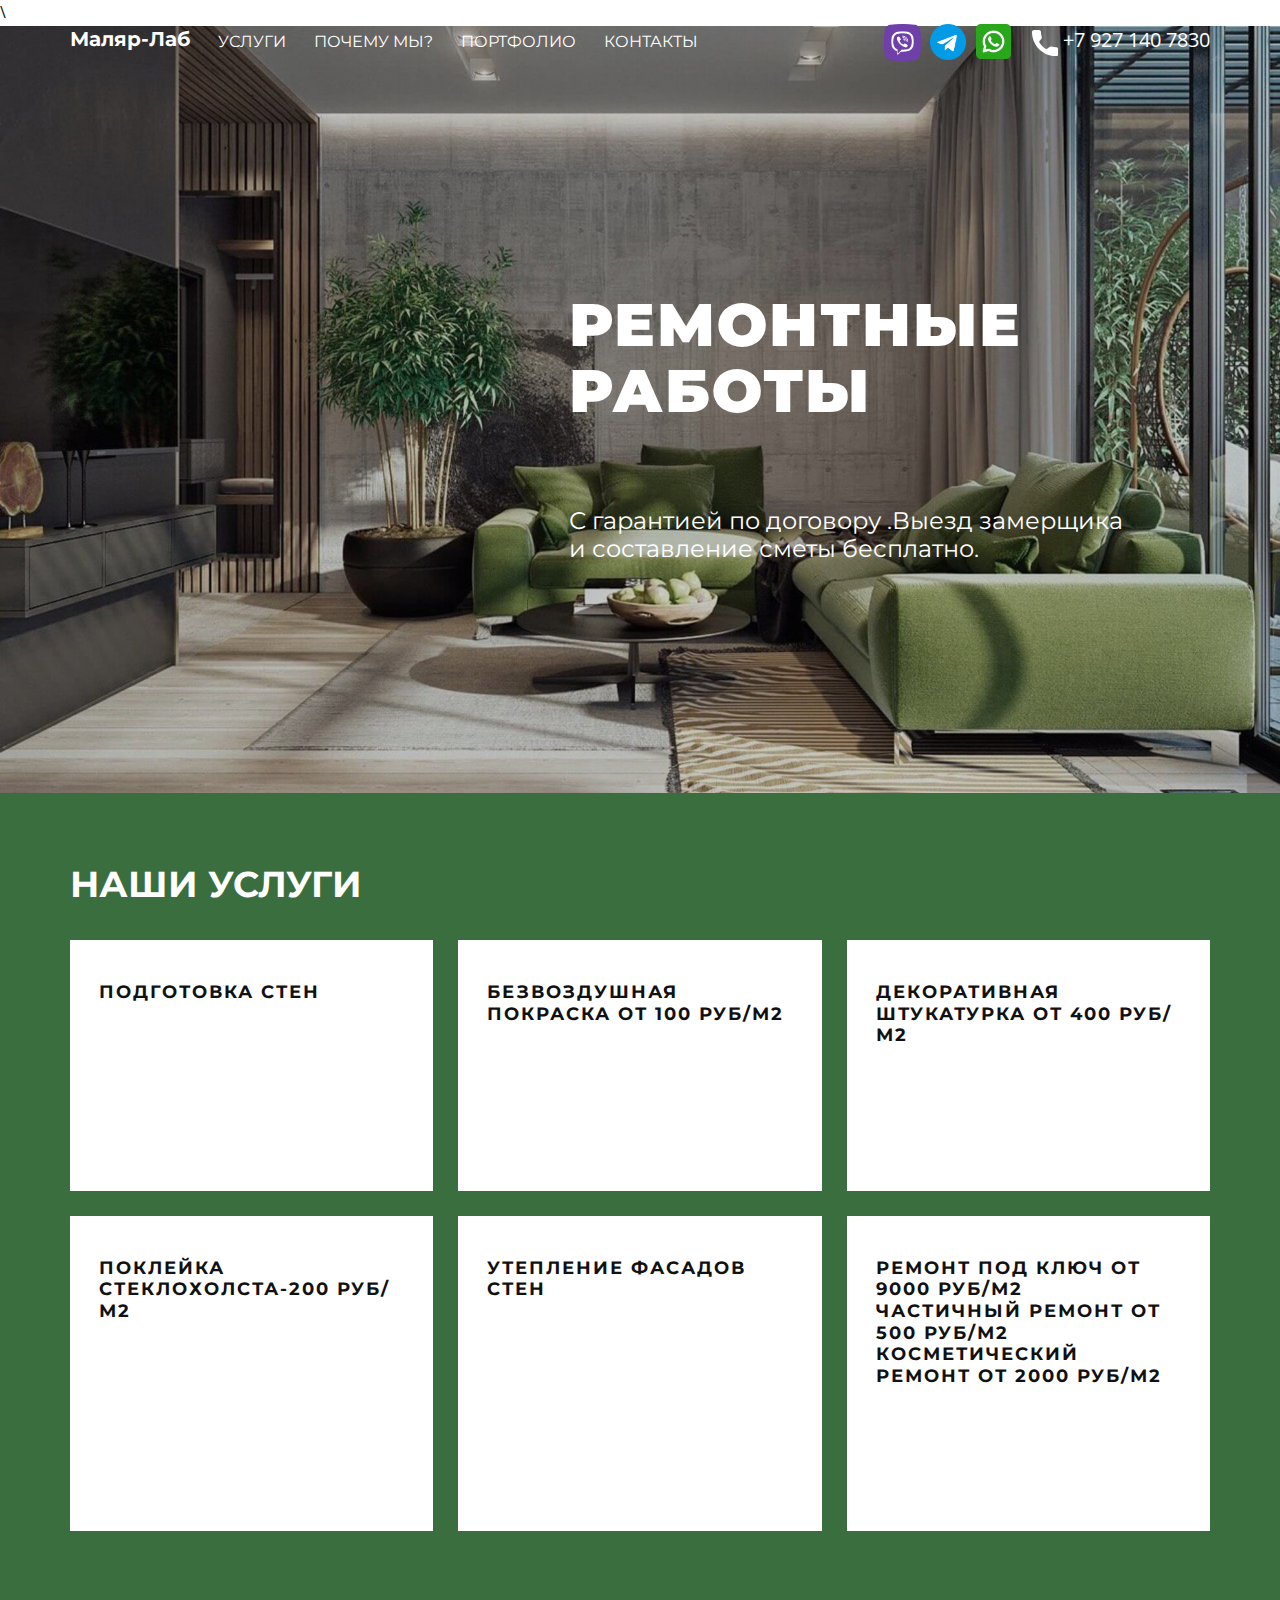
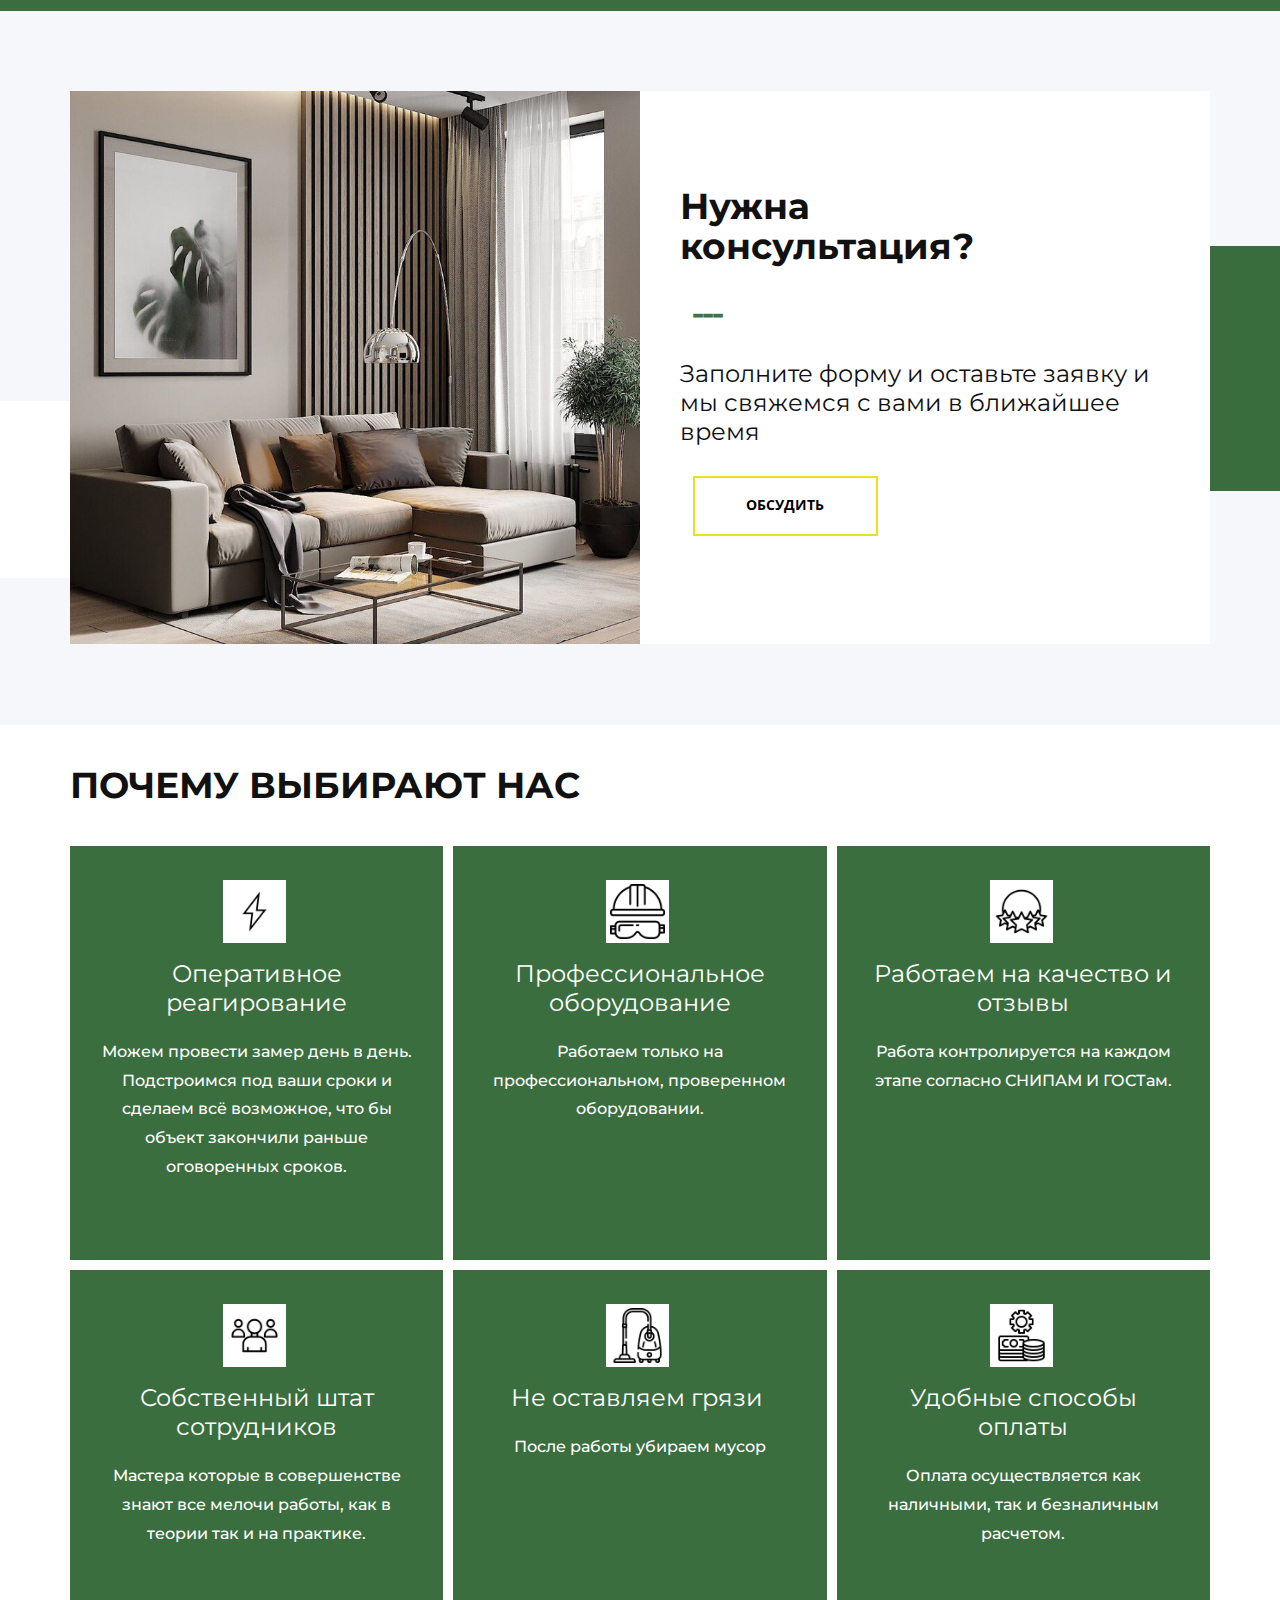
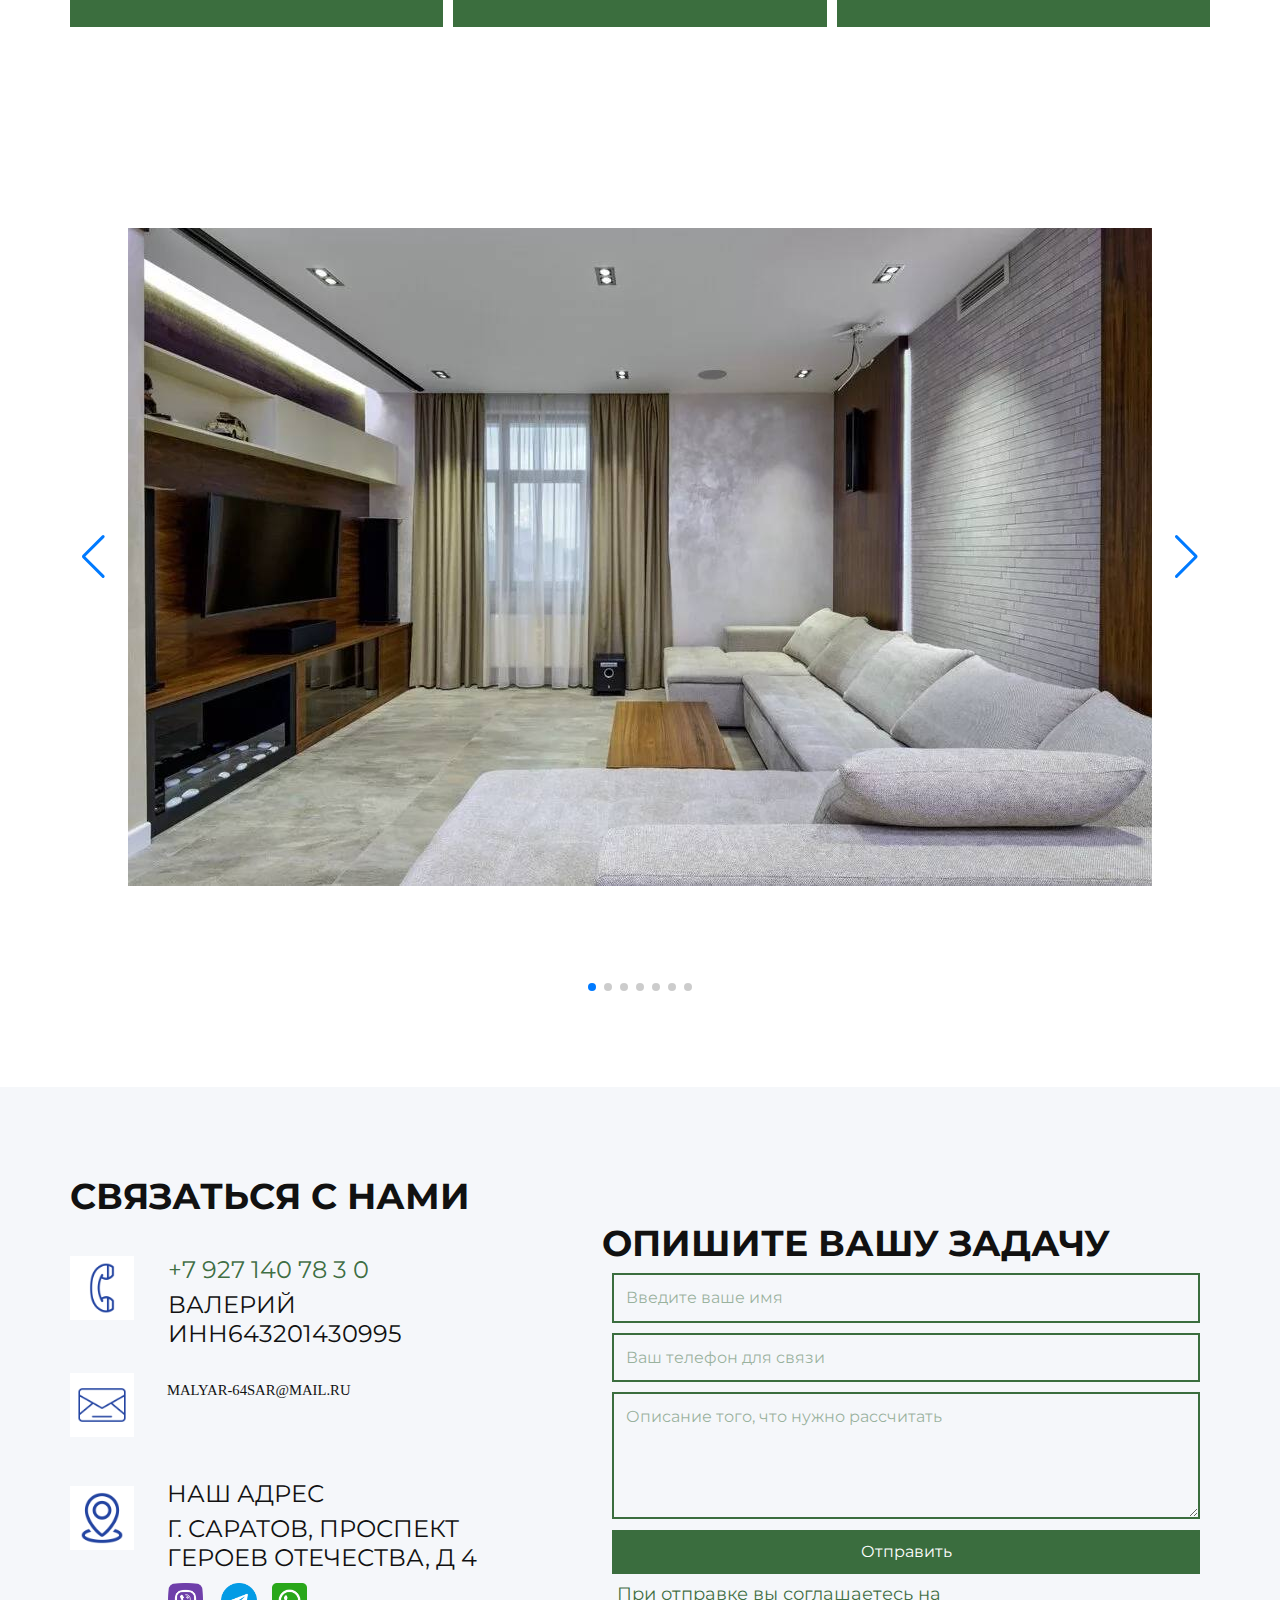
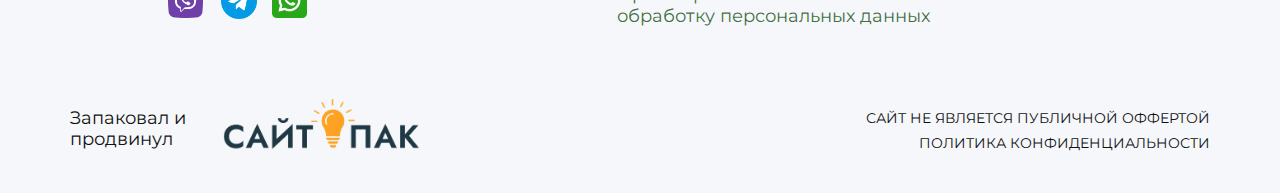
==== commit 24af2682: "refactor" ====
--- a/index.html
+++ b/index.html
@@ -150,7 +150,7 @@
         <a
           href="tel:+7 927 140 7830"
           class="u-active-none u-border-2 u-border-grey-75 u-border-no-bottom u-border-no-left u-border-no-right u-border-no-top u-bottom-left-radius-0 u-bottom-right-radius-0 u-btn u-btn-rectangle u-button-style u-hover-none u-none u-radius-0 u-top-left-radius-0 u-top-right-radius-0 u-btn-1"
-          ><span class="u-icon u-text-palette-1-base u-icon-1"
+          ><span class="u-icon u-shading u-icon-1"
             ><svg
               class="u-svg-content"
               viewBox="0 0 405.333 405.333"
@@ -165,10 +165,10 @@
           >&nbsp;​+7 927 140 7830
         </a>
         <p
-          class="u-custom-font u-heading-font u-large-text u-text u-text-palette-1-base u-text-variant u-text-1"
+          class="u-custom-font u-heading-font u-large-text u-text u-shading u-text-variant u-text-1"
         >
           <a
-            class="u-active-none u-border-none u-btn u-button-link u-button-style u-hover-none u-none u-text-palette-1-base u-btn-2"
+            class="u-active-none u-border-none u-btn u-button-link u-button-style u-hover-none u-none u-shading u-btn-2"
             href="/"
             >Маляр-Лаб</a
           >
@@ -211,7 +211,7 @@
             <ul class="u-custom-font u-heading-font u-nav u-unstyled u-nav-1">
               <li class="u-nav-item">
                 <a
-                  class="u-active-palette-1-base u-button-style u-hover-palette-3-base u-nav-link u-text-active-white u-text-black"
+                  class="u-active-palette-1-base u-button-style u-hover-palette-3-base u-nav-link u-text-active-white u-text-white"
                   href="#uslugi"
                   style="padding: 10px 12px"
                   >Услуги</a
@@ -219,7 +219,7 @@
               </li>
               <li class="u-nav-item">
                 <a
-                  class="u-active-palette-1-base u-button-style u-hover-palette-3-base u-nav-link u-text-active-white u-text-black"
+                  class="u-active-palette-1-base u-button-style u-hover-palette-3-base u-nav-link u-text-active-white u-text-white"
                   href="#pochemu-my"
                   style="padding: 10px 12px"
                   >Почему мы?</a
@@ -227,7 +227,7 @@
               </li>
               <li class="u-nav-item">
                 <a
-                  class="u-active-palette-1-base u-button-style u-hover-palette-3-base u-nav-link u-text-active-white u-text-black"
+                  class="u-active-palette-1-base u-button-style u-hover-palette-3-base u-nav-link u-text-active-white u-text-white"
                   href="#portfolio"
                   style="padding: 10px 12px"
                   >Портфолио</a
@@ -235,7 +235,7 @@
               </li>
               <li class="u-nav-item">
                 <a
-                  class="u-active-palette-1-base u-button-style u-hover-palette-3-base u-nav-link u-text-active-white u-text-black"
+                  class="u-active-palette-1-base u-button-style u-hover-palette-3-base u-nav-link u-text-active-white u-text-white"
                   href="#kontakty"
                   style="padding: 10px 12px"
                   >Контакты</a
--- a/nicepage-site.css
+++ b/nicepage-site.css
@@ -9582,7 +9582,7 @@
 }
 .u-button-style.u-border-grey-75 {
   border-color: #404040 !important;
-  color: #404040 !important;
+  color: #fff !important;
   background-color: transparent !important;
 }
 .u-button-style.u-border-grey-75:hover,
@@ -12698,7 +12698,7 @@
 li.active > a.u-button-style.u-text-palette-1-base[class*="u-border-"],
 a.u-button-style.u-text-palette-1-base,
 a.u-button-style.u-text-palette-1-base[class*="u-border-"] {
-  color: #2344a1 !important;
+  color: #155219d6 !important;
 }
 a.u-button-style.u-text-palette-1-base:hover,
 a.u-button-style.u-text-palette-1-base[class*="u-border-"]:hover,
@@ -12750,7 +12750,7 @@
   > .u-text-active-palette-1-base
   .u-svg-link,
 .u-text-hover-palette-1-base:focus .u-svg-link {
-  fill: #2344a1;
+  fill: #fff;
 }
 .u-link.u-text-palette-1-base:hover {
   color: #203d91 !important;
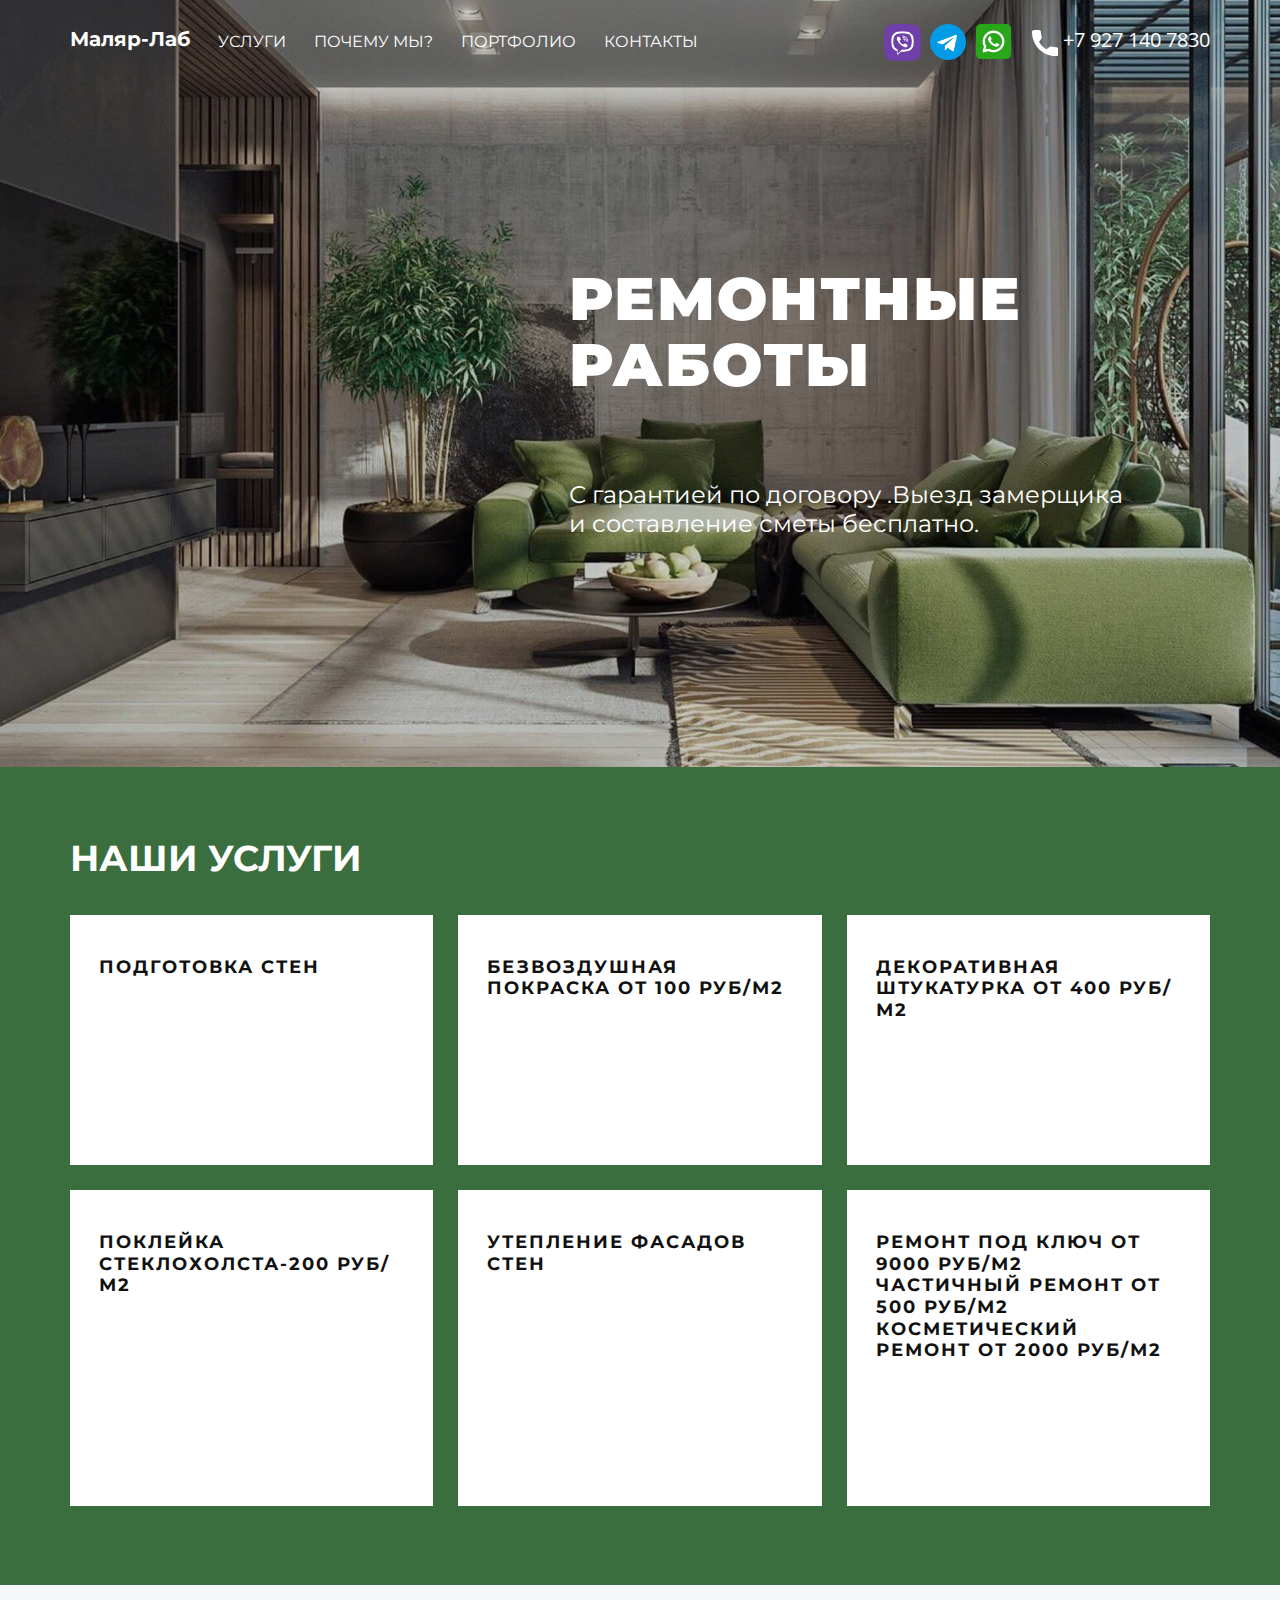
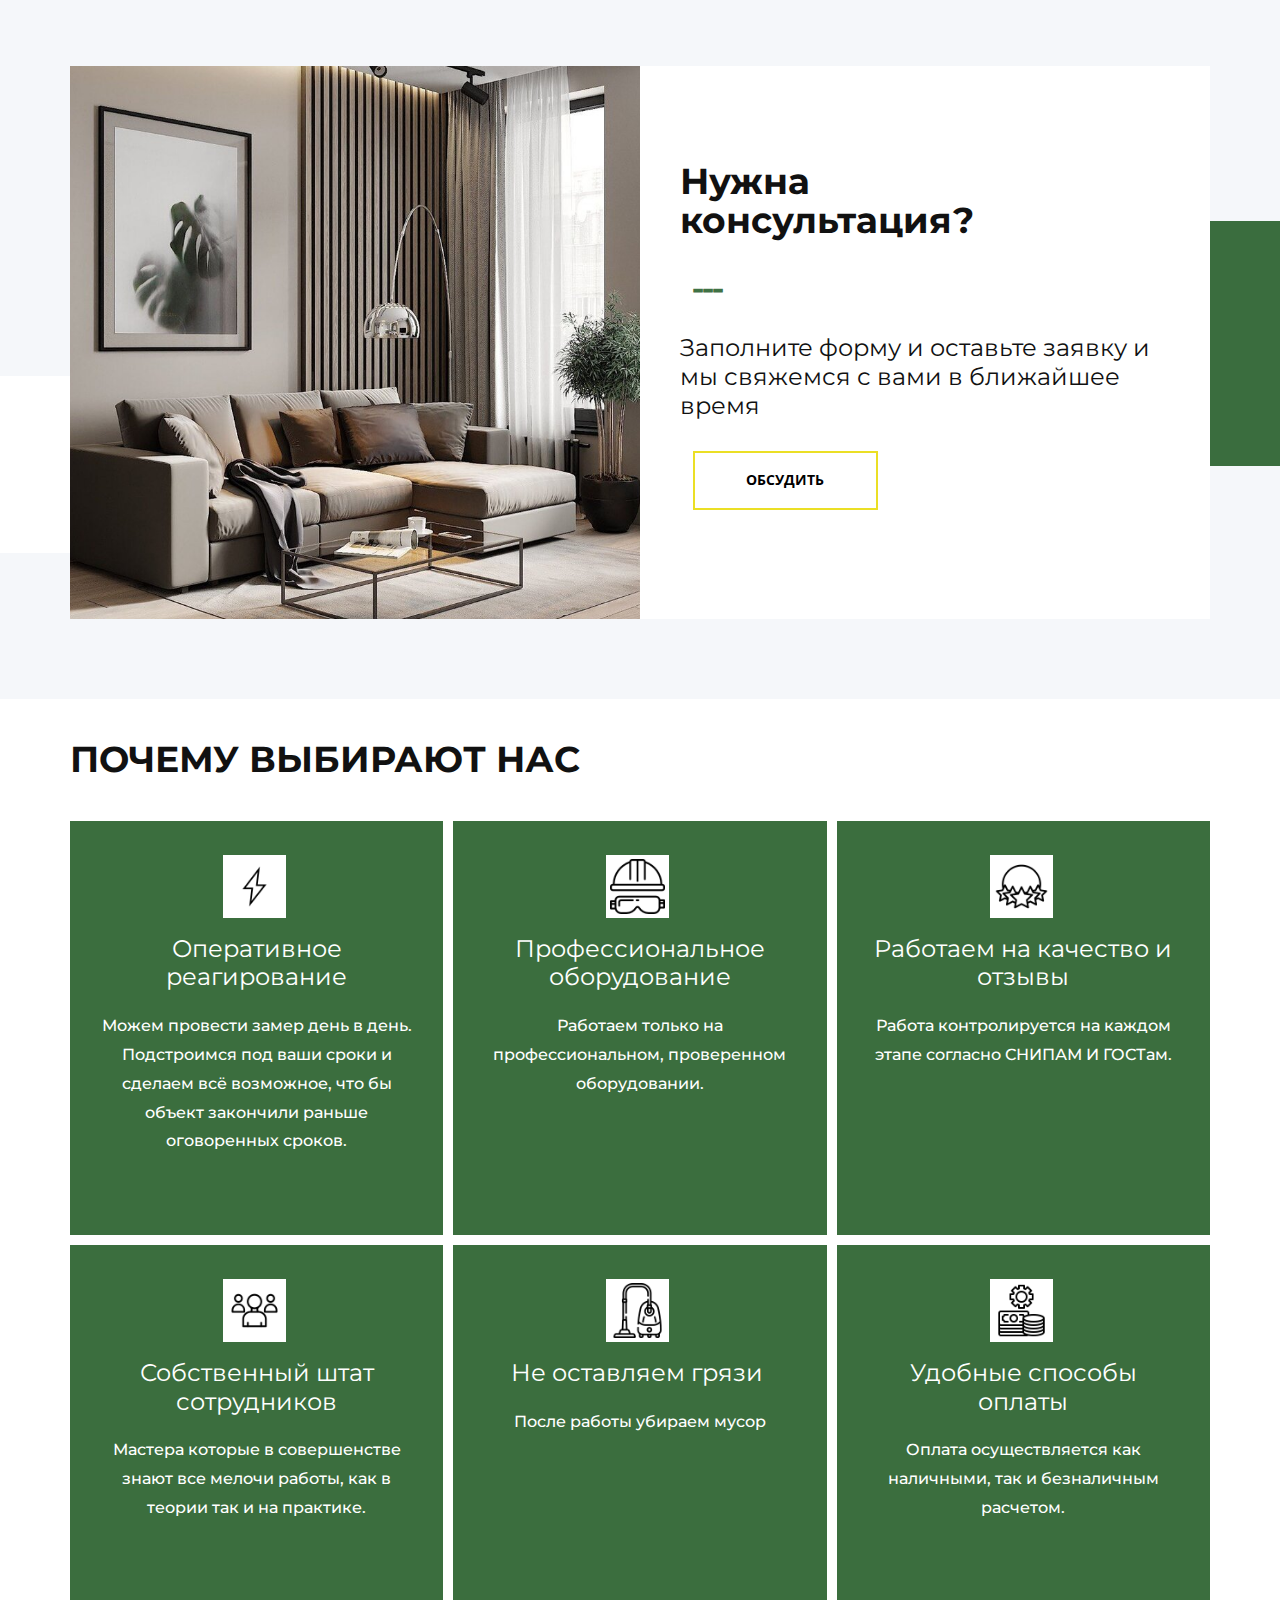
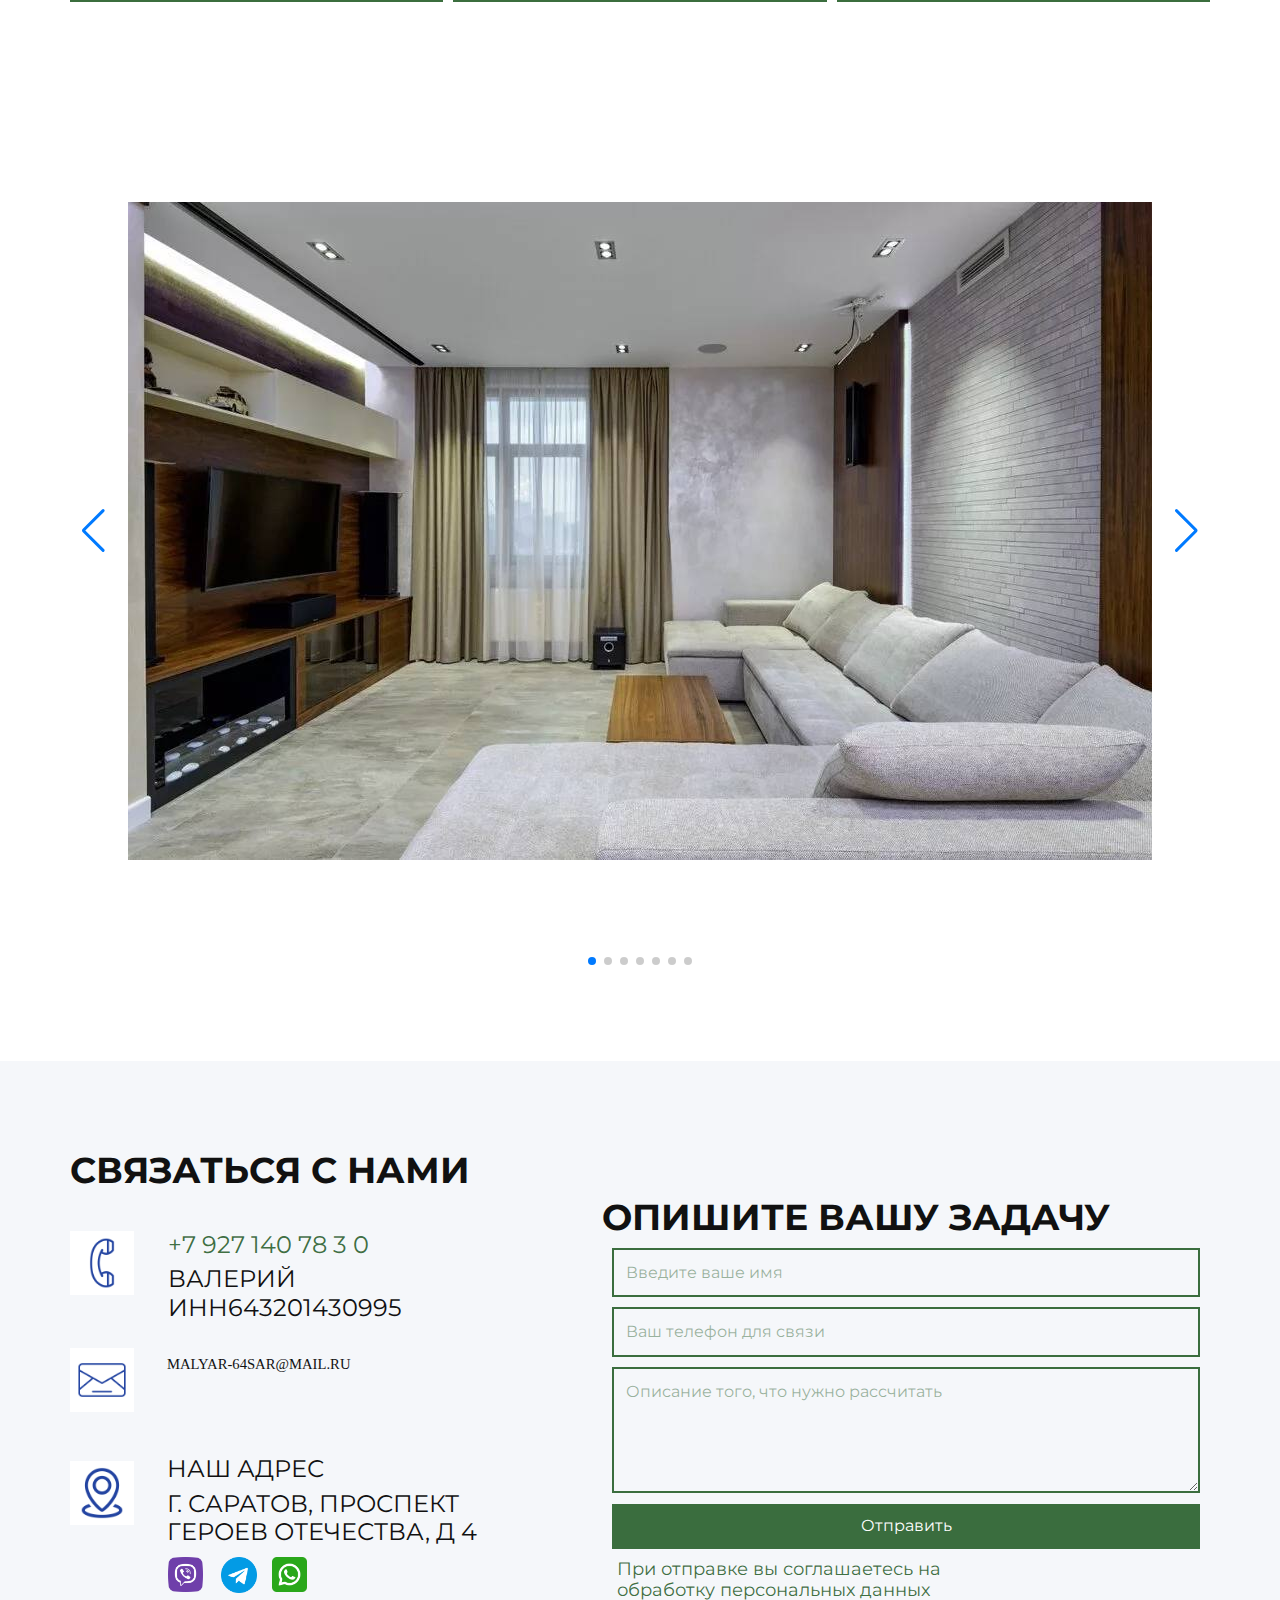
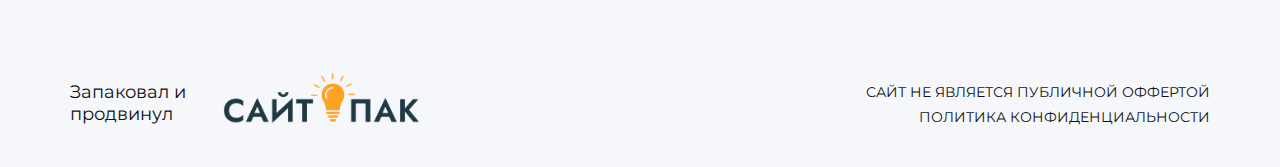
==== commit 7bd3546d: "refactor" ====
--- a/index.html
+++ b/index.html
@@ -3,7 +3,6 @@
   <head>
     <meta name="viewport" content="width=device-width, initial-scale=1.0" />
     <meta charset="utf-8" />
-    \
     <meta
       name="keywords"
       content="Нанесение декоративной штукатурки. Безвоздушная покраска. Шпаклевание по слоям. Поклейка обоев и стеклохолста. Шлифование Грунтование. Малярные работы. Маляр Саратов"
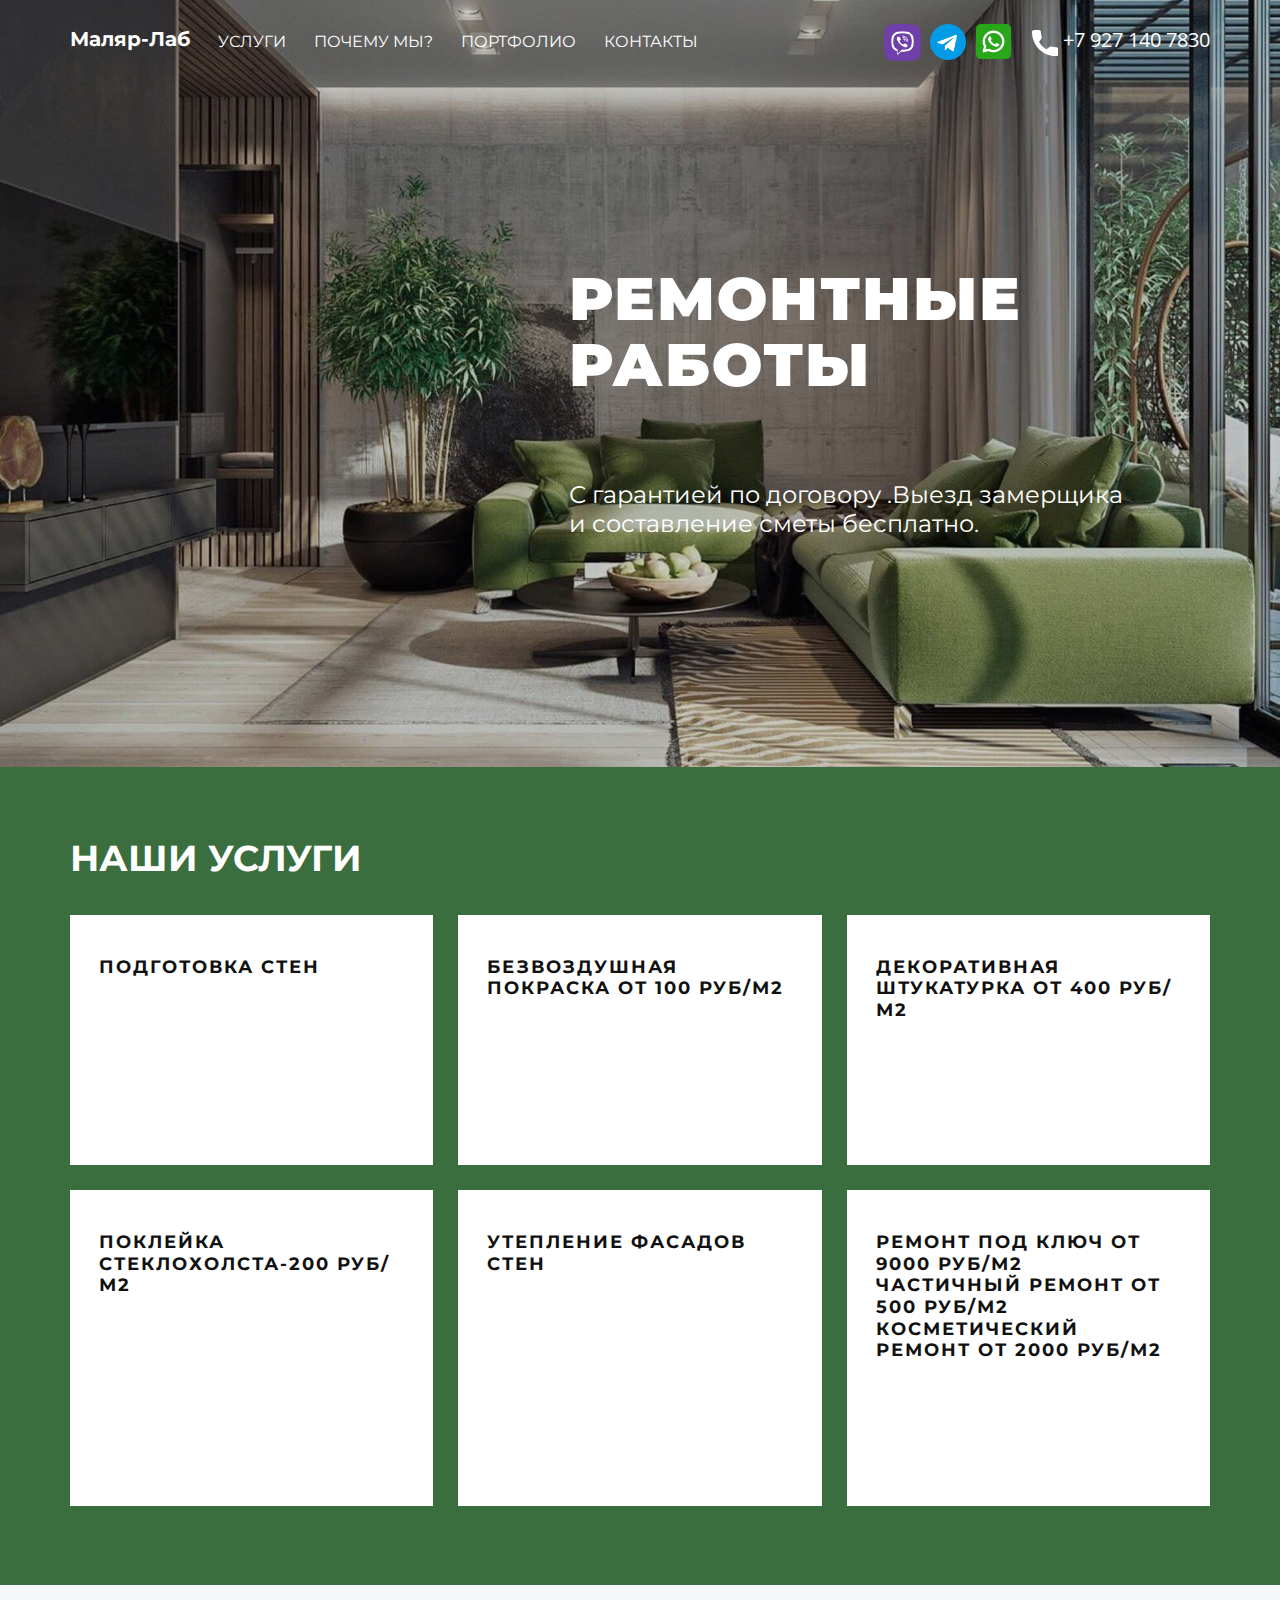
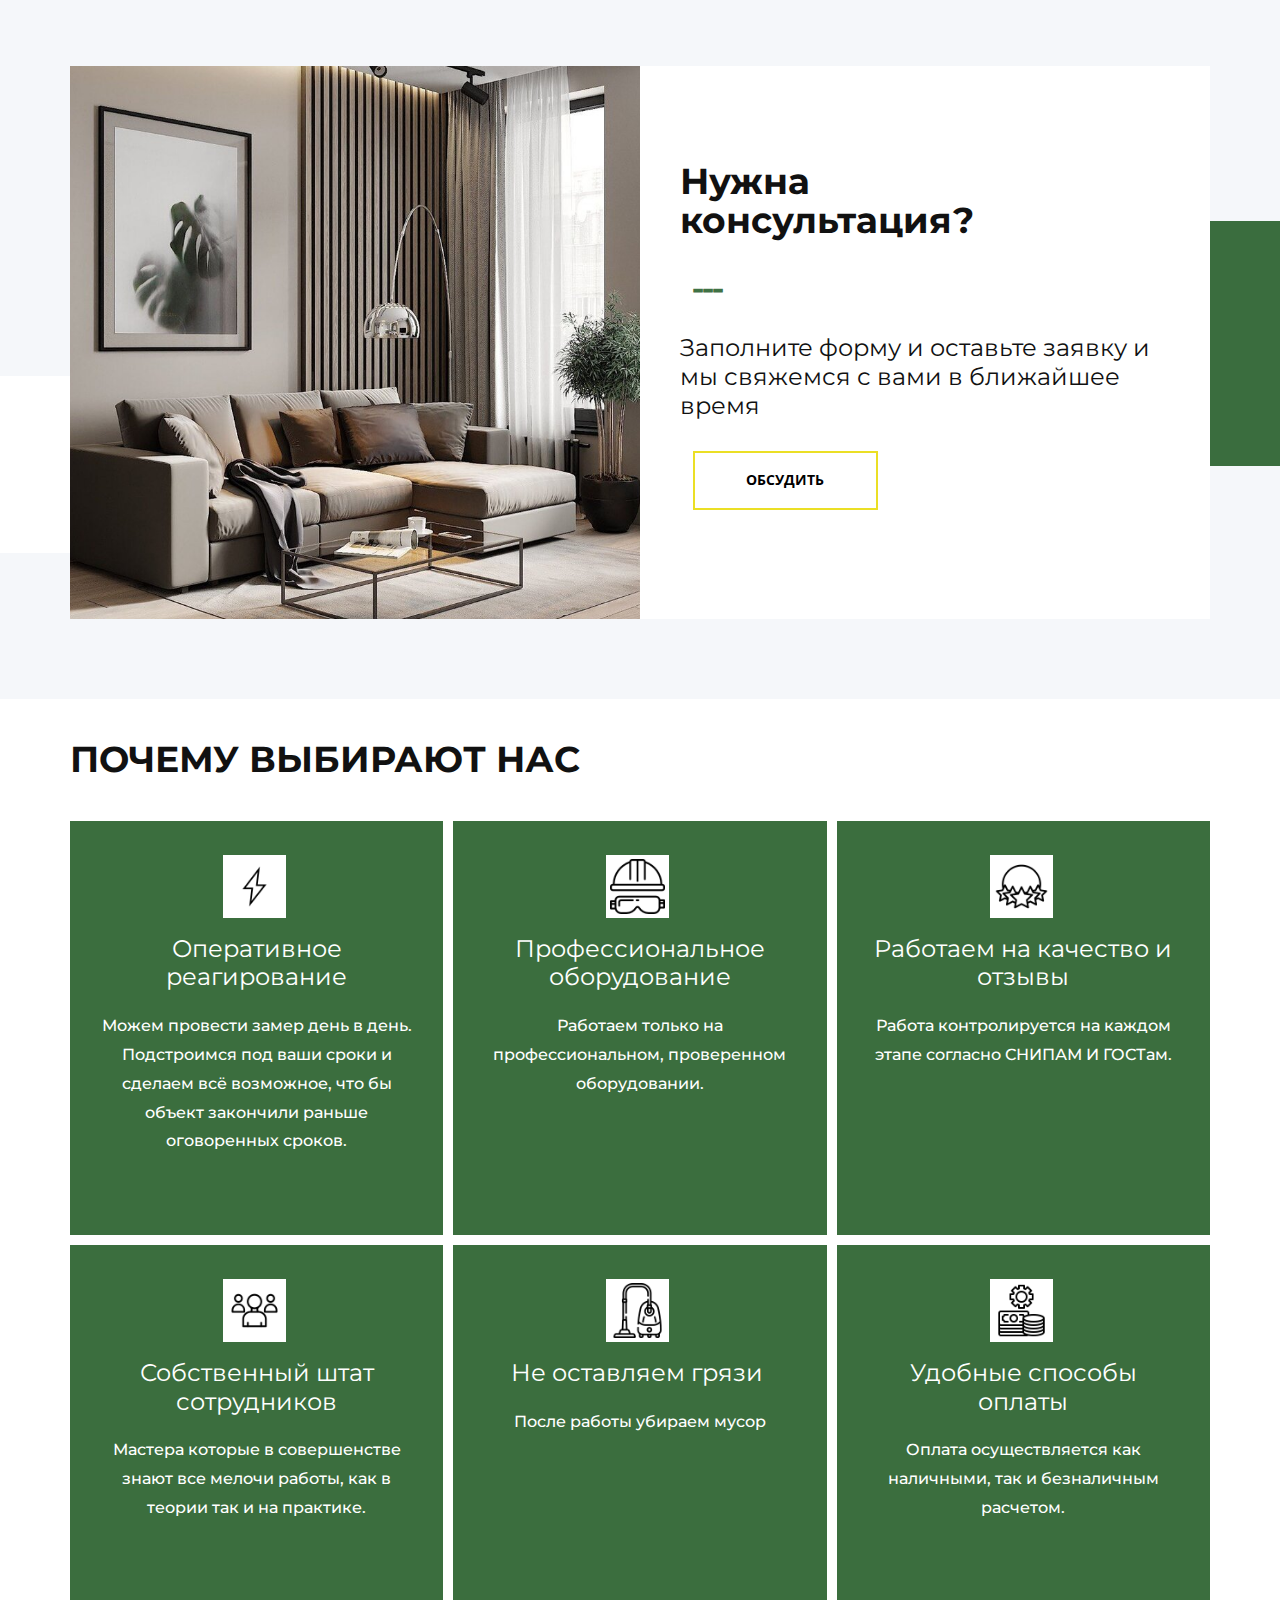
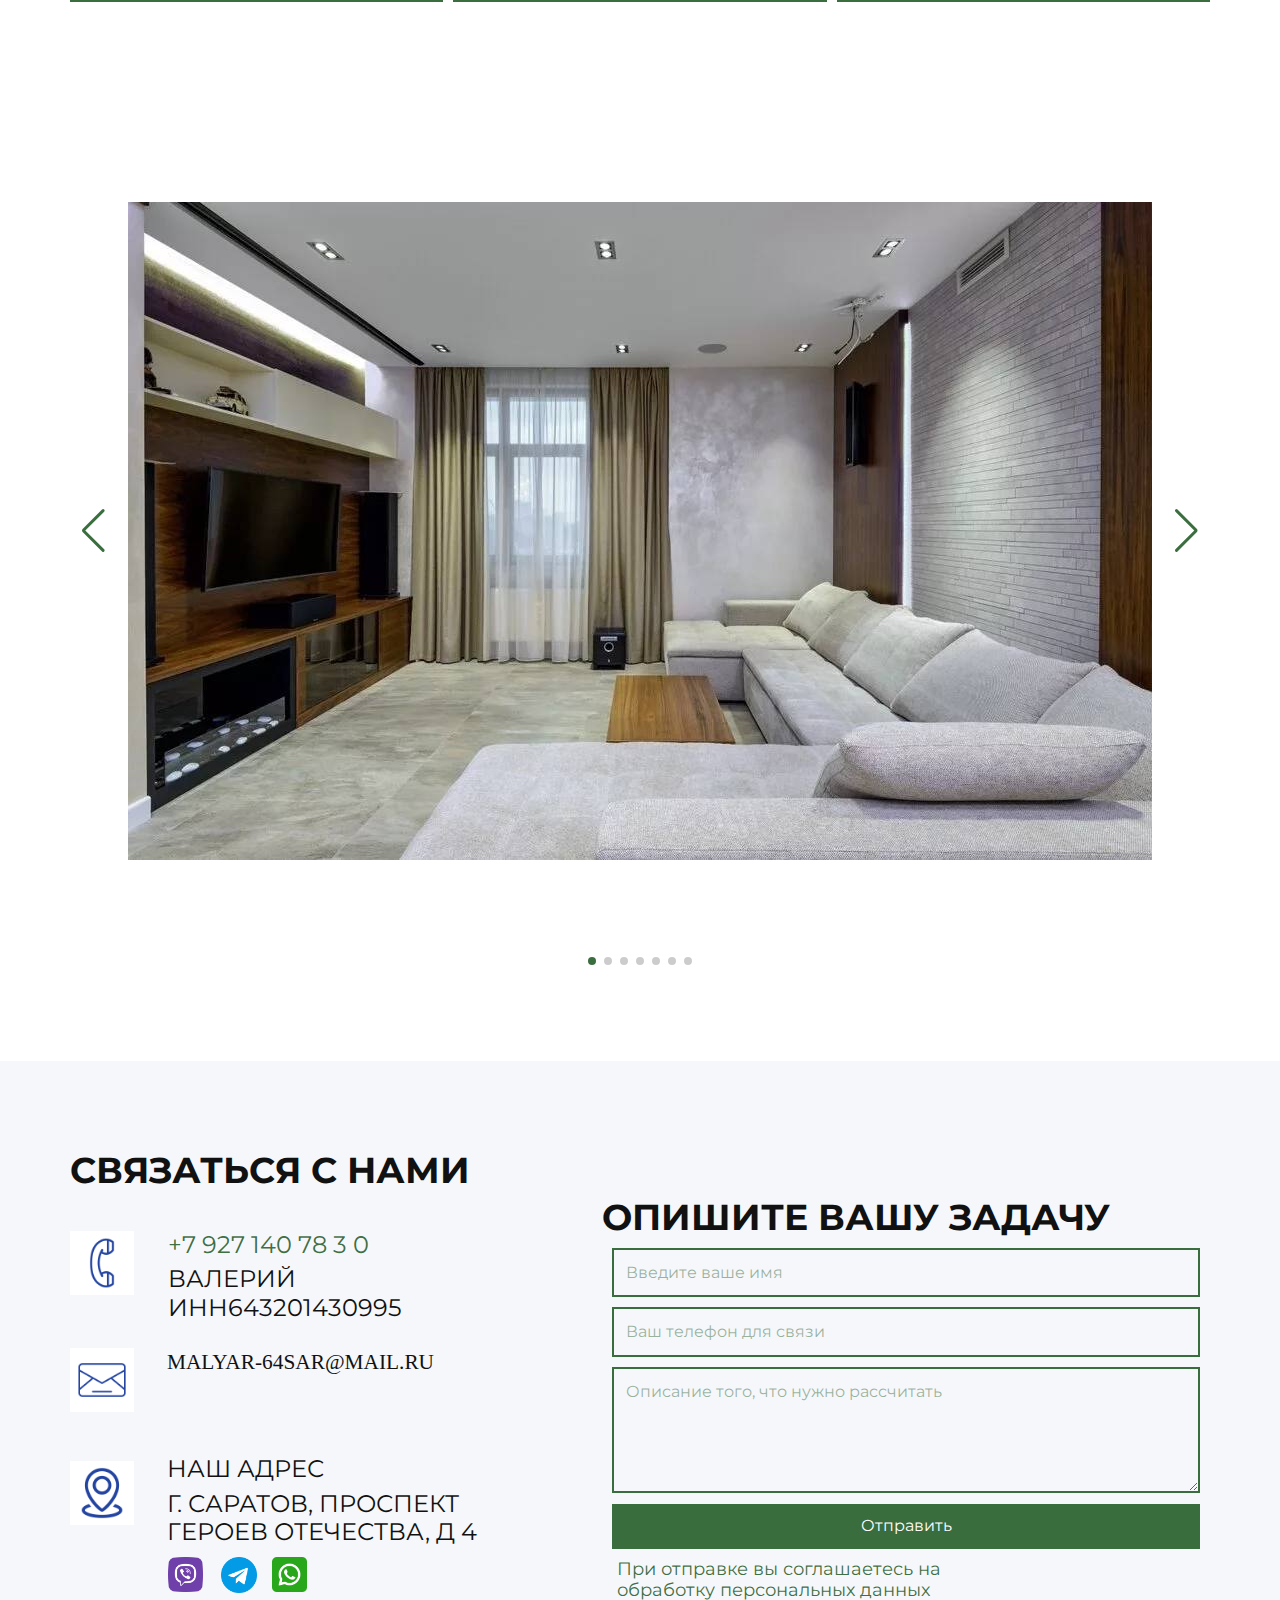
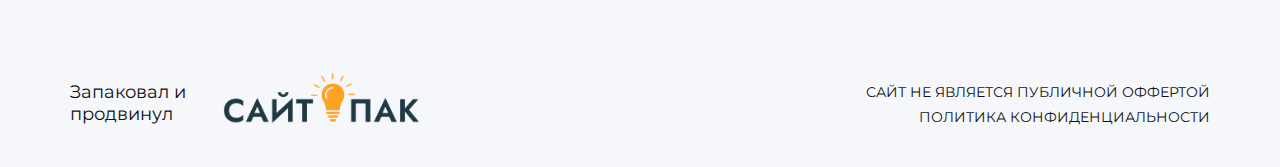
==== commit 9c22e0d9: "refactor" ====
--- a/index.html
+++ b/index.html
@@ -659,7 +659,7 @@
                       <h4 class="u-text u-text-default-xl u-text-4">
                         <span
                           style="
-                            font-size: 11pt;
+                            font-size: 16pt;
                             line-height: 115%;
                             font-family: 'Calibri', 'sans-serif';
                             mso-ascii-theme-font: minor-latin;
@@ -1169,6 +1169,17 @@
         object-fit: cover; /* Объект изображения будет обрезан, чтобы заполнить контейнер */
       }
 
+      /* Стили для кружков пагинации */
+      .swiper-pagination-bullet.swiper-pagination-bullet-active {
+        background: #155219d6;
+      }
+
+      /* Стили для кнопок пагинации */
+      .swiper-button-next,
+      .swiper-button-prev {
+        color: #155219d6;
+      }
+
       /* Медиа-запросы для различных разрешений */
 
       @media (min-width: 1200px) {
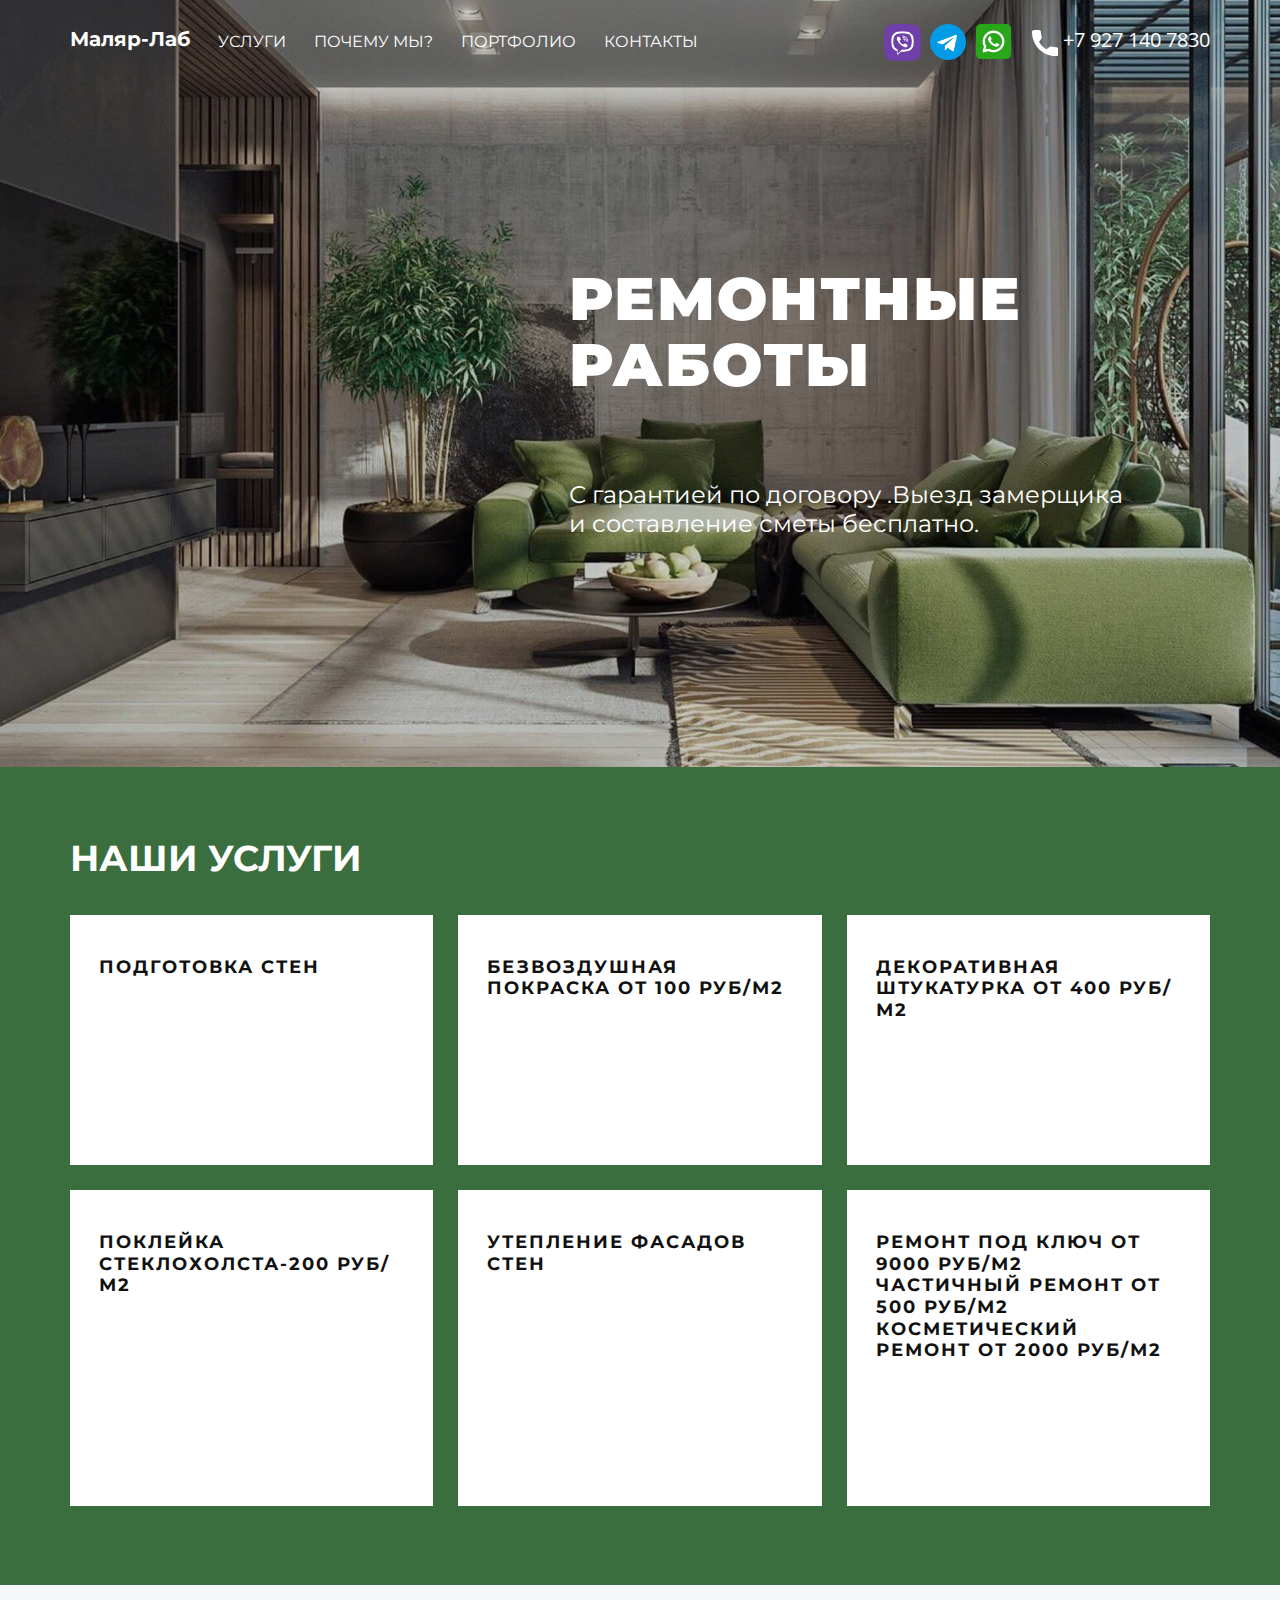
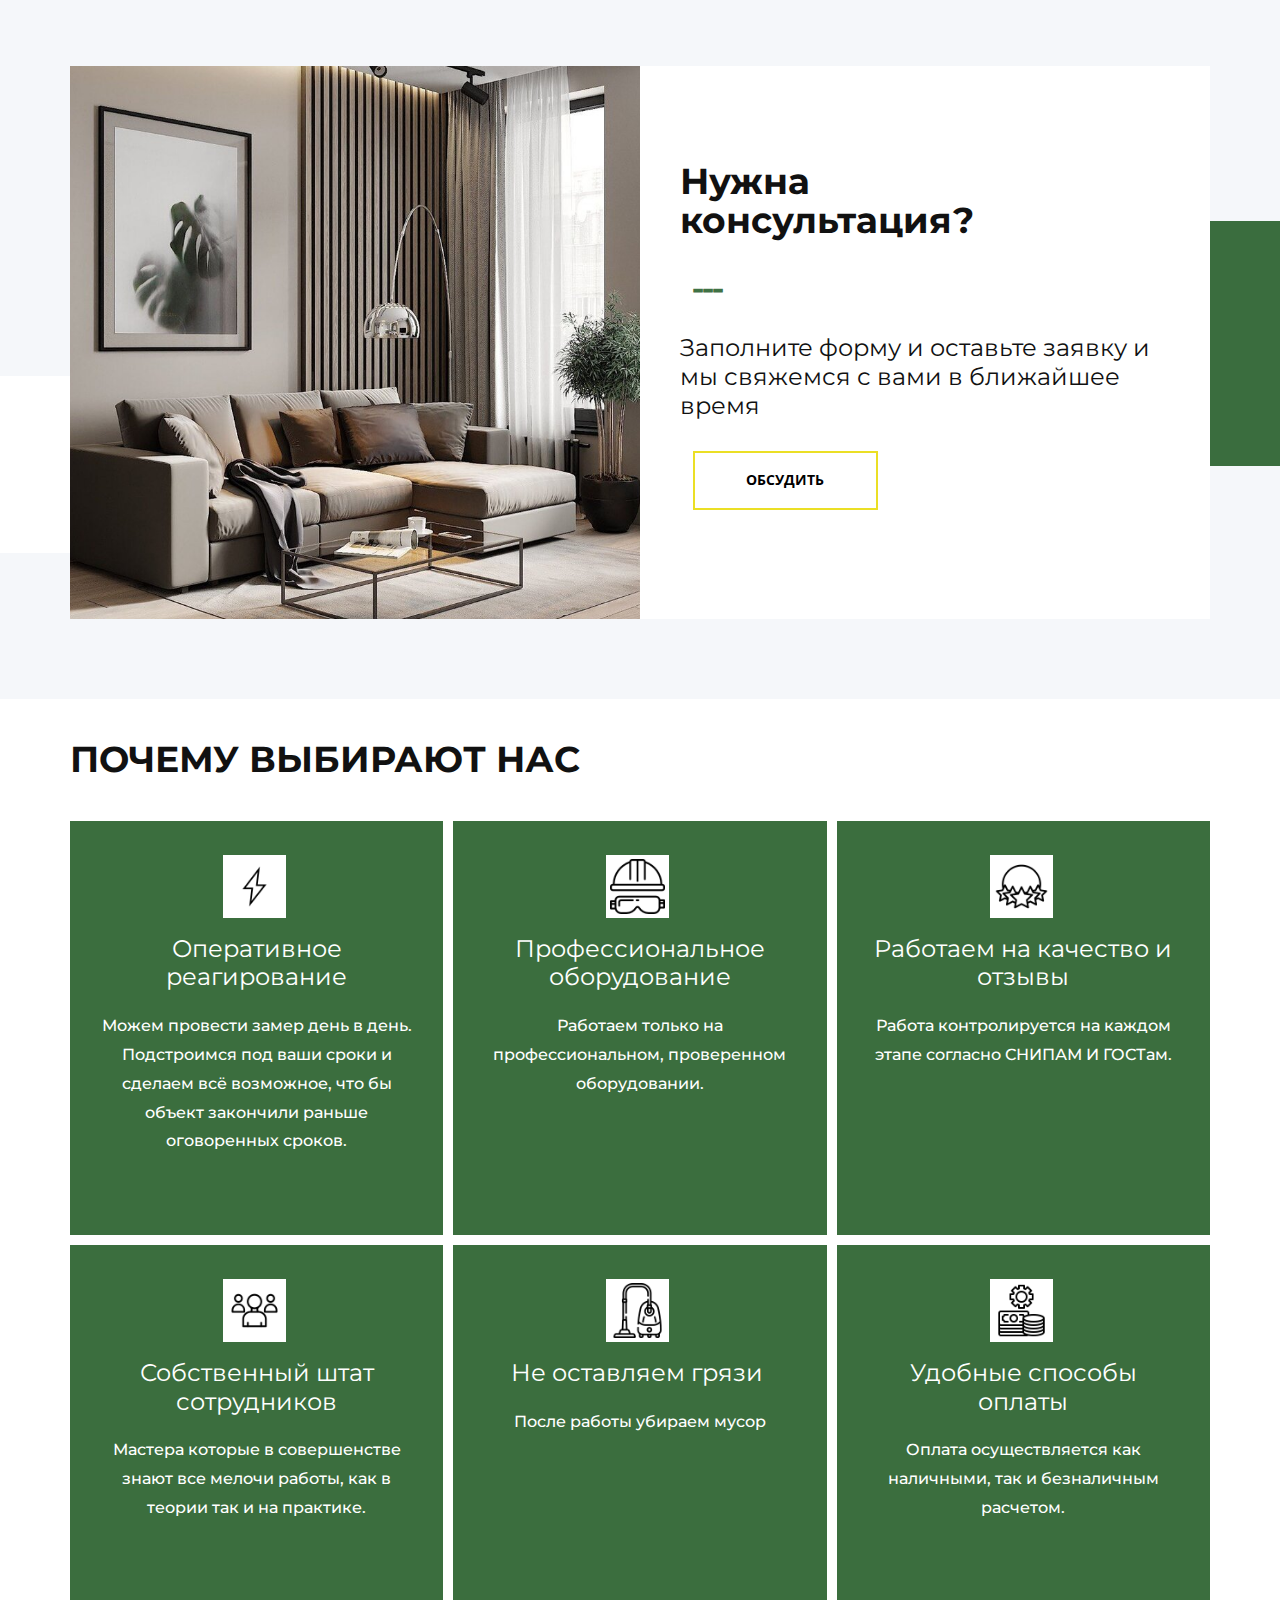
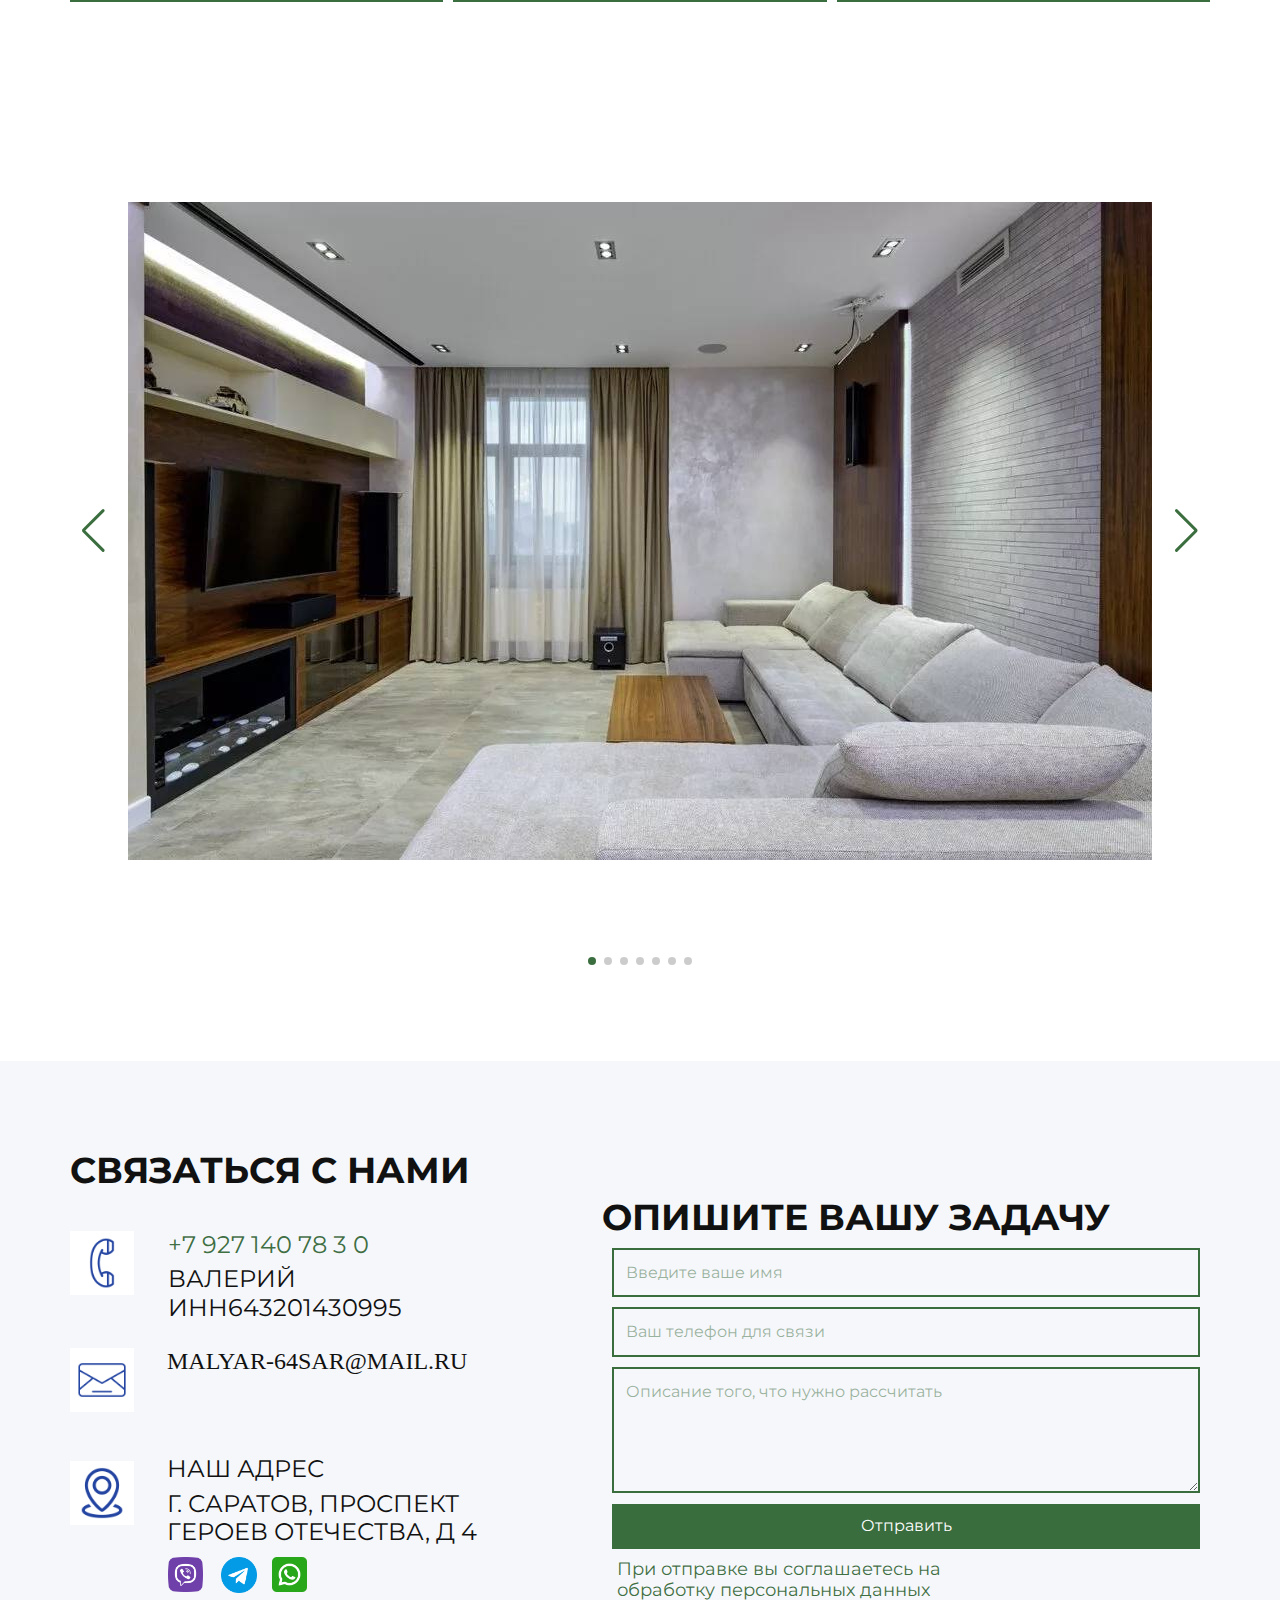
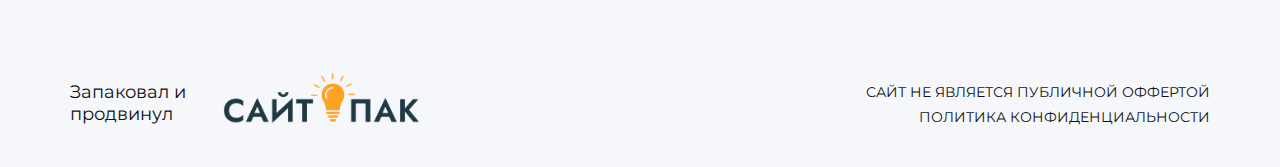
==== commit be318f1d: "refactor" ====
--- a/index.html
+++ b/index.html
@@ -659,7 +659,7 @@
                       <h4 class="u-text u-text-default-xl u-text-4">
                         <span
                           style="
-                            font-size: 16pt;
+                            font-size: 18pt;
                             line-height: 115%;
                             font-family: 'Calibri', 'sans-serif';
                             mso-ascii-theme-font: minor-latin;
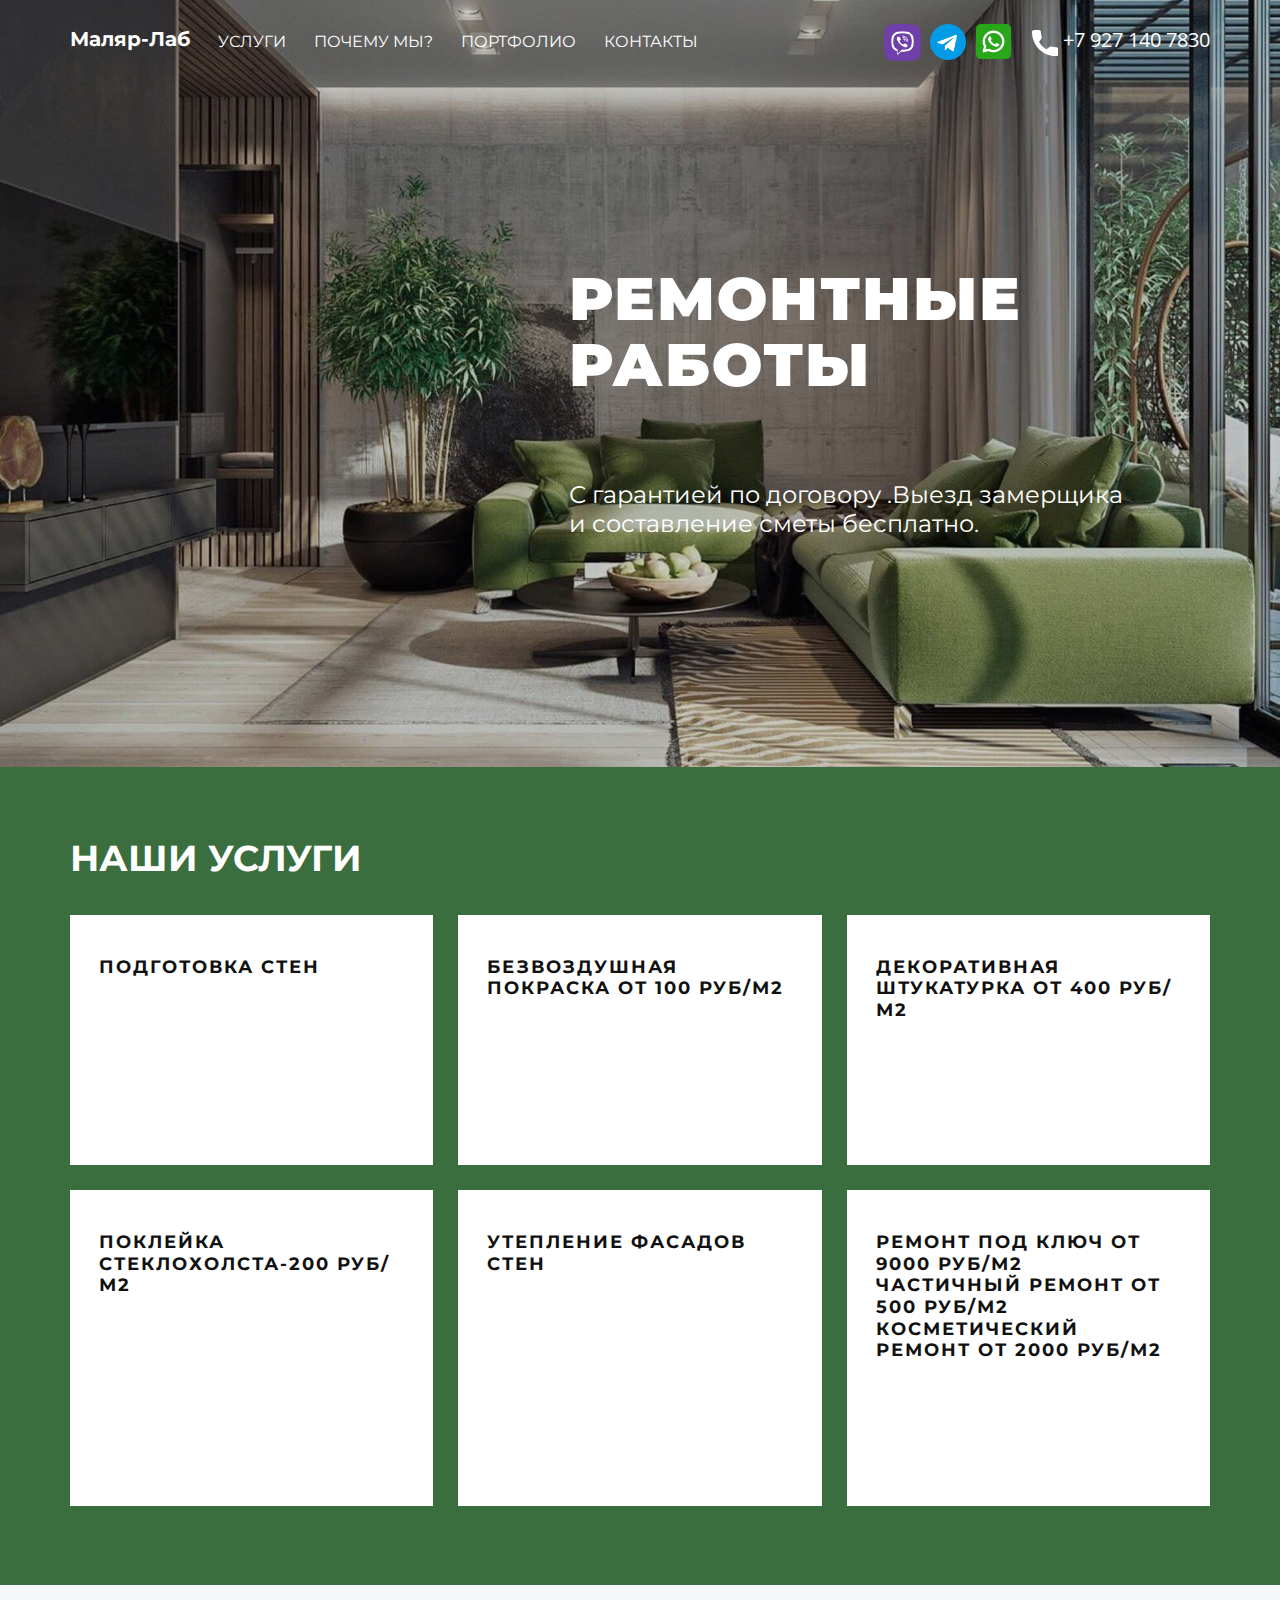
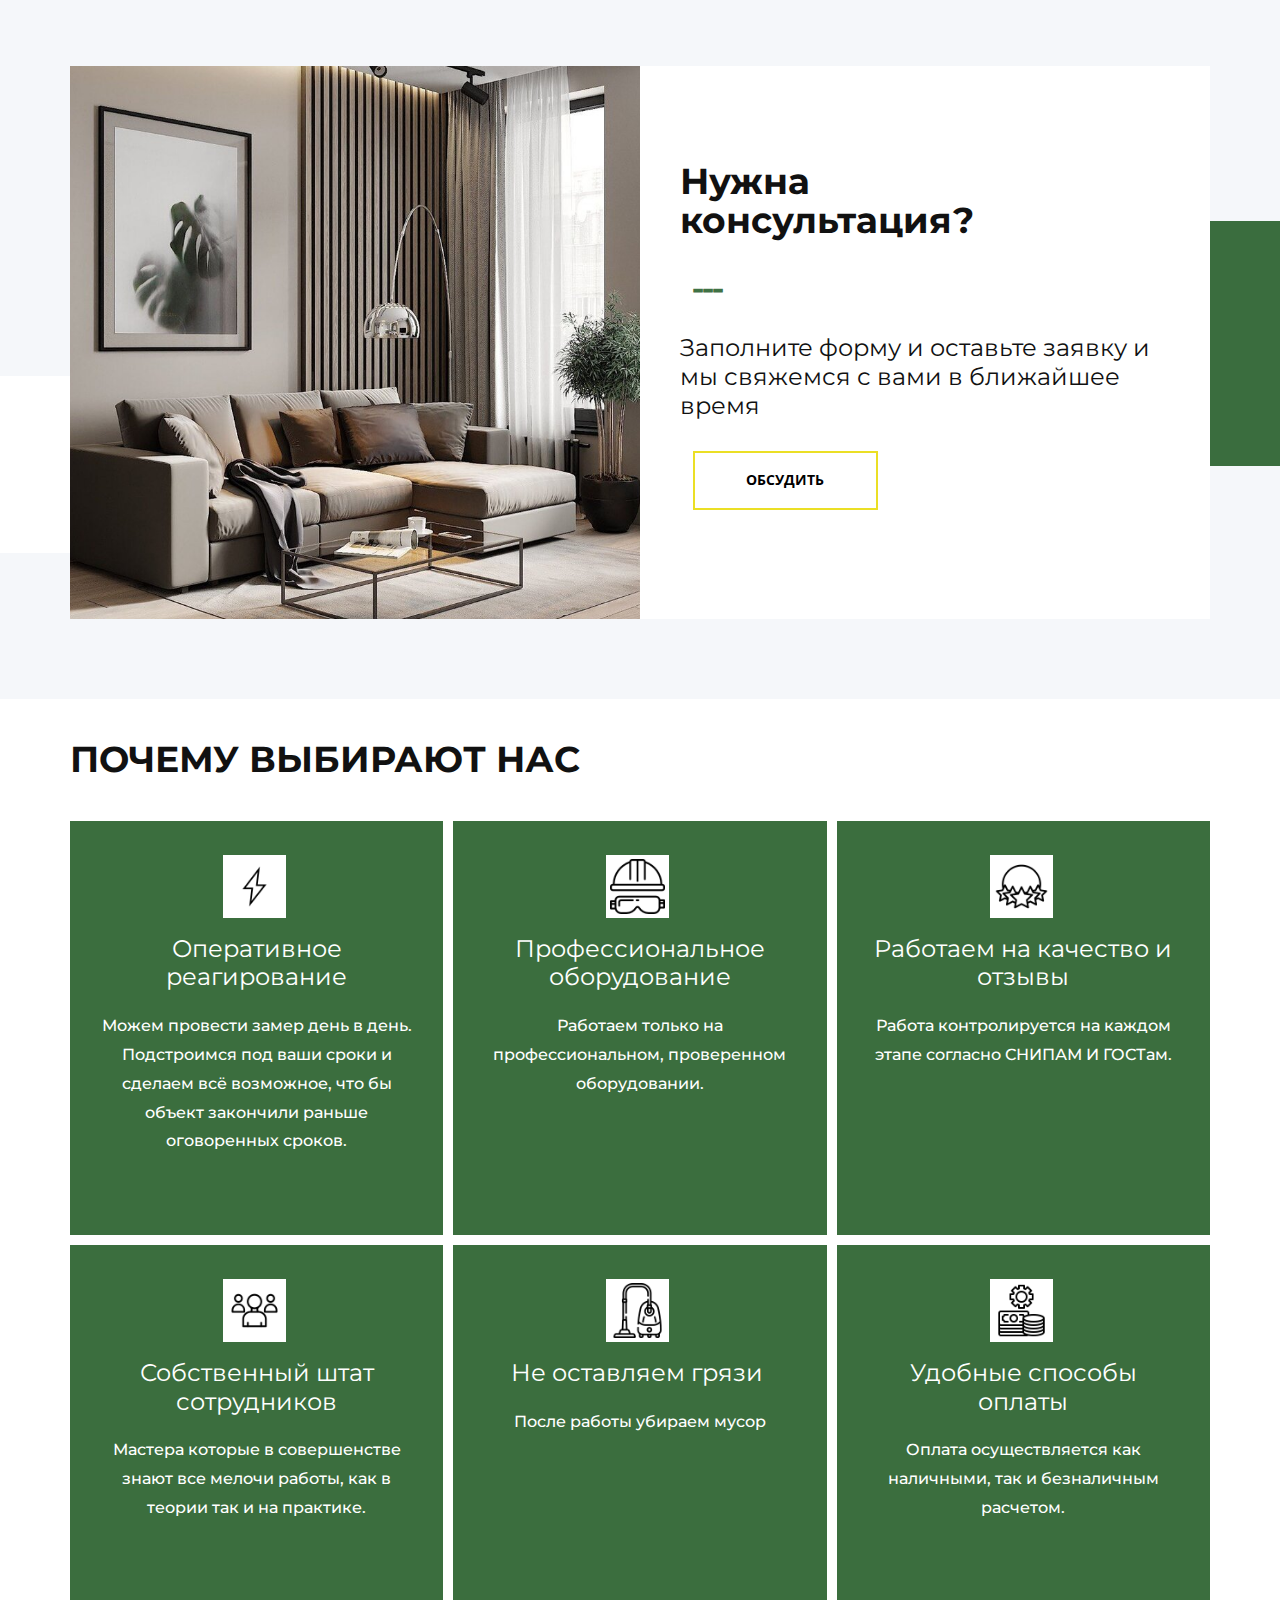
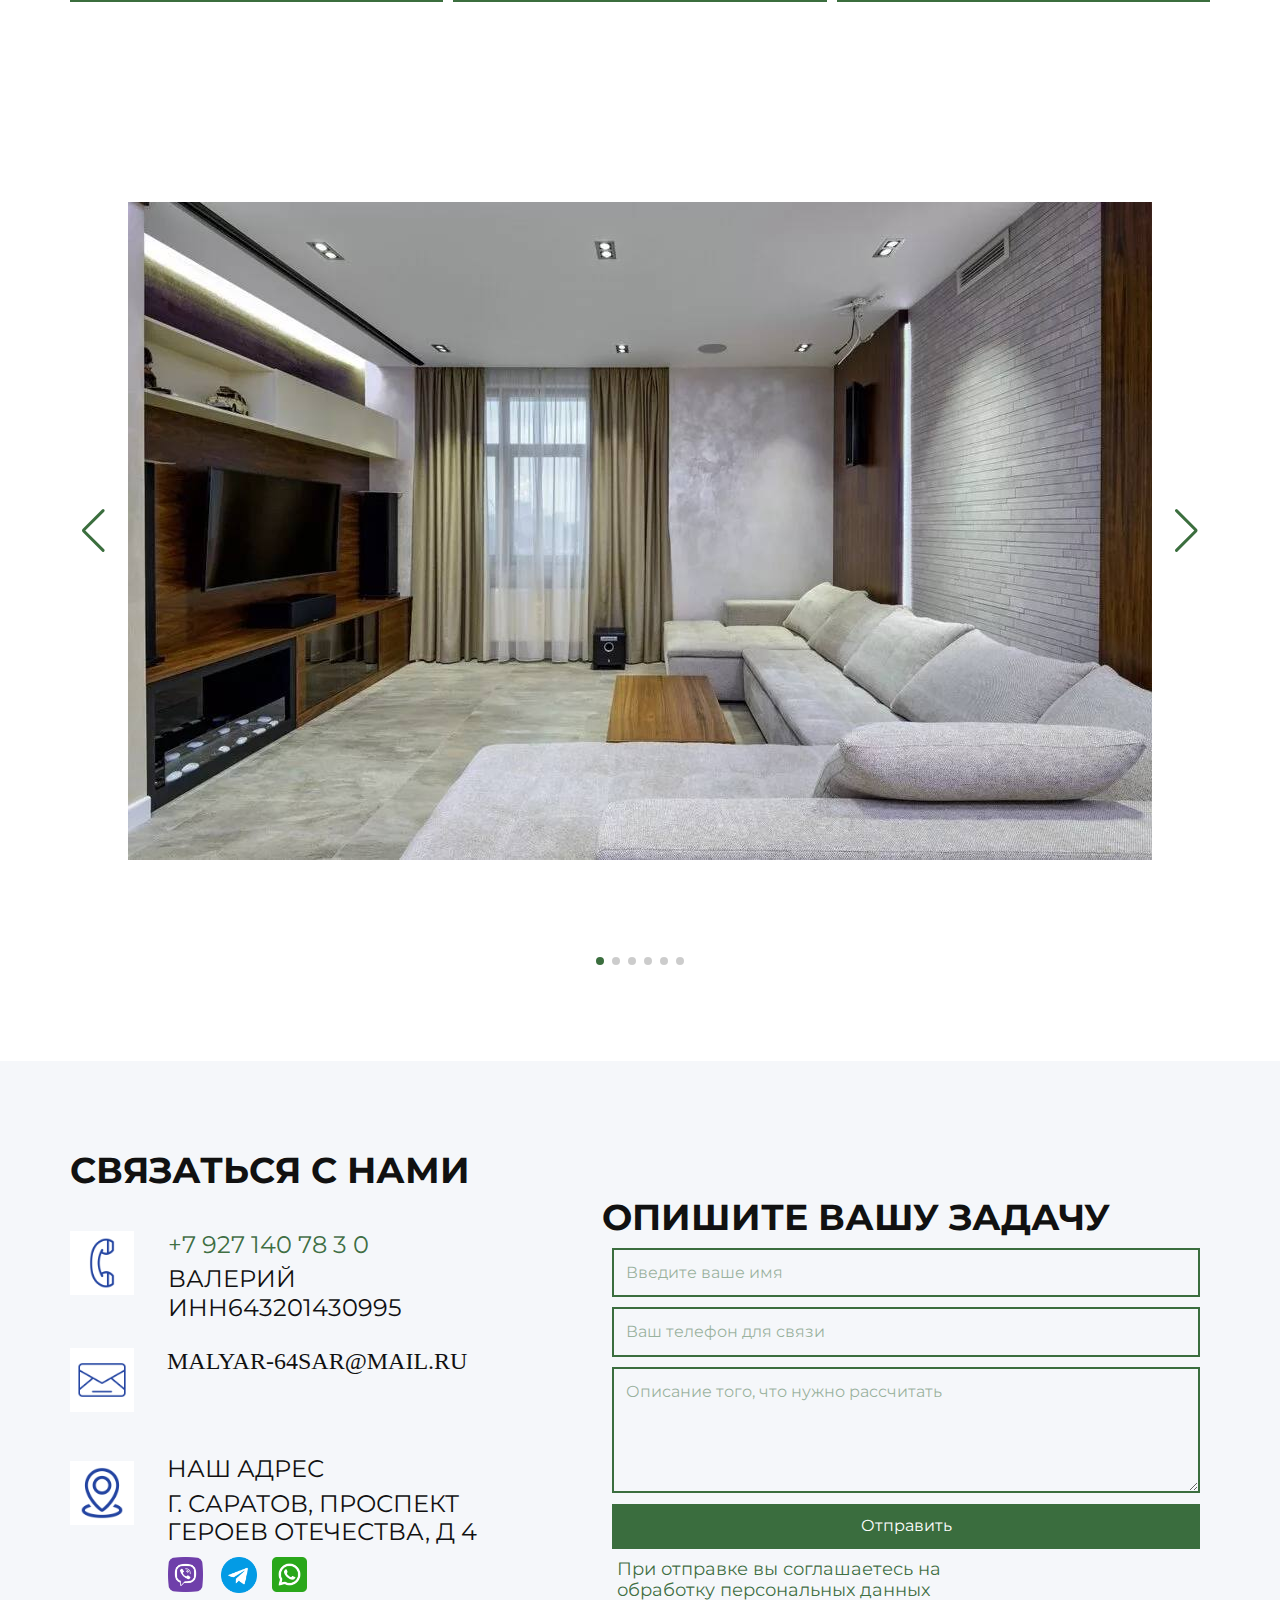
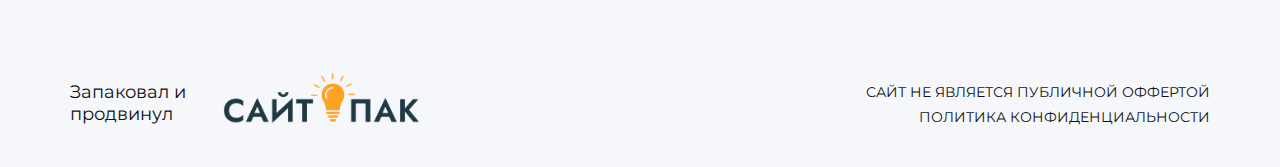
==== commit c084fac5: "refactor" ====
--- a/index.html
+++ b/index.html
@@ -604,7 +604,6 @@
           <div class="swiper-slide"><img src="./images/4.jpg" /></div>
           <div class="swiper-slide"><img src="./images/5.jpg" /></div>
           <div class="swiper-slide"><img src="./images/6.jpg" /></div>
-          <div class="swiper-slide"><img src="./images/7.jpg" /></div>
         </div>
         <!-- If we need pagination -->
         <div class="swiper-pagination"></div>
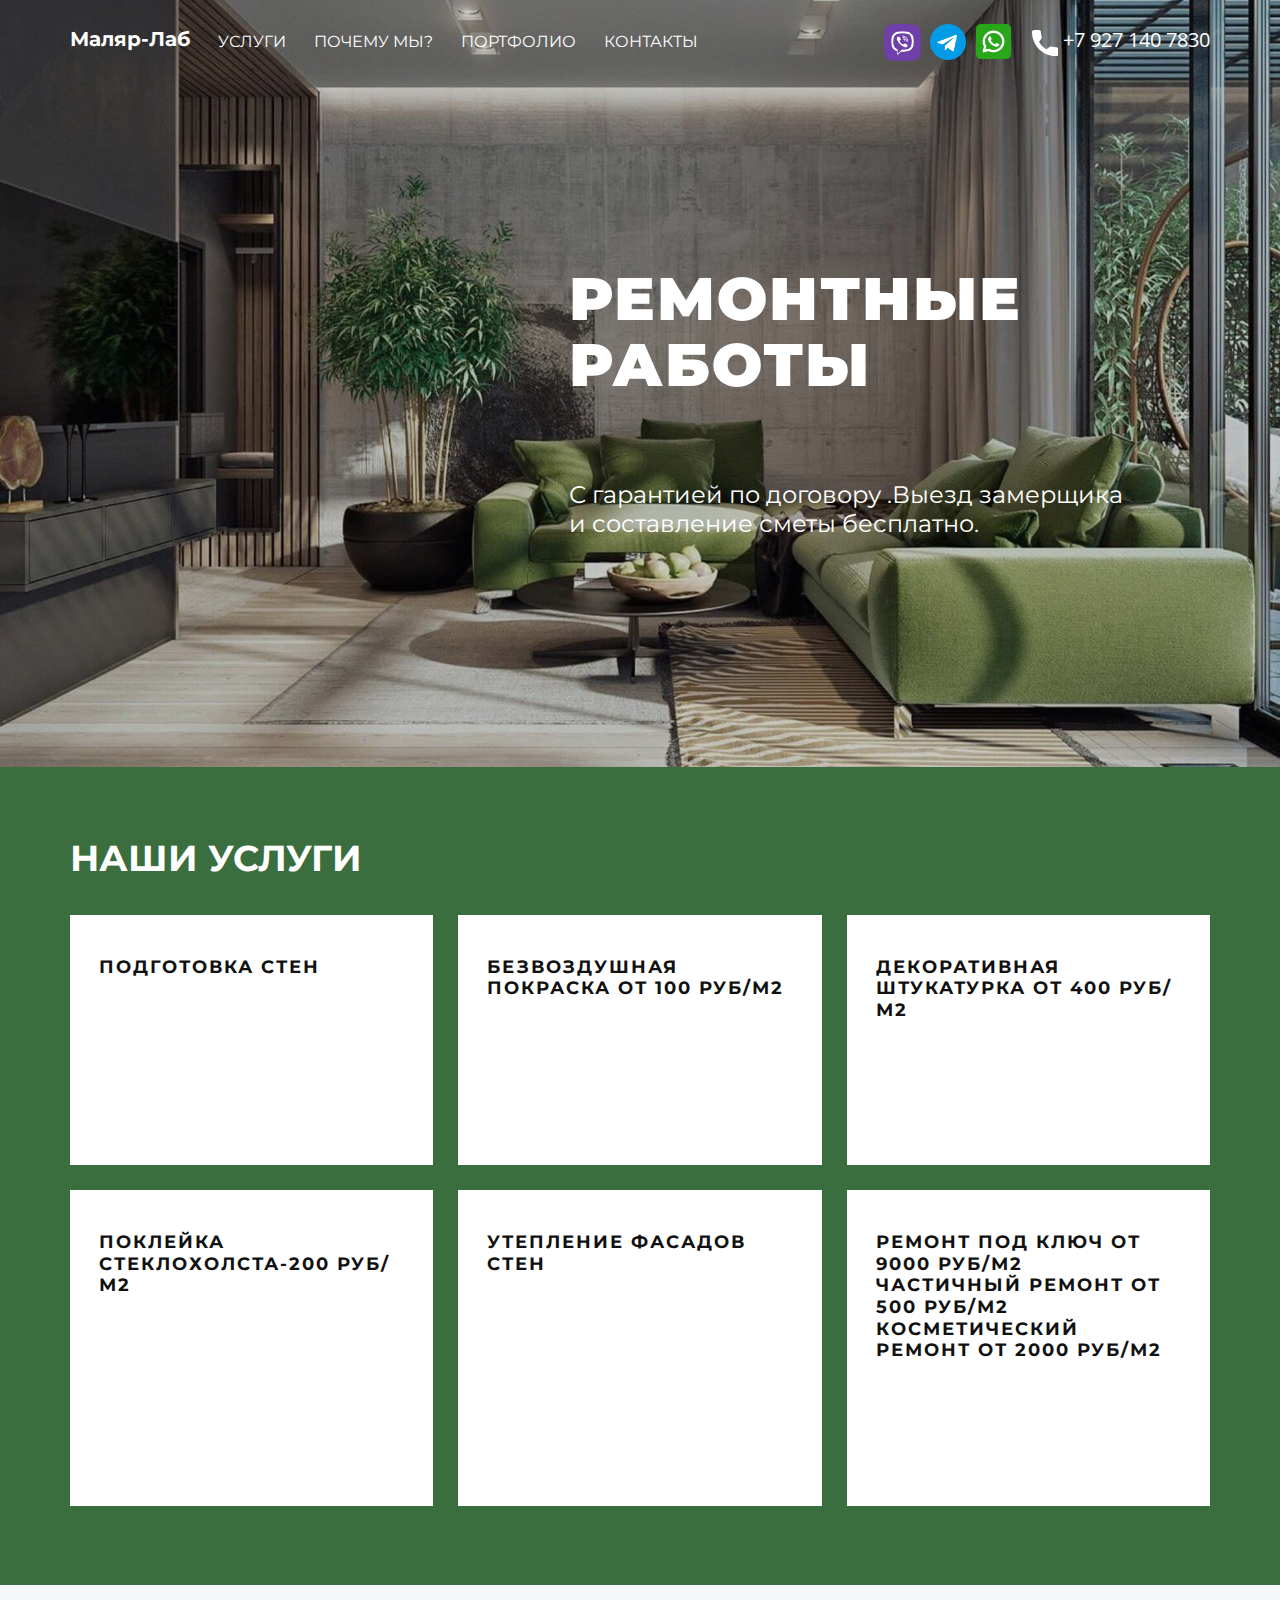
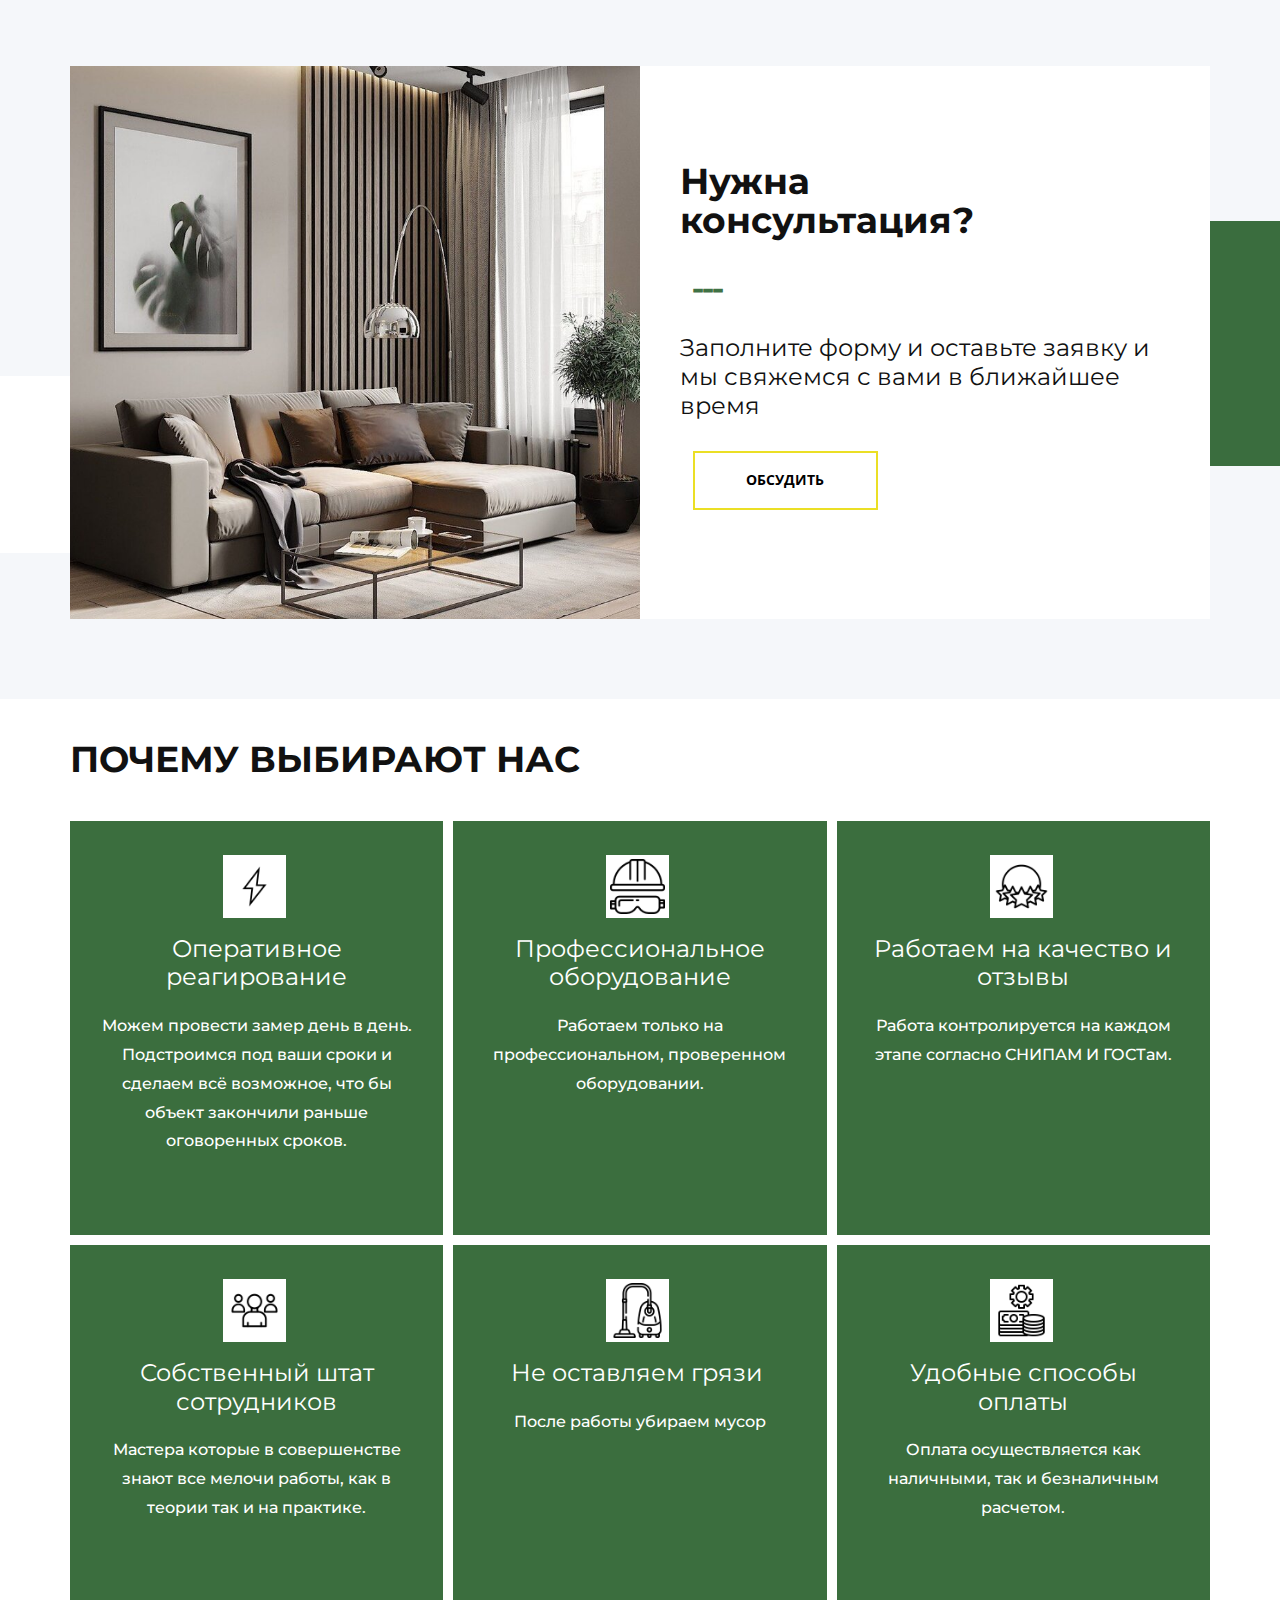
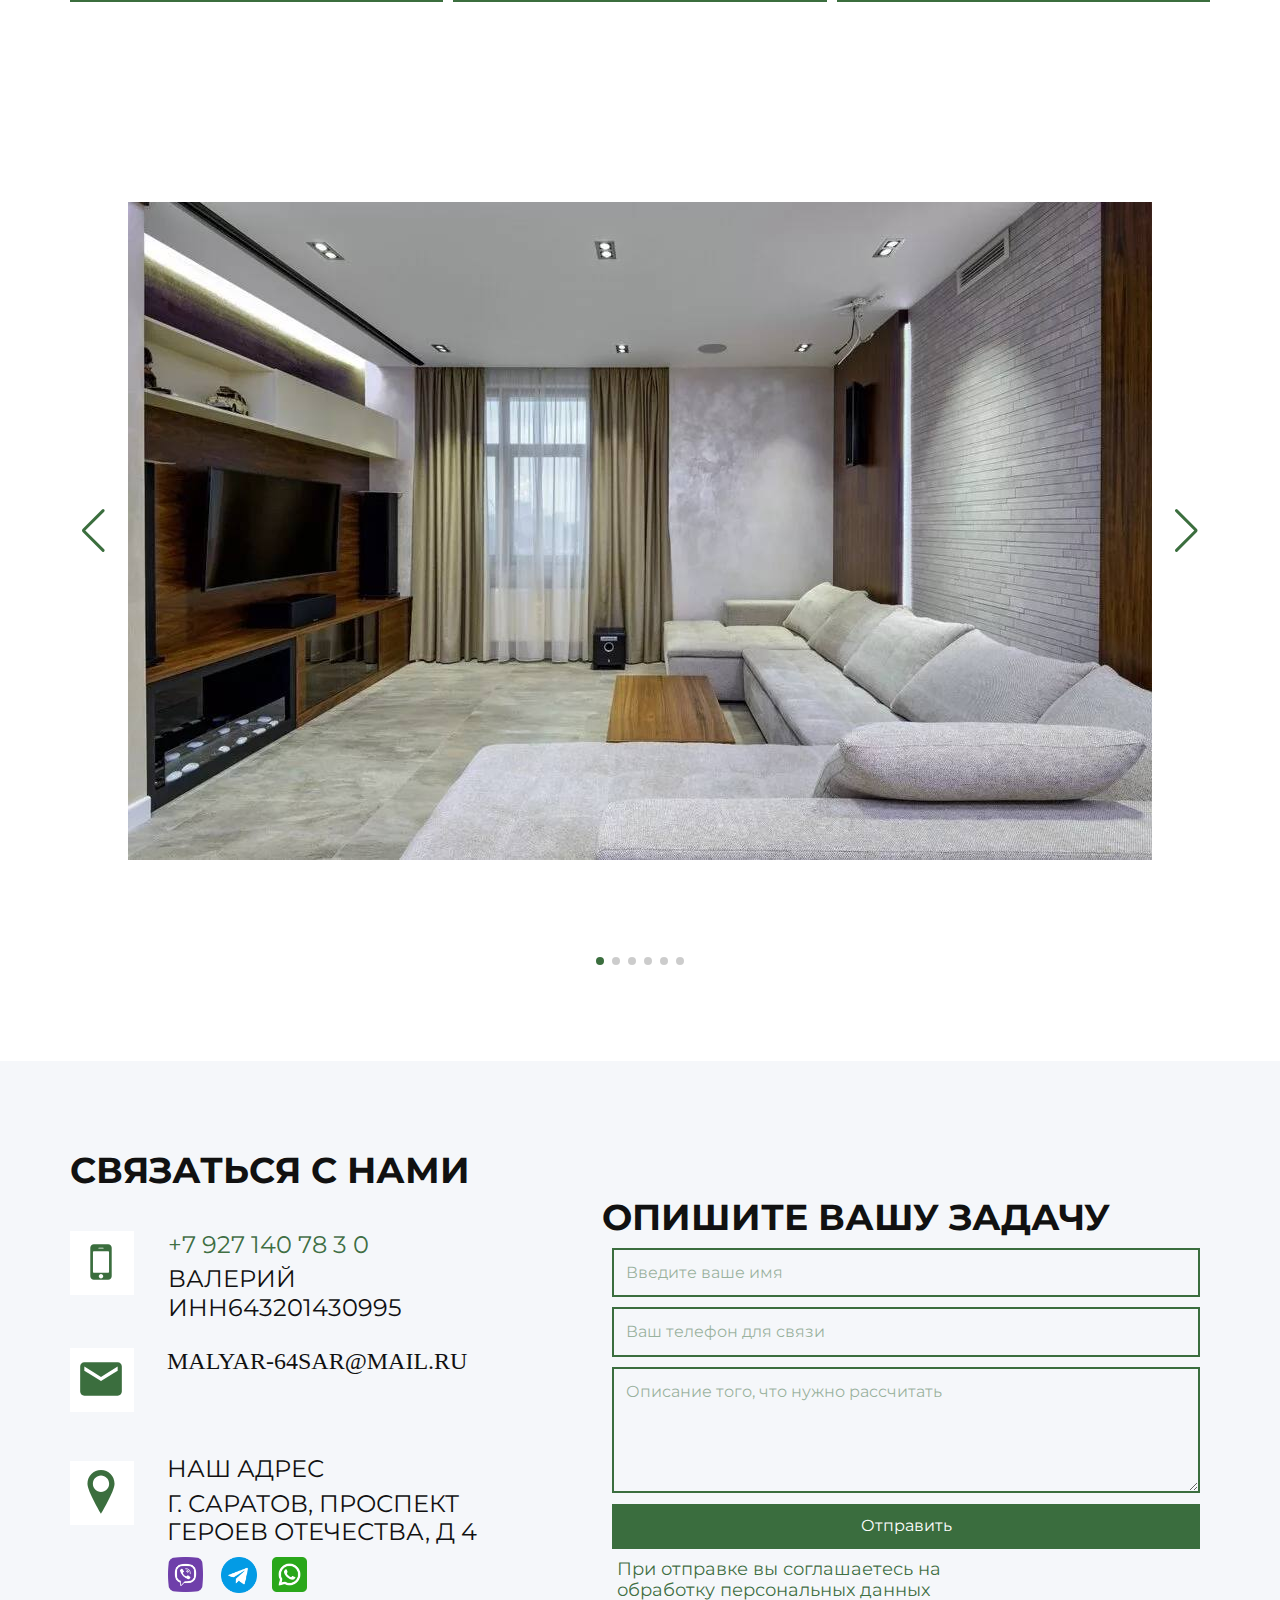
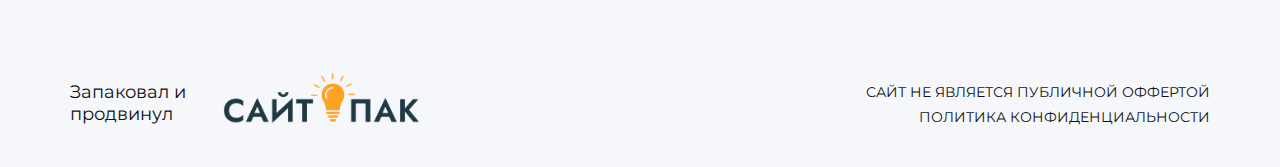
==== commit 6e76cce7: "refactor" ====
--- a/index.html
+++ b/index.html
@@ -641,10 +641,25 @@
                       </h2>
                       <span
                         class="u-file-icon u-icon u-text-palette-1-base u-white u-icon-1"
-                        ><img
-                          src="images/dc7e54b5-f0f7-47ff-95d8-a5ae74310204-d49fbd23.png"
-                          alt=""
-                      /></span>
+                      >
+                        <svg
+                          class="svg-icon"
+                          style="
+                            width: 50px;
+                            height: 50px;
+                            vertical-align: middle;
+                            fill: currentColor;
+                            overflow: hidden;
+                          "
+                          viewBox="0 0 1024 1024"
+                          version="1.1"
+                          xmlns="http://www.w3.org/2000/svg"
+                        >
+                          <path
+                            d="M557.714286 804.571429q0-18.857143-13.428572-32.285715T512 758.857143t-32.285714 13.428571T466.285714 804.571429t13.428572 32.285714T512 850.285714t32.285714-13.428571T557.714286 804.571429z m118.857143-91.428572V310.857143q0-7.428571-5.428572-12.857143T658.285714 292.571429H365.714286q-7.428571 0-12.857143 5.428571T347.428571 310.857143v402.285714q0 7.428571 5.428572 12.857143t12.857143 5.428571h292.571428q7.428571 0 12.857143-5.428571t5.428572-12.857143zM566.857143 228.571429q0-9.142857-9.142857-9.142858H466.285714q-9.142857 0-9.142857 9.142858t9.142857 9.142857h91.428572q9.142857 0 9.142857-9.142857z m164.571428-9.142858v585.142858q0 29.714286-21.714285 51.428571t-51.428572 21.714286H365.714286q-29.714286 0-51.428572-21.714286t-21.714285-51.428571V219.428571q0-29.714286 21.714285-51.428571t51.428572-21.714286h292.571428q29.714286 0 51.428572 21.714286t21.714285 51.428571z"
+                          />
+                        </svg>
+                      </span>
                       <h4 class="u-text u-text-2">
                         <a
                           href="tel:+7 927 140 7830"
@@ -683,10 +698,25 @@
                       </h4>
                       <span
                         class="u-file-icon u-icon u-text-palette-1-base u-white u-icon-2"
-                        ><img
-                          src="images/20810b91-80fe-4801-ba25-2ca5dc4e130d-2114f089.png"
-                          alt=""
-                      /></span>
+                      >
+                        <svg
+                          class="svg-icon"
+                          style="
+                            width: 50px;
+                            height: 50px;
+                            vertical-align: middle;
+                            fill: currentColor;
+                            overflow: hidden;
+                          "
+                          viewBox="0 0 1024 1024"
+                          version="1.1"
+                          xmlns="http://www.w3.org/2000/svg"
+                        >
+                          <path
+                            d="M853.333333 170.666667H170.666667c-47.146667 0-84.906667 38.186667-84.906667 85.333333L85.333333 768c0 47.146667 38.186667 85.333333 85.333334 85.333333h682.666666c47.146667 0 85.333333-38.186667 85.333334-85.333333V256c0-47.146667-38.186667-85.333333-85.333334-85.333333z m0 170.666666L512 554.666667 170.666667 341.333333v-85.333333l341.333333 213.333333 341.333333-213.333333v85.333333z"
+                          />
+                        </svg>
+                      </span>
                       <h3 class="u-text u-text-5">
                         <a
                           id="efccdbcebdbeaaeafbdacafebdddbfabdaaefaafe"
@@ -697,10 +727,25 @@
                       <h4 class="u-text u-text-6"><i></i>Наш адрес</h4>
                       <span
                         class="u-file-icon u-icon u-text-palette-1-base u-white u-icon-3"
-                        ><img
-                          src="images/592fe5cd-09df-46a8-9f17-30e342dfd287-85171dc6.png"
-                          alt=""
-                      /></span>
+                      >
+                        <svg
+                          class="svg-icon"
+                          style="
+                            width: 50px;
+                            height: 50px;
+                            vertical-align: middle;
+                            fill: currentColor;
+                            overflow: hidden;
+                          "
+                          viewBox="0 0 1024 1024"
+                          version="1.1"
+                          xmlns="http://www.w3.org/2000/svg"
+                        >
+                          <path
+                            d="M512 511c-91.9 0-166.4-75.3-166.4-168S420.1 175 512 175s166.4 75.3 166.4 168S603.9 511 512 511z m0-448c-153.2 0-277.3 125.3-277.3 280S512 959 512 959s277.3-461.3 277.3-616S665.2 63 512 63z"
+                          />
+                        </svg>
+                      </span>
                       <h4 class="u-text u-text-7">
                         г. Саратов, Проспект Героев Отечества, д 4
                       </h4>
